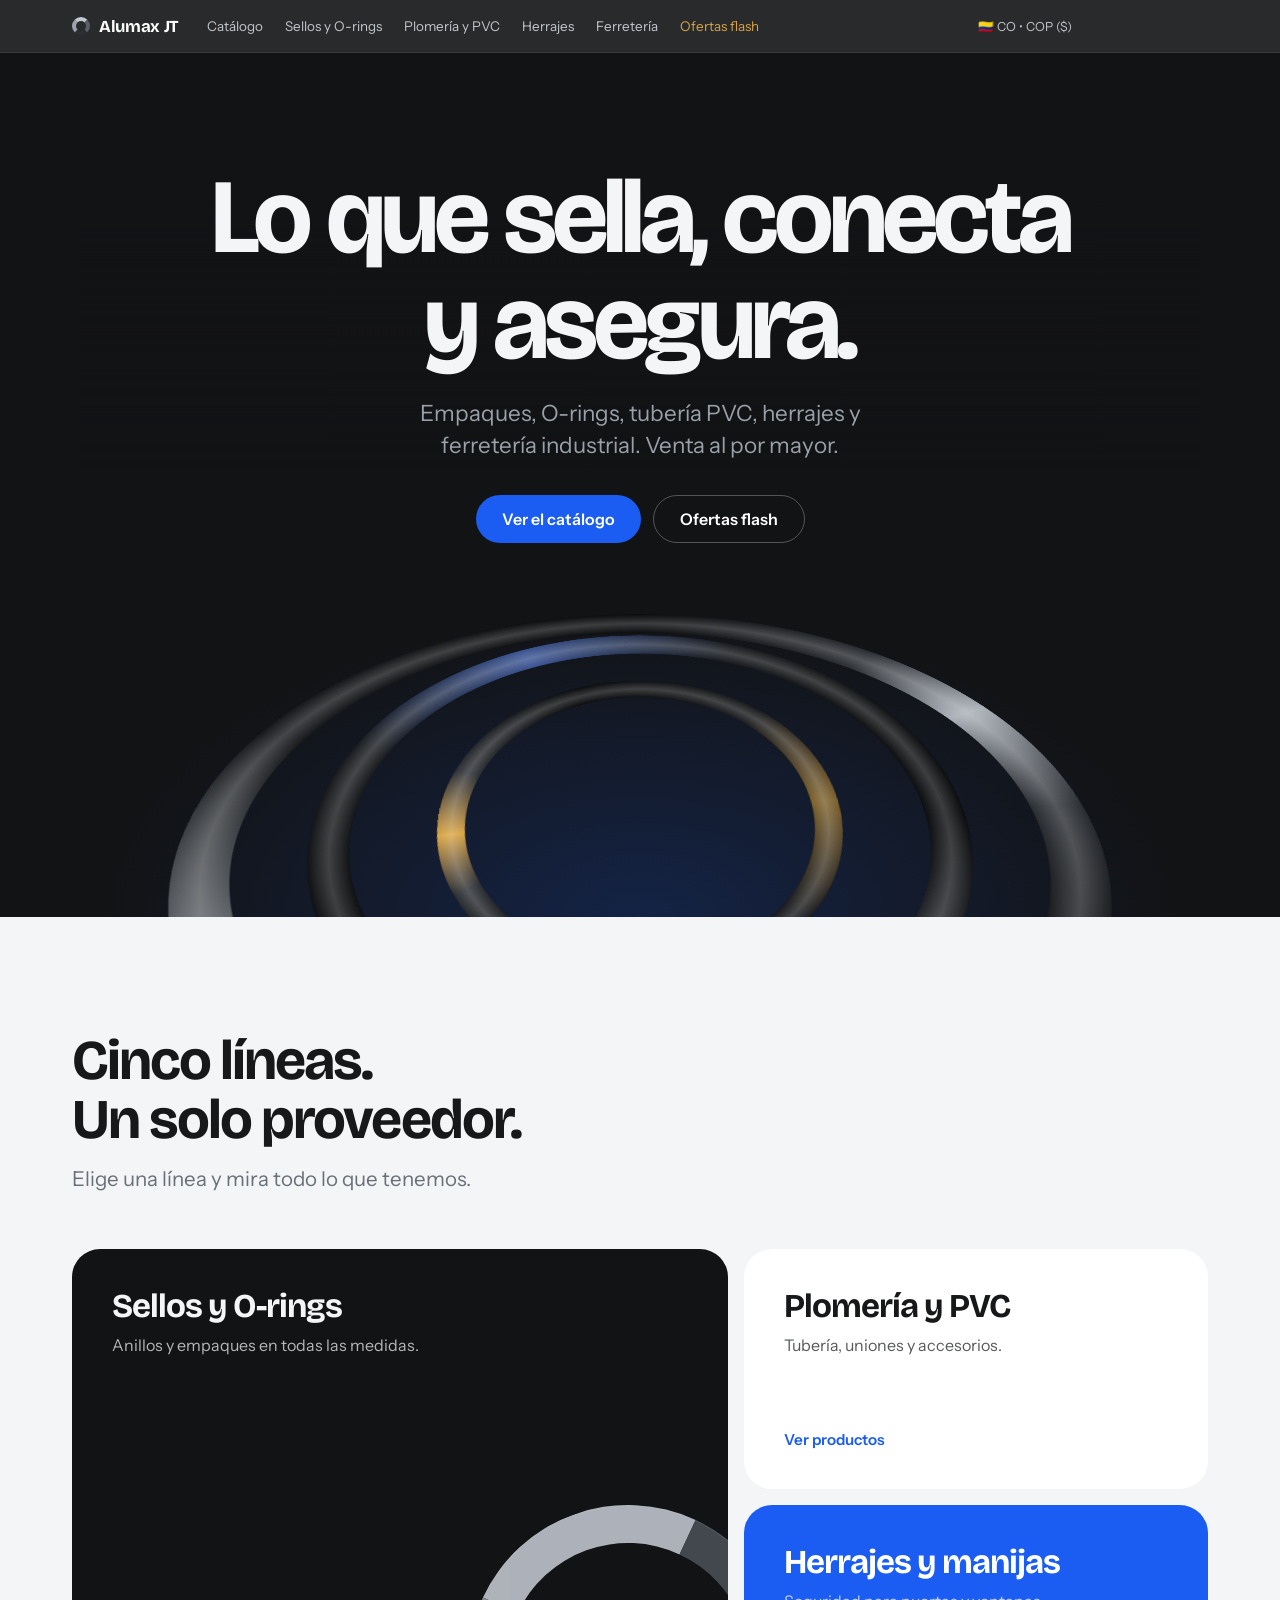
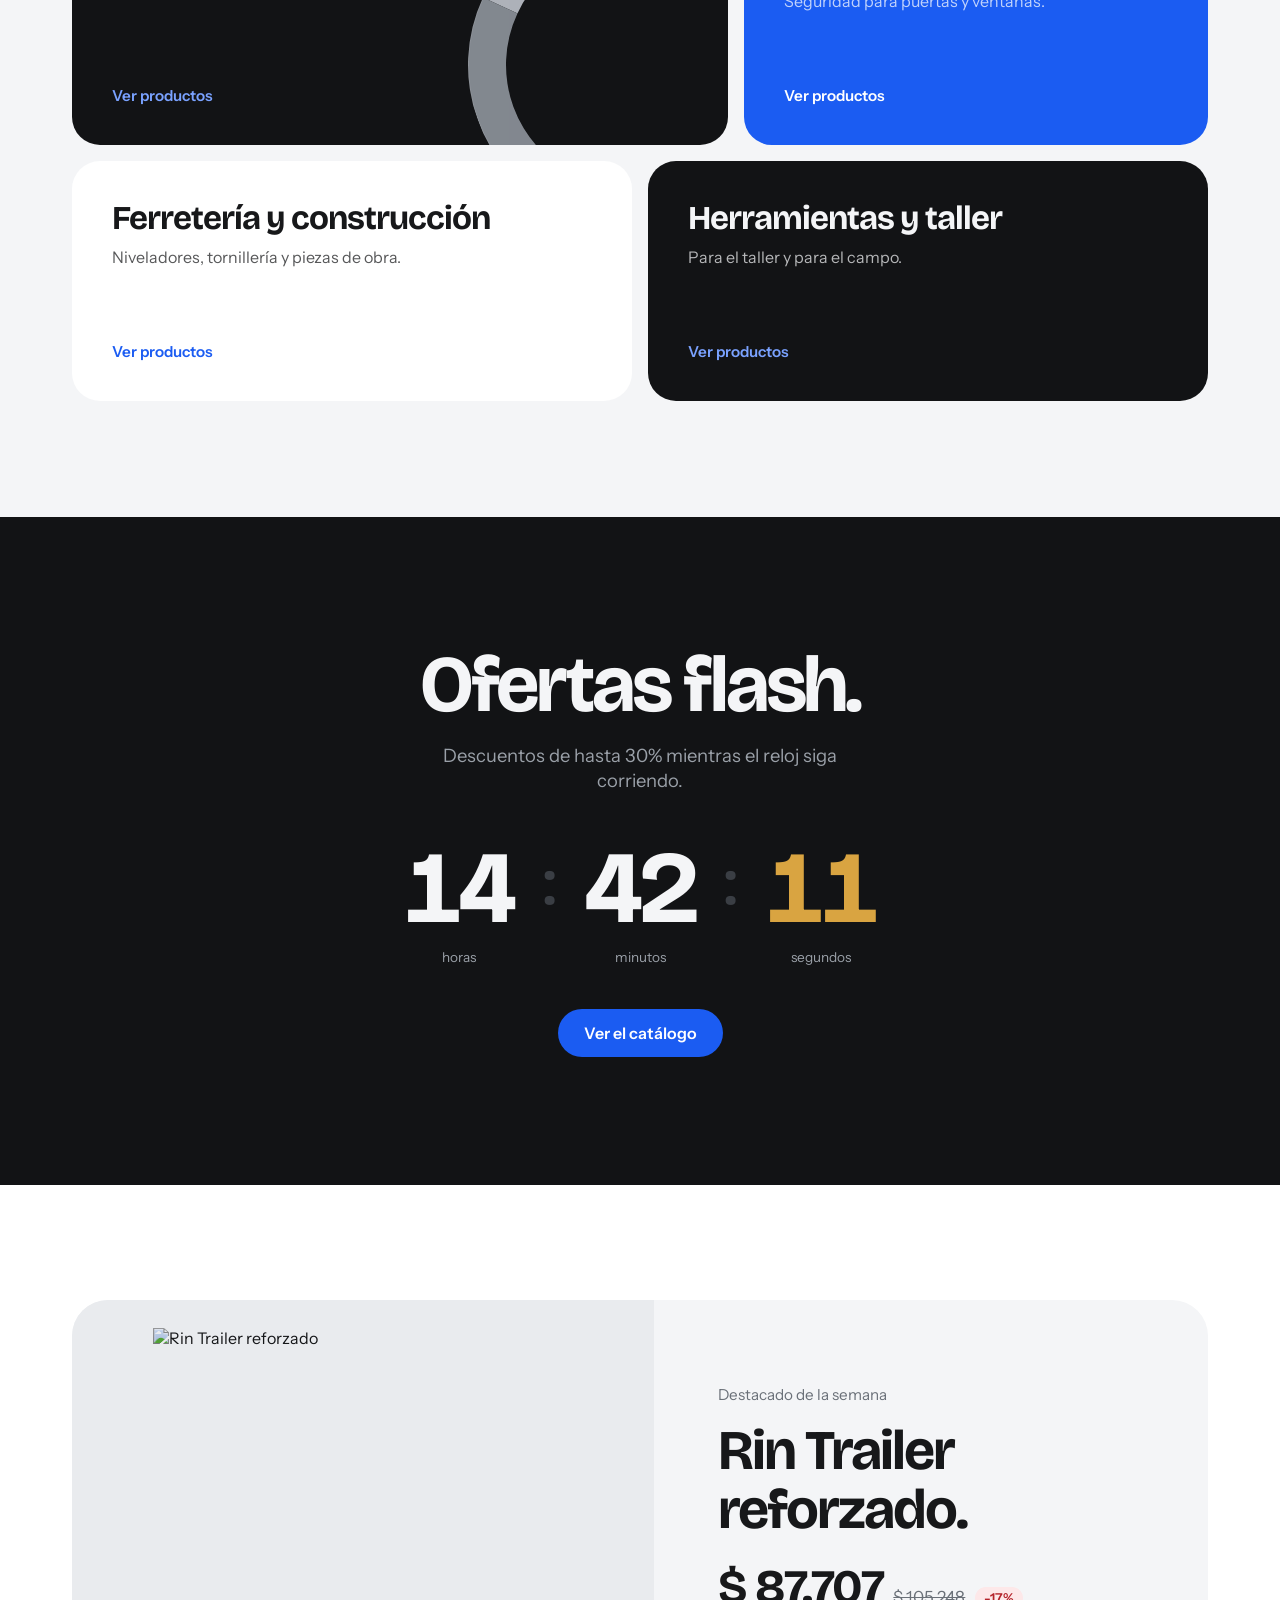
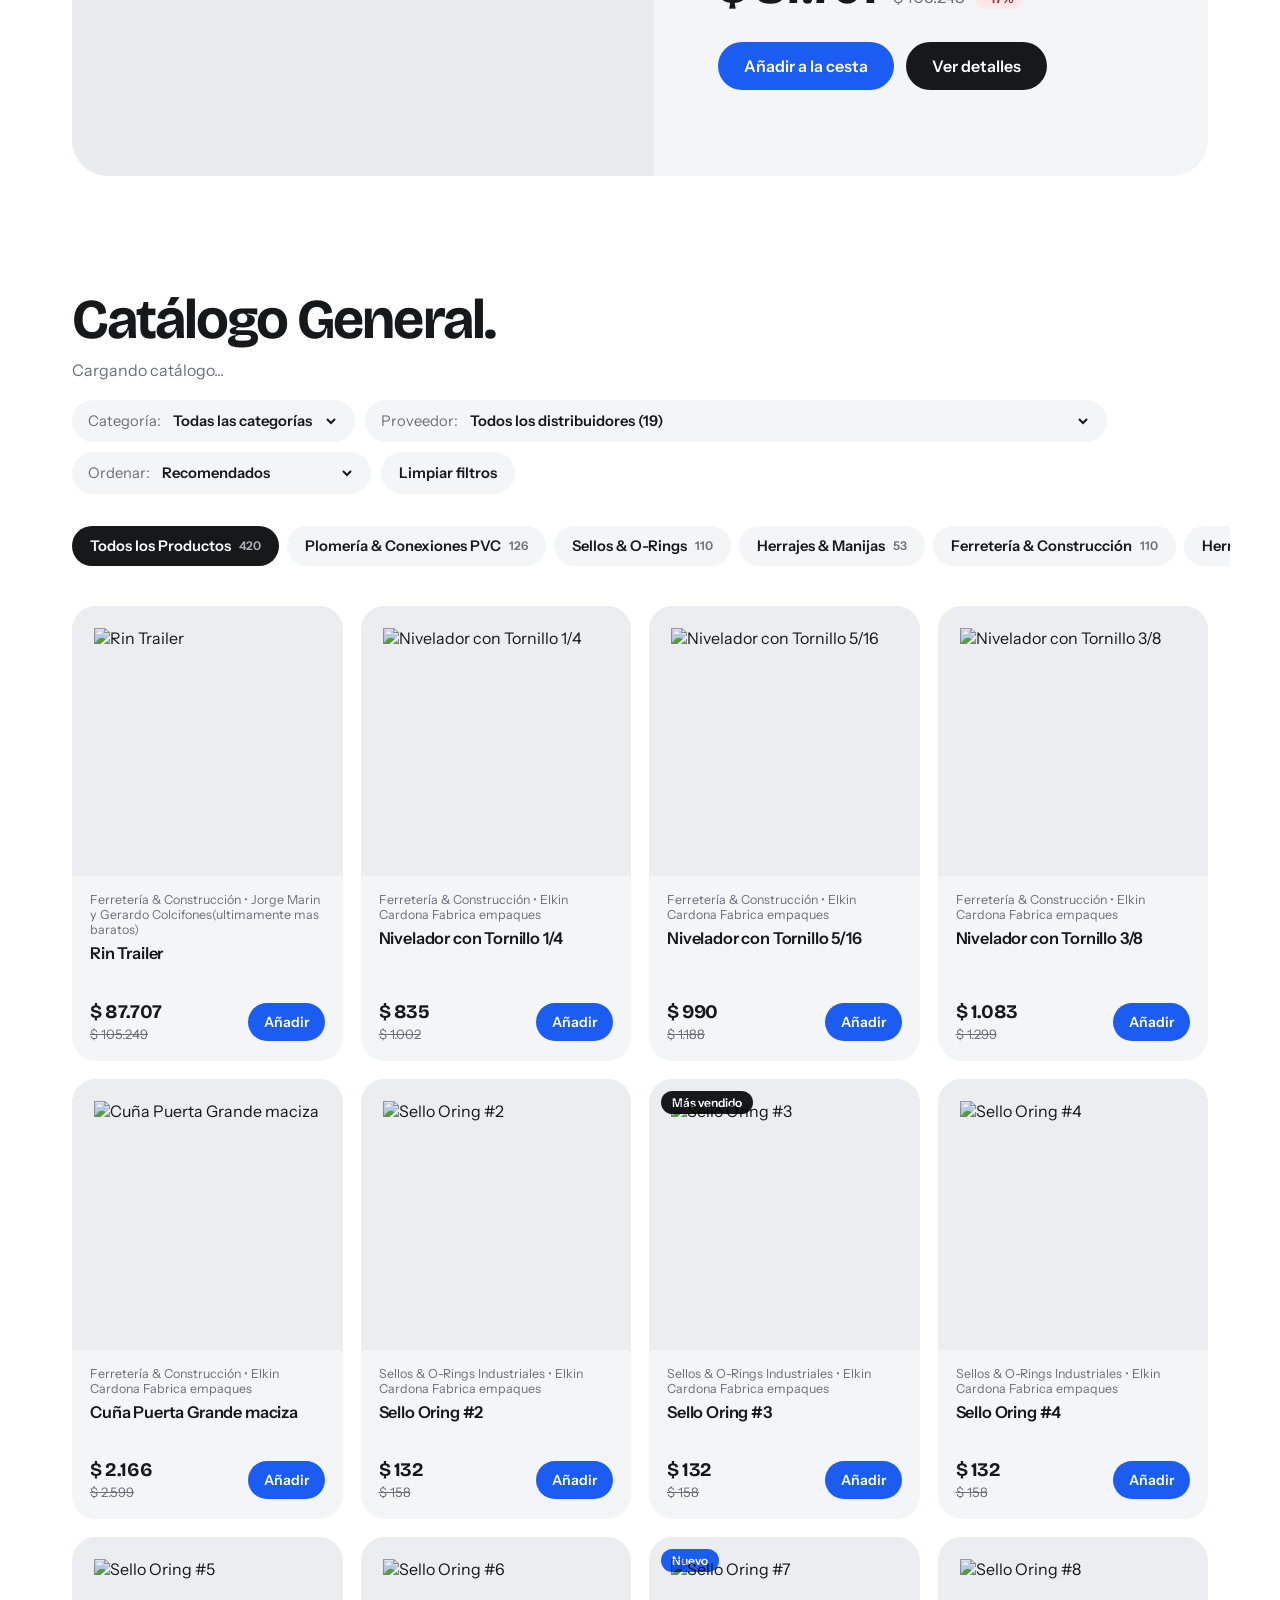
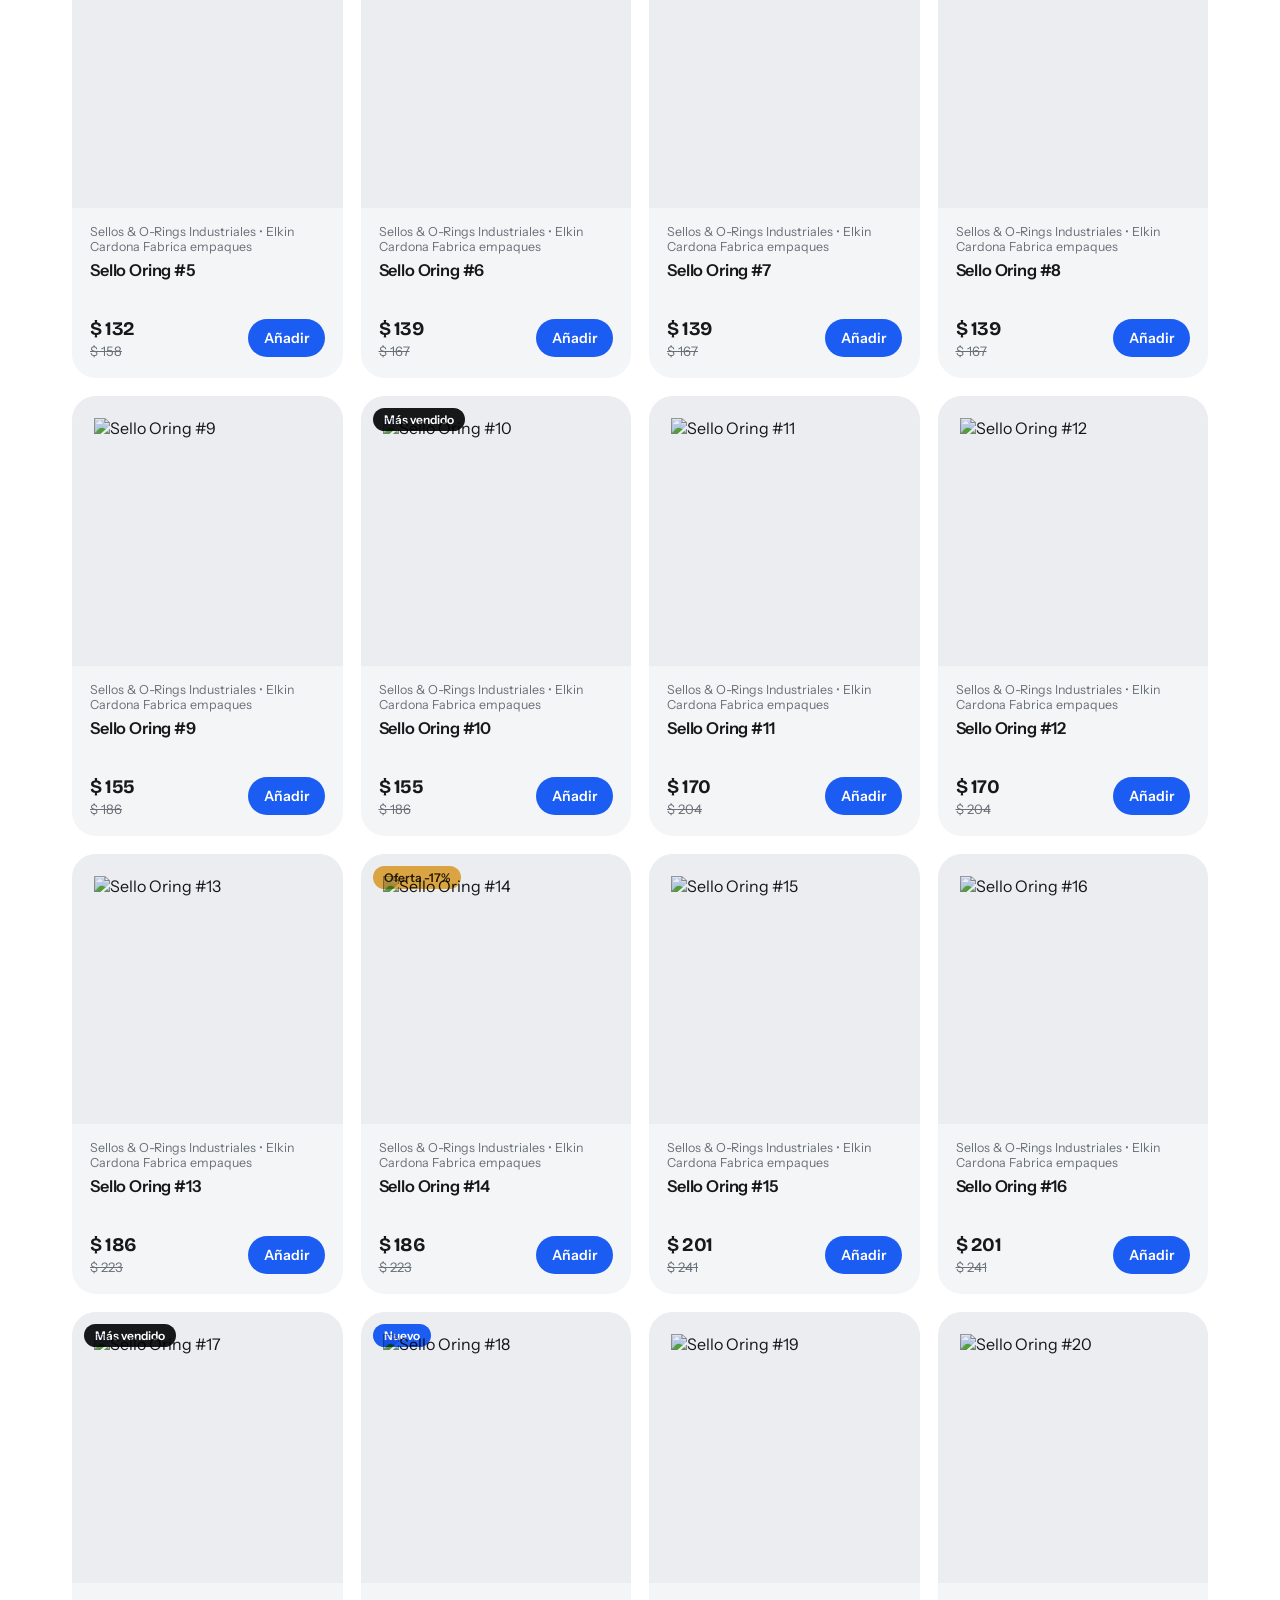
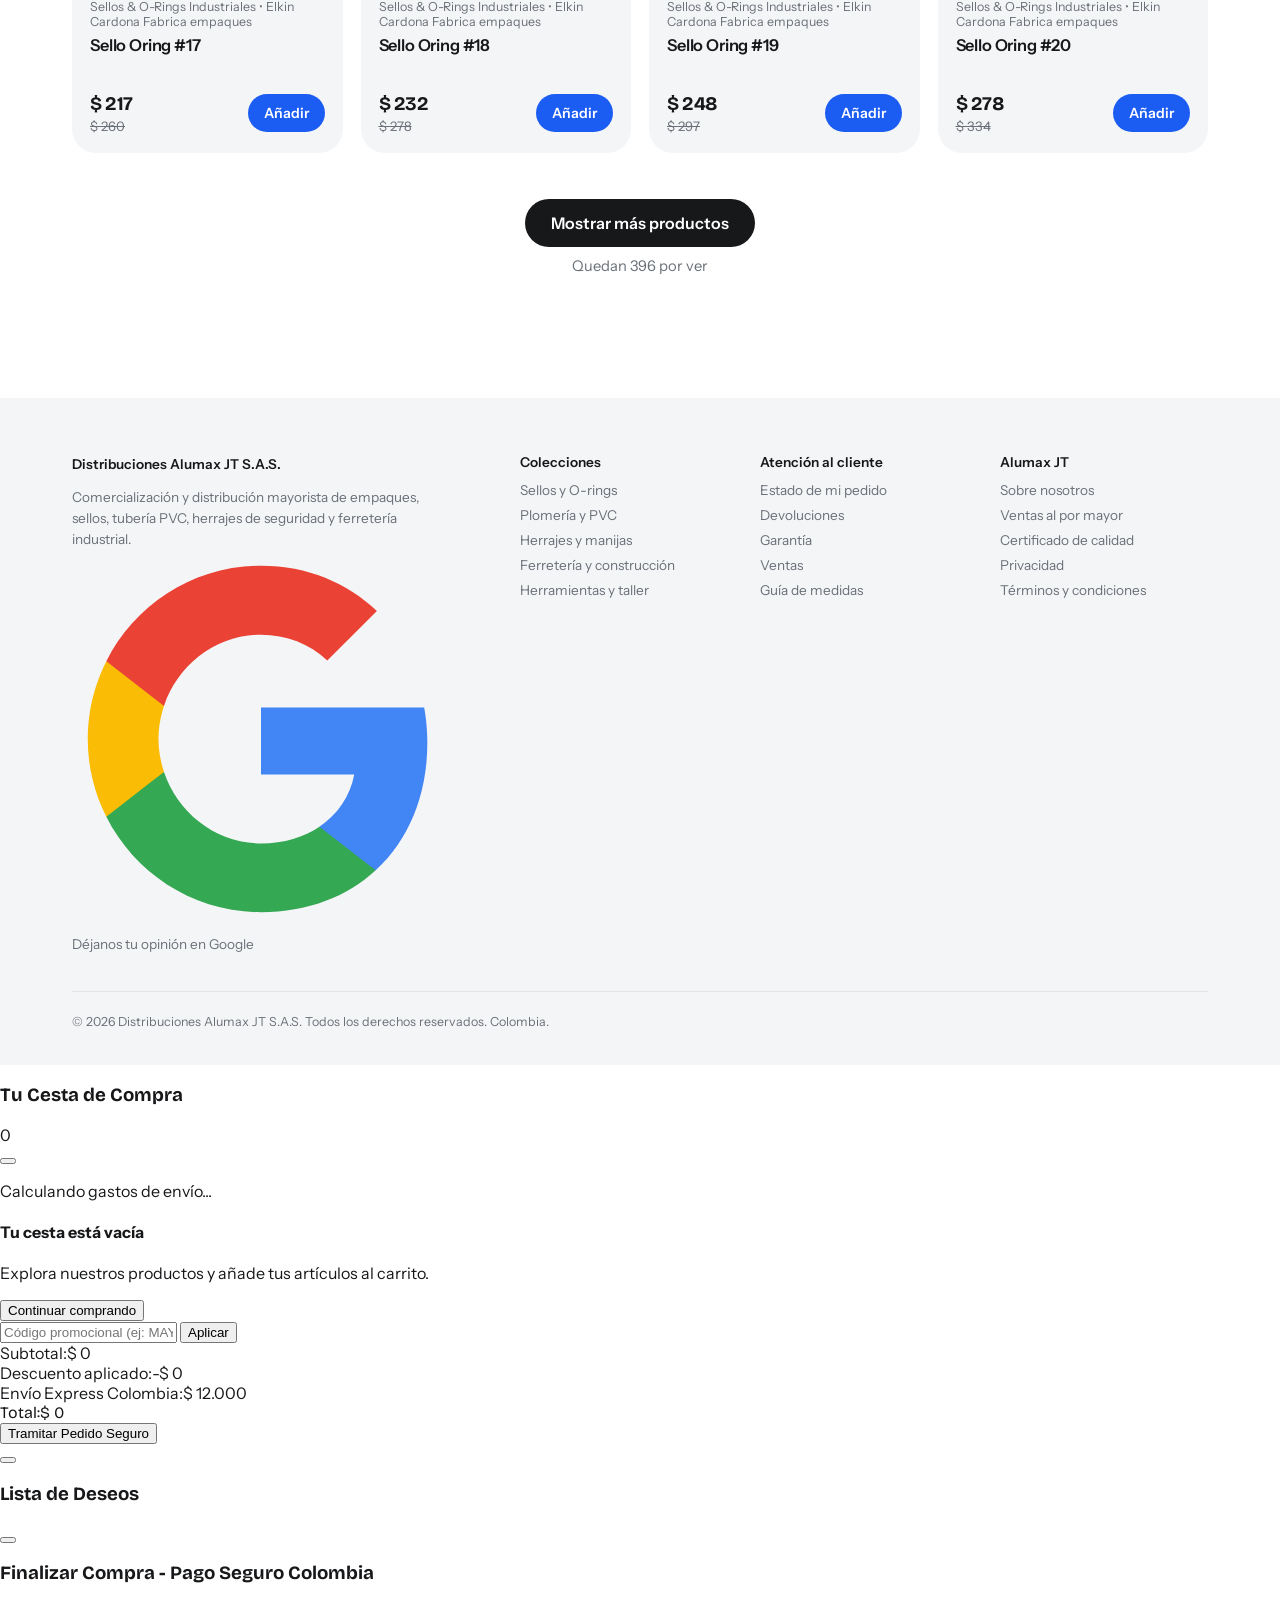
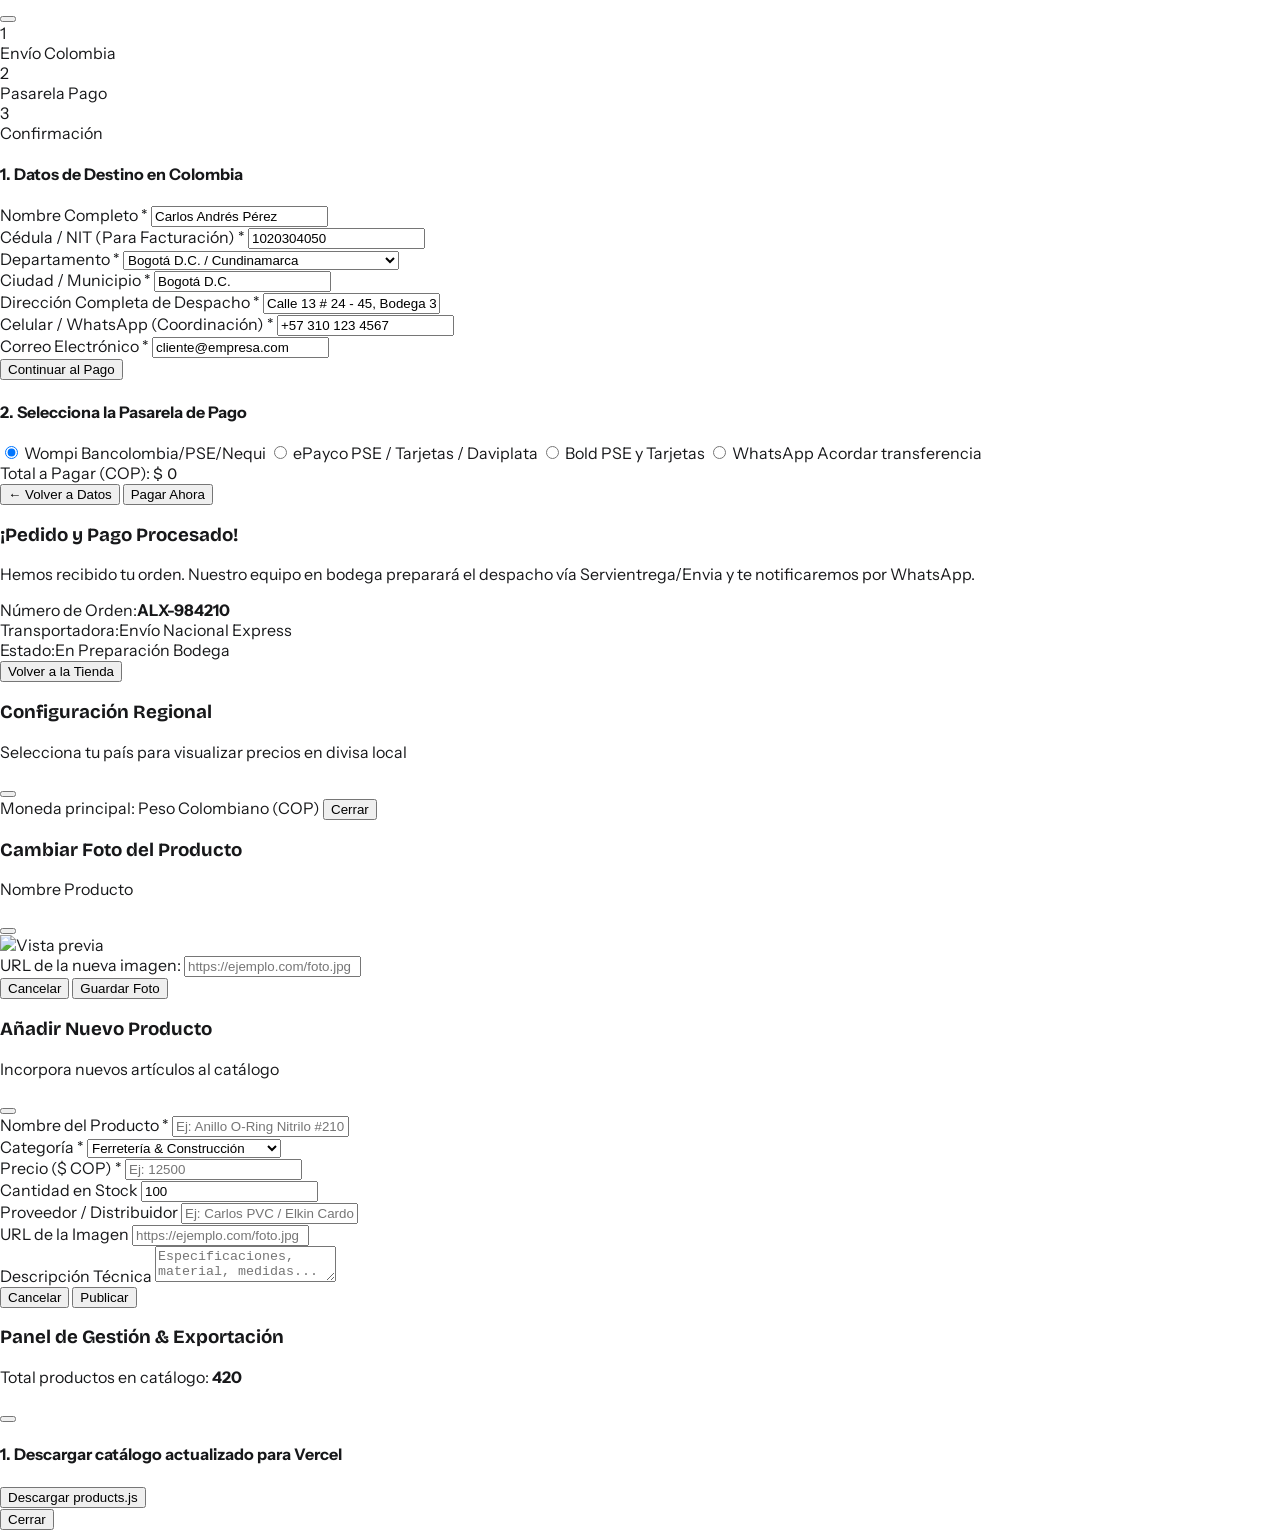
==== index.html @ 7790bc2b "Add files via upload" ====
<!DOCTYPE html>
<html lang="es" class="scroll-smooth">
<head>
  <meta charset="UTF-8" />
  <meta name="viewport" content="width=device-width, initial-scale=1.0" />
  <title>Alumax JT | Empaques, O-rings, PVC y ferretería al por mayor</title>
  <meta name="description" content="Distribuciones Alumax JT. Venta y distribución mayorista de empaques, sellos O-Rings, plomería PVC, herrajes de seguridad y ferretería industrial." />

  <!-- Google Fonts -->
  <link rel="preconnect" href="https://fonts.googleapis.com">
  <link rel="preconnect" href="https://fonts.gstatic.com" crossorigin>
  <link href="https://fonts.googleapis.com/css2?family=Bricolage+Grotesque:opsz,wght@12..96,500..800&family=Instrument+Sans:wght@400..700&display=swap" rel="stylesheet">

  <!-- Tailwind CSS -->
  <script src="https://cdn.tailwindcss.com"></script>
  <script>
    tailwind.config = {
      theme: {
        extend: {
          fontFamily: {
            sans: ['"Instrument Sans"', 'system-ui', 'sans-serif'],
            display: ['"Bricolage Grotesque"', 'sans-serif'],
          }
        }
      }
    }
  </script>

  <!-- Lucide Icons & Confetti CDN -->
  <script src="https://unpkg.com/lucide@latest"></script>
  <script src="https://cdn.jsdelivr.net/npm/canvas-confetti@1.9.3/dist/confetti.browser.min.js"></script>

  <!-- Custom Stylesheets -->
  <link rel="stylesheet" href="styles.css" />
  <link rel="stylesheet" href="apple.css" />
</head>
<body class="antialiased selection:bg-blue-600 selection:text-white">

  <div class="ax" id="top">

  <!-- Navegación -->
  <header class="ax-nav">
    <div class="ax-nav__in">
      <a href="#top" class="ax-brand" aria-label="Alumax JT, inicio">
        <span class="ax-brand__mark" aria-hidden="true"></span>Alumax JT
      </a>

      <nav class="ax-links" aria-label="Principal">
        <a href="#catalogo" onclick="app.setCategory('todas')">Catálogo</a>
        <a href="#catalogo" onclick="app.setCategory('sellos-orings')">Sellos y O-rings</a>
        <a href="#catalogo" onclick="app.setCategory('plomeria-pvc')">Plomería y PVC</a>
        <a href="#catalogo" onclick="app.setCategory('herrajes-seguridad')">Herrajes</a>
        <a href="#catalogo" onclick="app.setCategory('ferreteria-industrial')">Ferretería</a>
        <a href="#flash-deals" class="ax-links__flash">Ofertas flash</a>
      </nav>

      <div class="ax-tools">
        <!-- BUSCADOR CON VISTA PREVIA DESPLEGABLE (LIVE SEARCH) -->
        <div class="relative hidden md:block">
          <label class="ax-search">
            <i data-lucide="search"></i>
            <input id="search-input" type="text" placeholder="Buscar ref, producto..." aria-label="Buscar productos" autocomplete="off" oninput="app.handleLiveSearch(this.value)" />
          </label>
          <!-- Desplegable dinámico de búsqueda -->
          <div id="search-dropdown" class="hidden absolute top-full left-0 right-0 mt-2 bg-white rounded-2xl shadow-2xl border border-slate-200 z-50 max-h-96 overflow-y-auto p-2 text-slate-800">
            <div id="search-dropdown-results" class="space-y-1"></div>
          </div>
        </div>

        <button class="ax-icon-btn ax-mobile-trigger" aria-label="Buscar" onclick="document.getElementById('mobile-search-bar').classList.toggle('hidden')">
          <i data-lucide="search"></i>
        </button>

        <button class="ax-region" onclick="app.openRegionModal()" title="Cambiar país y moneda">
          <span class="global-region-label">🇨🇴 CO • COP ($)</span>
        </button>

        <button class="ax-icon-btn" onclick="app.openWishlistModal()" aria-label="Lista de deseos">
          <i data-lucide="heart"></i>
          <span class="wishlist-count-badge ax-badge hidden">0</span>
        </button>

        <button class="ax-icon-btn" onclick="app.openCart()" aria-label="Abrir la cesta">
          <i data-lucide="shopping-bag"></i>
          <span class="cart-count-badge ax-badge hidden">0</span>
        </button>

        <button class="ax-icon-btn" onclick="app.isAdmin() ? app.logoutAdmin() : app.loginAdmin()" aria-label="Acceso de administrador" title="Acceso de administrador">
          <i data-lucide="key-round"></i>
        </button>
      </div>
    </div>

    <!-- Buscador Móvil con Desplegable -->
    <div id="mobile-search-bar" class="ax-mobile-search hidden relative">
      <input type="text" oninput="app.handleLiveSearch(this.value, 'mobile')" placeholder="Buscar por referencia, nombre o proveedor..." aria-label="Buscar productos" />
      <div id="mobile-search-dropdown" class="hidden absolute top-full left-6 right-6 mt-1 bg-white rounded-2xl shadow-2xl border border-slate-200 z-50 max-h-80 overflow-y-auto p-2 text-slate-800">
        <div id="mobile-search-dropdown-results" class="space-y-1"></div>
      </div>
    </div>
  </header>

  <!-- Portada -->
  <section class="ax-hero">
    <div class="ax-hero__copy">
      <h1>Lo que sella, conecta y asegura.</h1>
      <p>Empaques, O-rings, tubería PVC, herrajes y ferretería industrial. Venta al por mayor.</p>
      <div class="ax-hero__cta">
        <a href="#catalogo" class="ax-btn ax-btn--blue">Ver el catálogo</a>
        <a href="#flash-deals" class="ax-btn ax-btn--ghost">Ofertas flash</a>
        <button onclick="app.openAddProductModal()" class="admin-only hidden ax-btn ax-btn--ghost">Añadir producto</button>
      </div>
    </div>
    <div class="ax-rings" aria-hidden="true">
      <div class="ax-ring"></div>
      <div class="ax-ring ax-ring--b"></div>
      <div class="ax-ring ax-ring--c"></div>
    </div>
  </section>

  <!-- Líneas de producto -->
  <section class="ax-section ax-section--alu" id="lineas">
    <div class="ax-wrap">
      <div class="ax-section__head">
        <h2 class="ax-h2">Cinco líneas.<br />Un solo proveedor.</h2>
        <p class="ax-lede">Elige una línea y mira todo lo que tenemos.</p>
      </div>
      <div class="ax-tiles">
        <a href="#catalogo" onclick="app.setCategory('sellos-orings')" class="ax-tile ax-tile--dark ax-tile--a ax-tile--big">
          <span class="ax-tile__ring" aria-hidden="true"></span>
          <div><h3>Sellos y O-rings</h3><p>Anillos y empaques en todas las medidas.</p></div>
          <span class="ax-tile__go">Ver productos</span>
        </a>
        <a href="#catalogo" onclick="app.setCategory('plomeria-pvc')" class="ax-tile ax-tile--b">
          <div><h3>Plomería y PVC</h3><p>Tubería, uniones y accesorios.</p></div>
          <span class="ax-tile__go">Ver productos</span>
        </a>
        <a href="#catalogo" onclick="app.setCategory('herrajes-seguridad')" class="ax-tile ax-tile--blue ax-tile--c">
          <div><h3>Herrajes y manijas</h3><p>Seguridad para puertas y ventanas.</p></div>
          <span class="ax-tile__go">Ver productos</span>
        </a>
        <a href="#catalogo" onclick="app.setCategory('ferreteria-industrial')" class="ax-tile ax-tile--d">
          <div><h3>Ferretería y construcción</h3><p>Niveladores, tornillería y piezas de obra.</p></div>
          <span class="ax-tile__go">Ver productos</span>
        </a>
        <a href="#catalogo" onclick="app.setCategory('herramientas-agro')" class="ax-tile ax-tile--dark ax-tile--e">
          <div><h3>Herramientas y taller</h3><p>Para el taller y para el campo.</p></div>
          <span class="ax-tile__go">Ver productos</span>
        </a>
      </div>
    </div>
  </section>

  <!-- Ofertas flash -->
  <section id="flash-deals" class="ax-flash">
    <h2>Ofertas flash.</h2>
    <p>Descuentos de hasta 30% mientras el reloj siga corriendo.</p>
    <div class="ax-clock" role="timer" aria-label="Tiempo restante de las ofertas">
      <div class="ax-clock__unit"><span id="cd-hours" class="ax-clock__num">14</span><span class="ax-clock__label">horas</span></div>
      <span class="ax-clock__sep" aria-hidden="true">:</span>
      <div class="ax-clock__unit"><span id="cd-mins" class="ax-clock__num">42</span><span class="ax-clock__label">minutos</span></div>
      <span class="ax-clock__sep" aria-hidden="true">:</span>
      <div class="ax-clock__unit"><span id="cd-secs" class="ax-clock__num">15</span><span class="ax-clock__label">segundos</span></div>
    </div>
    <div><a href="#catalogo" onclick="app.setCategory('todas')" class="ax-btn ax-btn--blue">Ver el catálogo</a></div>
  </section>

  <!-- Producto destacado -->
  <section class="ax-section" style="padding-bottom:0">
    <div class="ax-wrap">
      <div class="ax-spot">
        <div class="ax-spot__img">
          <img src="https://images.unsplash.com/photo-1558441719-8b489c63f7d1?auto=format&fit=crop&w=900&q=80" alt="Rin Trailer reforzado" />
        </div>
        <div class="ax-spot__copy">
          <small>Destacado de la semana</small>
          <h2 class="ax-h2">Rin Trailer reforzado.</h2>
          <div class="ax-price">
            <strong id="hero-product-price">$ 87.707</strong>
            <s id="hero-product-oldprice">$ 105.248</s>
            <em>-17%</em>
          </div>
          <div class="ax-spot__actions">
            <button onclick="app.quickAddToCart('art-001')" class="ax-btn ax-btn--blue">Añadir a la cesta</button>
            <button onclick="app.openQuickView('art-001')" class="ax-btn ax-btn--dark">Ver detalles</button>
          </div>
        </div>
      </div>
    </div>
  </section>

  <!-- Catálogo y Filtros Desplegables -->
  <main id="catalogo" class="ax-section">
    <div class="ax-wrap">
      <div class="ax-catalog__bar">
        <div>
          <h2 class="ax-h2">Catálogo General.</h2>
          <p id="products-count" class="ax-catalog__count">Cargando catálogo...</p>
        </div>

        <!-- LISTAS DESPLEGABLES (SELECTS) DE FILTRADO TÉCNICO -->
        <div class="ax-tools-row">
          <!-- Filtro Categorías -->
          <label class="ax-select">Categoría:
            <select id="filter-category-select" onchange="app.setCategory(this.value)">
              <option value="todas">Todas las categorías</option>
              <option value="plomeria-pvc">Plomería & PVC</option>
              <option value="sellos-orings">Sellos & O-Rings</option>
              <option value="herrajes-seguridad">Herrajes & Seguridad</option>
              <option value="ferreteria-industrial">Ferretería Industrial</option>
              <option value="herramientas-agro">Herramientas & Taller</option>
            </select>
          </label>

          <!-- Filtro Proveedores/Distribuidores -->
          <label class="ax-select">Proveedor:
            <select id="filter-provider-select" onchange="app.setProviderFilter(this.value)">
              <option value="todos">Todos los distribuidores</option>
            </select>
          </label>

          <!-- Filtro Ordenar -->
          <label class="ax-select">Ordenar:
            <select id="sort-select">
              <option value="featured">Recomendados</option>
              <option value="deals">Mayor descuento</option>
              <option value="bestseller">Más vendidos</option>
              <option value="rating">Mejor valorados</option>
              <option value="price-asc">Precio: de menor a mayor</option>
              <option value="price-desc">Precio: de mayor a menor</option>
            </select>
          </label>

          <button onclick="app.resetFilters()" class="ax-chip" title="Quitar filtros y búsqueda">Limpiar filtros</button>
          <button onclick="app.openAddProductModal()" class="admin-only hidden ax-chip">Añadir producto</button>
          <button onclick="app.openAdminModal()" class="admin-only hidden ax-chip">Gestionar catálogo</button>
        </div>
      </div>

      <div class="ax-pills"><div id="category-pills-container" style="display:flex;gap:8px"></div></div>

      <div id="products-grid" class="ax-grid"></div>
    </div>
  </main>

  <!-- Pie de Página con Botón de Reseñas en Google -->
  <footer class="ax-foot">
    <div class="ax-wrap">
      <div class="ax-foot__grid">
        <div class="ax-foot__brand">
          <h4>Distribuciones Alumax JT S.A.S.</h4>
          <p class="mb-4">Comercialización y distribución mayorista de empaques, sellos, tubería PVC, herrajes de seguridad y ferretería industrial.</p>
          
          <!-- BOTÓN DIRECTO RESEÑAS EN GOOGLE -->
          <a href="https://maps.google.com" target="_blank" rel="noopener noreferrer" class="inline-flex items-center gap-2 px-4 py-2 bg-white text-slate-800 rounded-2xl border border-slate-300 font-bold text-xs hover:bg-slate-100 transition-all shadow-sm">
            <svg class="w-4 h-4" viewBox="0 0 24 24"><path fill="#4285F4" d="M22.56 12.25c0-.78-.07-1.53-.2-2.25H12v4.26h5.92c-.26 1.37-1.04 2.53-2.21 3.31v2.77h3.57c2.08-1.92 3.28-4.74 3.28-8.09z"/><path fill="#34A853" d="M12 23c2.97 0 5.46-.98 7.28-2.66l-3.57-2.77c-.98.66-2.23 1.06-3.71 1.06-2.86 0-5.29-1.93-6.16-4.53H2.18v2.84C3.99 20.53 7.7 23 12 23z"/><path fill="#FBBC05" d="M5.84 14.09c-.22-.66-.35-1.36-.35-2.09s.13-1.43.35-2.09V7.06H2.18C1.43 8.55 1 10.22 1 12s.43 3.45 1.18 4.94l2.85-2.22.81-.63z"/><path fill="#EA4335" d="M12 5.38c1.62 0 3.06.56 4.21 1.64l3.15-3.15C17.45 2.09 14.97 1 12 1 7.7 1 3.99 3.47 2.18 7.06l3.66 2.84c.87-2.6 3.3-4.52 6.16-4.52z"/></svg>
            <span>Déjanos tu opinión en Google</span>
          </a>
        </div>

        <div>
          <h4>Colecciones</h4>
          <ul>
            <li><a href="#catalogo" onclick="app.setCategory('sellos-orings')">Sellos y O-rings</a></li>
            <li><a href="#catalogo" onclick="app.setCategory('plomeria-pvc')">Plomería y PVC</a></li>
            <li><a href="#catalogo" onclick="app.setCategory('herrajes-seguridad')">Herrajes y manijas</a></li>
            <li><a href="#catalogo" onclick="app.setCategory('ferreteria-industrial')">Ferretería y construcción</a></li>
            <li><a href="#catalogo" onclick="app.setCategory('herramientas-agro')">Herramientas y taller</a></li>
          </ul>
        </div>
        <div>
          <h4>Atención al cliente</h4>
          <ul>
            <li><a href="javascript:void(0)" onclick="app.showToast('Estado del pedido', 'Ingresa tu número de pedido en el panel de usuario.', 'info')">Estado de mi pedido</a></li>
            <li><a href="javascript:void(0)" onclick="app.showToast('Devoluciones', 'Devoluciones gratuitas durante 30 días con recogida en tu puerta.', 'info')">Devoluciones</a></li>
            <li><a href="javascript:void(0)" onclick="app.showToast('Garantía', 'Todos los productos cuentan con respaldo directo de fábrica.', 'info')">Garantía</a></li>
            <li><a href="javascript:void(0)" onclick="app.showToast('Atención y ventas', 'Escríbenos a ventas@distribucionesalumaxjt.com.', 'info')">Ventas</a></li>
            <li><a href="javascript:void(0)" onclick="app.showToast('Guía de medidas', 'Consulta las tablas de medidas y calibres de cada fabricante.', 'info')">Guía de medidas</a></li>
          </ul>
        </div>
        <div>
          <h4>Alumax JT</h4>
          <ul>
            <li><a href="#">Sobre nosotros</a></li>
            <li><a href="#">Ventas al por mayor</a></li>
            <li><a href="#">Certificado de calidad</a></li>
            <li><a href="#">Privacidad</a></li>
            <li><a href="#">Términos y condiciones</a></li>
          </ul>
        </div>
      </div>
      <p class="ax-foot__legal">© 2026 Distribuciones Alumax JT S.A.S. Todos los derechos reservados. Colombia.</p>
    </div>
  </footer>

  </div><!-- /.ax -->

  <!-- MODAL CARRITO / CESTA -->
  <div id="cart-drawer" class="fixed inset-0 z-50 hidden">
    <div id="cart-backdrop" onclick="app.closeCart()" class="fixed inset-0 bg-slate-950/60 backdrop-blur-sm opacity-0 transition-opacity duration-300"></div>
    <div class="fixed inset-y-0 right-0 max-w-full flex pl-10">
      <div id="cart-panel" class="w-screen max-w-md bg-white shadow-2xl flex flex-col translate-x-full transition-transform duration-300">
        <div class="p-6 border-b border-slate-100 flex items-center justify-between">
          <div class="flex items-center gap-2">
            <i data-lucide="shopping-bag" class="w-5 h-5 text-slate-900"></i>
            <h3 class="font-extrabold font-display text-lg text-slate-900">Tu Cesta de Compra</h3>
            <span class="cart-count-badge bg-blue-600 text-white text-xs font-bold px-2 py-0.5 rounded-full">0</span>
          </div>
          <button onclick="app.closeCart()" class="p-2 text-slate-400 hover:text-slate-800 rounded-full hover:bg-slate-100 transition-colors">
            <i data-lucide="x" class="w-5 h-5"></i>
          </button>
        </div>

        <div class="p-4 bg-slate-50 border-b border-slate-100">
          <p id="free-shipping-text" class="text-xs text-slate-700 font-medium mb-2">Calculando gastos de envío...</p>
          <div class="w-full h-2 bg-slate-200 rounded-full overflow-hidden">
            <div id="free-shipping-progress" class="h-full bg-blue-600 rounded-full transition-all duration-300" style="width: 0%;"></div>
          </div>
        </div>

        <div class="flex-1 overflow-y-auto p-6 space-y-4">
          <div id="cart-empty-state" class="py-16 text-center">
            <div class="w-16 h-16 mx-auto mb-4 bg-slate-100 text-slate-400 rounded-full flex items-center justify-center">
              <i data-lucide="shopping-cart" class="w-8 h-8"></i>
            </div>
            <h4 class="font-bold text-slate-900 text-base mb-1">Tu cesta está vacía</h4>
            <p class="text-xs text-slate-500 max-w-xs mx-auto mb-6">Explora nuestros productos y añade tus artículos al carrito.</p>
            <button onclick="app.closeCart()" class="px-6 py-2.5 bg-slate-900 text-white text-xs font-bold rounded-full hover:bg-slate-800 transition-all">Continuar comprando</button>
          </div>
          <div id="cart-items-container"></div>
        </div>

        <div id="cart-footer-controls" class="p-6 border-t border-slate-100 bg-slate-50/50 space-y-4">
          <div class="flex gap-2">
            <input id="coupon-input" type="text" placeholder="Código promocional (ej: MAYORISTA)" class="flex-1 px-4 py-2.5 text-xs bg-white border border-slate-200 rounded-xl focus:outline-none focus:ring-2 focus:ring-blue-600 uppercase font-semibold" />
            <button onclick="app.applyPromoCode()" class="px-4 py-2.5 bg-slate-900 hover:bg-slate-800 text-white text-xs font-bold rounded-xl transition-all">Aplicar</button>
          </div>
          <div class="space-y-1.5 text-xs text-slate-600">
            <div class="flex justify-between"><span>Subtotal:</span><span id="cart-subtotal" class="font-bold text-slate-900">$ 0</span></div>
            <div id="cart-discount-row" class="flex justify-between text-emerald-600 hidden font-semibold"><span>Descuento aplicado:</span><span id="cart-discount-val">-$ 0</span></div>
            <div class="flex justify-between"><span>Envío Express Colombia:</span><span id="cart-shipping" class="font-bold text-slate-900">$ 12.000</span></div>
            <div class="pt-2 border-t border-slate-200 flex justify-between text-base font-extrabold text-slate-950 font-display"><span>Total:</span><span id="cart-total">$ 0</span></div>
          </div>
          <button onclick="app.openCheckoutModal()" class="w-full py-4 bg-slate-950 hover:bg-blue-600 text-white font-bold text-sm rounded-2xl shadow-xl hover:shadow-blue-500/25 transition-all flex items-center justify-center gap-2">
            <i data-lucide="lock" class="w-4 h-4"></i>
            <span>Tramitar Pedido Seguro</span>
          </button>
        </div>
      </div>
    </div>
  </div>

  <!-- VISTA RÁPIDA / DETALLE PRODUCTO -->
  <div id="quickview-modal" class="fixed inset-0 z-50 hidden overflow-y-auto">
    <div onclick="app.closeQuickView()" class="fixed inset-0 bg-slate-950/70 backdrop-blur-md"></div>
    <div class="flex min-h-full items-center justify-center p-4 sm:p-6">
      <div class="relative w-full max-w-4xl bg-white rounded-3xl shadow-2xl border border-slate-100 p-6 sm:p-8 overflow-hidden z-10">
        <button onclick="app.closeQuickView()" class="absolute top-4 right-4 z-20 w-10 h-10 rounded-full bg-slate-100 hover:bg-slate-200 text-slate-600 flex items-center justify-center transition-colors">
          <i data-lucide="x" class="w-5 h-5"></i>
        </button>
        <div id="quickview-body"></div>
      </div>
    </div>
  </div>

  <!-- FAVORITOS / WISHLIST -->
  <div id="wishlist-modal" class="fixed inset-0 z-50 hidden overflow-y-auto">
    <div onclick="app.closeWishlistModal()" class="fixed inset-0 bg-slate-950/70 backdrop-blur-md"></div>
    <div class="flex min-h-full items-center justify-center p-4">
      <div class="relative w-full max-w-lg bg-white rounded-3xl shadow-2xl p-6 sm:p-8 z-10">
        <div class="flex items-center justify-between mb-6">
          <div class="flex items-center gap-2">
            <i data-lucide="heart" class="w-5 h-5 text-rose-500 fill-rose-500"></i>
            <h3 class="font-extrabold font-display text-lg text-slate-900">Lista de Deseos</h3>
          </div>
          <button onclick="app.closeWishlistModal()" class="text-slate-400 hover:text-slate-700"><i data-lucide="x" class="w-5 h-5"></i></button>
        </div>
        <div id="wishlist-items-container" class="space-y-3 max-h-96 overflow-y-auto pr-1"></div>
      </div>
    </div>
  </div>

  <!-- MODAL DE CHECKOUT OPTIMIZADO PARA COLOMBIA & PASARELAS -->
  <div id="checkout-modal" class="fixed inset-0 z-50 hidden overflow-y-auto">
    <div onclick="app.closeCheckoutModal()" class="fixed inset-0 bg-slate-950/70 backdrop-blur-md"></div>
    <div class="flex min-h-full items-center justify-center p-4">
      <div class="relative w-full max-w-2xl bg-white rounded-3xl shadow-2xl p-6 sm:p-8 z-10">
        
        <div class="flex items-center justify-between pb-4 border-b border-slate-100 mb-6">
          <div class="flex items-center gap-2">
            <i data-lucide="shield-check" class="w-6 h-6 text-emerald-600"></i>
            <h3 class="font-extrabold font-display text-xl text-slate-900">Finalizar Compra - Pago Seguro Colombia</h3>
          </div>
          <button onclick="app.closeCheckoutModal()" class="text-slate-400 hover:text-slate-700"><i data-lucide="x" class="w-5 h-5"></i></button>
        </div>

        <div class="flex items-center justify-between mb-8 px-4">
          <div class="flex items-center gap-2">
            <div id="step-indicator-1" class="w-8 h-8 rounded-full bg-blue-600 text-white font-bold text-xs flex items-center justify-center border-2 border-blue-600">1</div>
            <span class="text-xs font-bold text-slate-800">Envío Colombia</span>
          </div>
          <div class="flex-1 h-0.5 bg-slate-200 mx-3"></div>
          <div class="flex items-center gap-2">
            <div id="step-indicator-2" class="w-8 h-8 rounded-full bg-white text-slate-400 font-bold text-xs flex items-center justify-center border-2 border-slate-300">2</div>
            <span class="text-xs font-bold text-slate-800">Pasarela Pago</span>
          </div>
          <div class="flex-1 h-0.5 bg-slate-200 mx-3"></div>
          <div class="flex items-center gap-2">
            <div id="step-indicator-3" class="w-8 h-8 rounded-full bg-white text-slate-400 font-bold text-xs flex items-center justify-center border-2 border-slate-300">3</div>
            <span class="text-xs font-bold text-slate-800">Confirmación</span>
          </div>
        </div>

        <!-- PASO 1: DATOS DE ENVÍO COLOMBIA -->
        <div id="checkout-step-1" class="space-y-4">
          <h4 class="text-sm font-bold text-slate-900">1. Datos de Destino en Colombia</h4>
          <div class="grid grid-cols-2 gap-3">
            <div>
              <label class="text-[11px] font-bold text-slate-500 uppercase">Nombre Completo *</label>
              <input type="text" id="co-name" value="Carlos Andrés Pérez" class="w-full px-3.5 py-2.5 text-xs bg-slate-50 border border-slate-200 rounded-xl focus:outline-none focus:ring-2 focus:ring-blue-600" />
            </div>
            <div>
              <label class="text-[11px] font-bold text-slate-500 uppercase">Cédula / NIT (Para Facturación) *</label>
              <input type="text" id="co-doc" value="1020304050" class="w-full px-3.5 py-2.5 text-xs bg-slate-50 border border-slate-200 rounded-xl focus:outline-none focus:ring-2 focus:ring-blue-600" />
            </div>
          </div>

          <div class="grid grid-cols-2 gap-3">
            <div>
              <label class="text-[11px] font-bold text-slate-500 uppercase">Departamento *</label>
              <select id="co-department" class="w-full px-3.5 py-2.5 text-xs bg-slate-50 border border-slate-200 rounded-xl focus:outline-none focus:ring-2 focus:ring-blue-600 font-semibold">
                <option value="Cundinamarca">Bogotá D.C. / Cundinamarca</option>
                <option value="Antioquia">Antioquia</option>
                <option value="Valle del Cauca">Valle del Cauca</option>
                <option value="Atlántico">Atlántico</option>
                <option value="Santander">Santander</option>
                <option value="Bolívar">Bolívar</option>
                <option value="Eje Cafetero">Eje Cafetero (Caldas / Risaralda / Quindío)</option>
                <option value="Otros">Otros Departamentos</option>
              </select>
            </div>
            <div>
              <label class="text-[11px] font-bold text-slate-500 uppercase">Ciudad / Municipio *</label>
              <input type="text" id="co-city" value="Bogotá D.C." class="w-full px-3.5 py-2.5 text-xs bg-slate-50 border border-slate-200 rounded-xl focus:outline-none focus:ring-2 focus:ring-blue-600" />
            </div>
          </div>

          <div>
            <label class="text-[11px] font-bold text-slate-500 uppercase">Dirección Completa de Despacho *</label>
            <input type="text" id="co-address" value="Calle 13 # 24 - 45, Bodega 3" class="w-full px-3.5 py-2.5 text-xs bg-slate-50 border border-slate-200 rounded-xl focus:outline-none focus:ring-2 focus:ring-blue-600" />
          </div>

          <div class="grid grid-cols-2 gap-3">
            <div>
              <label class="text-[11px] font-bold text-slate-500 uppercase">Celular / WhatsApp (Coordinación) *</label>
              <input type="text" id="co-phone" value="+57 310 123 4567" class="w-full px-3.5 py-2.5 text-xs bg-slate-50 border border-slate-200 rounded-xl focus:outline-none focus:ring-2 focus:ring-blue-600" />
            </div>
            <div>
              <label class="text-[11px] font-bold text-slate-500 uppercase">Correo Electrónico *</label>
              <input type="email" id="co-email" value="cliente@empresa.com" class="w-full px-3.5 py-2.5 text-xs bg-slate-50 border border-slate-200 rounded-xl focus:outline-none focus:ring-2 focus:ring-blue-600" />
            </div>
          </div>

          <div class="pt-4 flex justify-end">
            <button onclick="app.setCheckoutStep(2)" class="px-6 py-3 bg-slate-900 hover:bg-blue-600 text-white font-bold text-xs rounded-xl shadow-md transition-all flex items-center gap-1.5">
              <span>Continuar al Pago</span>
              <i data-lucide="arrow-right" class="w-4 h-4"></i>
            </button>
          </div>
        </div>

        <!-- PASO 2: PASARELAS DE PAGO COLOMBIA -->
        <div id="checkout-step-2" class="space-y-5 hidden">
          <h4 class="text-sm font-bold text-slate-900">2. Selecciona la Pasarela de Pago</h4>

          <div class="grid grid-cols-2 sm:grid-cols-4 gap-3">
            <label class="cursor-pointer border-2 border-blue-600 rounded-2xl p-3 flex flex-col items-center justify-center text-center bg-blue-50/40">
              <input type="radio" name="payment-gateway" value="wompi" checked class="sr-only" />
              <span class="text-sm font-black text-slate-900">Wompi</span>
              <span class="text-[10px] text-slate-600">Bancolombia/PSE/Nequi</span>
            </label>

            <label class="cursor-pointer border border-slate-200 hover:border-slate-400 rounded-2xl p-3 flex flex-col items-center justify-center text-center bg-white">
              <input type="radio" name="payment-gateway" value="epayco" class="sr-only" />
              <span class="text-sm font-black text-blue-700">ePayco</span>
              <span class="text-[10px] text-slate-600">PSE / Tarjetas / Daviplata</span>
            </label>

            <label class="cursor-pointer border border-slate-200 hover:border-slate-400 rounded-2xl p-3 flex flex-col items-center justify-center text-center bg-white">
              <input type="radio" name="payment-gateway" value="bold" class="sr-only" />
              <span class="text-sm font-black text-red-600">Bold</span>
              <span class="text-[10px] text-slate-600">PSE y Tarjetas</span>
            </label>

            <label class="cursor-pointer border border-slate-200 hover:border-slate-400 rounded-2xl p-3 flex flex-col items-center justify-center text-center bg-white">
              <input type="radio" name="payment-gateway" value="whatsapp" class="sr-only" />
              <span class="text-sm font-black text-emerald-600">WhatsApp</span>
              <span class="text-[10px] text-slate-600">Acordar transferencia</span>
            </label>
          </div>

          <!-- Resumen de Pago -->
          <div class="flex items-center justify-between p-4 bg-slate-100 rounded-2xl">
            <span class="text-xs font-bold text-slate-700">Total a Pagar (COP):</span>
            <span id="checkout-summary-total" class="font-display font-black text-xl text-slate-950">$ 0</span>
          </div>

          <div class="pt-2 flex items-center justify-between">
            <button onclick="app.setCheckoutStep(1)" class="px-4 py-2.5 text-slate-600 hover:text-slate-900 text-xs font-bold">← Volver a Datos</button>
            <button id="pay-submit-btn" onclick="app.processPaymentOrder()" class="px-7 py-3.5 bg-blue-600 hover:bg-blue-500 text-white font-bold text-xs rounded-xl shadow-xl transition-all flex items-center gap-2">
              <i data-lucide="check" class="w-4 h-4"></i>
              <span>Pagar Ahora</span>
            </button>
          </div>
        </div>

        <!-- PASO 3: CONFIRMACIÓN Y RECIBO -->
        <div id="checkout-step-3" class="text-center py-6 space-y-4 hidden">
          <div class="w-20 h-20 mx-auto rounded-full bg-emerald-100 text-emerald-600 flex items-center justify-center shadow-inner">
            <i data-lucide="check-circle" class="w-10 h-10"></i>
          </div>

          <h3 class="font-display font-black text-2xl text-slate-950">¡Pedido y Pago Procesado!</h3>
          <p class="text-xs text-slate-600 max-w-md mx-auto">Hemos recibido tu orden. Nuestro equipo en bodega preparará el despacho vía Servientrega/Envia y te notificaremos por WhatsApp.</p>

          <div class="p-4 bg-slate-50 border border-slate-200 rounded-2xl max-w-sm mx-auto text-left space-y-2">
            <div class="flex justify-between text-xs"><span class="text-slate-400">Número de Orden:</span><strong id="confirmed-order-id" class="text-slate-900 font-mono">ALX-984210</strong></div>
            <div class="flex justify-between text-xs"><span class="text-slate-400">Transportadora:</span><span class="text-emerald-600 font-bold">Envío Nacional Express</span></div>
            <div class="flex justify-between text-xs"><span class="text-slate-400">Estado:</span><span class="text-blue-600 font-bold">En Preparación Bodega</span></div>
          </div>

          <div class="pt-4 flex items-center justify-center gap-3">
            <button onclick="app.closeCheckoutModal()" class="px-8 py-3 bg-slate-950 hover:bg-blue-600 text-white font-bold text-xs rounded-xl shadow-md transition-all">Volver a la Tienda</button>
          </div>
        </div>

      </div>
    </div>
  </div>

  <!-- REGION / CURRENCY MODAL -->
  <div id="region-modal" class="fixed inset-0 z-50 hidden overflow-y-auto">
    <div onclick="app.closeRegionModal()" class="fixed inset-0 bg-slate-950/70 backdrop-blur-md"></div>
    <div class="flex min-h-full items-center justify-center p-4">
      <div class="relative w-full max-w-lg bg-white rounded-3xl shadow-2xl p-6 sm:p-8 z-10">
        <div class="flex items-center justify-between pb-4 border-b border-slate-100 mb-6">
          <div class="flex items-center gap-2.5">
            <div class="w-10 h-10 rounded-2xl bg-blue-50 text-blue-600 flex items-center justify-center"><i data-lucide="globe" class="w-5 h-5"></i></div>
            <div>
              <h3 class="font-extrabold font-display text-lg text-slate-900">Configuración Regional</h3>
              <p class="text-xs text-slate-400">Selecciona tu país para visualizar precios en divisa local</p>
            </div>
          </div>
          <button onclick="app.closeRegionModal()" class="p-2 text-slate-400 hover:text-slate-700 rounded-full hover:bg-slate-100 transition-colors"><i data-lucide="x" class="w-5 h-5"></i></button>
        </div>
        <div id="region-list-container" class="grid grid-cols-1 sm:grid-cols-2 gap-2.5 max-h-80 overflow-y-auto pr-1"></div>
        <div class="mt-6 pt-4 border-t border-slate-100 flex items-center justify-between text-[11px] text-slate-400">
          <span>Moneda principal: Peso Colombiano (COP)</span>
          <button onclick="app.closeRegionModal()" class="px-5 py-2 bg-slate-900 text-white font-bold rounded-xl text-xs hover:bg-slate-800 transition-colors">Cerrar</button>
        </div>
      </div>
    </div>
  </div>

  <!-- CAMBIAR IMAGEN DE PRODUCTO -->
  <div id="change-image-modal" class="admin-only fixed inset-0 z-50 hidden overflow-y-auto">
    <div onclick="app.closeChangeImageModal()" class="fixed inset-0 bg-slate-950/70 backdrop-blur-md"></div>
    <div class="flex min-h-full items-center justify-center p-4">
      <div class="relative w-full max-w-lg bg-white rounded-3xl shadow-2xl p-6 sm:p-8 z-10">
        <div class="flex items-center justify-between pb-4 border-b border-slate-100 mb-6">
          <div class="flex items-center gap-2.5">
            <div class="w-10 h-10 rounded-2xl bg-blue-50 text-blue-600 flex items-center justify-center"><i data-lucide="image" class="w-5 h-5"></i></div>
            <div>
              <h3 class="font-extrabold font-display text-lg text-slate-900">Cambiar Foto del Producto</h3>
              <p id="change-img-prod-name" class="text-xs text-slate-500 font-bold line-clamp-1">Nombre Producto</p>
            </div>
          </div>
          <button onclick="app.closeChangeImageModal()" class="p-2 text-slate-400 hover:text-slate-700 rounded-full hover:bg-slate-100 transition-colors"><i data-lucide="x" class="w-5 h-5"></i></button>
        </div>
        <div class="mb-5 flex flex-col items-center">
          <div class="w-48 h-48 rounded-2xl bg-slate-50 border border-slate-200 p-4 flex items-center justify-center overflow-hidden mb-2">
            <img id="change-img-preview" src="" alt="Vista previa" class="w-full h-full object-contain mix-blend-multiply drop-shadow" />
          </div>
        </div>
        <div class="space-y-3 mb-6">
          <div>
            <label class="block text-xs font-bold text-slate-700 uppercase mb-1.5">URL de la nueva imagen:</label>
            <input id="change-img-url-input" type="url" placeholder="https://ejemplo.com/foto.jpg" oninput="app.previewImageChange(this.value)" class="w-full px-4 py-3 bg-slate-50 border border-slate-200 rounded-2xl text-xs focus:bg-white focus:outline-none focus:ring-2 focus:ring-blue-600" />
          </div>
        </div>
        <div class="flex items-center justify-end gap-3 pt-4 border-t border-slate-100">
          <button type="button" onclick="app.closeChangeImageModal()" class="px-5 py-2.5 text-xs font-bold text-slate-600 hover:text-slate-900">Cancelar</button>
          <button type="button" onclick="app.saveProductImage()" class="px-6 py-2.5 bg-blue-600 hover:bg-blue-500 text-white text-xs font-bold rounded-xl shadow-md transition-all flex items-center gap-1.5"><i data-lucide="check" class="w-4 h-4"></i><span>Guardar Foto</span></button>
        </div>
      </div>
    </div>
  </div>

  <!-- AÑADIR NUEVO PRODUCTO -->
  <div id="add-product-modal" class="fixed inset-0 z-50 hidden overflow-y-auto">
    <div onclick="app.closeAddProductModal()" class="fixed inset-0 bg-slate-950/70 backdrop-blur-md"></div>
    <div class="flex min-h-full items-center justify-center p-4">
      <div class="relative w-full max-w-xl bg-white rounded-3xl shadow-2xl p-6 sm:p-8 z-10">
        <div class="flex items-center justify-between pb-4 border-b border-slate-100 mb-6">
          <div class="flex items-center gap-2.5">
            <div class="w-10 h-10 rounded-2xl bg-emerald-50 text-emerald-600 flex items-center justify-center"><i data-lucide="plus-circle" class="w-5 h-5"></i></div>
            <div>
              <h3 class="font-extrabold font-display text-lg text-slate-900">Añadir Nuevo Producto</h3>
              <p class="text-xs text-slate-400">Incorpora nuevos artículos al catálogo</p>
            </div>
          </div>
          <button onclick="app.closeAddProductModal()" class="p-2 text-slate-400 hover:text-slate-700 rounded-full hover:bg-slate-100 transition-colors"><i data-lucide="x" class="w-5 h-5"></i></button>
        </div>
        <form onsubmit="app.saveNewProduct(event)" class="space-y-4">
          <div>
            <label class="block text-xs font-bold text-slate-700 uppercase mb-1">Nombre del Producto *</label>
            <input id="new-prod-name" required type="text" placeholder="Ej: Anillo O-Ring Nitrilo #210" class="w-full px-4 py-2.5 bg-slate-50 border border-slate-200 rounded-xl text-xs focus:bg-white focus:outline-none focus:ring-2 focus:ring-blue-600" />
          </div>
          <div class="grid grid-cols-2 gap-3">
            <div>
              <label class="block text-xs font-bold text-slate-700 uppercase mb-1">Categoría *</label>
              <select id="new-prod-category" class="w-full px-3.5 py-2.5 bg-slate-50 border border-slate-200 rounded-xl text-xs focus:bg-white focus:outline-none focus:ring-2 focus:ring-blue-600 font-semibold text-slate-800">
                <option value="plomeria-pvc">Plomería & Conexiones PVC</option>
                <option value="sellos-orings">Sellos & O-Rings</option>
                <option value="herrajes-seguridad">Herrajes & Manijas</option>
                <option value="ferreteria-industrial" selected>Ferretería & Construcción</option>
                <option value="herramientas-agro">Herramientas & Taller</option>
              </select>
            </div>
            <div>
              <label class="block text-xs font-bold text-slate-700 uppercase mb-1">Precio ($ COP) *</label>
              <input id="new-prod-price" required type="number" step="any" placeholder="Ej: 12500" class="w-full px-4 py-2.5 bg-slate-50 border border-slate-200 rounded-xl text-xs focus:bg-white focus:outline-none focus:ring-2 focus:ring-blue-600 font-bold" />
            </div>
          </div>
          <div class="grid grid-cols-2 gap-3">
            <div>
              <label class="block text-xs font-bold text-slate-700 uppercase mb-1">Cantidad en Stock</label>
              <input id="new-prod-stock" type="number" value="100" class="w-full px-4 py-2.5 bg-slate-50 border border-slate-200 rounded-xl text-xs focus:bg-white focus:outline-none focus:ring-2 focus:ring-blue-600" />
            </div>
            <div>
              <label class="block text-xs font-bold text-slate-700 uppercase mb-1">Proveedor / Distribuidor</label>
              <input id="new-prod-provider" type="text" placeholder="Ej: Carlos PVC / Elkin Cardona" class="w-full px-4 py-2.5 bg-slate-50 border border-slate-200 rounded-xl text-xs focus:bg-white focus:outline-none focus:ring-2 focus:ring-blue-600" />
            </div>
          </div>
          <div>
            <label class="block text-xs font-bold text-slate-700 uppercase mb-1">URL de la Imagen</label>
            <input id="new-prod-image" type="url" placeholder="https://ejemplo.com/foto.jpg" class="w-full px-4 py-2.5 bg-slate-50 border border-slate-200 rounded-xl text-xs focus:bg-white focus:outline-none focus:ring-2 focus:ring-blue-600" />
          </div>
          <div>
            <label class="block text-xs font-bold text-slate-700 uppercase mb-1">Descripción Técnica</label>
            <textarea id="new-prod-desc" rows="2" placeholder="Especificaciones, material, medidas..." class="w-full px-4 py-2.5 bg-slate-50 border border-slate-200 rounded-xl text-xs focus:bg-white focus:outline-none focus:ring-2 focus:ring-blue-600"></textarea>
          </div>
          <div class="flex items-center justify-end gap-3 pt-4 border-t border-slate-100">
            <button type="button" onclick="app.closeAddProductModal()" class="px-5 py-2.5 text-xs font-bold text-slate-600 hover:text-slate-900">Cancelar</button>
            <button type="submit" class="px-7 py-3 bg-emerald-600 hover:bg-emerald-500 text-white text-xs font-bold rounded-xl shadow-md transition-all flex items-center gap-1.5"><i data-lucide="check" class="w-4 h-4"></i><span>Publicar</span></button>
          </div>
        </form>
      </div>
    </div>
  </div>

  <!-- PANEL ADMIN Y EXPORTACIÓN -->
  <div id="admin-modal" class="admin-only fixed inset-0 z-50 hidden overflow-y-auto">
    <div onclick="app.closeAdminModal()" class="fixed inset-0 bg-slate-950/70 backdrop-blur-md"></div>
    <div class="flex min-h-full items-center justify-center p-4">
      <div class="relative w-full max-w-xl bg-white rounded-3xl shadow-2xl p-6 sm:p-8 z-10">
        <div class="flex items-center justify-between pb-4 border-b border-slate-100 mb-6">
          <div class="flex items-center gap-2.5">
            <div class="w-10 h-10 rounded-2xl bg-slate-900 text-white flex items-center justify-center"><i data-lucide="settings" class="w-5 h-5"></i></div>
            <div>
              <h3 class="font-extrabold font-display text-lg text-slate-900">Panel de Gestión & Exportación</h3>
              <p class="text-xs text-slate-400">Total productos en catálogo: <strong id="admin-total-count" class="text-slate-800">420</strong></p>
            </div>
          </div>
          <button onclick="app.closeAdminModal()" class="p-2 text-slate-400 hover:text-slate-700 rounded-full hover:bg-slate-100 transition-colors"><i data-lucide="x" class="w-5 h-5"></i></button>
        </div>
        <div class="space-y-4 mb-6">
          <div class="p-4 bg-slate-50 border border-slate-200 rounded-2xl">
            <h4 class="text-xs font-bold text-slate-800 uppercase mb-1">1. Descargar catálogo actualizado para Vercel</h4>
            <button type="button" onclick="app.exportCatalogFile()" class="mt-2 px-5 py-2.5 bg-slate-900 hover:bg-blue-600 text-white text-xs font-bold rounded-xl transition-all shadow-sm flex items-center gap-2"><i data-lucide="download" class="w-4 h-4"></i><span>Descargar products.js</span></button>
          </div>
        </div>
        <div class="pt-4 border-t border-slate-100 flex justify-end">
          <button type="button" onclick="app.closeAdminModal()" class="px-6 py-2.5 bg-slate-100 hover:bg-slate-200 text-slate-700 font-bold rounded-xl text-xs transition-colors">Cerrar</button>
        </div>
      </div>
    </div>
  </div>

  <div id="toast-container" class="fixed bottom-5 right-5 z-50 flex flex-col gap-2 pointer-events-none max-w-md"></div>

  <!-- Carga de Scripts -->
  <script src="products.js"></script>
  <script src="app.js"></script>
  <script src="supabase-sync.js"></script>
</body>
</html>
---- styles.css ----
/* AURA LUXE COMMERCE - Custom Modern Stylesheet */

@import url('https://fonts.googleapis.com/css2?family=Plus+Jakarta+Sans:wght@300;400;500;600;700;800&family=Syne:wght@700;800&display=swap');

:root {
  --font-sans: 'Plus Jakarta Sans', system-ui, -apple-system, sans-serif;
  --font-display: 'Syne', system-ui, sans-serif;
  --color-primary: #0F172A;
  --color-accent: #2563EB;
  --color-accent-hover: #1D4ED8;
  --color-gold: #F59E0B;
}

body {
  font-family: var(--font-sans);
  background-color: #FAFAFA;
  color: #0F172A;
  overflow-x: hidden;
  -webkit-font-smoothing: antialiased;
}

.font-display {
  font-family: var(--font-display);
}

/* Custom Scrollbar */
::-webkit-scrollbar {
  width: 8px;
  height: 8px;
}
::-webkit-scrollbar-track {
  background: #F1F5F9;
}
::-webkit-scrollbar-thumb {
  background: #CBD5E1;
  border-radius: 9999px;
}
::-webkit-scrollbar-thumb:hover {
  background: #94A3B8;
}

/* Glassmorphism */
.glass-nav {
  background: rgba(255, 255, 255, 0.85);
  backdrop-filter: blur(16px);
  -webkit-backdrop-filter: blur(16px);
  border-bottom: 1px solid rgba(226, 232, 240, 0.8);
}

.glass-card {
  background: rgba(255, 255, 255, 0.7);
  backdrop-filter: blur(12px);
  -webkit-backdrop-filter: blur(12px);
  border: 1px solid rgba(255, 255, 255, 0.6);
}

.glass-dark {
  background: rgba(15, 23, 42, 0.9);
  backdrop-filter: blur(20px);
  -webkit-backdrop-filter: blur(20px);
  border: 1px solid rgba(255, 255, 255, 0.1);
}

/* Animations */
@keyframes pulseSubtle {
  0%, 100% { transform: scale(1); opacity: 1; }
  50% { transform: scale(1.05); opacity: 0.9; }
}

.animate-pulse-subtle {
  animation: pulseSubtle 3s cubic-bezier(0.4, 0, 0.6, 1) infinite;
}

@keyframes floatSlow {
  0%, 100% { transform: translateY(0px); }
  50% { transform: translateY(-8px); }
}

.animate-float {
  animation: floatSlow 5s ease-in-out infinite;
}

/* Hero Gradient */
.hero-gradient {
  background: radial-gradient(circle at 80% 20%, rgba(99, 102, 241, 0.15) 0%, rgba(248, 250, 252, 0) 50%),
              radial-gradient(circle at 10% 80%, rgba(59, 130, 246, 0.12) 0%, rgba(248, 250, 252, 0) 50%);
}

.brand-gradient-text {
  background: linear-gradient(135deg, #0F172A 0%, #334155 50%, #2563EB 100%);
  -webkit-background-clip: text;
  -webkit-text-fill-color: transparent;
}

/* Badges */
.badge-flash {
  background: linear-gradient(135deg, #EF4444 0%, #DC2626 100%);
  color: white;
  box-shadow: 0 2px 10px rgba(239, 68, 68, 0.3);
}

.badge-gold {
  background: linear-gradient(135deg, #F59E0B 0%, #D97706 100%);
  color: white;
  box-shadow: 0 2px 10px rgba(245, 158, 11, 0.3);
}

.badge-new {
  background: linear-gradient(135deg, #0EA5E9 0%, #0284C7 100%);
  color: white;
  box-shadow: 0 2px 10px rgba(14, 165, 233, 0.3);
}

/* Product Card Effects */
.product-card {
  transition: all 0.4s cubic-bezier(0.16, 1, 0.3, 1);
}

.product-card:hover {
  transform: translateY(-6px);
  box-shadow: 0 20px 30px -10px rgba(15, 23, 42, 0.12), 0 10px 10px -5px rgba(15, 23, 42, 0.04);
}

.product-card .card-img {
  transition: transform 0.6s cubic-bezier(0.16, 1, 0.3, 1);
}

.product-card:hover .card-img {
  transform: scale(1.07);
}

/* Floating Action Overlay */
.product-card .quick-actions {
  opacity: 0;
  transform: translateY(10px);
  transition: all 0.3s cubic-bezier(0.16, 1, 0.3, 1);
}

.product-card:hover .quick-actions {
  opacity: 1;
  transform: translateY(0);
}

/* Drawer & Modal Transitions */
.drawer-backdrop {
  transition: opacity 0.3s ease-out;
}

.drawer-panel {
  transition: transform 0.35s cubic-bezier(0.16, 1, 0.3, 1);
}

.modal-content {
  transition: transform 0.3s cubic-bezier(0.16, 1, 0.3, 1), opacity 0.3s ease-out;
}

/* Toast Notification */
.toast-item {
  animation: slideToast 0.4s cubic-bezier(0.16, 1, 0.3, 1) forwards;
}

@keyframes slideToast {
  from {
    opacity: 0;
    transform: translateY(20px) scale(0.95);
  }
  to {
    opacity: 1;
    transform: translateY(0) scale(1);
  }
}

/* Active Category Pill */
.category-pill.active {
  background-color: #0F172A;
  color: #FFFFFF;
  border-color: #0F172A;
  box-shadow: 0 4px 14px rgba(15, 23, 42, 0.25);
}

/* Star Rating */
.star-filled {
  color: #F59E0B;
}
.star-empty {
  color: #E2E8F0;
}

/* Confetti canvas */
#confetti-canvas {
  position: fixed;
  inset: 0;
  pointer-events: none;
  z-index: 99999;
}
---- apple.css ----
/* Alumax JT — capa visual "keynote". Se carga después de styles.css. */

:root {
  --font-sans: 'Instrument Sans', system-ui, -apple-system, sans-serif;
  --font-display: 'Bricolage Grotesque', system-ui, sans-serif;

  --ax-graphite: #121315;
  --ax-graphite-2: #1b1d20;
  --ax-graphite-line: #2a2d31;
  --ax-alu: #f4f5f7;
  --ax-paper: #ffffff;
  --ax-ink: #17181a;
  --ax-mute: #6a7078;
  --ax-mute-dark: #9aa0a8;
  --ax-line: #e2e4e8;
  --ax-cobalt: #1b5cf2;
  --ax-cobalt-hover: #1449c4;
  --ax-brass: #d9a441;
  --ax-radius: 28px;
  --ax-max: 1180px;
}

html { scroll-padding-top: 64px; }
body { margin: 0; }
body { background: var(--ax-paper); color: var(--ax-ink); }

/* base mínima (con :where para no pisar los estilos de componentes) */
:where(.ax) *, :where(.ax) *::before, :where(.ax) *::after { box-sizing: border-box; }
:where(.ax) :is(h1, h2, h3, h4, p, ul) { margin: 0; padding: 0; }
:where(.ax) ul { list-style: none; }
:where(.ax) a { color: inherit; text-decoration: none; }
:where(.ax) button { font: inherit; color: inherit; background: none; border: 0; cursor: pointer; padding: 0; }
:where(.ax) img { display: block; max-width: 100%; }
.ax :focus-visible { outline: 2px solid var(--ax-cobalt); outline-offset: 3px; border-radius: 8px; }
.ax .hidden { display: none !important; }

.ax-wrap { width: 100%; max-width: var(--ax-max); margin: 0 auto; padding: 0 22px; }
.ax-h2 {
  font-family: var(--font-display); font-weight: 700; letter-spacing: -0.035em;
  font-size: clamp(2rem, 4.6vw, 3.5rem); line-height: 1.05;
}
.ax-lede { font-size: clamp(1.05rem, 1.6vw, 1.3rem); line-height: 1.45; color: var(--ax-mute); max-width: 36ch; }

/* ---------- botones ---------- */
.ax-btn {
  display: inline-flex; align-items: center; justify-content: center; gap: 8px;
  min-height: 48px; padding: 0 26px; border-radius: 999px;
  font-weight: 600; font-size: 1rem; transition: background .2s, transform .15s;
}
.ax-btn:active { transform: scale(.97); }
.ax-btn--blue { background: var(--ax-cobalt); color: #fff; }
.ax-btn--blue:hover { background: var(--ax-cobalt-hover); }
.ax-btn--ghost { color: #fff; border: 1px solid rgba(255,255,255,.28); }
.ax-btn--ghost:hover { background: rgba(255,255,255,.08); }
.ax-btn--small { min-height: 38px; padding: 0 18px; font-size: .9rem; }

/* ---------- navegación ---------- */
.ax-nav {
  position: sticky; top: 0; z-index: 40;
  background: rgba(18,19,21,.9); backdrop-filter: saturate(180%) blur(20px); -webkit-backdrop-filter: saturate(180%) blur(20px);
  border-bottom: 1px solid rgba(255,255,255,.08); color: #e9eaec;
}
.ax-nav__in { max-width: var(--ax-max); margin: 0 auto; padding: 0 22px; height: 52px; display: flex; align-items: center; gap: 28px; }
.ax-brand { display: flex; align-items: center; gap: 9px; font-family: var(--font-display); font-weight: 700; font-size: 1.05rem; letter-spacing: -0.02em; color: #fff; white-space: nowrap; }
.ax-brand__mark { width: 18px; height: 18px; border-radius: 50%; border: 4px solid; border-color: #c4c9d0 #5b6068 #2b2e33 #9ea4ac; }
.ax-links { display: none; align-items: center; gap: 22px; font-size: .84rem; }
.ax-links a { color: #c3c7cd; transition: color .2s; white-space: nowrap; }
.ax-links a:hover { color: #fff; }
.ax-links .ax-links__flash { color: var(--ax-brass); }
.ax-tools { margin-left: auto; display: flex; align-items: center; gap: 6px; }
.ax-search { position: relative; display: none; }
.ax-search input {
  width: 170px; height: 32px; padding: 0 12px 0 32px; border-radius: 999px; border: 1px solid transparent;
  background: rgba(255,255,255,.1); color: #fff; font: inherit; font-size: .84rem; transition: width .25s, background .2s;
}
.ax-search input::placeholder { color: #9aa0a8; }
.ax-search input:focus { width: 260px; background: rgba(255,255,255,.16); outline: none; border-color: rgba(255,255,255,.3); }
.ax-search svg, .ax-search i { position: absolute; left: 10px; top: 50%; transform: translateY(-50%); width: 15px; height: 15px; color: #9aa0a8; pointer-events: none; }
.ax-icon-btn { position: relative; width: 36px; height: 36px; border-radius: 50%; display: inline-flex; align-items: center; justify-content: center; color: #d9dce0; transition: background .2s; }
.ax-icon-btn:hover { background: rgba(255,255,255,.1); color: #fff; }
.ax-icon-btn svg { width: 18px; height: 18px; }
.ax-region { white-space: nowrap; font-size: .78rem; color: #c3c7cd; padding: 0 10px; height: 32px; border-radius: 999px; display: none; align-items: center; }
.ax-region:hover { background: rgba(255,255,255,.1); color: #fff; }
.ax-badge {
  position: absolute; top: 1px; right: 0; min-width: 16px; height: 16px; padding: 0 4px; border-radius: 99px;
  background: var(--ax-cobalt); color: #fff; font-size: .66rem; font-weight: 700; display: flex; align-items: center; justify-content: center;
}
.ax-mobile-search { padding: 0 22px 12px; max-width: var(--ax-max); margin: 0 auto; }
.ax-mobile-search input { width: 100%; height: 40px; padding: 0 16px; border-radius: 999px; border: 0; background: rgba(255,255,255,.12); color: #fff; font: inherit; }
@media (min-width: 900px) { .ax-links { display: flex; } .ax-search { display: block; } .ax-region { display: inline-flex; } .ax-mobile-trigger { display: none; } }

/* ---------- portada ---------- */
.ax-hero {
  position: relative; overflow: hidden; background: var(--ax-graphite); color: #f4f5f7;
  min-height: min(96svh, 900px); display: flex; flex-direction: column; align-items: center; text-align: center;
  padding: clamp(56px, 9vw, 112px) 22px 0;
  background-image: radial-gradient(60% 50% at 50% 100%, rgba(27,92,242,.22), transparent 70%);
}
.ax-hero h1 {
  font-family: var(--font-display); font-weight: 700; letter-spacing: -0.045em; line-height: 1;
  font-size: clamp(2.8rem, 8.4vw, 6.6rem); max-width: 14ch;
}
.ax-hero p { margin-top: 22px; color: var(--ax-mute-dark); font-size: clamp(1.05rem, 1.8vw, 1.4rem); line-height: 1.4; max-width: 34ch; }
.ax-hero__cta { margin-top: 34px; display: flex; flex-wrap: wrap; gap: 12px; justify-content: center; position: relative; z-index: 2; }
.ax-hero__copy { position: relative; z-index: 2; display: flex; flex-direction: column; align-items: center; }

.ax-rings { position: absolute; left: 50%; bottom: 0; width: min(130vw, 1120px); aspect-ratio: 1.55; transform: translateX(-50%); perspective: 1300px; pointer-events: none; opacity: 0; animation: ax-rise 1.4s .15s cubic-bezier(.16,1,.3,1) forwards; }
.ax-rings::after { content: ""; position: absolute; inset: 0; background: linear-gradient(to bottom, var(--ax-graphite) 0%, transparent 38%); }
.ax-ring {
  --t: 54px; --d: 80%; --tilt: 66deg; --sp: 26s; --lite: #aab0b8; --from: 0deg;
  position: absolute; left: 50%; top: 86%; width: var(--d); aspect-ratio: 1; border-radius: 50%;
  transform: translate(-50%, -50%) rotateX(var(--tilt)) rotateZ(0deg);
  background:
    radial-gradient(circle closest-side, transparent calc(100% - var(--t)), rgba(255,255,255,.20) calc(100% - var(--t) * .5), transparent 100%),
    conic-gradient(from var(--from), #0b0c0e 0deg, #2a2d32 40deg, var(--lite) 62deg, #2a2d32 88deg, #0b0c0e 140deg, #191b1e 200deg, color-mix(in srgb, var(--lite) 55%, #0b0c0e) 244deg, #17191c 290deg, #0b0c0e 360deg);
  -webkit-mask: radial-gradient(circle closest-side, transparent calc(100% - var(--t)), #000 calc(100% - var(--t) + 1px));
          mask: radial-gradient(circle closest-side, transparent calc(100% - var(--t)), #000 calc(100% - var(--t) + 1px));
  animation: ax-spin var(--sp) linear infinite;
}
.ax-ring--b { --d: 58%; --t: 40px; --tilt: 60deg; --sp: 34s; --lite: #5f8dff; --from: 90deg; animation-direction: reverse; }
.ax-ring--c { --d: 36%; --t: 28px; --tilt: 54deg; --sp: 22s; --lite: var(--ax-brass); --from: 200deg; }
@keyframes ax-spin { to { transform: translate(-50%, -50%) rotateX(var(--tilt)) rotateZ(360deg); } }
@keyframes ax-rise { from { opacity: 0; transform: translateX(-50%) translateY(60px) scale(.94); } to { opacity: 1; transform: translateX(-50%) translateY(0) scale(1); } }
@media (max-width: 700px) { .ax-hero { min-height: 640px; } .ax-ring { --t: 30px; } .ax-ring--b { --t: 22px; } .ax-ring--c { --t: 16px; } .ax-rings { width: 220vw; } }

/* ---------- secciones ---------- */
.ax-section { padding: clamp(64px, 9vw, 120px) 0; }
.ax-section--alu { background: var(--ax-alu); }
.ax-section__head { margin-bottom: clamp(32px, 5vw, 56px); display: flex; flex-direction: column; gap: 14px; }

/* líneas de producto */
.ax-tiles { display: grid; gap: 16px; grid-template-columns: 1fr; }
.ax-tile {
  position: relative; overflow: hidden; border-radius: var(--ax-radius); padding: clamp(26px, 3.4vw, 40px);
  min-height: 230px; display: flex; flex-direction: column; justify-content: space-between; gap: 28px;
  background: var(--ax-paper); color: var(--ax-ink); transition: transform .35s cubic-bezier(.16,1,.3,1);
}
.ax-tile:hover { transform: scale(1.012); }
.ax-tile h3 { font-family: var(--font-display); font-weight: 700; letter-spacing: -0.03em; font-size: clamp(1.6rem, 2.6vw, 2.3rem); line-height: 1.05; }
.ax-tile p { margin-top: 10px; font-size: 1rem; line-height: 1.4; max-width: 28ch; opacity: .72; }
.ax-tile__go { font-weight: 600; font-size: .95rem; color: var(--ax-cobalt); }
.ax-tile--dark { background: var(--ax-graphite); color: #f4f5f7; }
.ax-tile--dark .ax-tile__go { color: #7aa2ff; }
.ax-tile--blue { background: var(--ax-cobalt); color: #fff; }
.ax-tile--blue .ax-tile__go { color: #fff; }
.ax-tile--big { min-height: 330px; }
.ax-tile__ring {
  position: absolute; right: -60px; bottom: -80px; width: 320px; aspect-ratio: 1; border-radius: 50%;
  border: 38px solid; border-color: #bfc4cb #4a4e55 #1c1e21 #8f959d; opacity: .9; transform: rotate(-20deg);
}
.ax-tile__ring::after { content: ""; position: absolute; inset: -38px; border-radius: 50%; border: 1px solid rgba(255,255,255,.1); }
@media (min-width: 860px) {
  .ax-tiles { grid-template-columns: repeat(12, 1fr); grid-auto-rows: minmax(240px, auto); }
  .ax-tile--a { grid-column: 1 / 8; grid-row: 1 / 3; }
  .ax-tile--b { grid-column: 8 / 13; }
  .ax-tile--c { grid-column: 8 / 13; }
  .ax-tile--d { grid-column: 1 / 7; }
  .ax-tile--e { grid-column: 7 / 13; }
}

/* ofertas flash */
.ax-flash { background: var(--ax-graphite); color: #f4f5f7; text-align: center; padding: clamp(72px, 10vw, 128px) 22px; position: relative; overflow: hidden; }
.ax-flash::before { content: ""; position: absolute; inset: auto 0 -40% 0; height: 80%; background: radial-gradient(50% 60% at 50% 100%, rgba(217,164,65,.22), transparent 70%); }
.ax-flash > * { position: relative; }
.ax-flash h2 { font-family: var(--font-display); font-weight: 700; letter-spacing: -0.04em; font-size: clamp(2.4rem, 6.4vw, 5rem); line-height: 1; }
.ax-flash p { margin: 18px auto 0; color: var(--ax-mute-dark); font-size: 1.15rem; max-width: 34ch; line-height: 1.4; }
.ax-clock { margin-top: 44px; display: inline-flex; align-items: flex-start; gap: clamp(10px, 2.4vw, 26px); }
.ax-clock__unit { display: flex; flex-direction: column; align-items: center; gap: 8px; min-width: clamp(64px, 14vw, 116px); }
.ax-clock__num { font-family: var(--font-display); font-weight: 700; font-size: clamp(3rem, 10vw, 6.4rem); line-height: 1; letter-spacing: -0.04em; font-variant-numeric: tabular-nums; }
.ax-clock__unit:last-child .ax-clock__num { color: var(--ax-brass); }
.ax-clock__label { font-size: .85rem; color: var(--ax-mute-dark); }
.ax-clock__sep { font-family: var(--font-display); font-size: clamp(2.4rem, 8vw, 5rem); line-height: 1; color: #3a3e44; padding-top: 4px; }
.ax-flash .ax-btn { margin-top: 44px; }

/* destacado */
.ax-spot { display: grid; gap: 0; border-radius: 36px; background: var(--ax-alu); overflow: hidden; }
.ax-spot__img { background: #e9ebee; display: flex; align-items: center; justify-content: center; padding: 28px; min-height: 320px; }
.ax-spot__img img { width: 100%; max-width: 420px; aspect-ratio: 1; object-fit: contain; mix-blend-mode: multiply; transition: transform .8s cubic-bezier(.16,1,.3,1); }
.ax-spot:hover .ax-spot__img img { transform: scale(1.05) rotate(-3deg); }
.ax-spot__copy { padding: clamp(30px, 5vw, 64px); display: flex; flex-direction: column; justify-content: center; gap: 18px; }
.ax-spot__copy small { color: var(--ax-mute); font-size: .95rem; }
.ax-price { display: flex; align-items: baseline; flex-wrap: wrap; gap: 10px; }
.ax-price strong { font-family: var(--font-display); font-weight: 700; font-size: clamp(2rem, 4vw, 3rem); letter-spacing: -0.03em; }
.ax-price s { color: var(--ax-mute); font-size: 1.05rem; }
.ax-price em { font-style: normal; font-weight: 600; font-size: .85rem; color: #b4232a; background: #fde8e9; padding: 3px 9px; border-radius: 99px; }
.ax-spot__actions { display: flex; flex-wrap: wrap; gap: 12px; margin-top: 8px; }
.ax-btn--dark { background: var(--ax-ink); color: #fff; }
.ax-btn--dark:hover { background: #000; }
@media (min-width: 860px) { .ax-spot { grid-template-columns: 1.05fr 1fr; } .ax-spot__img { min-height: 460px; } }

/* catálogo */
.ax-catalog__bar { display: flex; flex-wrap: wrap; align-items: flex-end; justify-content: space-between; gap: 20px; margin-bottom: 28px; }
.ax-catalog__count { color: var(--ax-mute); margin-top: 10px; font-size: 1rem; }
.ax-tools-row { display: flex; flex-wrap: wrap; align-items: center; gap: 10px; }
.ax-select { display: inline-flex; align-items: center; gap: 8px; height: 42px; padding: 0 16px; border-radius: 999px; background: var(--ax-alu); font-size: .92rem; color: var(--ax-mute); }
.ax-select select { background: transparent; border: 0; font: inherit; font-weight: 600; color: var(--ax-ink); cursor: pointer; }
.ax-select select:focus-visible { outline: 2px solid var(--ax-cobalt); border-radius: 6px; }
.ax-chip { height: 42px; padding: 0 18px; border-radius: 999px; background: var(--ax-alu); font-size: .92rem; font-weight: 600; color: var(--ax-ink); transition: background .2s; display: inline-flex; align-items: center; gap: 6px; }
.ax-chip:hover { background: #e7e9ed; }
.ax-pills { display: flex; gap: 8px; overflow-x: auto; padding: 4px 22px 14px; margin: 0 -22px 26px; scrollbar-width: none; }
.ax-pills::-webkit-scrollbar { display: none; }
.category-pill {
  display: inline-flex; align-items: center; gap: 8px; height: 40px; padding: 0 18px; border-radius: 999px; white-space: nowrap;
  background: var(--ax-alu); color: var(--ax-ink); font-size: .92rem; font-weight: 600; transition: background .2s, color .2s; border: 0;
}
.category-pill:hover { background: #e7e9ed; }
.category-pill .pill-count { font-size: .75rem; font-weight: 600; color: var(--ax-mute); }
.category-pill.active, .category-pill.active:hover { background: var(--ax-ink); color: #fff; box-shadow: none; }
.category-pill.active .pill-count { color: #aeb3ba; }

.ax-grid { display: grid; gap: 14px; grid-template-columns: repeat(2, 1fr); }
@media (min-width: 820px) { .ax-grid { grid-template-columns: repeat(3, 1fr); gap: 18px; } }
@media (min-width: 1100px) { .ax-grid { grid-template-columns: repeat(4, 1fr); } }

.product-card { background: var(--ax-alu); border: 0; border-radius: 24px; display: flex; flex-direction: column; overflow: hidden; transition: transform .35s cubic-bezier(.16,1,.3,1), box-shadow .35s; }
.product-card:hover { transform: translateY(-4px); box-shadow: 0 18px 40px -18px rgba(18,19,21,.28); }
.pc-media { position: relative; aspect-ratio: 1; display: flex; align-items: center; justify-content: center; padding: 22px; cursor: pointer; background: #ebedf0; }
.pc-media img { width: 100%; height: 100%; object-fit: contain; mix-blend-mode: multiply; transition: transform .6s cubic-bezier(.16,1,.3,1); }
.product-card:hover .pc-media img { transform: scale(1.06); }
.pc-tag { position: absolute; top: 12px; left: 12px; padding: 4px 11px; border-radius: 99px; font-size: .75rem; font-weight: 600; background: var(--ax-ink); color: #fff; }
.pc-tag--flash { background: var(--ax-brass); color: #231a05; }
.pc-tag--new { background: var(--ax-cobalt); }
.pc-fav { position: absolute; top: 8px; right: 8px; width: 36px; height: 36px; border-radius: 50%; display: flex; align-items: center; justify-content: center; color: var(--ax-mute); transition: background .2s, color .2s; }
.pc-fav:hover { background: rgba(255,255,255,.8); color: #d93042; }
.pc-fav svg { width: 18px; height: 18px; }
.pc-photo { position: absolute; bottom: 8px; right: 8px; width: 36px; height: 36px; border-radius: 50%; background: #fff; display: flex; align-items: center; justify-content: center; color: var(--ax-cobalt); }
.pc-photo svg { width: 16px; height: 16px; }
.pc-body { padding: 16px 18px 18px; display: flex; flex-direction: column; gap: 6px; flex: 1; }
.pc-cat { font-size: .78rem; color: var(--ax-mute); }
.pc-name { font-weight: 600; font-size: 1.02rem; line-height: 1.25; letter-spacing: -0.01em; cursor: pointer; display: -webkit-box; -webkit-line-clamp: 2; -webkit-box-orient: vertical; overflow: hidden; min-height: 2.5em; }
.pc-name:hover { color: var(--ax-cobalt); }
.pc-foot { margin-top: auto; padding-top: 10px; display: flex; align-items: center; justify-content: space-between; gap: 10px; }
.pc-price strong { display: block; font-family: var(--font-display); font-weight: 700; font-size: 1.2rem; letter-spacing: -0.02em; }
.pc-price s { font-size: .82rem; color: var(--ax-mute); }
.pc-add { height: 38px; padding: 0 16px; border-radius: 999px; background: var(--ax-cobalt); color: #fff; font-size: .88rem; font-weight: 600; transition: background .2s, transform .15s; white-space: nowrap; }
.pc-add:hover { background: var(--ax-cobalt-hover); }
.pc-add:active { transform: scale(.95); }

/* pie */
.ax-foot { background: var(--ax-alu); color: var(--ax-mute); font-size: .85rem; padding: 56px 0 36px; }
.ax-foot__grid { display: grid; gap: 32px; grid-template-columns: repeat(2, 1fr); padding-bottom: 36px; border-bottom: 1px solid var(--ax-line); }
.ax-foot__brand { grid-column: 1 / -1; max-width: 42ch; line-height: 1.55; }
.ax-foot h4 { color: var(--ax-ink); font-weight: 600; font-size: .85rem; margin-bottom: 12px; }
.ax-foot li { margin-bottom: 9px; }
.ax-foot a:hover { color: var(--ax-ink); text-decoration: underline; }
.ax-foot__legal { padding-top: 22px; font-size: .78rem; }
@media (min-width: 860px) { .ax-foot__grid { grid-template-columns: 2fr 1fr 1fr 1fr; } .ax-foot__brand { grid-column: auto; } }

/* armonía con los paneles existentes (carrito, ficha, pago) */
.badge-flash { background: var(--ax-brass); color: #231a05; box-shadow: none; }
.badge-gold { background: var(--ax-brass); color: #231a05; box-shadow: none; }
.badge-new { background: var(--ax-cobalt); box-shadow: none; }
#cart-panel, #quickview-body { font-family: var(--font-sans); }

@media (prefers-reduced-motion: reduce) {
  .ax-ring { animation: none; }
  .ax-rings { animation: none; opacity: 1; }
  .ax-tile, .product-card, .product-card .pc-media img, .ax-spot__img img { transition: none; }
}

.ax-more { grid-column: 1 / -1; display: flex; flex-direction: column; align-items: center; gap: 10px; padding: 28px 0 8px; color: var(--ax-mute); font-size: .92rem; }

@media (max-width: 560px) {
  .pc-foot { flex-direction: column; align-items: stretch; gap: 10px; }
  .pc-add { width: 100%; }
  .pc-body { padding: 14px 14px 14px; }
}
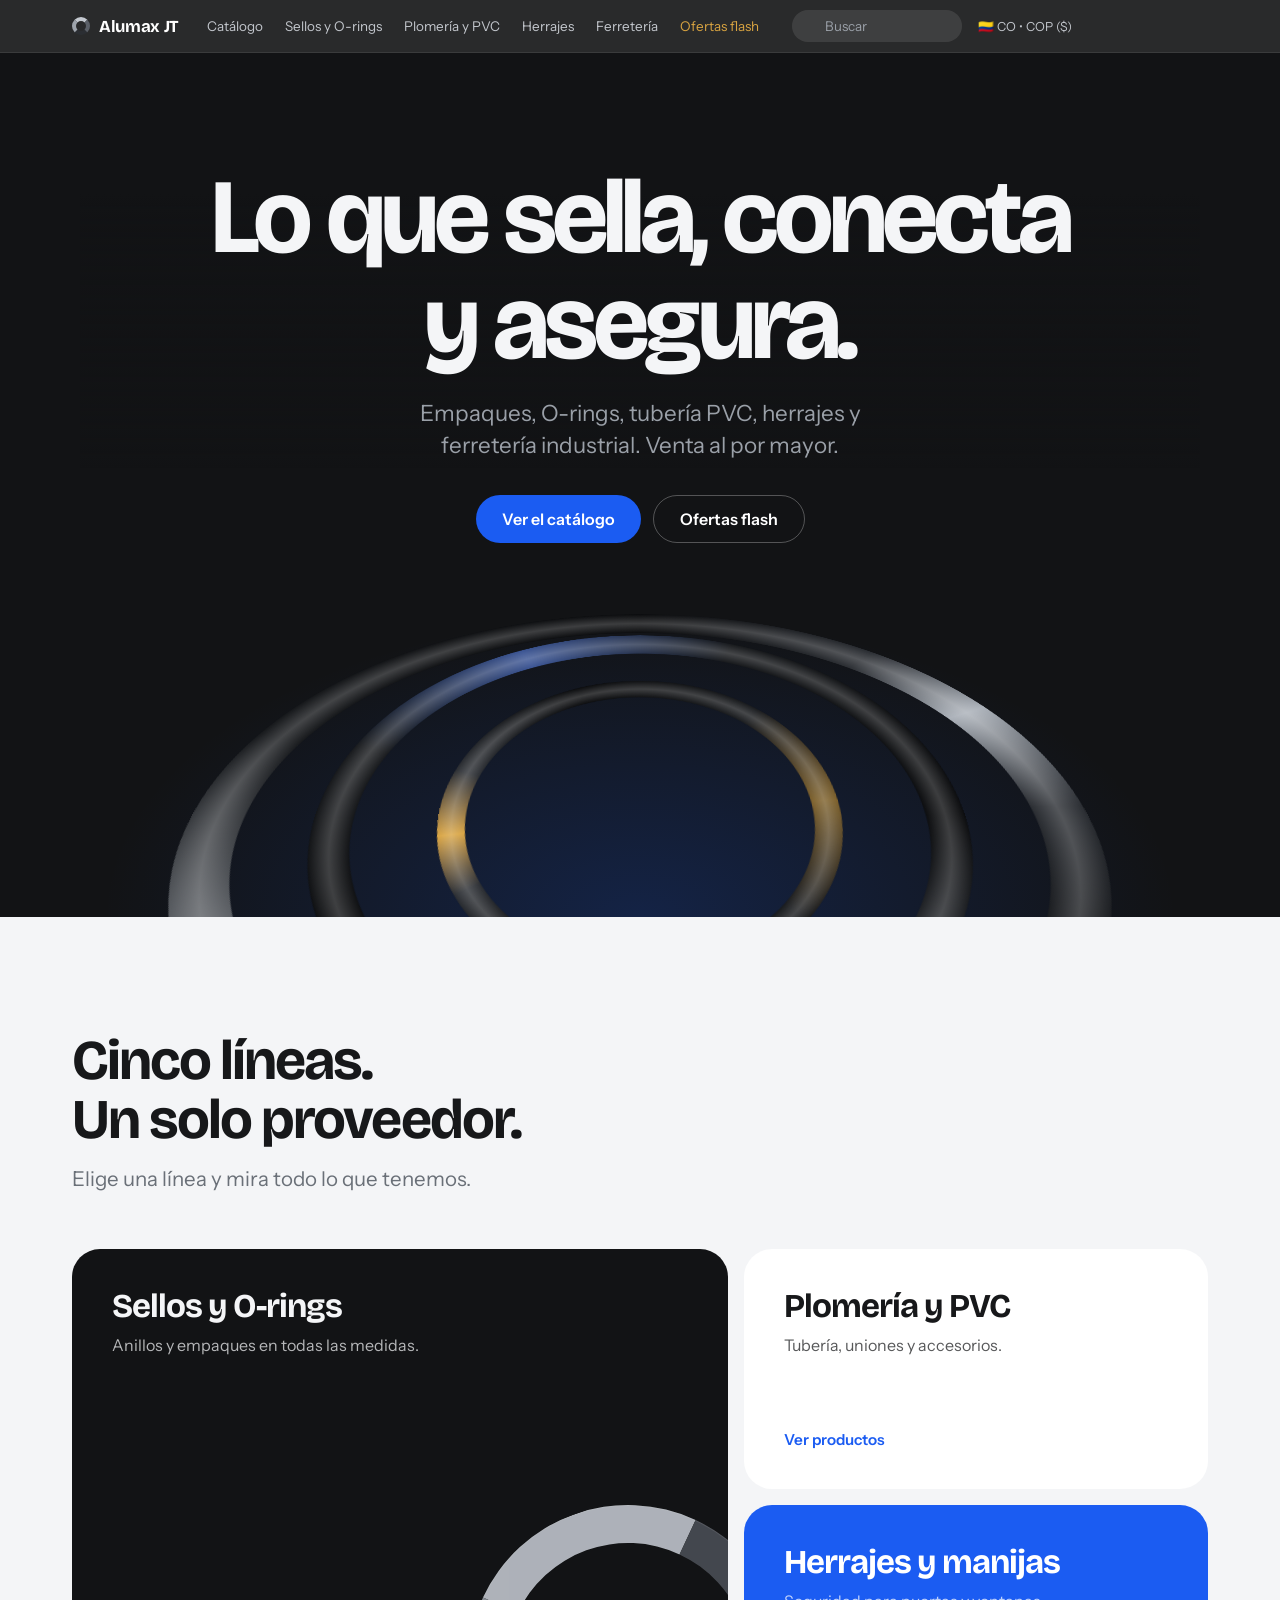
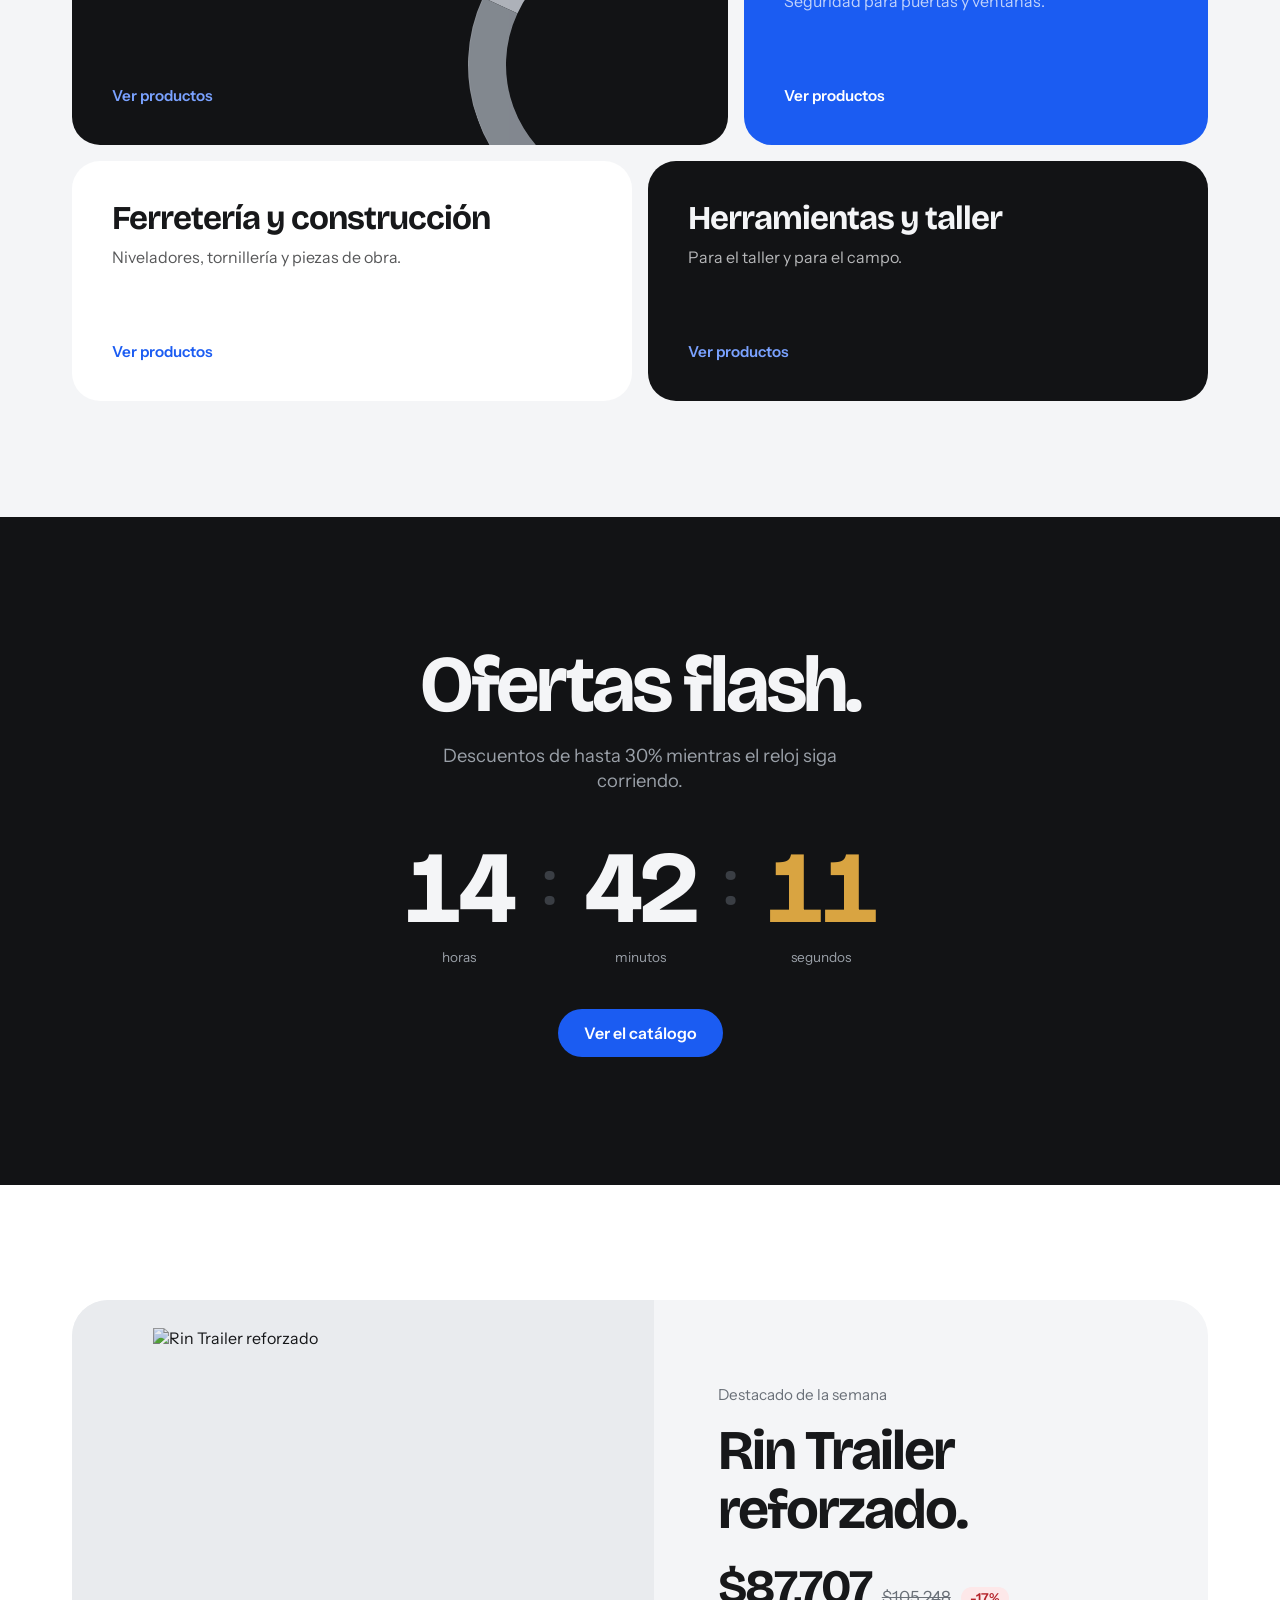
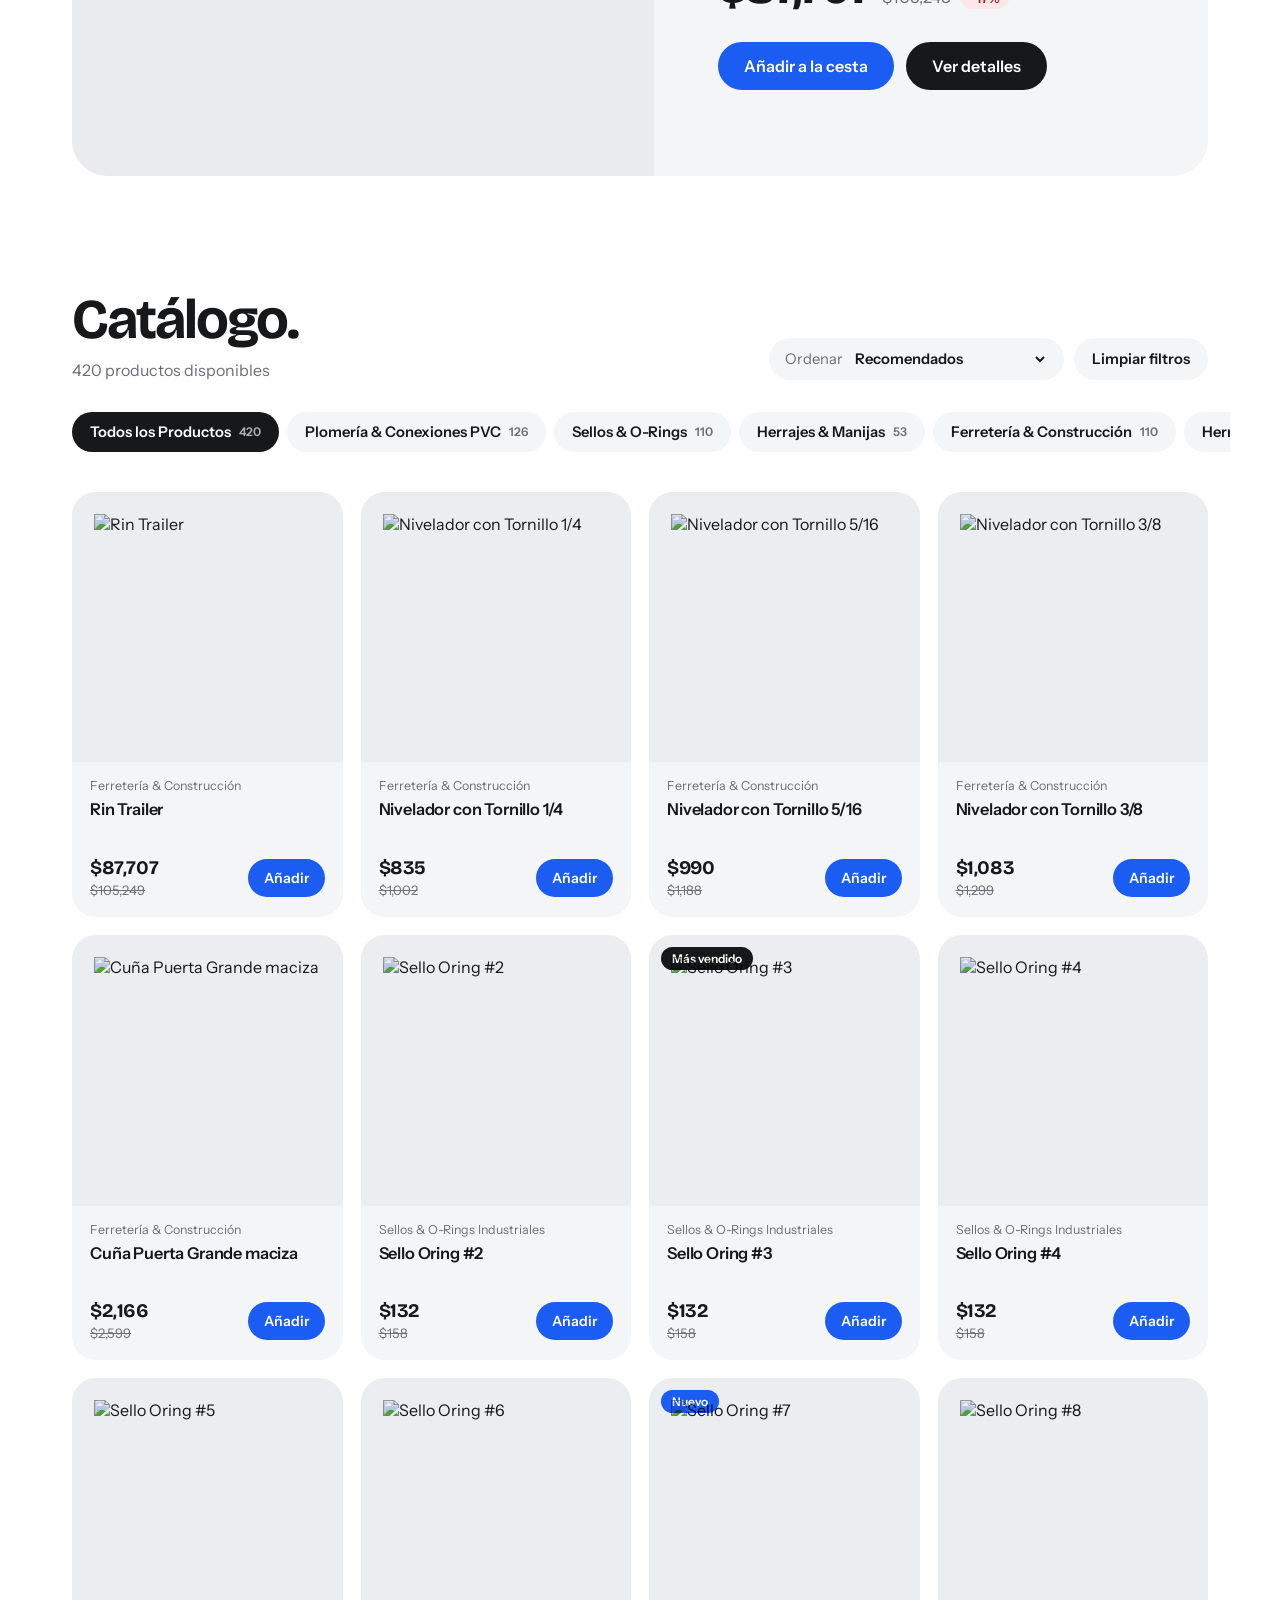
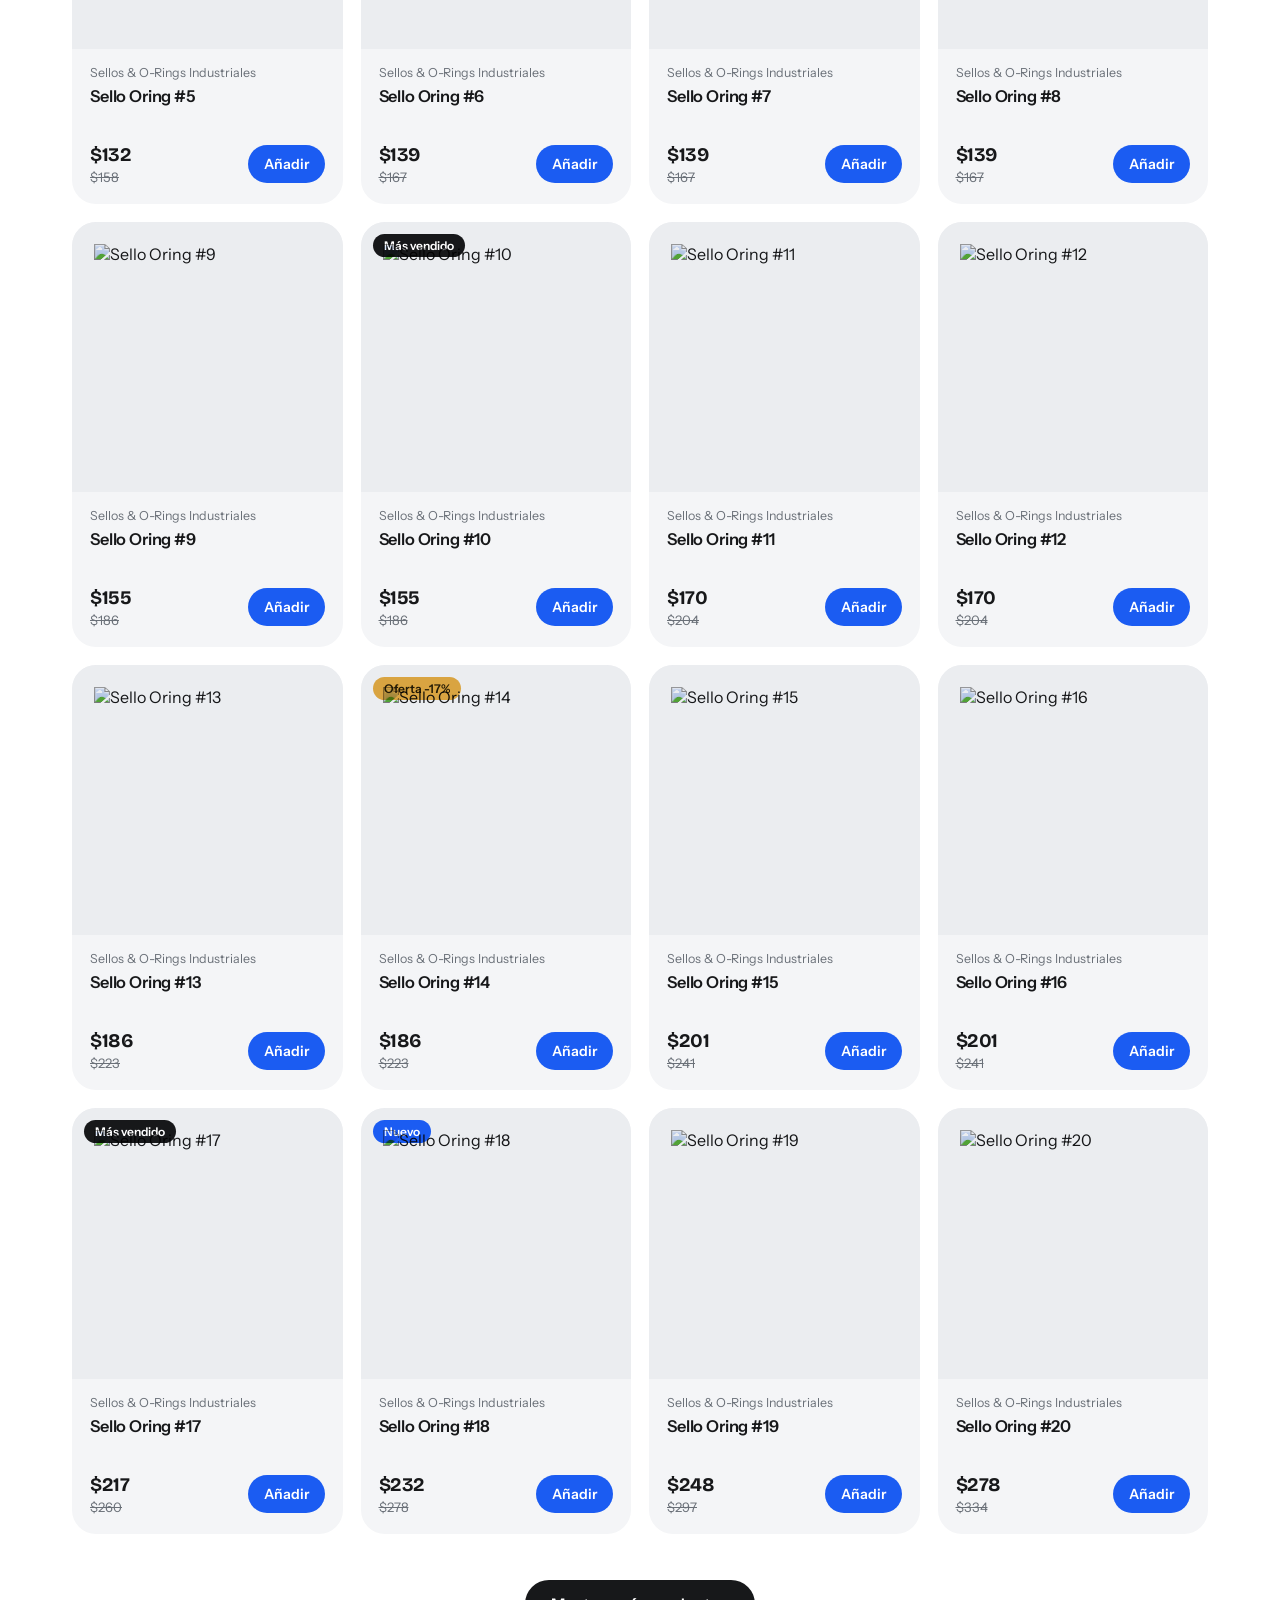
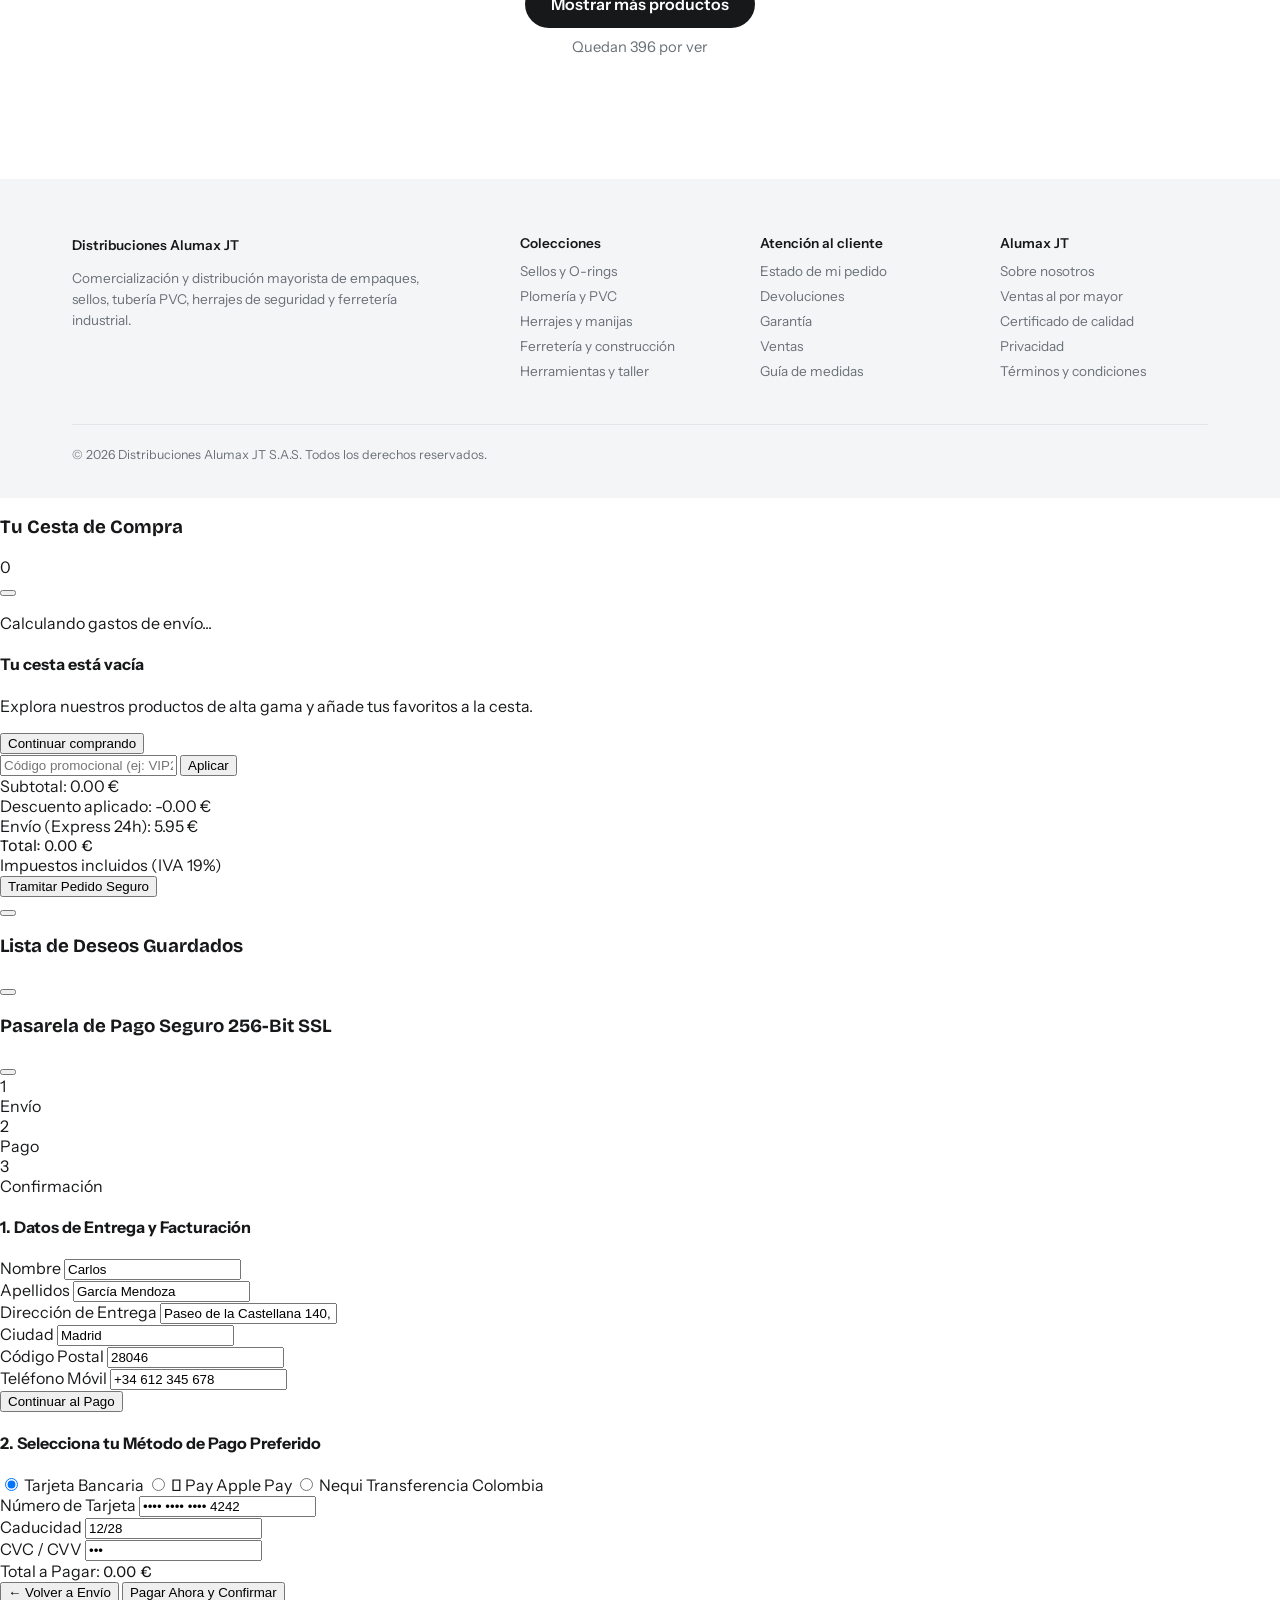
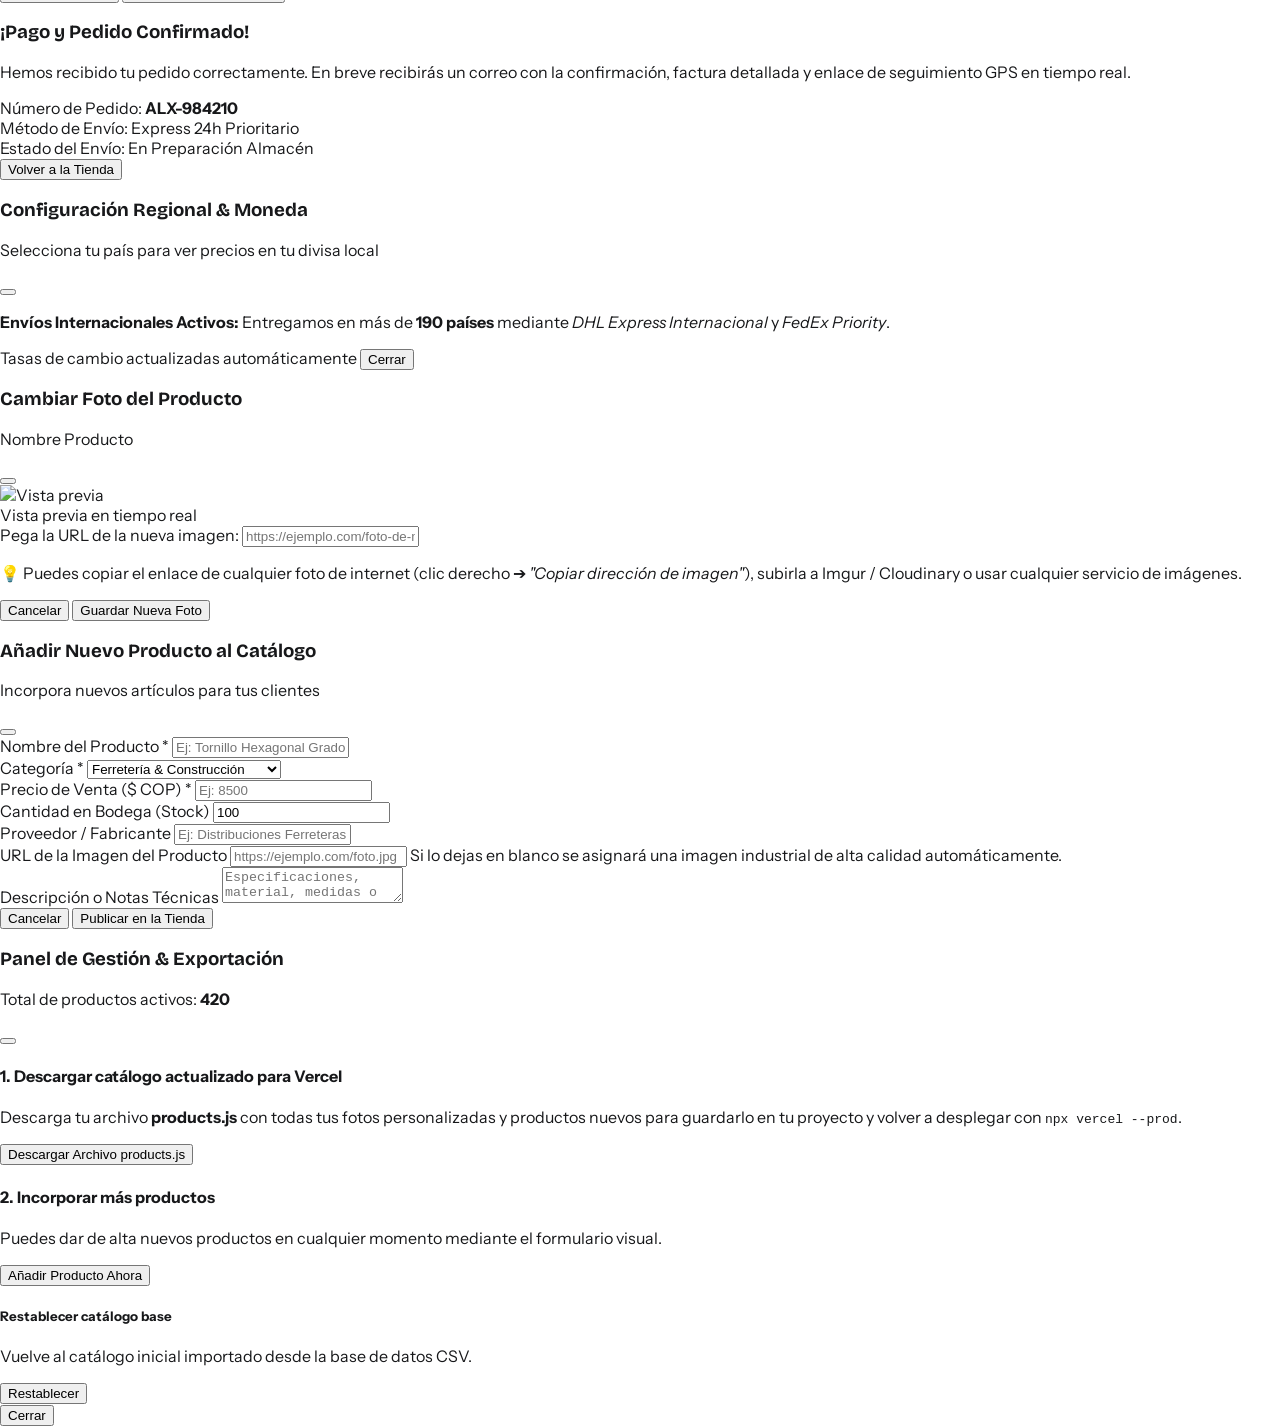
==== commit 78353ee3: "Add files via upload" ====
--- a/index.html
+++ b/index.html
@@ -6,7 +6,7 @@
   <title>Alumax JT | Empaques, O-rings, PVC y ferretería al por mayor</title>
   <meta name="description" content="Distribuciones Alumax JT. Venta y distribución mayorista de empaques, sellos O-Rings, plomería PVC, herrajes de seguridad y ferretería industrial." />
 
-  <!-- Google Fonts -->
+  <!-- Google Fonts: Plus Jakarta Sans & Syne -->
   <link rel="preconnect" href="https://fonts.googleapis.com">
   <link rel="preconnect" href="https://fonts.gstatic.com" crossorigin>
   <link href="https://fonts.googleapis.com/css2?family=Bricolage+Grotesque:opsz,wght@12..96,500..800&family=Instrument+Sans:wght@400..700&display=swap" rel="stylesheet">
@@ -20,17 +20,28 @@
           fontFamily: {
             sans: ['"Instrument Sans"', 'system-ui', 'sans-serif'],
             display: ['"Bricolage Grotesque"', 'sans-serif'],
+          },
+          colors: {
+            brand: {
+              50: '#F0F7FF',
+              100: '#E0EFFF',
+              500: '#2563EB',
+              600: '#1D4ED8',
+              900: '#0F172A',
+            }
           }
         }
       }
     }
   </script>
 
-  <!-- Lucide Icons & Confetti CDN -->
+  <!-- Lucide Icons CDN -->
   <script src="https://unpkg.com/lucide@latest"></script>
+
+  <!-- Canvas Confetti CDN -->
   <script src="https://cdn.jsdelivr.net/npm/canvas-confetti@1.9.3/dist/confetti.browser.min.js"></script>
 
-  <!-- Custom Stylesheets -->
+  <!-- Custom Stylesheet -->
   <link rel="stylesheet" href="styles.css" />
   <link rel="stylesheet" href="apple.css" />
 </head>
@@ -55,19 +66,13 @@
       </nav>
 
       <div class="ax-tools">
-        <!-- BUSCADOR CON VISTA PREVIA DESPLEGABLE (LIVE SEARCH) -->
-        <div class="relative hidden md:block">
-          <label class="ax-search">
-            <i data-lucide="search"></i>
-            <input id="search-input" type="text" placeholder="Buscar ref, producto..." aria-label="Buscar productos" autocomplete="off" oninput="app.handleLiveSearch(this.value)" />
-          </label>
-          <!-- Desplegable dinámico de búsqueda -->
-          <div id="search-dropdown" class="hidden absolute top-full left-0 right-0 mt-2 bg-white rounded-2xl shadow-2xl border border-slate-200 z-50 max-h-96 overflow-y-auto p-2 text-slate-800">
-            <div id="search-dropdown-results" class="space-y-1"></div>
-          </div>
-        </div>
-
-        <button class="ax-icon-btn ax-mobile-trigger" aria-label="Buscar" onclick="document.getElementById('mobile-search-bar').classList.toggle('hidden')">
+        <label class="ax-search">
+          <i data-lucide="search"></i>
+          <input id="search-input" type="text" placeholder="Buscar" aria-label="Buscar productos" autocomplete="off" />
+        </label>
+
+        <button class="ax-icon-btn ax-mobile-trigger" aria-label="Buscar"
+          onclick="document.getElementById('mobile-search-bar').classList.toggle('hidden')">
           <i data-lucide="search"></i>
         </button>
 
@@ -85,18 +90,14 @@
           <span class="cart-count-badge ax-badge hidden">0</span>
         </button>
 
-        <button class="ax-icon-btn" onclick="app.isAdmin() ? app.logoutAdmin() : app.loginAdmin()" aria-label="Acceso de administrador" title="Acceso de administrador">
+        <button class="ax-icon-btn" onclick="app.isAdmin() ? app.logoutAdmin() : app.loginAdmin()"
+          aria-label="Acceso de administrador" title="Acceso de administrador">
           <i data-lucide="key-round"></i>
         </button>
       </div>
     </div>
-
-    <!-- Buscador Móvil con Desplegable -->
-    <div id="mobile-search-bar" class="ax-mobile-search hidden relative">
-      <input type="text" oninput="app.handleLiveSearch(this.value, 'mobile')" placeholder="Buscar por referencia, nombre o proveedor..." aria-label="Buscar productos" />
-      <div id="mobile-search-dropdown" class="hidden absolute top-full left-6 right-6 mt-1 bg-white rounded-2xl shadow-2xl border border-slate-200 z-50 max-h-80 overflow-y-auto p-2 text-slate-800">
-        <div id="mobile-search-dropdown-results" class="space-y-1"></div>
-      </div>
+    <div id="mobile-search-bar" class="ax-mobile-search hidden">
+      <input type="text" oninput="app.setSearch(this.value)" placeholder="Buscar productos" aria-label="Buscar productos" />
     </div>
   </header>
 
@@ -189,38 +190,16 @@
     </div>
   </section>
 
-  <!-- Catálogo y Filtros Desplegables -->
+  <!-- Catálogo -->
   <main id="catalogo" class="ax-section">
     <div class="ax-wrap">
       <div class="ax-catalog__bar">
         <div>
-          <h2 class="ax-h2">Catálogo General.</h2>
+          <h2 class="ax-h2">Catálogo.</h2>
           <p id="products-count" class="ax-catalog__count">Cargando catálogo...</p>
         </div>
-
-        <!-- LISTAS DESPLEGABLES (SELECTS) DE FILTRADO TÉCNICO -->
         <div class="ax-tools-row">
-          <!-- Filtro Categorías -->
-          <label class="ax-select">Categoría:
-            <select id="filter-category-select" onchange="app.setCategory(this.value)">
-              <option value="todas">Todas las categorías</option>
-              <option value="plomeria-pvc">Plomería & PVC</option>
-              <option value="sellos-orings">Sellos & O-Rings</option>
-              <option value="herrajes-seguridad">Herrajes & Seguridad</option>
-              <option value="ferreteria-industrial">Ferretería Industrial</option>
-              <option value="herramientas-agro">Herramientas & Taller</option>
-            </select>
-          </label>
-
-          <!-- Filtro Proveedores/Distribuidores -->
-          <label class="ax-select">Proveedor:
-            <select id="filter-provider-select" onchange="app.setProviderFilter(this.value)">
-              <option value="todos">Todos los distribuidores</option>
-            </select>
-          </label>
-
-          <!-- Filtro Ordenar -->
-          <label class="ax-select">Ordenar:
+          <label class="ax-select">Ordenar
             <select id="sort-select">
               <option value="featured">Recomendados</option>
               <option value="deals">Mayor descuento</option>
@@ -230,7 +209,6 @@
               <option value="price-desc">Precio: de mayor a menor</option>
             </select>
           </label>
-
           <button onclick="app.resetFilters()" class="ax-chip" title="Quitar filtros y búsqueda">Limpiar filtros</button>
           <button onclick="app.openAddProductModal()" class="admin-only hidden ax-chip">Añadir producto</button>
           <button onclick="app.openAdminModal()" class="admin-only hidden ax-chip">Gestionar catálogo</button>
@@ -243,21 +221,14 @@
     </div>
   </main>
 
-  <!-- Pie de Página con Botón de Reseñas en Google -->
+  <!-- Pie -->
   <footer class="ax-foot">
     <div class="ax-wrap">
       <div class="ax-foot__grid">
         <div class="ax-foot__brand">
-          <h4>Distribuciones Alumax JT S.A.S.</h4>
-          <p class="mb-4">Comercialización y distribución mayorista de empaques, sellos, tubería PVC, herrajes de seguridad y ferretería industrial.</p>
-          
-          <!-- BOTÓN DIRECTO RESEÑAS EN GOOGLE -->
-          <a href="https://maps.google.com" target="_blank" rel="noopener noreferrer" class="inline-flex items-center gap-2 px-4 py-2 bg-white text-slate-800 rounded-2xl border border-slate-300 font-bold text-xs hover:bg-slate-100 transition-all shadow-sm">
-            <svg class="w-4 h-4" viewBox="0 0 24 24"><path fill="#4285F4" d="M22.56 12.25c0-.78-.07-1.53-.2-2.25H12v4.26h5.92c-.26 1.37-1.04 2.53-2.21 3.31v2.77h3.57c2.08-1.92 3.28-4.74 3.28-8.09z"/><path fill="#34A853" d="M12 23c2.97 0 5.46-.98 7.28-2.66l-3.57-2.77c-.98.66-2.23 1.06-3.71 1.06-2.86 0-5.29-1.93-6.16-4.53H2.18v2.84C3.99 20.53 7.7 23 12 23z"/><path fill="#FBBC05" d="M5.84 14.09c-.22-.66-.35-1.36-.35-2.09s.13-1.43.35-2.09V7.06H2.18C1.43 8.55 1 10.22 1 12s.43 3.45 1.18 4.94l2.85-2.22.81-.63z"/><path fill="#EA4335" d="M12 5.38c1.62 0 3.06.56 4.21 1.64l3.15-3.15C17.45 2.09 14.97 1 12 1 7.7 1 3.99 3.47 2.18 7.06l3.66 2.84c.87-2.6 3.3-4.52 6.16-4.52z"/></svg>
-            <span>Déjanos tu opinión en Google</span>
-          </a>
-        </div>
-
+          <h4>Distribuciones Alumax JT</h4>
+          Comercialización y distribución mayorista de empaques, sellos, tubería PVC, herrajes de seguridad y ferretería industrial.
+        </div>
         <div>
           <h4>Colecciones</h4>
           <ul>
@@ -289,120 +260,185 @@
           </ul>
         </div>
       </div>
-      <p class="ax-foot__legal">© 2026 Distribuciones Alumax JT S.A.S. Todos los derechos reservados. Colombia.</p>
+      <p class="ax-foot__legal">© 2026 Distribuciones Alumax JT S.A.S. Todos los derechos reservados.</p>
     </div>
   </footer>
 
   </div><!-- /.ax -->
 
-  <!-- MODAL CARRITO / CESTA -->
+  <!-- ================= MODALS & SLIDE-OVERS ================= -->
+
+  <!-- SLIDE-OVER CART DRAWER -->
   <div id="cart-drawer" class="fixed inset-0 z-50 hidden">
+    <!-- Backdrop -->
     <div id="cart-backdrop" onclick="app.closeCart()" class="fixed inset-0 bg-slate-950/60 backdrop-blur-sm opacity-0 transition-opacity duration-300"></div>
+
     <div class="fixed inset-y-0 right-0 max-w-full flex pl-10">
       <div id="cart-panel" class="w-screen max-w-md bg-white shadow-2xl flex flex-col translate-x-full transition-transform duration-300">
+        
+        <!-- Cart Header -->
         <div class="p-6 border-b border-slate-100 flex items-center justify-between">
           <div class="flex items-center gap-2">
             <i data-lucide="shopping-bag" class="w-5 h-5 text-slate-900"></i>
             <h3 class="font-extrabold font-display text-lg text-slate-900">Tu Cesta de Compra</h3>
             <span class="cart-count-badge bg-blue-600 text-white text-xs font-bold px-2 py-0.5 rounded-full">0</span>
           </div>
+
           <button onclick="app.closeCart()" class="p-2 text-slate-400 hover:text-slate-800 rounded-full hover:bg-slate-100 transition-colors">
             <i data-lucide="x" class="w-5 h-5"></i>
           </button>
         </div>
 
+        <!-- Free shipping meter -->
         <div class="p-4 bg-slate-50 border-b border-slate-100">
-          <p id="free-shipping-text" class="text-xs text-slate-700 font-medium mb-2">Calculando gastos de envío...</p>
+          <p id="free-shipping-text" class="text-xs text-slate-700 font-medium mb-2">
+            Calculando gastos de envío...
+          </p>
           <div class="w-full h-2 bg-slate-200 rounded-full overflow-hidden">
             <div id="free-shipping-progress" class="h-full bg-blue-600 rounded-full transition-all duration-300" style="width: 0%;"></div>
           </div>
         </div>
 
+        <!-- Cart Items List -->
         <div class="flex-1 overflow-y-auto p-6 space-y-4">
+          <!-- Empty State -->
           <div id="cart-empty-state" class="py-16 text-center">
             <div class="w-16 h-16 mx-auto mb-4 bg-slate-100 text-slate-400 rounded-full flex items-center justify-center">
               <i data-lucide="shopping-cart" class="w-8 h-8"></i>
             </div>
             <h4 class="font-bold text-slate-900 text-base mb-1">Tu cesta está vacía</h4>
-            <p class="text-xs text-slate-500 max-w-xs mx-auto mb-6">Explora nuestros productos y añade tus artículos al carrito.</p>
-            <button onclick="app.closeCart()" class="px-6 py-2.5 bg-slate-900 text-white text-xs font-bold rounded-full hover:bg-slate-800 transition-all">Continuar comprando</button>
-          </div>
+            <p class="text-xs text-slate-500 max-w-xs mx-auto mb-6">Explora nuestros productos de alta gama y añade tus favoritos a la cesta.</p>
+            <button onclick="app.closeCart()" class="px-6 py-2.5 bg-slate-900 text-white text-xs font-bold rounded-full hover:bg-slate-800 transition-all">
+              Continuar comprando
+            </button>
+          </div>
+
+          <!-- Items container -->
           <div id="cart-items-container"></div>
         </div>
 
+        <!-- Cart Footer Controls -->
         <div id="cart-footer-controls" class="p-6 border-t border-slate-100 bg-slate-50/50 space-y-4">
+          <!-- Promo Code input -->
           <div class="flex gap-2">
-            <input id="coupon-input" type="text" placeholder="Código promocional (ej: MAYORISTA)" class="flex-1 px-4 py-2.5 text-xs bg-white border border-slate-200 rounded-xl focus:outline-none focus:ring-2 focus:ring-blue-600 uppercase font-semibold" />
-            <button onclick="app.applyPromoCode()" class="px-4 py-2.5 bg-slate-900 hover:bg-slate-800 text-white text-xs font-bold rounded-xl transition-all">Aplicar</button>
-          </div>
+            <input 
+              id="coupon-input"
+              type="text" 
+              placeholder="Código promocional (ej: VIP20)" 
+              class="flex-1 px-4 py-2.5 text-xs bg-white border border-slate-200 rounded-xl focus:outline-none focus:ring-2 focus:ring-blue-600 uppercase font-semibold"
+            />
+            <button 
+              onclick="app.applyPromoCode()"
+              class="px-4 py-2.5 bg-slate-900 hover:bg-slate-800 text-white text-xs font-bold rounded-xl transition-all"
+            >
+              Aplicar
+            </button>
+          </div>
+
+          <!-- Breakdown -->
           <div class="space-y-1.5 text-xs text-slate-600">
-            <div class="flex justify-between"><span>Subtotal:</span><span id="cart-subtotal" class="font-bold text-slate-900">$ 0</span></div>
-            <div id="cart-discount-row" class="flex justify-between text-emerald-600 hidden font-semibold"><span>Descuento aplicado:</span><span id="cart-discount-val">-$ 0</span></div>
-            <div class="flex justify-between"><span>Envío Express Colombia:</span><span id="cart-shipping" class="font-bold text-slate-900">$ 12.000</span></div>
-            <div class="pt-2 border-t border-slate-200 flex justify-between text-base font-extrabold text-slate-950 font-display"><span>Total:</span><span id="cart-total">$ 0</span></div>
-          </div>
-          <button onclick="app.openCheckoutModal()" class="w-full py-4 bg-slate-950 hover:bg-blue-600 text-white font-bold text-sm rounded-2xl shadow-xl hover:shadow-blue-500/25 transition-all flex items-center justify-center gap-2">
+            <div class="flex justify-between">
+              <span>Subtotal:</span>
+              <span id="cart-subtotal" class="font-bold text-slate-900">0.00 €</span>
+            </div>
+            <div id="cart-discount-row" class="flex justify-between text-emerald-600 hidden font-semibold">
+              <span>Descuento aplicado:</span>
+              <span id="cart-discount-val">-0.00 €</span>
+            </div>
+            <div class="flex justify-between">
+              <span>Envío (Express 24h):</span>
+              <span id="cart-shipping" class="font-bold text-slate-900">5.95 €</span>
+            </div>
+            <div class="pt-2 border-t border-slate-200 flex justify-between text-base font-extrabold text-slate-950 font-display">
+              <span>Total:</span>
+              <span id="cart-total">0.00 €</span>
+            </div>
+            <span class="text-[10px] text-slate-400 block text-right">Impuestos incluidos (IVA 19%)</span>
+          </div>
+
+          <!-- Checkout CTA -->
+          <button 
+            onclick="app.openCheckoutModal()"
+            class="w-full py-4 bg-slate-950 hover:bg-blue-600 text-white font-bold text-sm rounded-2xl shadow-xl hover:shadow-blue-500/25 transition-all flex items-center justify-center gap-2"
+          >
             <i data-lucide="lock" class="w-4 h-4"></i>
             <span>Tramitar Pedido Seguro</span>
           </button>
         </div>
+
       </div>
     </div>
   </div>
 
-  <!-- VISTA RÁPIDA / DETALLE PRODUCTO -->
+  <!-- QUICK VIEW DETAIL MODAL -->
   <div id="quickview-modal" class="fixed inset-0 z-50 hidden overflow-y-auto">
     <div onclick="app.closeQuickView()" class="fixed inset-0 bg-slate-950/70 backdrop-blur-md"></div>
     <div class="flex min-h-full items-center justify-center p-4 sm:p-6">
       <div class="relative w-full max-w-4xl bg-white rounded-3xl shadow-2xl border border-slate-100 p-6 sm:p-8 overflow-hidden z-10">
-        <button onclick="app.closeQuickView()" class="absolute top-4 right-4 z-20 w-10 h-10 rounded-full bg-slate-100 hover:bg-slate-200 text-slate-600 flex items-center justify-center transition-colors">
+        
+        <button 
+          onclick="app.closeQuickView()"
+          class="absolute top-4 right-4 z-20 w-10 h-10 rounded-full bg-slate-100 hover:bg-slate-200 text-slate-600 flex items-center justify-center transition-colors"
+        >
           <i data-lucide="x" class="w-5 h-5"></i>
         </button>
+
+        <!-- Dynamic Body -->
         <div id="quickview-body"></div>
       </div>
     </div>
   </div>
 
-  <!-- FAVORITOS / WISHLIST -->
+  <!-- WISHLIST MODAL -->
   <div id="wishlist-modal" class="fixed inset-0 z-50 hidden overflow-y-auto">
     <div onclick="app.closeWishlistModal()" class="fixed inset-0 bg-slate-950/70 backdrop-blur-md"></div>
     <div class="flex min-h-full items-center justify-center p-4">
       <div class="relative w-full max-w-lg bg-white rounded-3xl shadow-2xl p-6 sm:p-8 z-10">
+        
         <div class="flex items-center justify-between mb-6">
           <div class="flex items-center gap-2">
             <i data-lucide="heart" class="w-5 h-5 text-rose-500 fill-rose-500"></i>
-            <h3 class="font-extrabold font-display text-lg text-slate-900">Lista de Deseos</h3>
-          </div>
-          <button onclick="app.closeWishlistModal()" class="text-slate-400 hover:text-slate-700"><i data-lucide="x" class="w-5 h-5"></i></button>
-        </div>
-        <div id="wishlist-items-container" class="space-y-3 max-h-96 overflow-y-auto pr-1"></div>
+            <h3 class="font-extrabold font-display text-lg text-slate-900">Lista de Deseos Guardados</h3>
+          </div>
+          <button onclick="app.closeWishlistModal()" class="text-slate-400 hover:text-slate-700">
+            <i data-lucide="x" class="w-5 h-5"></i>
+          </button>
+        </div>
+
+        <div id="wishlist-items-container" class="space-y-3 max-h-96 overflow-y-auto pr-1">
+          <!-- Rendered dynamically -->
+        </div>
       </div>
     </div>
   </div>
 
-  <!-- MODAL DE CHECKOUT OPTIMIZADO PARA COLOMBIA & PASARELAS -->
+  <!-- CHECKOUT MODAL (Complete Checkout Simulation) -->
   <div id="checkout-modal" class="fixed inset-0 z-50 hidden overflow-y-auto">
     <div onclick="app.closeCheckoutModal()" class="fixed inset-0 bg-slate-950/70 backdrop-blur-md"></div>
     <div class="flex min-h-full items-center justify-center p-4">
       <div class="relative w-full max-w-2xl bg-white rounded-3xl shadow-2xl p-6 sm:p-8 z-10">
         
+        <!-- Header -->
         <div class="flex items-center justify-between pb-4 border-b border-slate-100 mb-6">
           <div class="flex items-center gap-2">
             <i data-lucide="shield-check" class="w-6 h-6 text-emerald-600"></i>
-            <h3 class="font-extrabold font-display text-xl text-slate-900">Finalizar Compra - Pago Seguro Colombia</h3>
-          </div>
-          <button onclick="app.closeCheckoutModal()" class="text-slate-400 hover:text-slate-700"><i data-lucide="x" class="w-5 h-5"></i></button>
-        </div>
-
+            <h3 class="font-extrabold font-display text-xl text-slate-900">Pasarela de Pago Seguro 256-Bit SSL</h3>
+          </div>
+          <button onclick="app.closeCheckoutModal()" class="text-slate-400 hover:text-slate-700">
+            <i data-lucide="x" class="w-5 h-5"></i>
+          </button>
+        </div>
+
+        <!-- Step Indicators -->
         <div class="flex items-center justify-between mb-8 px-4">
           <div class="flex items-center gap-2">
             <div id="step-indicator-1" class="w-8 h-8 rounded-full bg-blue-600 text-white font-bold text-xs flex items-center justify-center border-2 border-blue-600">1</div>
-            <span class="text-xs font-bold text-slate-800">Envío Colombia</span>
+            <span class="text-xs font-bold text-slate-800">Envío</span>
           </div>
           <div class="flex-1 h-0.5 bg-slate-200 mx-3"></div>
           <div class="flex items-center gap-2">
             <div id="step-indicator-2" class="w-8 h-8 rounded-full bg-white text-slate-400 font-bold text-xs flex items-center justify-center border-2 border-slate-300">2</div>
-            <span class="text-xs font-bold text-slate-800">Pasarela Pago</span>
+            <span class="text-xs font-bold text-slate-800">Pago</span>
           </div>
           <div class="flex-1 h-0.5 bg-slate-200 mx-3"></div>
           <div class="flex items-center gap-2">
@@ -411,126 +447,149 @@
           </div>
         </div>
 
-        <!-- PASO 1: DATOS DE ENVÍO COLOMBIA -->
+        <!-- STEP 1: Shipping Details -->
         <div id="checkout-step-1" class="space-y-4">
-          <h4 class="text-sm font-bold text-slate-900">1. Datos de Destino en Colombia</h4>
+          <h4 class="text-sm font-bold text-slate-900">1. Datos de Entrega y Facturación</h4>
           <div class="grid grid-cols-2 gap-3">
             <div>
-              <label class="text-[11px] font-bold text-slate-500 uppercase">Nombre Completo *</label>
-              <input type="text" id="co-name" value="Carlos Andrés Pérez" class="w-full px-3.5 py-2.5 text-xs bg-slate-50 border border-slate-200 rounded-xl focus:outline-none focus:ring-2 focus:ring-blue-600" />
-            </div>
-            <div>
-              <label class="text-[11px] font-bold text-slate-500 uppercase">Cédula / NIT (Para Facturación) *</label>
-              <input type="text" id="co-doc" value="1020304050" class="w-full px-3.5 py-2.5 text-xs bg-slate-50 border border-slate-200 rounded-xl focus:outline-none focus:ring-2 focus:ring-blue-600" />
-            </div>
-          </div>
-
-          <div class="grid grid-cols-2 gap-3">
-            <div>
-              <label class="text-[11px] font-bold text-slate-500 uppercase">Departamento *</label>
-              <select id="co-department" class="w-full px-3.5 py-2.5 text-xs bg-slate-50 border border-slate-200 rounded-xl focus:outline-none focus:ring-2 focus:ring-blue-600 font-semibold">
-                <option value="Cundinamarca">Bogotá D.C. / Cundinamarca</option>
-                <option value="Antioquia">Antioquia</option>
-                <option value="Valle del Cauca">Valle del Cauca</option>
-                <option value="Atlántico">Atlántico</option>
-                <option value="Santander">Santander</option>
-                <option value="Bolívar">Bolívar</option>
-                <option value="Eje Cafetero">Eje Cafetero (Caldas / Risaralda / Quindío)</option>
-                <option value="Otros">Otros Departamentos</option>
-              </select>
-            </div>
-            <div>
-              <label class="text-[11px] font-bold text-slate-500 uppercase">Ciudad / Municipio *</label>
-              <input type="text" id="co-city" value="Bogotá D.C." class="w-full px-3.5 py-2.5 text-xs bg-slate-50 border border-slate-200 rounded-xl focus:outline-none focus:ring-2 focus:ring-blue-600" />
-            </div>
-          </div>
-
+              <label class="text-[11px] font-bold text-slate-500 uppercase">Nombre</label>
+              <input type="text" value="Carlos" class="w-full px-3.5 py-2.5 text-xs bg-slate-50 border border-slate-200 rounded-xl focus:outline-none focus:ring-2 focus:ring-blue-600" />
+            </div>
+            <div>
+              <label class="text-[11px] font-bold text-slate-500 uppercase">Apellidos</label>
+              <input type="text" value="García Mendoza" class="w-full px-3.5 py-2.5 text-xs bg-slate-50 border border-slate-200 rounded-xl focus:outline-none focus:ring-2 focus:ring-blue-600" />
+            </div>
+          </div>
           <div>
-            <label class="text-[11px] font-bold text-slate-500 uppercase">Dirección Completa de Despacho *</label>
-            <input type="text" id="co-address" value="Calle 13 # 24 - 45, Bodega 3" class="w-full px-3.5 py-2.5 text-xs bg-slate-50 border border-slate-200 rounded-xl focus:outline-none focus:ring-2 focus:ring-blue-600" />
-          </div>
-
-          <div class="grid grid-cols-2 gap-3">
-            <div>
-              <label class="text-[11px] font-bold text-slate-500 uppercase">Celular / WhatsApp (Coordinación) *</label>
-              <input type="text" id="co-phone" value="+57 310 123 4567" class="w-full px-3.5 py-2.5 text-xs bg-slate-50 border border-slate-200 rounded-xl focus:outline-none focus:ring-2 focus:ring-blue-600" />
-            </div>
-            <div>
-              <label class="text-[11px] font-bold text-slate-500 uppercase">Correo Electrónico *</label>
-              <input type="email" id="co-email" value="cliente@empresa.com" class="w-full px-3.5 py-2.5 text-xs bg-slate-50 border border-slate-200 rounded-xl focus:outline-none focus:ring-2 focus:ring-blue-600" />
+            <label class="text-[11px] font-bold text-slate-500 uppercase">Dirección de Entrega</label>
+            <input type="text" value="Paseo de la Castellana 140, 4º B" class="w-full px-3.5 py-2.5 text-xs bg-slate-50 border border-slate-200 rounded-xl focus:outline-none focus:ring-2 focus:ring-blue-600" />
+          </div>
+          <div class="grid grid-cols-3 gap-3">
+            <div>
+              <label class="text-[11px] font-bold text-slate-500 uppercase">Ciudad</label>
+              <input type="text" value="Madrid" class="w-full px-3.5 py-2.5 text-xs bg-slate-50 border border-slate-200 rounded-xl focus:outline-none focus:ring-2 focus:ring-blue-600" />
+            </div>
+            <div>
+              <label class="text-[11px] font-bold text-slate-500 uppercase">Código Postal</label>
+              <input type="text" value="28046" class="w-full px-3.5 py-2.5 text-xs bg-slate-50 border border-slate-200 rounded-xl focus:outline-none focus:ring-2 focus:ring-blue-600" />
+            </div>
+            <div>
+              <label class="text-[11px] font-bold text-slate-500 uppercase">Teléfono Móvil</label>
+              <input type="text" value="+34 612 345 678" class="w-full px-3.5 py-2.5 text-xs bg-slate-50 border border-slate-200 rounded-xl focus:outline-none focus:ring-2 focus:ring-blue-600" />
             </div>
           </div>
 
           <div class="pt-4 flex justify-end">
-            <button onclick="app.setCheckoutStep(2)" class="px-6 py-3 bg-slate-900 hover:bg-blue-600 text-white font-bold text-xs rounded-xl shadow-md transition-all flex items-center gap-1.5">
+            <button 
+              onclick="app.setCheckoutStep(2)"
+              class="px-6 py-3 bg-slate-900 hover:bg-blue-600 text-white font-bold text-xs rounded-xl shadow-md transition-all flex items-center gap-1.5"
+            >
               <span>Continuar al Pago</span>
               <i data-lucide="arrow-right" class="w-4 h-4"></i>
             </button>
           </div>
         </div>
 
-        <!-- PASO 2: PASARELAS DE PAGO COLOMBIA -->
+        <!-- STEP 2: Payment Method -->
         <div id="checkout-step-2" class="space-y-5 hidden">
-          <h4 class="text-sm font-bold text-slate-900">2. Selecciona la Pasarela de Pago</h4>
-
-          <div class="grid grid-cols-2 sm:grid-cols-4 gap-3">
+          <h4 class="text-sm font-bold text-slate-900">2. Selecciona tu Método de Pago Preferido</h4>
+
+          <div class="grid grid-cols-3 gap-3">
             <label class="cursor-pointer border-2 border-blue-600 rounded-2xl p-3 flex flex-col items-center justify-center text-center bg-blue-50/40">
-              <input type="radio" name="payment-gateway" value="wompi" checked class="sr-only" />
-              <span class="text-sm font-black text-slate-900">Wompi</span>
-              <span class="text-[10px] text-slate-600">Bancolombia/PSE/Nequi</span>
+              <input type="radio" name="payment-method" checked class="sr-only" />
+              <i data-lucide="credit-card" class="w-5 h-5 text-blue-600 mb-1"></i>
+              <span class="text-xs font-bold text-slate-900">Tarjeta Bancaria</span>
             </label>
 
             <label class="cursor-pointer border border-slate-200 hover:border-slate-400 rounded-2xl p-3 flex flex-col items-center justify-center text-center bg-white">
-              <input type="radio" name="payment-gateway" value="epayco" class="sr-only" />
-              <span class="text-sm font-black text-blue-700">ePayco</span>
-              <span class="text-[10px] text-slate-600">PSE / Tarjetas / Daviplata</span>
+              <input type="radio" name="payment-method" class="sr-only" />
+              <span class="text-base font-black text-slate-900 mb-0.5"> Pay</span>
+              <span class="text-xs font-medium text-slate-600">Apple Pay</span>
             </label>
 
             <label class="cursor-pointer border border-slate-200 hover:border-slate-400 rounded-2xl p-3 flex flex-col items-center justify-center text-center bg-white">
-              <input type="radio" name="payment-gateway" value="bold" class="sr-only" />
-              <span class="text-sm font-black text-red-600">Bold</span>
-              <span class="text-[10px] text-slate-600">PSE y Tarjetas</span>
+              <input type="radio" name="payment-method" class="sr-only" />
+              <span class="text-sm font-black text-pink-700 mb-0.5">Nequi</span>
+              <span class="text-xs font-medium text-slate-600">Transferencia Colombia</span>
             </label>
-
-            <label class="cursor-pointer border border-slate-200 hover:border-slate-400 rounded-2xl p-3 flex flex-col items-center justify-center text-center bg-white">
-              <input type="radio" name="payment-gateway" value="whatsapp" class="sr-only" />
-              <span class="text-sm font-black text-emerald-600">WhatsApp</span>
-              <span class="text-[10px] text-slate-600">Acordar transferencia</span>
-            </label>
-          </div>
-
-          <!-- Resumen de Pago -->
+          </div>
+
+          <!-- Card Form -->
+          <div class="p-4 bg-slate-50 border border-slate-200 rounded-2xl space-y-3">
+            <div>
+              <label class="text-[11px] font-bold text-slate-500 uppercase">Número de Tarjeta</label>
+              <input type="text" value="•••• •••• •••• 4242" class="w-full px-3.5 py-2.5 text-xs bg-white border border-slate-200 rounded-xl focus:outline-none" />
+            </div>
+            <div class="grid grid-cols-2 gap-3">
+              <div>
+                <label class="text-[11px] font-bold text-slate-500 uppercase">Caducidad</label>
+                <input type="text" value="12/28" class="w-full px-3.5 py-2.5 text-xs bg-white border border-slate-200 rounded-xl focus:outline-none" />
+              </div>
+              <div>
+                <label class="text-[11px] font-bold text-slate-500 uppercase">CVC / CVV</label>
+                <input type="password" value="888" class="w-full px-3.5 py-2.5 text-xs bg-white border border-slate-200 rounded-xl focus:outline-none" />
+              </div>
+            </div>
+          </div>
+
+          <!-- Order Summary Line -->
           <div class="flex items-center justify-between p-4 bg-slate-100 rounded-2xl">
-            <span class="text-xs font-bold text-slate-700">Total a Pagar (COP):</span>
-            <span id="checkout-summary-total" class="font-display font-black text-xl text-slate-950">$ 0</span>
+            <span class="text-xs font-bold text-slate-700">Total a Pagar:</span>
+            <span id="checkout-summary-total" class="font-display font-black text-xl text-slate-950">0.00 €</span>
           </div>
 
           <div class="pt-2 flex items-center justify-between">
-            <button onclick="app.setCheckoutStep(1)" class="px-4 py-2.5 text-slate-600 hover:text-slate-900 text-xs font-bold">← Volver a Datos</button>
-            <button id="pay-submit-btn" onclick="app.processPaymentOrder()" class="px-7 py-3.5 bg-blue-600 hover:bg-blue-500 text-white font-bold text-xs rounded-xl shadow-xl transition-all flex items-center gap-2">
+            <button 
+              onclick="app.setCheckoutStep(1)"
+              class="px-4 py-2.5 text-slate-600 hover:text-slate-900 text-xs font-bold"
+            >
+              ← Volver a Envío
+            </button>
+
+            <button 
+              id="pay-submit-btn"
+              onclick="app.processPaymentOrder()"
+              class="px-7 py-3.5 bg-blue-600 hover:bg-blue-500 text-white font-bold text-xs rounded-xl shadow-xl transition-all flex items-center gap-2"
+            >
               <i data-lucide="check" class="w-4 h-4"></i>
-              <span>Pagar Ahora</span>
-            </button>
-          </div>
-        </div>
-
-        <!-- PASO 3: CONFIRMACIÓN Y RECIBO -->
+              <span>Pagar Ahora y Confirmar</span>
+            </button>
+          </div>
+        </div>
+
+        <!-- STEP 3: Order Confirmation & Receipt -->
         <div id="checkout-step-3" class="text-center py-6 space-y-4 hidden">
           <div class="w-20 h-20 mx-auto rounded-full bg-emerald-100 text-emerald-600 flex items-center justify-center shadow-inner">
             <i data-lucide="check-circle" class="w-10 h-10"></i>
           </div>
 
-          <h3 class="font-display font-black text-2xl text-slate-950">¡Pedido y Pago Procesado!</h3>
-          <p class="text-xs text-slate-600 max-w-md mx-auto">Hemos recibido tu orden. Nuestro equipo en bodega preparará el despacho vía Servientrega/Envia y te notificaremos por WhatsApp.</p>
+          <h3 class="font-display font-black text-2xl text-slate-950">¡Pago y Pedido Confirmado!</h3>
+          <p class="text-xs text-slate-600 max-w-md mx-auto">
+            Hemos recibido tu pedido correctamente. En breve recibirás un correo con la confirmación, factura detallada y enlace de seguimiento GPS en tiempo real.
+          </p>
 
           <div class="p-4 bg-slate-50 border border-slate-200 rounded-2xl max-w-sm mx-auto text-left space-y-2">
-            <div class="flex justify-between text-xs"><span class="text-slate-400">Número de Orden:</span><strong id="confirmed-order-id" class="text-slate-900 font-mono">ALX-984210</strong></div>
-            <div class="flex justify-between text-xs"><span class="text-slate-400">Transportadora:</span><span class="text-emerald-600 font-bold">Envío Nacional Express</span></div>
-            <div class="flex justify-between text-xs"><span class="text-slate-400">Estado:</span><span class="text-blue-600 font-bold">En Preparación Bodega</span></div>
+            <div class="flex justify-between text-xs">
+              <span class="text-slate-400">Número de Pedido:</span>
+              <strong id="confirmed-order-id" class="text-slate-900 font-mono">ALX-984210</strong>
+            </div>
+            <div class="flex justify-between text-xs">
+              <span class="text-slate-400">Método de Envío:</span>
+              <span class="text-emerald-600 font-bold">Express 24h Prioritario</span>
+            </div>
+            <div class="flex justify-between text-xs">
+              <span class="text-slate-400">Estado del Envío:</span>
+              <span class="text-blue-600 font-bold">En Preparación Almacén</span>
+            </div>
           </div>
 
           <div class="pt-4 flex items-center justify-center gap-3">
-            <button onclick="app.closeCheckoutModal()" class="px-8 py-3 bg-slate-950 hover:bg-blue-600 text-white font-bold text-xs rounded-xl shadow-md transition-all">Volver a la Tienda</button>
+            <button 
+              onclick="app.closeCheckoutModal()"
+              class="px-8 py-3 bg-slate-950 hover:bg-blue-600 text-white font-bold text-xs rounded-xl shadow-md transition-all"
+            >
+              Volver a la Tienda
+            </button>
           </div>
         </div>
 
@@ -538,84 +597,146 @@
     </div>
   </div>
 
-  <!-- REGION / CURRENCY MODAL -->
+  <!-- GLOBAL REGION & CURRENCY SELECTOR MODAL (Amazon / Nike World Delivery) -->
   <div id="region-modal" class="fixed inset-0 z-50 hidden overflow-y-auto">
     <div onclick="app.closeRegionModal()" class="fixed inset-0 bg-slate-950/70 backdrop-blur-md"></div>
     <div class="flex min-h-full items-center justify-center p-4">
       <div class="relative w-full max-w-lg bg-white rounded-3xl shadow-2xl p-6 sm:p-8 z-10">
+        
         <div class="flex items-center justify-between pb-4 border-b border-slate-100 mb-6">
           <div class="flex items-center gap-2.5">
-            <div class="w-10 h-10 rounded-2xl bg-blue-50 text-blue-600 flex items-center justify-center"><i data-lucide="globe" class="w-5 h-5"></i></div>
-            <div>
-              <h3 class="font-extrabold font-display text-lg text-slate-900">Configuración Regional</h3>
-              <p class="text-xs text-slate-400">Selecciona tu país para visualizar precios en divisa local</p>
-            </div>
-          </div>
-          <button onclick="app.closeRegionModal()" class="p-2 text-slate-400 hover:text-slate-700 rounded-full hover:bg-slate-100 transition-colors"><i data-lucide="x" class="w-5 h-5"></i></button>
-        </div>
-        <div id="region-list-container" class="grid grid-cols-1 sm:grid-cols-2 gap-2.5 max-h-80 overflow-y-auto pr-1"></div>
+            <div class="w-10 h-10 rounded-2xl bg-blue-50 text-blue-600 flex items-center justify-center">
+              <i data-lucide="globe" class="w-5 h-5"></i>
+            </div>
+            <div>
+              <h3 class="font-extrabold font-display text-lg text-slate-900">Configuración Regional & Moneda</h3>
+              <p class="text-xs text-slate-400">Selecciona tu país para ver precios en tu divisa local</p>
+            </div>
+          </div>
+          <button onclick="app.closeRegionModal()" class="p-2 text-slate-400 hover:text-slate-700 rounded-full hover:bg-slate-100 transition-colors">
+            <i data-lucide="x" class="w-5 h-5"></i>
+          </button>
+        </div>
+
+        <!-- Global Delivery Highlight -->
+        <div class="mb-5 p-3.5 bg-slate-50 border border-slate-150 rounded-2xl flex items-center gap-3">
+          <i data-lucide="plane-takeoff" class="w-5 h-5 text-blue-600 shrink-0"></i>
+          <p class="text-xs text-slate-600 leading-snug">
+            <strong>Envíos Internacionales Activos:</strong> Entregamos en más de <strong>190 países</strong> mediante <em>DHL Express Internacional</em> y <em>FedEx Priority</em>.
+          </p>
+        </div>
+
+        <!-- Country / Currency List Grid -->
+        <div id="region-list-container" class="grid grid-cols-1 sm:grid-cols-2 gap-2.5 max-h-80 overflow-y-auto pr-1">
+          <!-- Rendered dynamically -->
+        </div>
+
         <div class="mt-6 pt-4 border-t border-slate-100 flex items-center justify-between text-[11px] text-slate-400">
-          <span>Moneda principal: Peso Colombiano (COP)</span>
-          <button onclick="app.closeRegionModal()" class="px-5 py-2 bg-slate-900 text-white font-bold rounded-xl text-xs hover:bg-slate-800 transition-colors">Cerrar</button>
-        </div>
+          <span>Tasas de cambio actualizadas automáticamente</span>
+          <button onclick="app.closeRegionModal()" class="px-5 py-2 bg-slate-900 text-white font-bold rounded-xl text-xs hover:bg-slate-800 transition-colors">
+            Cerrar
+          </button>
+        </div>
+
       </div>
     </div>
   </div>
 
-  <!-- CAMBIAR IMAGEN DE PRODUCTO -->
+  <!-- CHANGE PRODUCT IMAGE MODAL -->
   <div id="change-image-modal" class="admin-only fixed inset-0 z-50 hidden overflow-y-auto">
     <div onclick="app.closeChangeImageModal()" class="fixed inset-0 bg-slate-950/70 backdrop-blur-md"></div>
     <div class="flex min-h-full items-center justify-center p-4">
       <div class="relative w-full max-w-lg bg-white rounded-3xl shadow-2xl p-6 sm:p-8 z-10">
+        
         <div class="flex items-center justify-between pb-4 border-b border-slate-100 mb-6">
           <div class="flex items-center gap-2.5">
-            <div class="w-10 h-10 rounded-2xl bg-blue-50 text-blue-600 flex items-center justify-center"><i data-lucide="image" class="w-5 h-5"></i></div>
+            <div class="w-10 h-10 rounded-2xl bg-blue-50 text-blue-600 flex items-center justify-center">
+              <i data-lucide="image" class="w-5 h-5"></i>
+            </div>
             <div>
               <h3 class="font-extrabold font-display text-lg text-slate-900">Cambiar Foto del Producto</h3>
               <p id="change-img-prod-name" class="text-xs text-slate-500 font-bold line-clamp-1">Nombre Producto</p>
             </div>
           </div>
-          <button onclick="app.closeChangeImageModal()" class="p-2 text-slate-400 hover:text-slate-700 rounded-full hover:bg-slate-100 transition-colors"><i data-lucide="x" class="w-5 h-5"></i></button>
-        </div>
+          <button onclick="app.closeChangeImageModal()" class="p-2 text-slate-400 hover:text-slate-700 rounded-full hover:bg-slate-100 transition-colors">
+            <i data-lucide="x" class="w-5 h-5"></i>
+          </button>
+        </div>
+
+        <!-- Preview -->
         <div class="mb-5 flex flex-col items-center">
           <div class="w-48 h-48 rounded-2xl bg-slate-50 border border-slate-200 p-4 flex items-center justify-center overflow-hidden mb-2">
             <img id="change-img-preview" src="" alt="Vista previa" class="w-full h-full object-contain mix-blend-multiply drop-shadow" />
           </div>
-        </div>
+          <span class="text-[11px] text-slate-400">Vista previa en tiempo real</span>
+        </div>
+
+        <!-- URL Input -->
         <div class="space-y-3 mb-6">
           <div>
-            <label class="block text-xs font-bold text-slate-700 uppercase mb-1.5">URL de la nueva imagen:</label>
-            <input id="change-img-url-input" type="url" placeholder="https://ejemplo.com/foto.jpg" oninput="app.previewImageChange(this.value)" class="w-full px-4 py-3 bg-slate-50 border border-slate-200 rounded-2xl text-xs focus:bg-white focus:outline-none focus:ring-2 focus:ring-blue-600" />
-          </div>
-        </div>
+            <label class="block text-xs font-bold text-slate-700 uppercase mb-1.5">Pega la URL de la nueva imagen:</label>
+            <input 
+              id="change-img-url-input"
+              type="url" 
+              placeholder="https://ejemplo.com/foto-de-mi-producto.jpg"
+              oninput="app.previewImageChange(this.value)"
+              class="w-full px-4 py-3 bg-slate-50 border border-slate-200 rounded-2xl text-xs focus:bg-white focus:outline-none focus:ring-2 focus:ring-blue-600"
+            />
+          </div>
+          <p class="text-[11px] text-slate-400 leading-relaxed">
+            💡 Puedes copiar el enlace de cualquier foto de internet (clic derecho ➔ <em>"Copiar dirección de imagen"</em>), subirla a Imgur / Cloudinary o usar cualquier servicio de imágenes.
+          </p>
+        </div>
+
         <div class="flex items-center justify-end gap-3 pt-4 border-t border-slate-100">
-          <button type="button" onclick="app.closeChangeImageModal()" class="px-5 py-2.5 text-xs font-bold text-slate-600 hover:text-slate-900">Cancelar</button>
-          <button type="button" onclick="app.saveProductImage()" class="px-6 py-2.5 bg-blue-600 hover:bg-blue-500 text-white text-xs font-bold rounded-xl shadow-md transition-all flex items-center gap-1.5"><i data-lucide="check" class="w-4 h-4"></i><span>Guardar Foto</span></button>
-        </div>
+          <button 
+            type="button"
+            onclick="app.closeChangeImageModal()" 
+            class="px-5 py-2.5 text-xs font-bold text-slate-600 hover:text-slate-900"
+          >
+            Cancelar
+          </button>
+          <button 
+            type="button"
+            onclick="app.saveProductImage()" 
+            class="px-6 py-2.5 bg-blue-600 hover:bg-blue-500 text-white text-xs font-bold rounded-xl shadow-md transition-all flex items-center gap-1.5"
+          >
+            <i data-lucide="check" class="w-4 h-4"></i>
+            <span>Guardar Nueva Foto</span>
+          </button>
+        </div>
+
       </div>
     </div>
   </div>
 
-  <!-- AÑADIR NUEVO PRODUCTO -->
+  <!-- ADD NEW PRODUCT MODAL -->
   <div id="add-product-modal" class="fixed inset-0 z-50 hidden overflow-y-auto">
     <div onclick="app.closeAddProductModal()" class="fixed inset-0 bg-slate-950/70 backdrop-blur-md"></div>
     <div class="flex min-h-full items-center justify-center p-4">
       <div class="relative w-full max-w-xl bg-white rounded-3xl shadow-2xl p-6 sm:p-8 z-10">
+        
         <div class="flex items-center justify-between pb-4 border-b border-slate-100 mb-6">
           <div class="flex items-center gap-2.5">
-            <div class="w-10 h-10 rounded-2xl bg-emerald-50 text-emerald-600 flex items-center justify-center"><i data-lucide="plus-circle" class="w-5 h-5"></i></div>
-            <div>
-              <h3 class="font-extrabold font-display text-lg text-slate-900">Añadir Nuevo Producto</h3>
-              <p class="text-xs text-slate-400">Incorpora nuevos artículos al catálogo</p>
-            </div>
-          </div>
-          <button onclick="app.closeAddProductModal()" class="p-2 text-slate-400 hover:text-slate-700 rounded-full hover:bg-slate-100 transition-colors"><i data-lucide="x" class="w-5 h-5"></i></button>
-        </div>
+            <div class="w-10 h-10 rounded-2xl bg-emerald-50 text-emerald-600 flex items-center justify-center">
+              <i data-lucide="plus-circle" class="w-5 h-5"></i>
+            </div>
+            <div>
+              <h3 class="font-extrabold font-display text-lg text-slate-900">Añadir Nuevo Producto al Catálogo</h3>
+              <p class="text-xs text-slate-400">Incorpora nuevos artículos para tus clientes</p>
+            </div>
+          </div>
+          <button onclick="app.closeAddProductModal()" class="p-2 text-slate-400 hover:text-slate-700 rounded-full hover:bg-slate-100 transition-colors">
+            <i data-lucide="x" class="w-5 h-5"></i>
+          </button>
+        </div>
+
         <form onsubmit="app.saveNewProduct(event)" class="space-y-4">
           <div>
             <label class="block text-xs font-bold text-slate-700 uppercase mb-1">Nombre del Producto *</label>
-            <input id="new-prod-name" required type="text" placeholder="Ej: Anillo O-Ring Nitrilo #210" class="w-full px-4 py-2.5 bg-slate-50 border border-slate-200 rounded-xl text-xs focus:bg-white focus:outline-none focus:ring-2 focus:ring-blue-600" />
-          </div>
+            <input id="new-prod-name" required type="text" placeholder="Ej: Tornillo Hexagonal Grado 8 1/2 x 2" class="w-full px-4 py-2.5 bg-slate-50 border border-slate-200 rounded-xl text-xs focus:bg-white focus:outline-none focus:ring-2 focus:ring-blue-600" />
+          </div>
+
           <div class="grid grid-cols-2 gap-3">
             <div>
               <label class="block text-xs font-bold text-slate-700 uppercase mb-1">Categoría *</label>
@@ -628,68 +749,129 @@
               </select>
             </div>
             <div>
-              <label class="block text-xs font-bold text-slate-700 uppercase mb-1">Precio ($ COP) *</label>
-              <input id="new-prod-price" required type="number" step="any" placeholder="Ej: 12500" class="w-full px-4 py-2.5 bg-slate-50 border border-slate-200 rounded-xl text-xs focus:bg-white focus:outline-none focus:ring-2 focus:ring-blue-600 font-bold" />
-            </div>
-          </div>
+              <label class="block text-xs font-bold text-slate-700 uppercase mb-1">Precio de Venta ($ COP) *</label>
+              <input id="new-prod-price" required type="number" step="any" placeholder="Ej: 8500" class="w-full px-4 py-2.5 bg-slate-50 border border-slate-200 rounded-xl text-xs focus:bg-white focus:outline-none focus:ring-2 focus:ring-blue-600 font-bold" />
+            </div>
+          </div>
+
           <div class="grid grid-cols-2 gap-3">
             <div>
-              <label class="block text-xs font-bold text-slate-700 uppercase mb-1">Cantidad en Stock</label>
+              <label class="block text-xs font-bold text-slate-700 uppercase mb-1">Cantidad en Bodega (Stock)</label>
               <input id="new-prod-stock" type="number" value="100" class="w-full px-4 py-2.5 bg-slate-50 border border-slate-200 rounded-xl text-xs focus:bg-white focus:outline-none focus:ring-2 focus:ring-blue-600" />
             </div>
             <div>
-              <label class="block text-xs font-bold text-slate-700 uppercase mb-1">Proveedor / Distribuidor</label>
-              <input id="new-prod-provider" type="text" placeholder="Ej: Carlos PVC / Elkin Cardona" class="w-full px-4 py-2.5 bg-slate-50 border border-slate-200 rounded-xl text-xs focus:bg-white focus:outline-none focus:ring-2 focus:ring-blue-600" />
-            </div>
-          </div>
+              <label class="block text-xs font-bold text-slate-700 uppercase mb-1">Proveedor / Fabricante</label>
+              <input id="new-prod-provider" type="text" placeholder="Ej: Distribuciones Ferreteras" class="w-full px-4 py-2.5 bg-slate-50 border border-slate-200 rounded-xl text-xs focus:bg-white focus:outline-none focus:ring-2 focus:ring-blue-600" />
+            </div>
+          </div>
+
           <div>
-            <label class="block text-xs font-bold text-slate-700 uppercase mb-1">URL de la Imagen</label>
+            <label class="block text-xs font-bold text-slate-700 uppercase mb-1">URL de la Imagen del Producto</label>
             <input id="new-prod-image" type="url" placeholder="https://ejemplo.com/foto.jpg" class="w-full px-4 py-2.5 bg-slate-50 border border-slate-200 rounded-xl text-xs focus:bg-white focus:outline-none focus:ring-2 focus:ring-blue-600" />
-          </div>
+            <span class="text-[10px] text-slate-400 mt-0.5 block">Si lo dejas en blanco se asignará una imagen industrial de alta calidad automáticamente.</span>
+          </div>
+
           <div>
-            <label class="block text-xs font-bold text-slate-700 uppercase mb-1">Descripción Técnica</label>
-            <textarea id="new-prod-desc" rows="2" placeholder="Especificaciones, material, medidas..." class="w-full px-4 py-2.5 bg-slate-50 border border-slate-200 rounded-xl text-xs focus:bg-white focus:outline-none focus:ring-2 focus:ring-blue-600"></textarea>
-          </div>
+            <label class="block text-xs font-bold text-slate-700 uppercase mb-1">Descripción o Notas Técnicas</label>
+            <textarea id="new-prod-desc" rows="2" placeholder="Especificaciones, material, medidas o detalles del producto..." class="w-full px-4 py-2.5 bg-slate-50 border border-slate-200 rounded-xl text-xs focus:bg-white focus:outline-none focus:ring-2 focus:ring-blue-600"></textarea>
+          </div>
+
           <div class="flex items-center justify-end gap-3 pt-4 border-t border-slate-100">
-            <button type="button" onclick="app.closeAddProductModal()" class="px-5 py-2.5 text-xs font-bold text-slate-600 hover:text-slate-900">Cancelar</button>
-            <button type="submit" class="px-7 py-3 bg-emerald-600 hover:bg-emerald-500 text-white text-xs font-bold rounded-xl shadow-md transition-all flex items-center gap-1.5"><i data-lucide="check" class="w-4 h-4"></i><span>Publicar</span></button>
+            <button type="button" onclick="app.closeAddProductModal()" class="px-5 py-2.5 text-xs font-bold text-slate-600 hover:text-slate-900">
+              Cancelar
+            </button>
+            <button type="submit" class="px-7 py-3 bg-emerald-600 hover:bg-emerald-500 text-white text-xs font-bold rounded-xl shadow-md transition-all flex items-center gap-1.5">
+              <i data-lucide="check" class="w-4 h-4"></i>
+              <span>Publicar en la Tienda</span>
+            </button>
           </div>
         </form>
+
       </div>
     </div>
   </div>
 
-  <!-- PANEL ADMIN Y EXPORTACIÓN -->
+  <!-- ADMIN & EXPORT CATALOG MODAL -->
   <div id="admin-modal" class="admin-only fixed inset-0 z-50 hidden overflow-y-auto">
     <div onclick="app.closeAdminModal()" class="fixed inset-0 bg-slate-950/70 backdrop-blur-md"></div>
     <div class="flex min-h-full items-center justify-center p-4">
       <div class="relative w-full max-w-xl bg-white rounded-3xl shadow-2xl p-6 sm:p-8 z-10">
+        
         <div class="flex items-center justify-between pb-4 border-b border-slate-100 mb-6">
           <div class="flex items-center gap-2.5">
-            <div class="w-10 h-10 rounded-2xl bg-slate-900 text-white flex items-center justify-center"><i data-lucide="settings" class="w-5 h-5"></i></div>
+            <div class="w-10 h-10 rounded-2xl bg-slate-900 text-white flex items-center justify-center">
+              <i data-lucide="settings" class="w-5 h-5"></i>
+            </div>
             <div>
               <h3 class="font-extrabold font-display text-lg text-slate-900">Panel de Gestión & Exportación</h3>
-              <p class="text-xs text-slate-400">Total productos en catálogo: <strong id="admin-total-count" class="text-slate-800">420</strong></p>
-            </div>
-          </div>
-          <button onclick="app.closeAdminModal()" class="p-2 text-slate-400 hover:text-slate-700 rounded-full hover:bg-slate-100 transition-colors"><i data-lucide="x" class="w-5 h-5"></i></button>
-        </div>
+              <p class="text-xs text-slate-400">Total de productos activos: <strong id="admin-total-count" class="text-slate-800">420</strong></p>
+            </div>
+          </div>
+          <button onclick="app.closeAdminModal()" class="p-2 text-slate-400 hover:text-slate-700 rounded-full hover:bg-slate-100 transition-colors">
+            <i data-lucide="x" class="w-5 h-5"></i>
+          </button>
+        </div>
+
         <div class="space-y-4 mb-6">
           <div class="p-4 bg-slate-50 border border-slate-200 rounded-2xl">
             <h4 class="text-xs font-bold text-slate-800 uppercase mb-1">1. Descargar catálogo actualizado para Vercel</h4>
-            <button type="button" onclick="app.exportCatalogFile()" class="mt-2 px-5 py-2.5 bg-slate-900 hover:bg-blue-600 text-white text-xs font-bold rounded-xl transition-all shadow-sm flex items-center gap-2"><i data-lucide="download" class="w-4 h-4"></i><span>Descargar products.js</span></button>
-          </div>
-        </div>
+            <p class="text-xs text-slate-500 leading-relaxed mb-3">
+              Descarga tu archivo <strong>products.js</strong> con todas tus fotos personalizadas y productos nuevos para guardarlo en tu proyecto y volver a desplegar con <code>npx vercel --prod</code>.
+            </p>
+            <button 
+              type="button"
+              onclick="app.exportCatalogFile()" 
+              class="px-5 py-2.5 bg-slate-900 hover:bg-blue-600 text-white text-xs font-bold rounded-xl transition-all shadow-sm flex items-center gap-2"
+            >
+              <i data-lucide="download" class="w-4 h-4"></i>
+              <span>Descargar Archivo products.js</span>
+            </button>
+          </div>
+
+          <div class="p-4 bg-slate-50 border border-slate-200 rounded-2xl">
+            <h4 class="text-xs font-bold text-slate-800 uppercase mb-1">2. Incorporar más productos</h4>
+            <p class="text-xs text-slate-500 leading-relaxed mb-3">
+              Puedes dar de alta nuevos productos en cualquier momento mediante el formulario visual.
+            </p>
+            <button 
+              type="button"
+              onclick="app.closeAdminModal(); app.openAddProductModal();" 
+              class="px-5 py-2.5 bg-blue-600 hover:bg-blue-500 text-white text-xs font-bold rounded-xl transition-all shadow-sm flex items-center gap-2"
+            >
+              <i data-lucide="plus-circle" class="w-4 h-4"></i>
+              <span>Añadir Producto Ahora</span>
+            </button>
+          </div>
+
+          <div class="p-4 bg-rose-50/50 border border-rose-100 rounded-2xl flex items-center justify-between">
+            <div>
+              <h5 class="text-xs font-bold text-rose-700">Restablecer catálogo base</h5>
+              <p class="text-[11px] text-slate-400">Vuelve al catálogo inicial importado desde la base de datos CSV.</p>
+            </div>
+            <button 
+              type="button"
+              onclick="app.resetToDefaultCatalog()" 
+              class="px-3.5 py-2 bg-white text-rose-600 border border-rose-200 hover:bg-rose-600 hover:text-white text-xs font-bold rounded-xl transition-all"
+            >
+              Restablecer
+            </button>
+          </div>
+        </div>
+
         <div class="pt-4 border-t border-slate-100 flex justify-end">
-          <button type="button" onclick="app.closeAdminModal()" class="px-6 py-2.5 bg-slate-100 hover:bg-slate-200 text-slate-700 font-bold rounded-xl text-xs transition-colors">Cerrar</button>
-        </div>
+          <button type="button" onclick="app.closeAdminModal()" class="px-6 py-2.5 bg-slate-100 hover:bg-slate-200 text-slate-700 font-bold rounded-xl text-xs transition-colors">
+            Cerrar
+          </button>
+        </div>
+
       </div>
     </div>
   </div>
 
+  <!-- TOAST NOTIFICATIONS CONTAINER -->
   <div id="toast-container" class="fixed bottom-5 right-5 z-50 flex flex-col gap-2 pointer-events-none max-w-md"></div>
 
-  <!-- Carga de Scripts -->
+  <!-- Application Logic Scripts -->
   <script src="products.js"></script>
   <script src="app.js"></script>
   <script src="supabase-sync.js"></script>
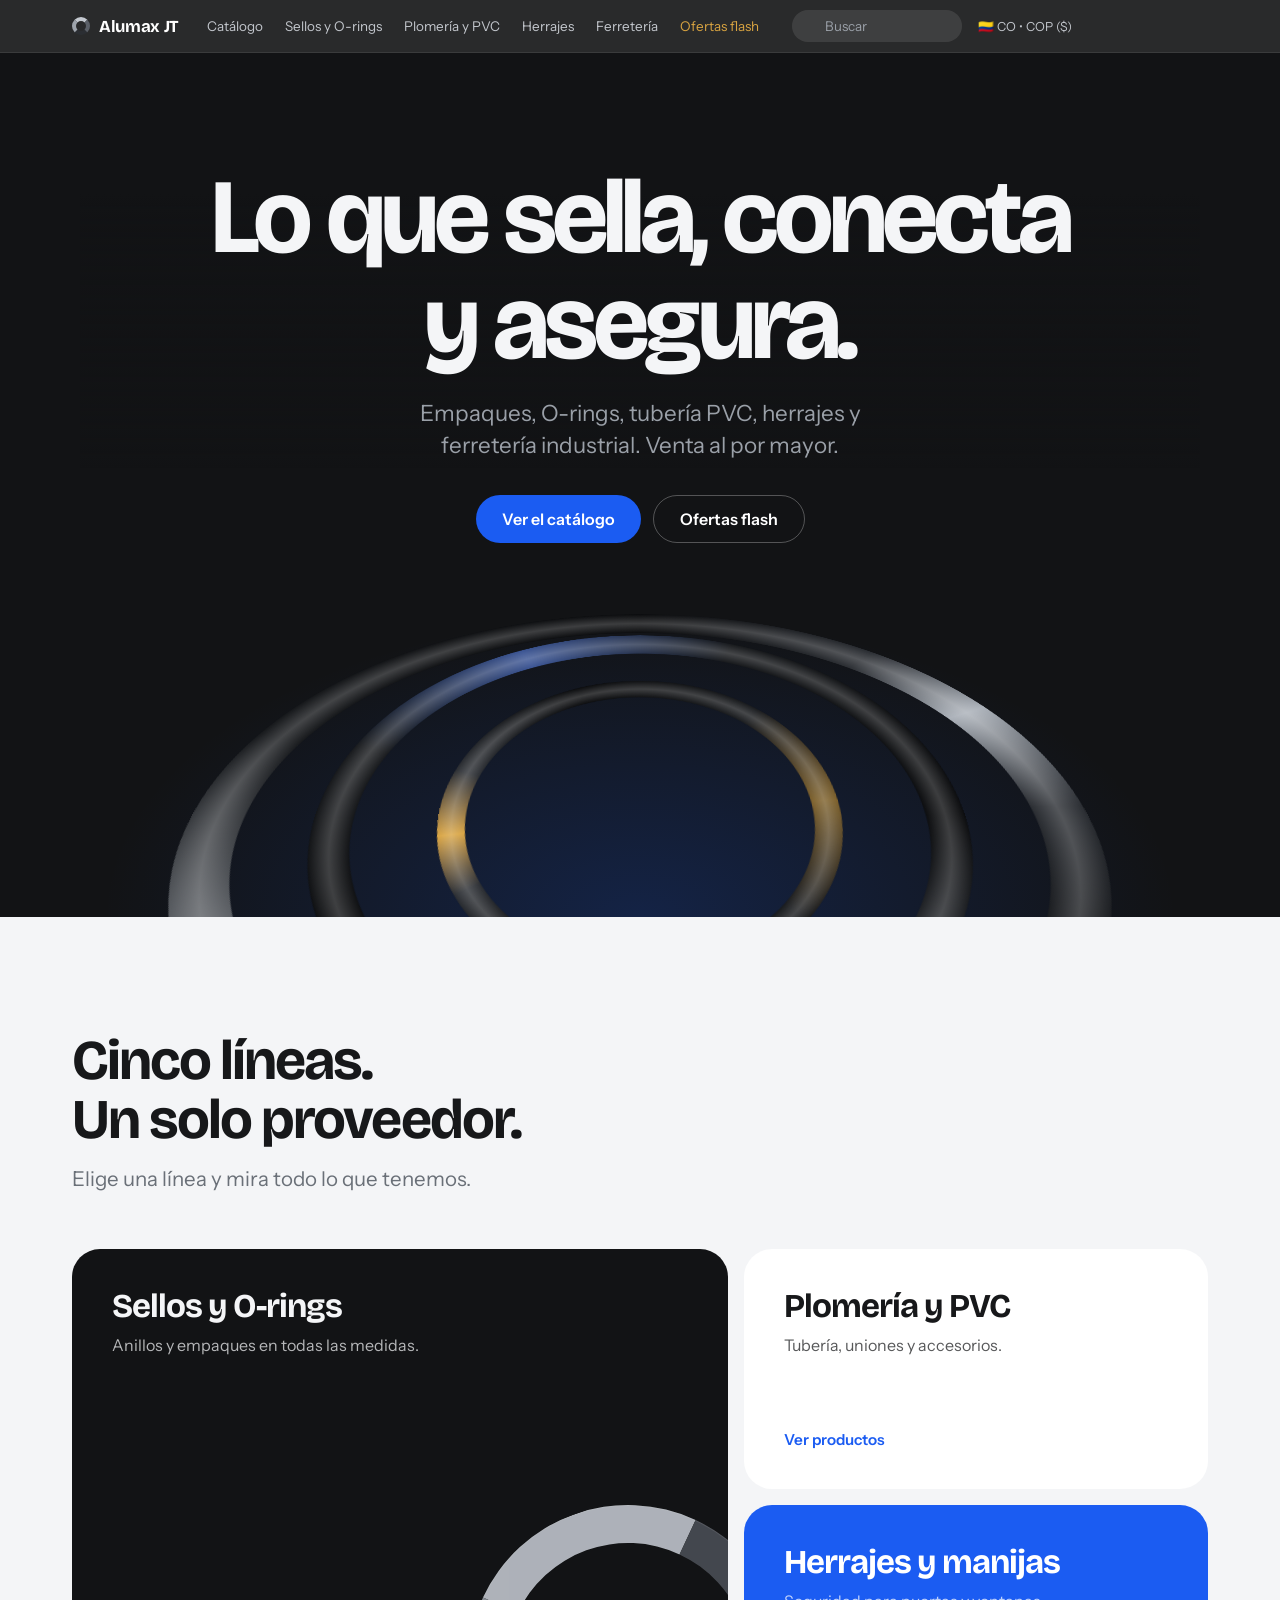
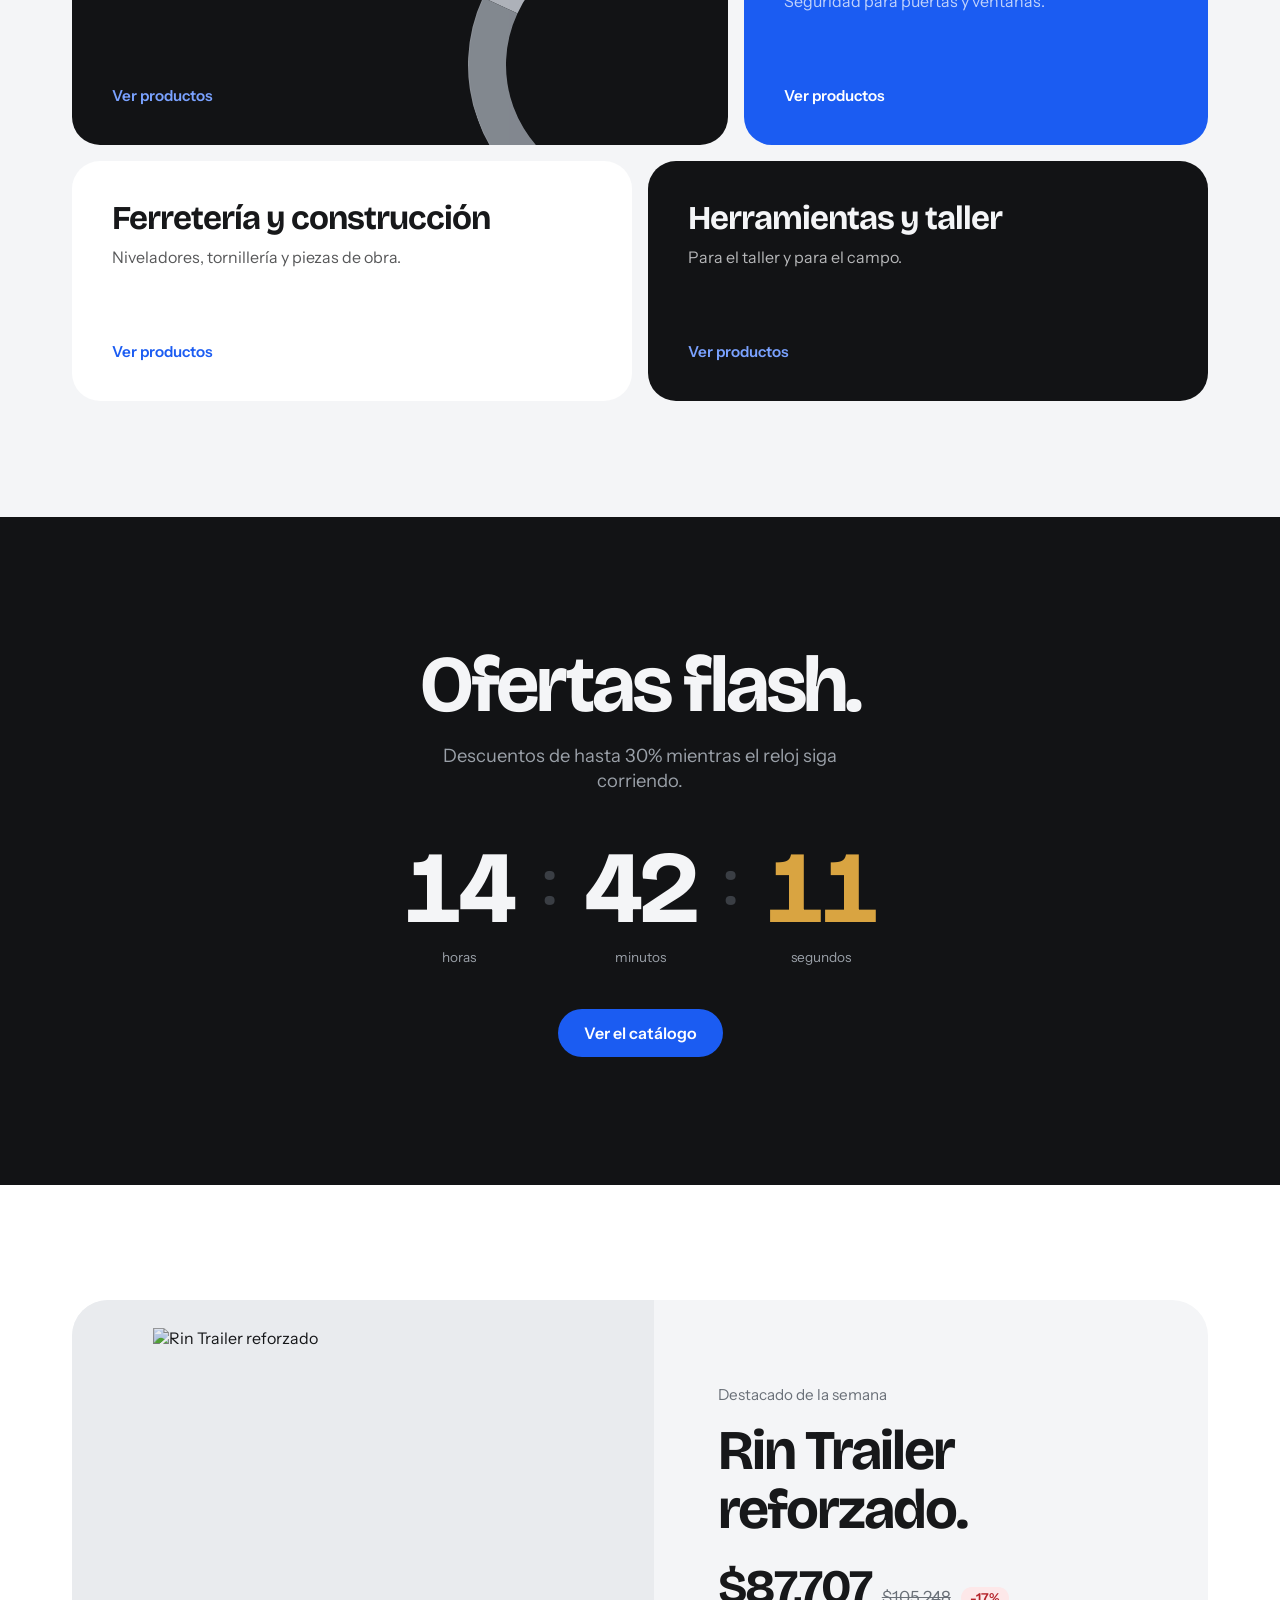
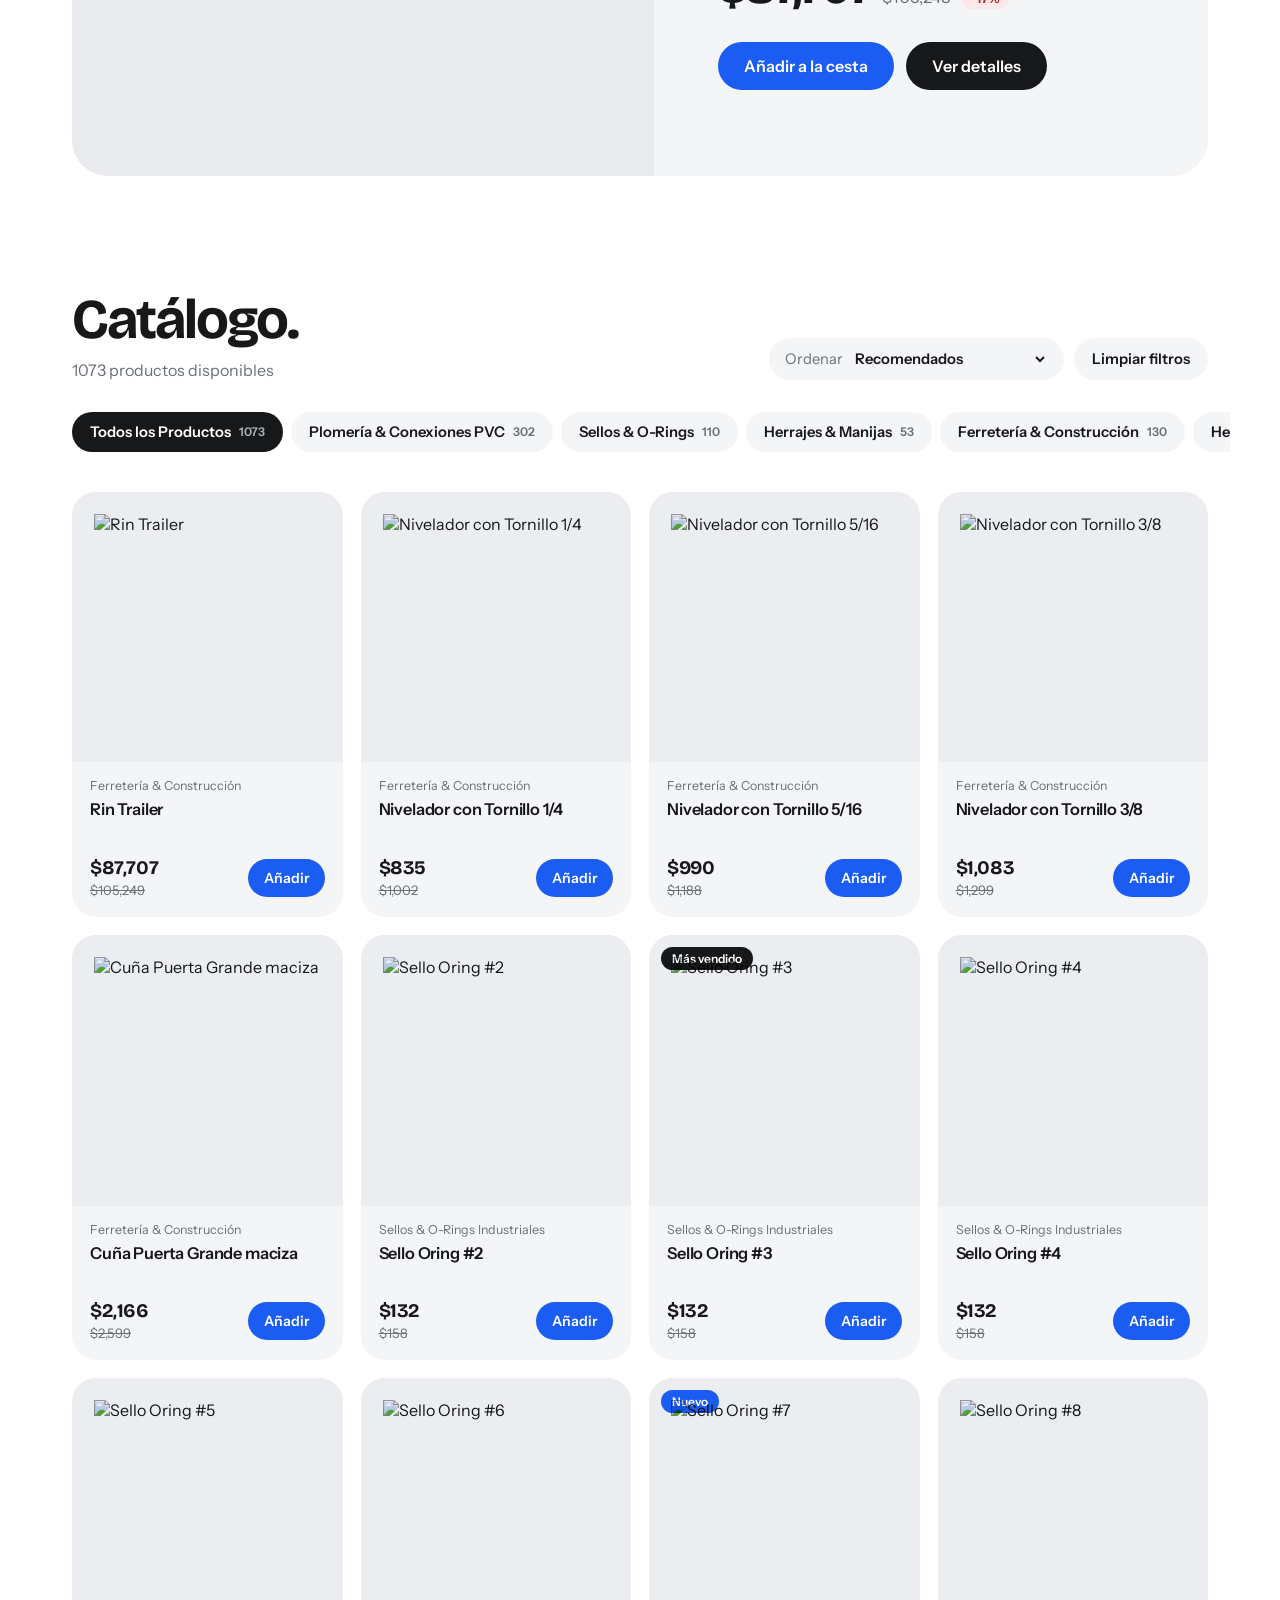
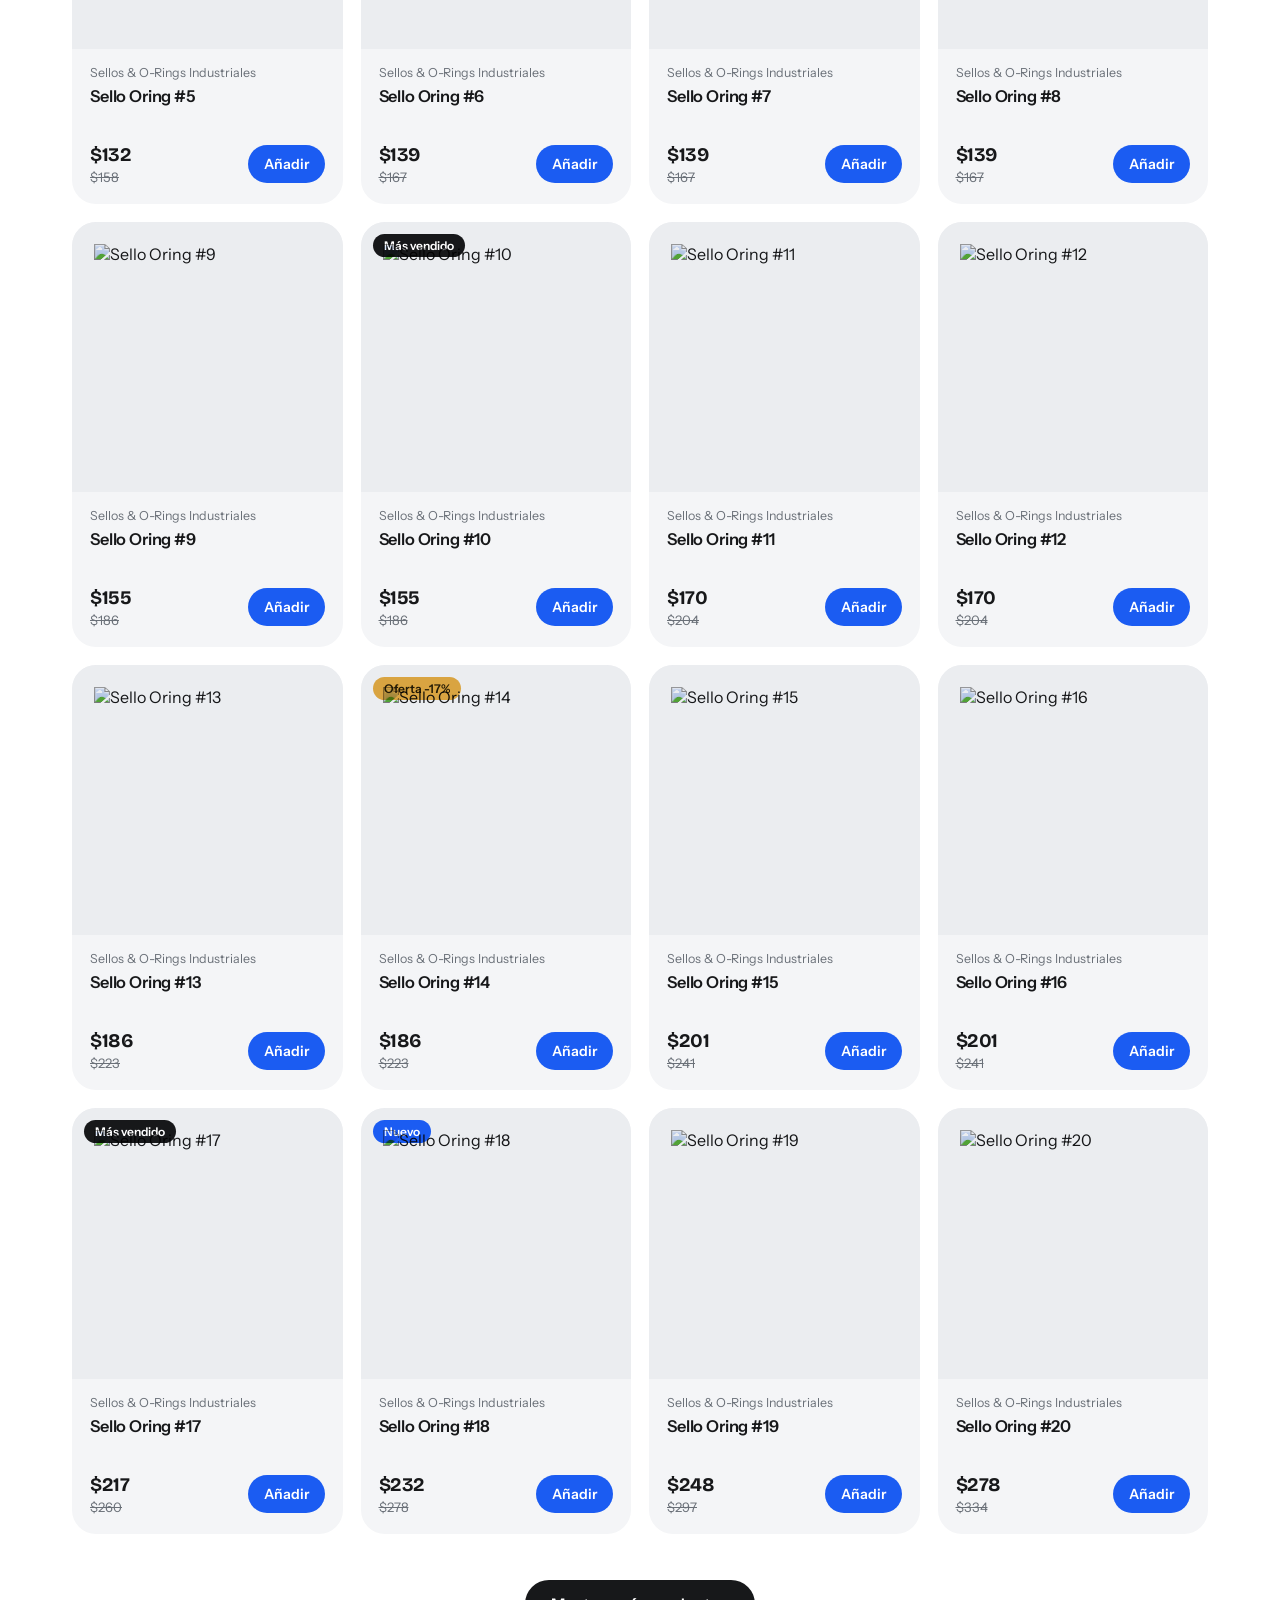
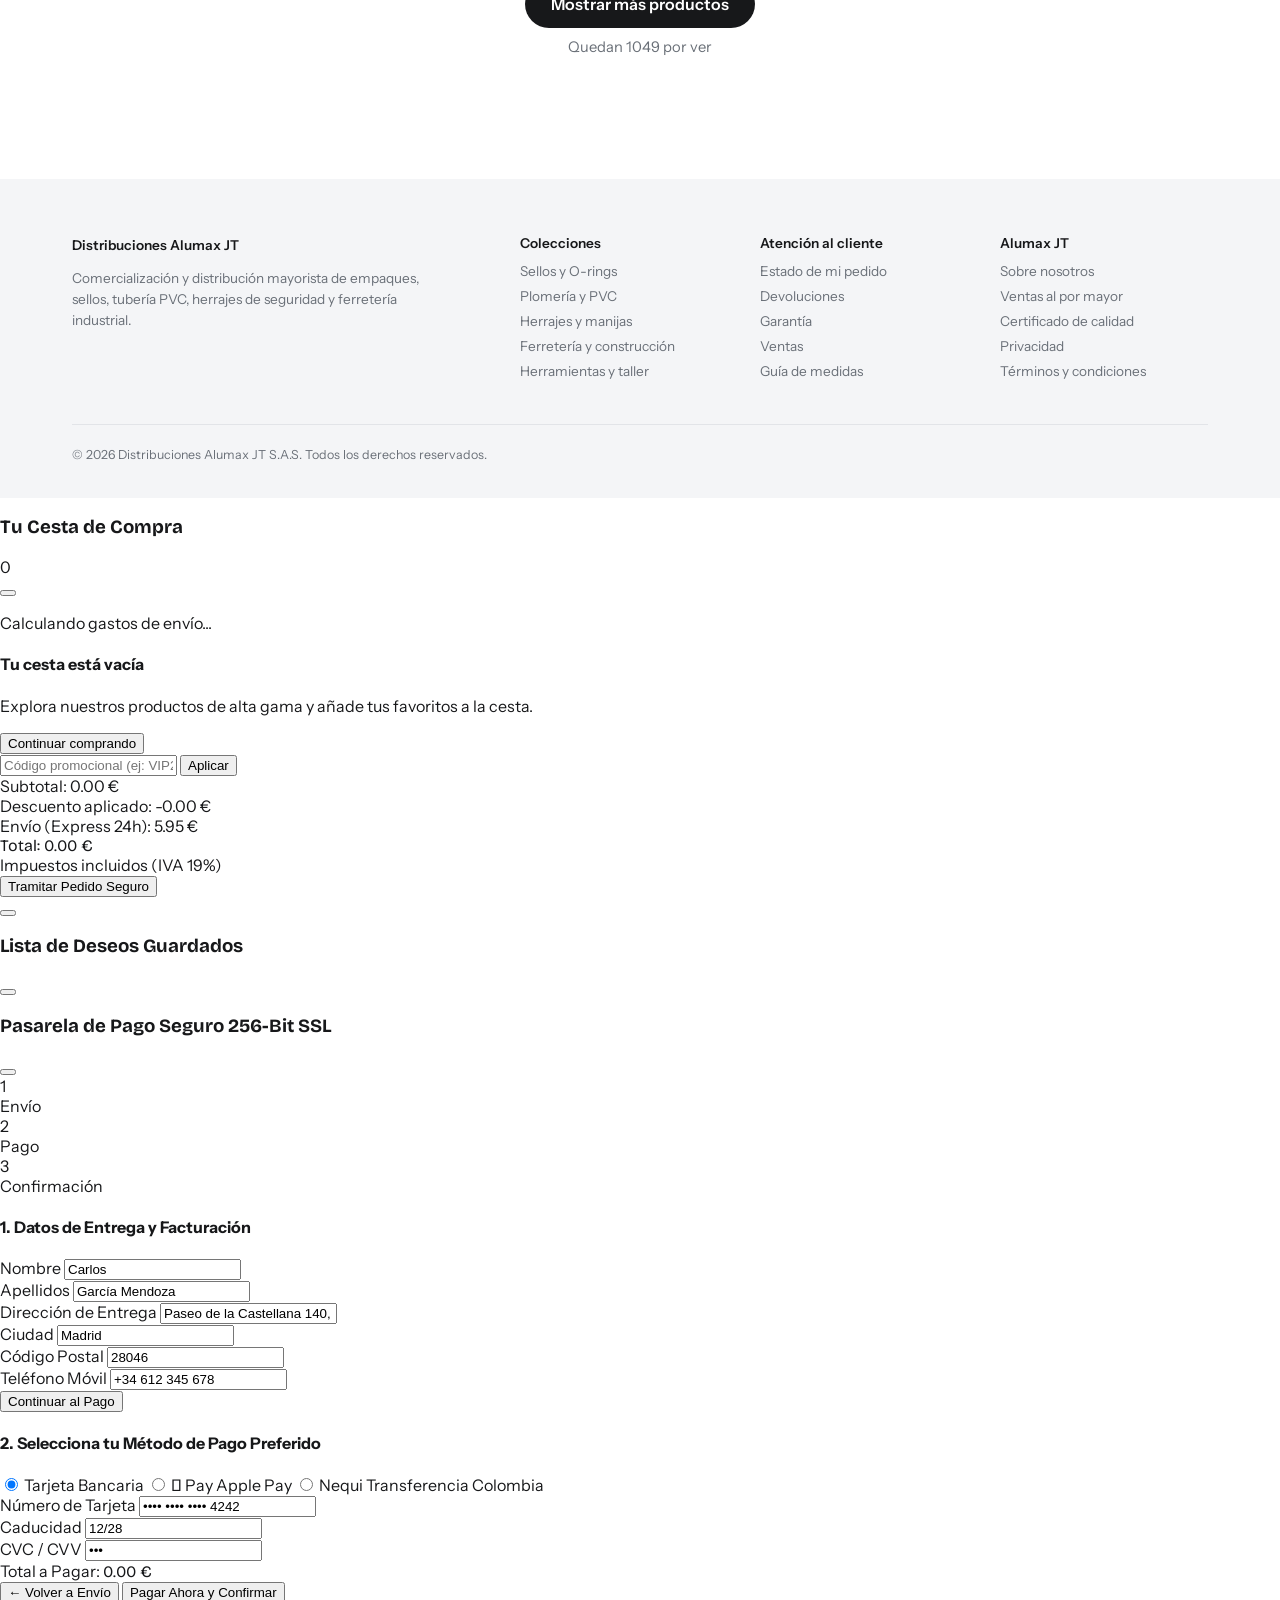
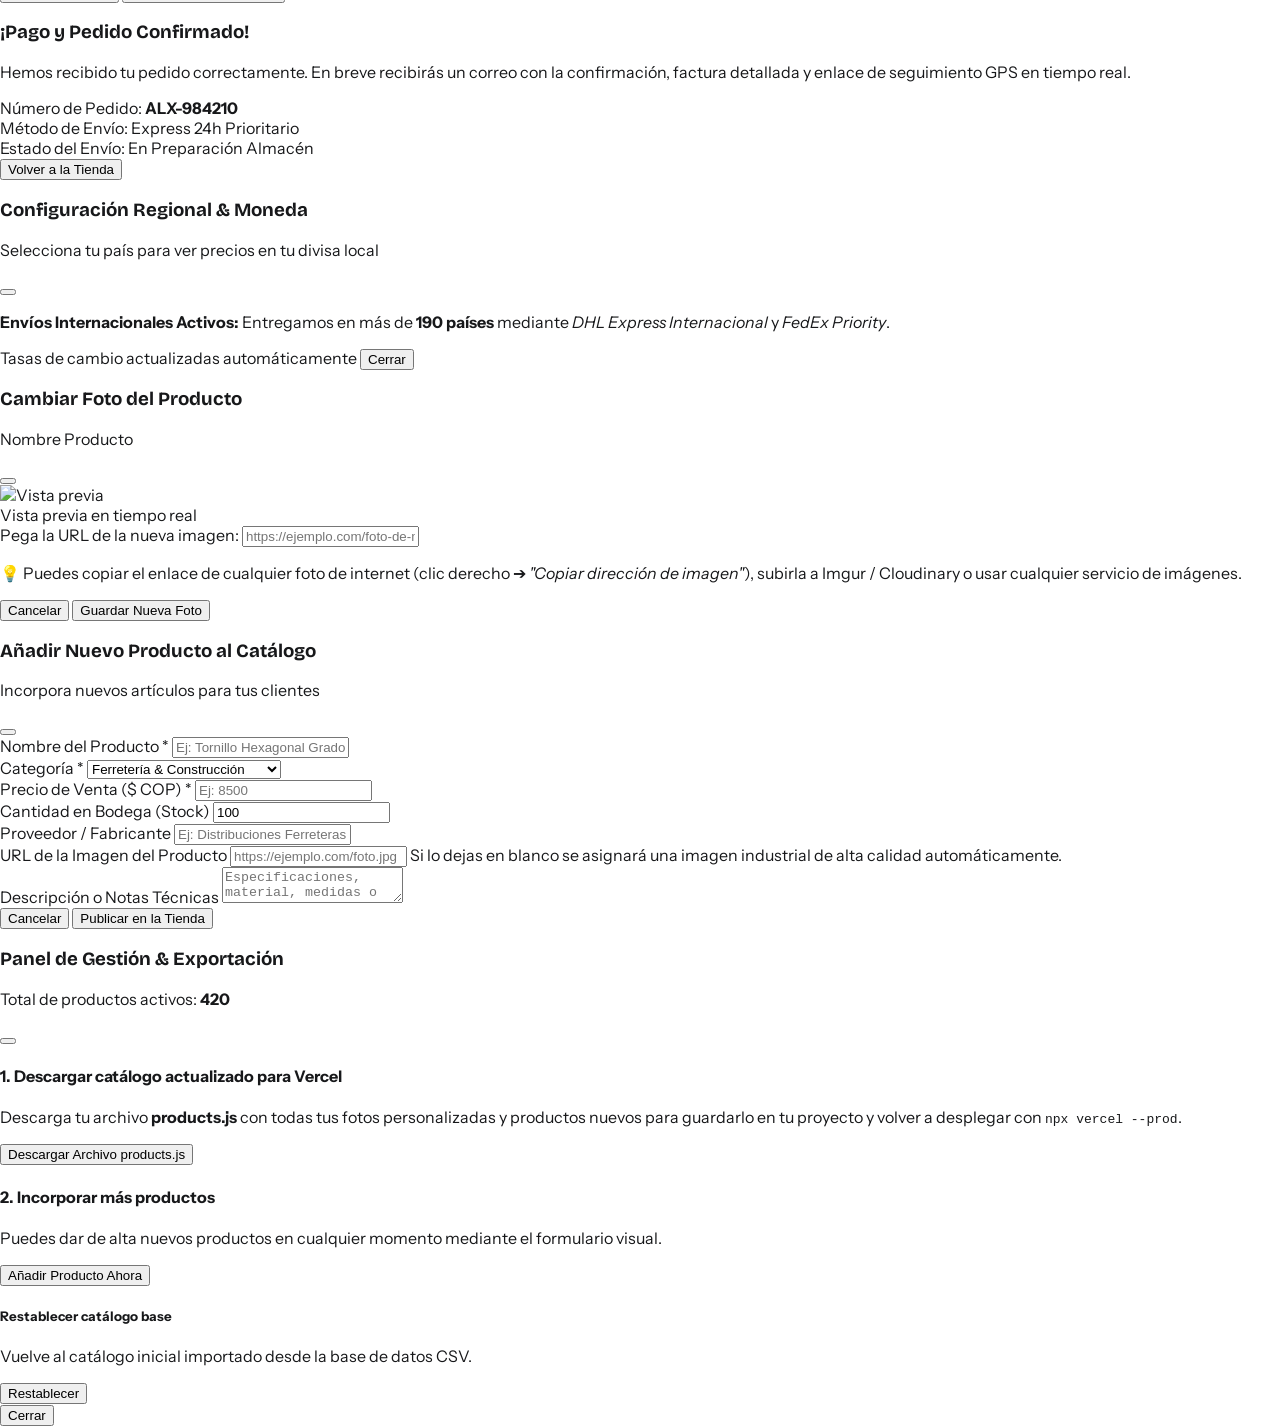
==== commit 327b38d3: "Add files via upload" ====
--- a/index.html
+++ b/index.html
@@ -746,6 +746,12 @@
                 <option value="herrajes-seguridad">Herrajes & Manijas</option>
                 <option value="ferreteria-industrial" selected>Ferretería & Construcción</option>
                 <option value="herramientas-agro">Herramientas & Taller</option>
+                <option value="riego-agro">Riego & Acoples Agrícolas</option>
+                <option value="sanitario-drenaje">Sanitario & Desagües</option>
+                <option value="tornilleria">Tornillería & Fijación</option>
+                <option value="electrico-conduit">Eléctrico & Conduit</option>
+                <option value="griferia-banio">Grifería & Baño</option>
+                <option value="cortinas-perfiles">Cortinas, Aluminio & Perfiles</option>
               </select>
             </div>
             <div>
@@ -873,6 +879,7 @@
 
   <!-- Application Logic Scripts -->
   <script src="products.js"></script>
+  <script src="productos-extra.js"></script>
   <script src="app.js"></script>
   <script src="supabase-sync.js"></script>
 </body>
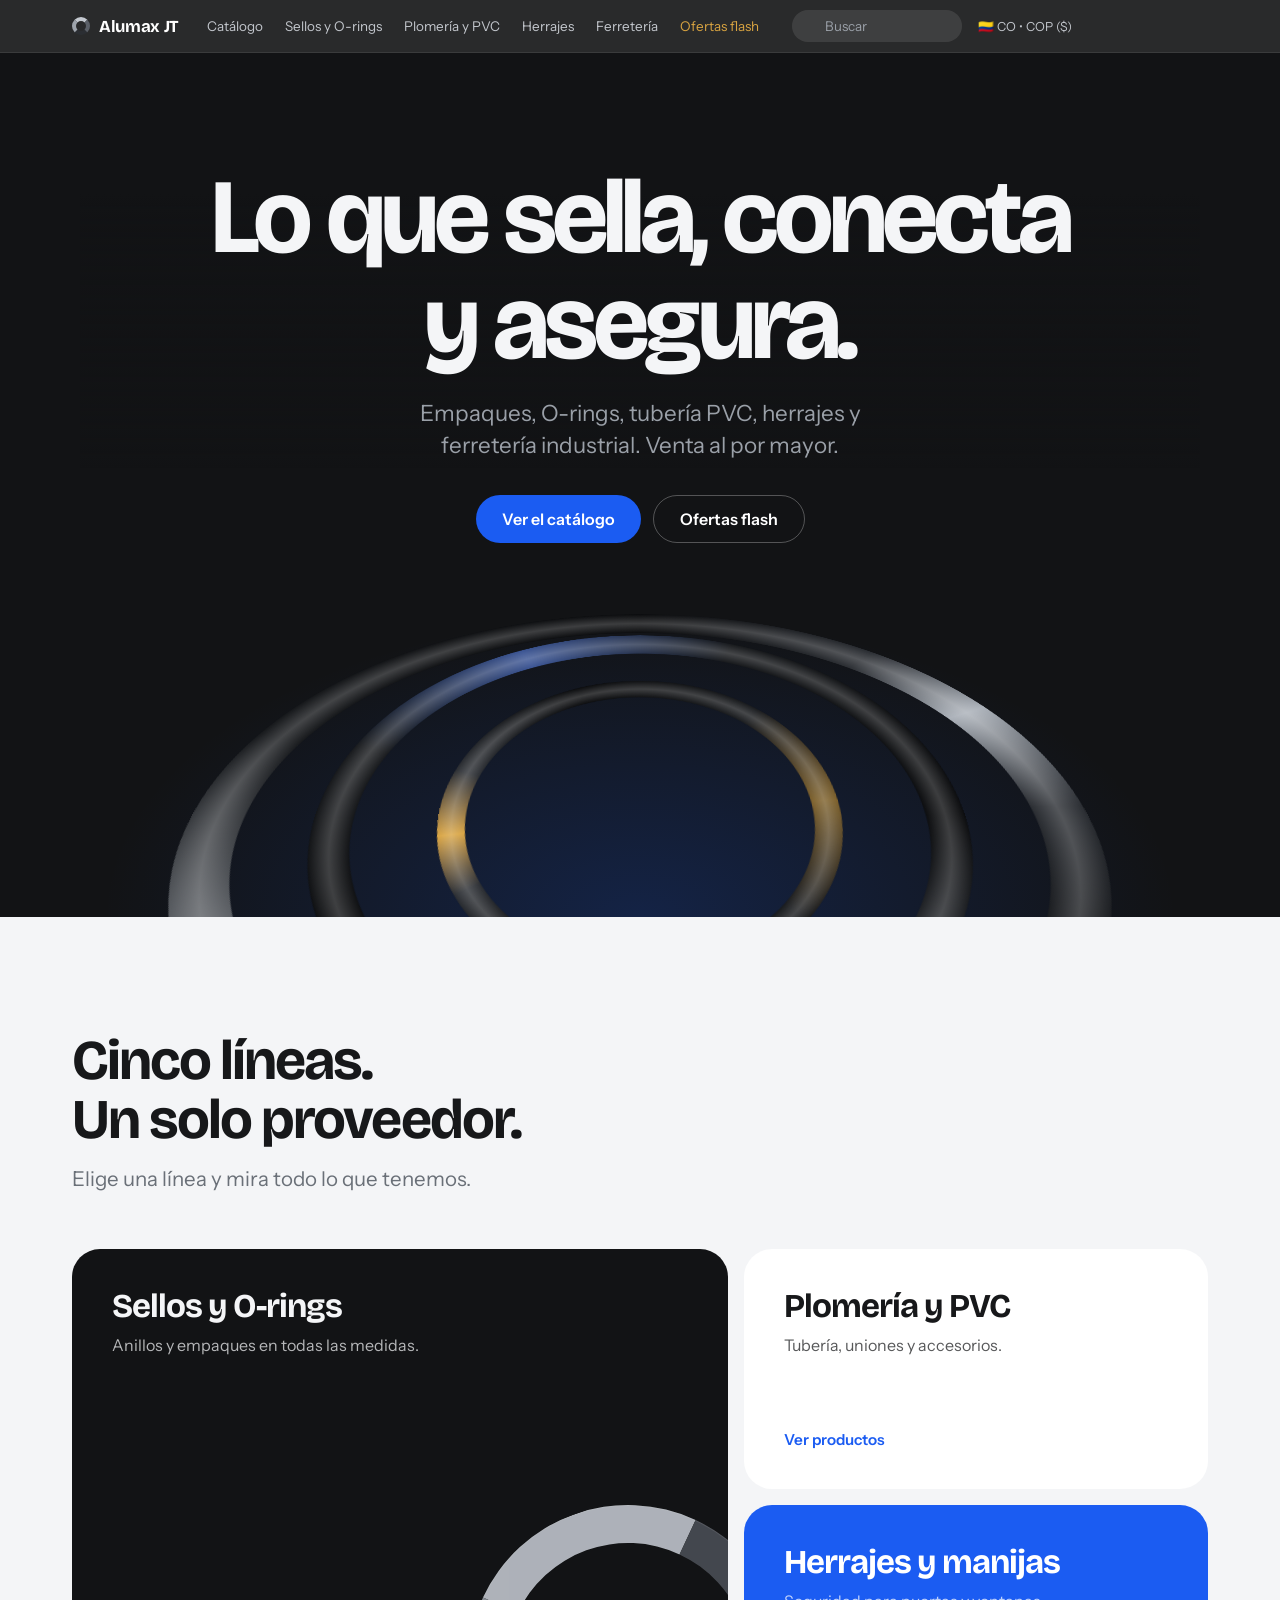
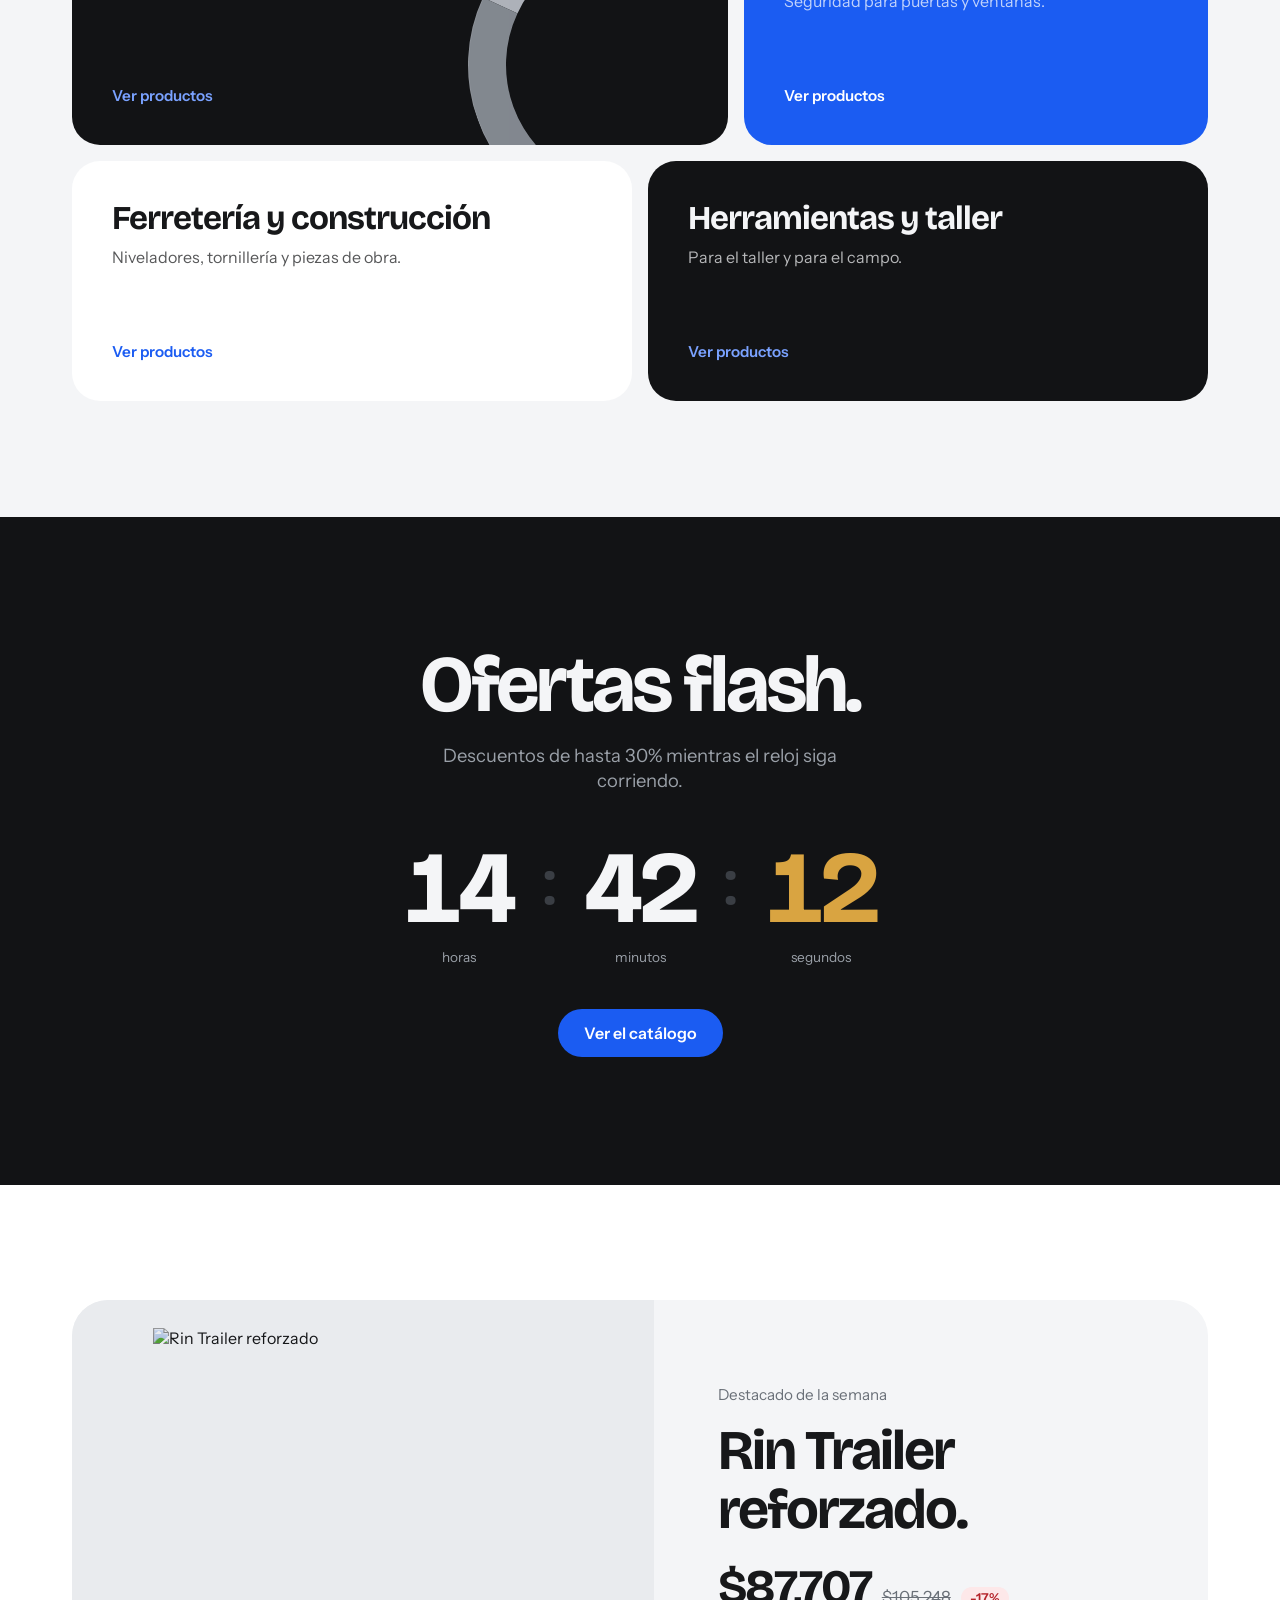
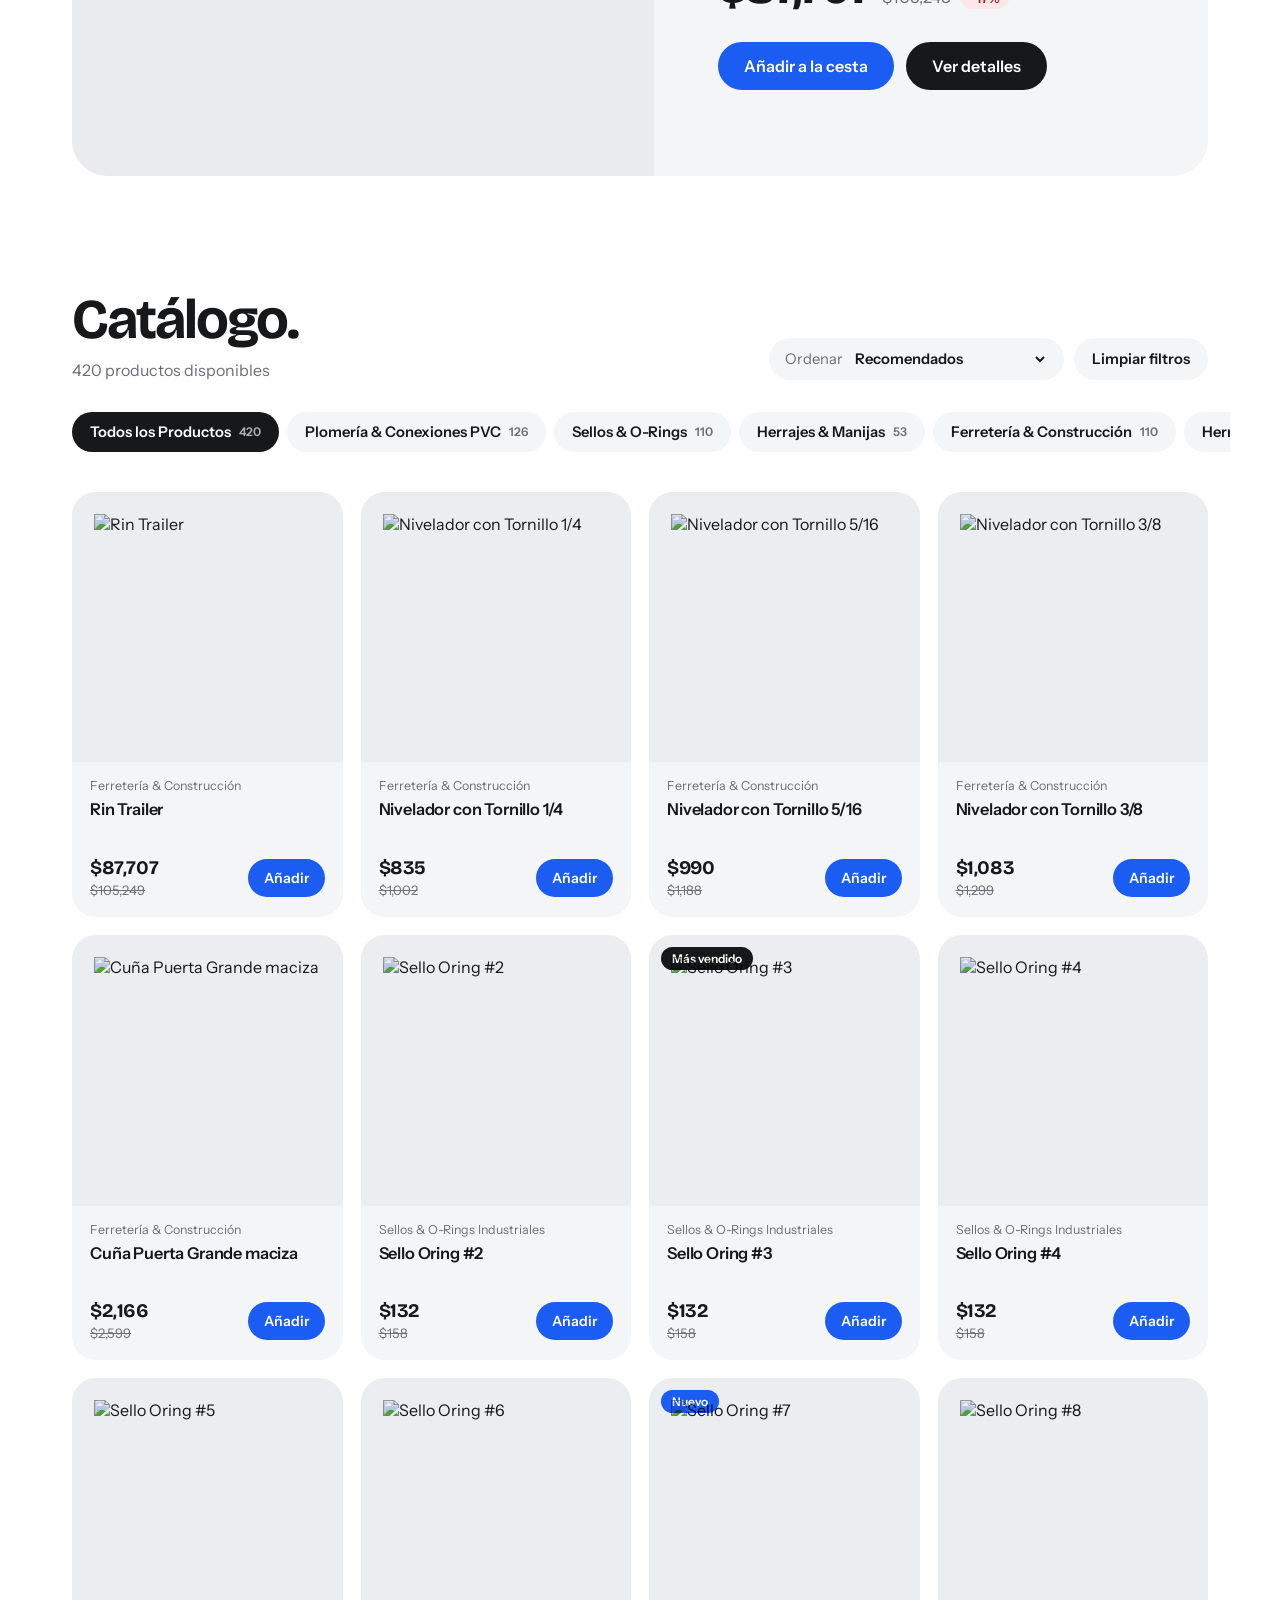
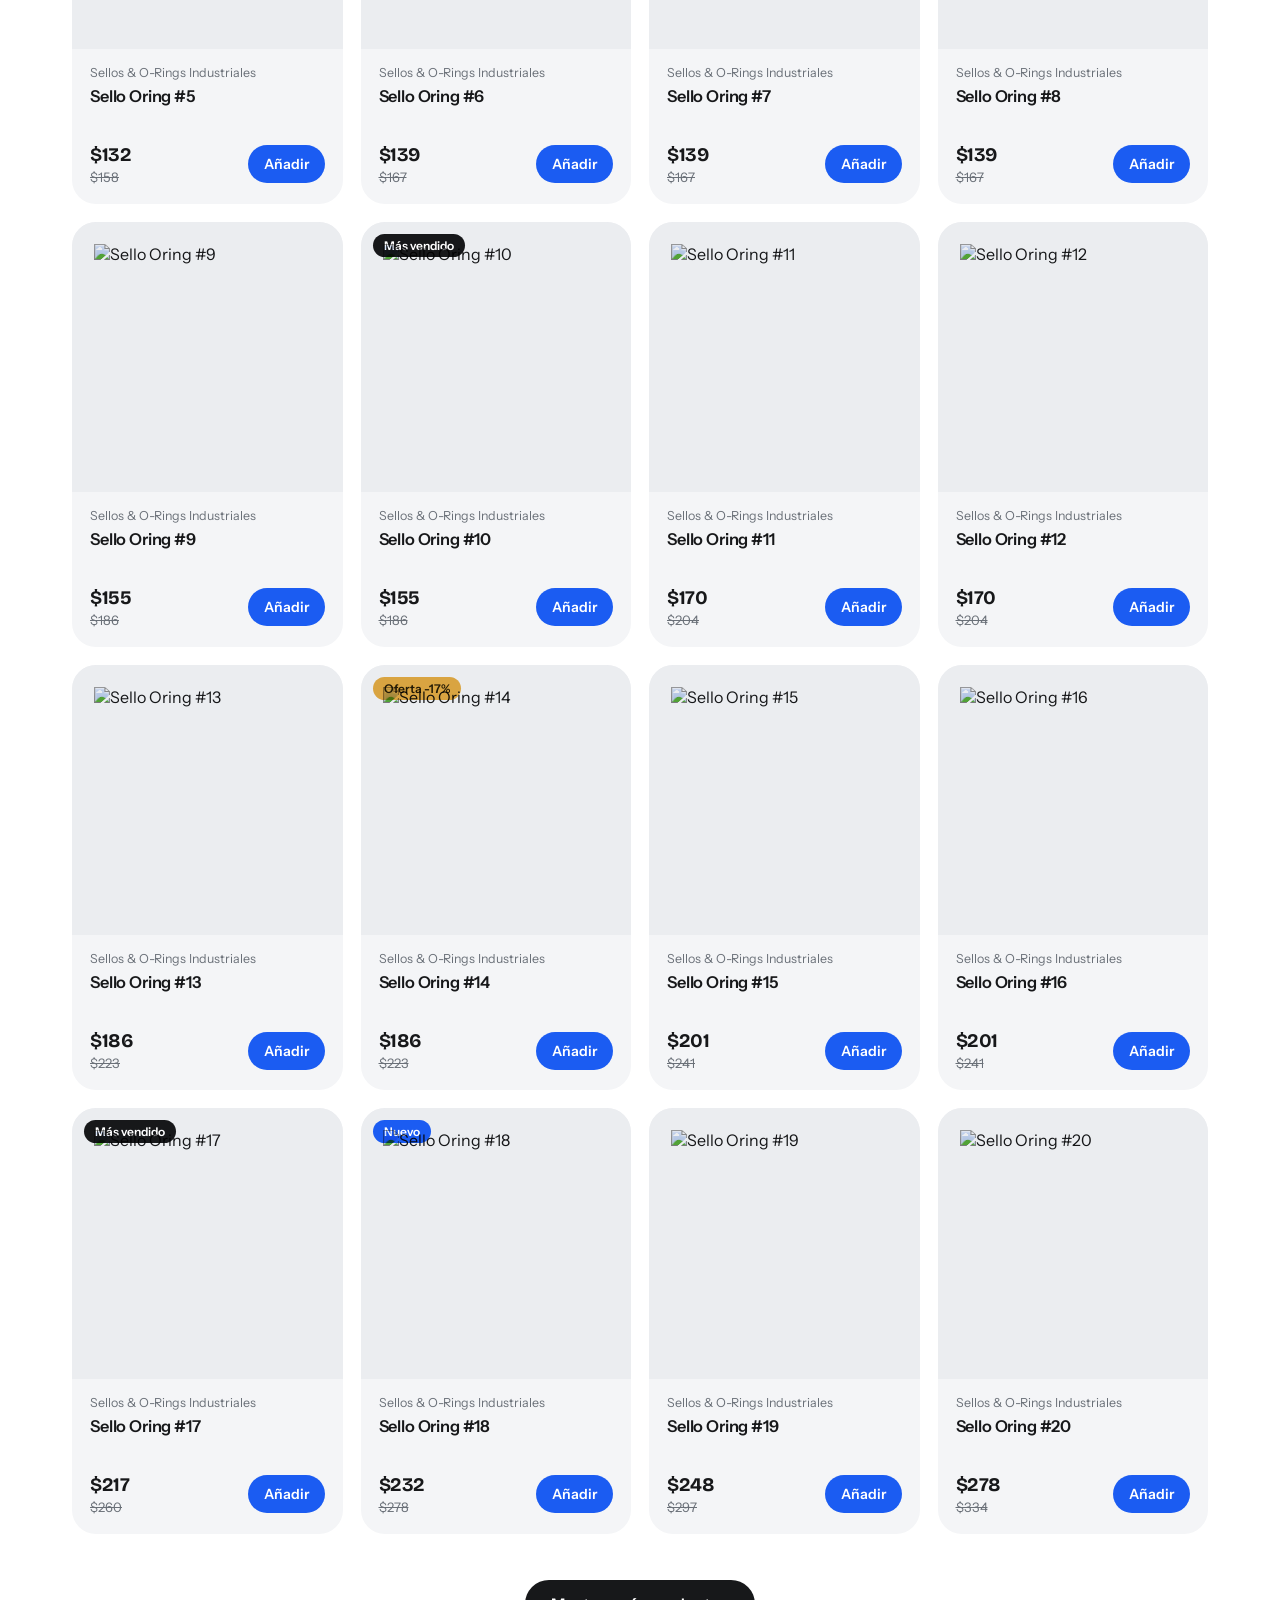
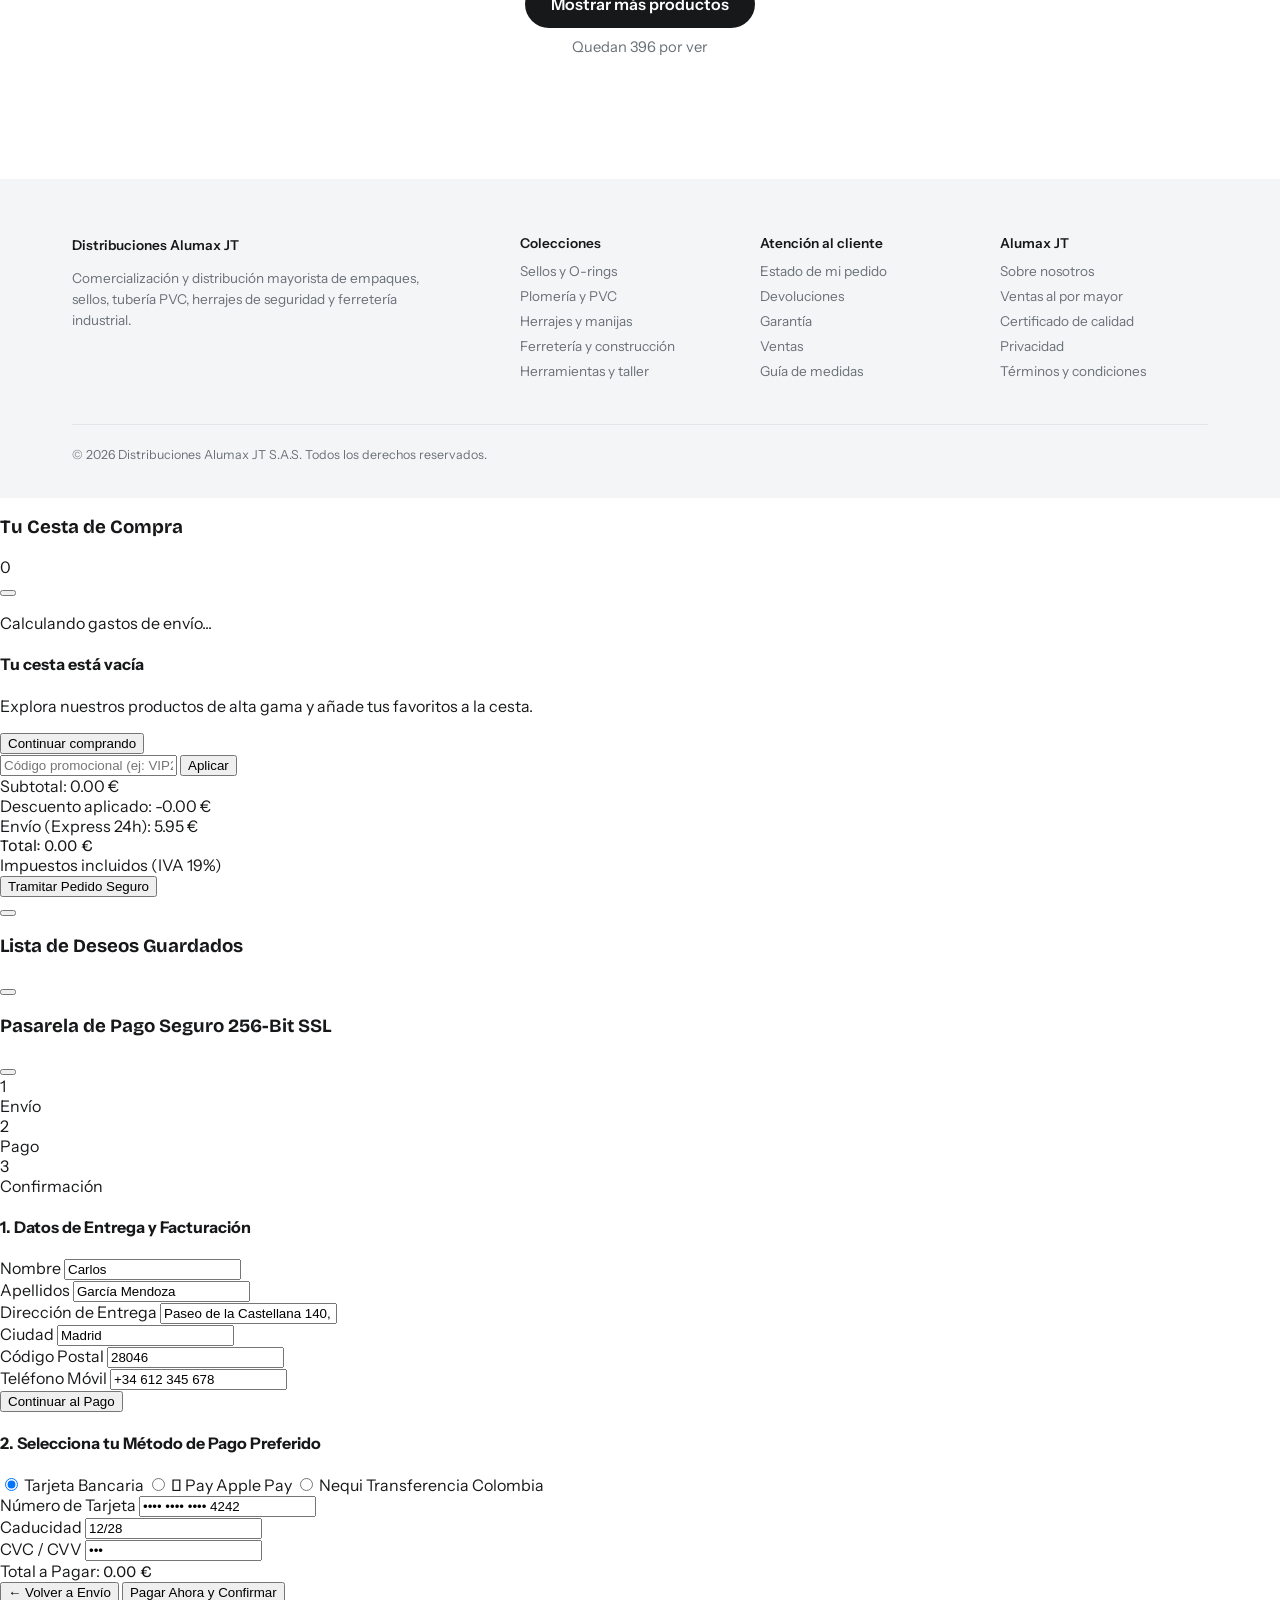
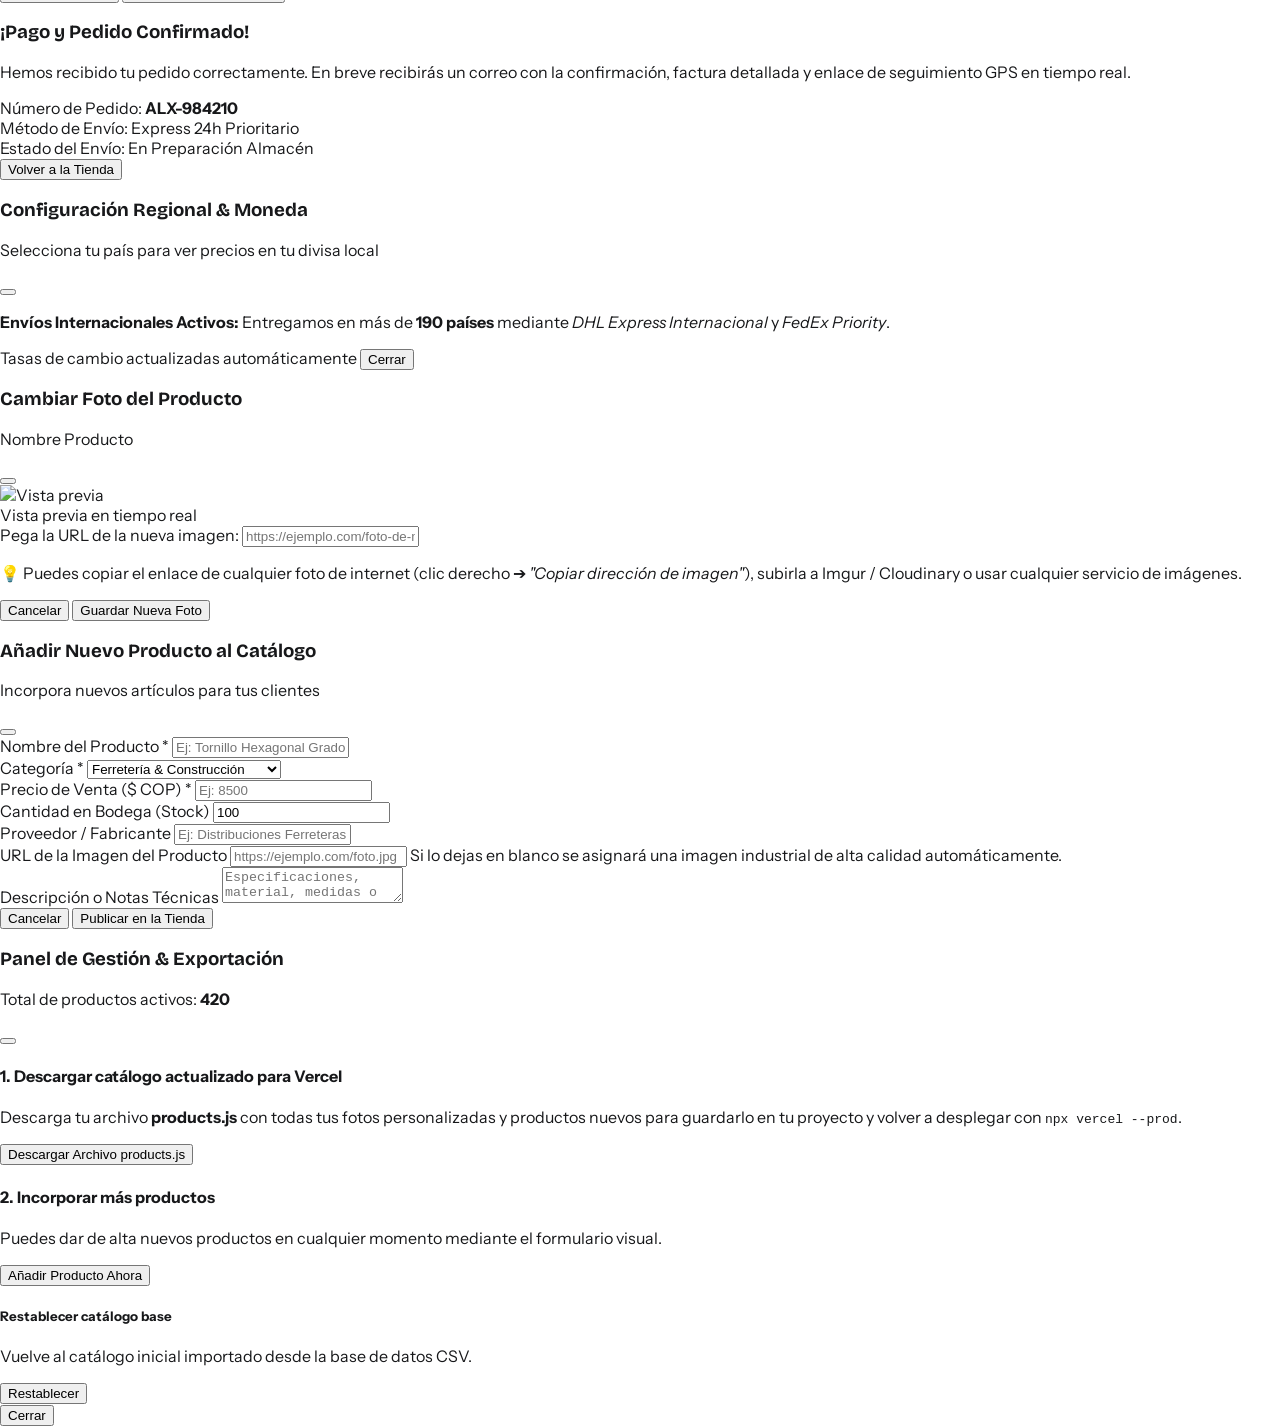
==== commit 8c6cced5: "Add files via upload" ====
--- a/index.html
+++ b/index.html
@@ -256,7 +256,7 @@
             <li><a href="#">Ventas al por mayor</a></li>
             <li><a href="#">Certificado de calidad</a></li>
             <li><a href="#">Privacidad</a></li>
-            <li><a href="#">Términos y condiciones</a></li>
+            <li><a href="/terminos.html">Términos y condiciones</a></li>
           </ul>
         </div>
       </div>
@@ -746,12 +746,6 @@
                 <option value="herrajes-seguridad">Herrajes & Manijas</option>
                 <option value="ferreteria-industrial" selected>Ferretería & Construcción</option>
                 <option value="herramientas-agro">Herramientas & Taller</option>
-                <option value="riego-agro">Riego & Acoples Agrícolas</option>
-                <option value="sanitario-drenaje">Sanitario & Desagües</option>
-                <option value="tornilleria">Tornillería & Fijación</option>
-                <option value="electrico-conduit">Eléctrico & Conduit</option>
-                <option value="griferia-banio">Grifería & Baño</option>
-                <option value="cortinas-perfiles">Cortinas, Aluminio & Perfiles</option>
               </select>
             </div>
             <div>
@@ -879,7 +873,6 @@
 
   <!-- Application Logic Scripts -->
   <script src="products.js"></script>
-  <script src="productos-extra.js"></script>
   <script src="app.js"></script>
   <script src="supabase-sync.js"></script>
 </body>
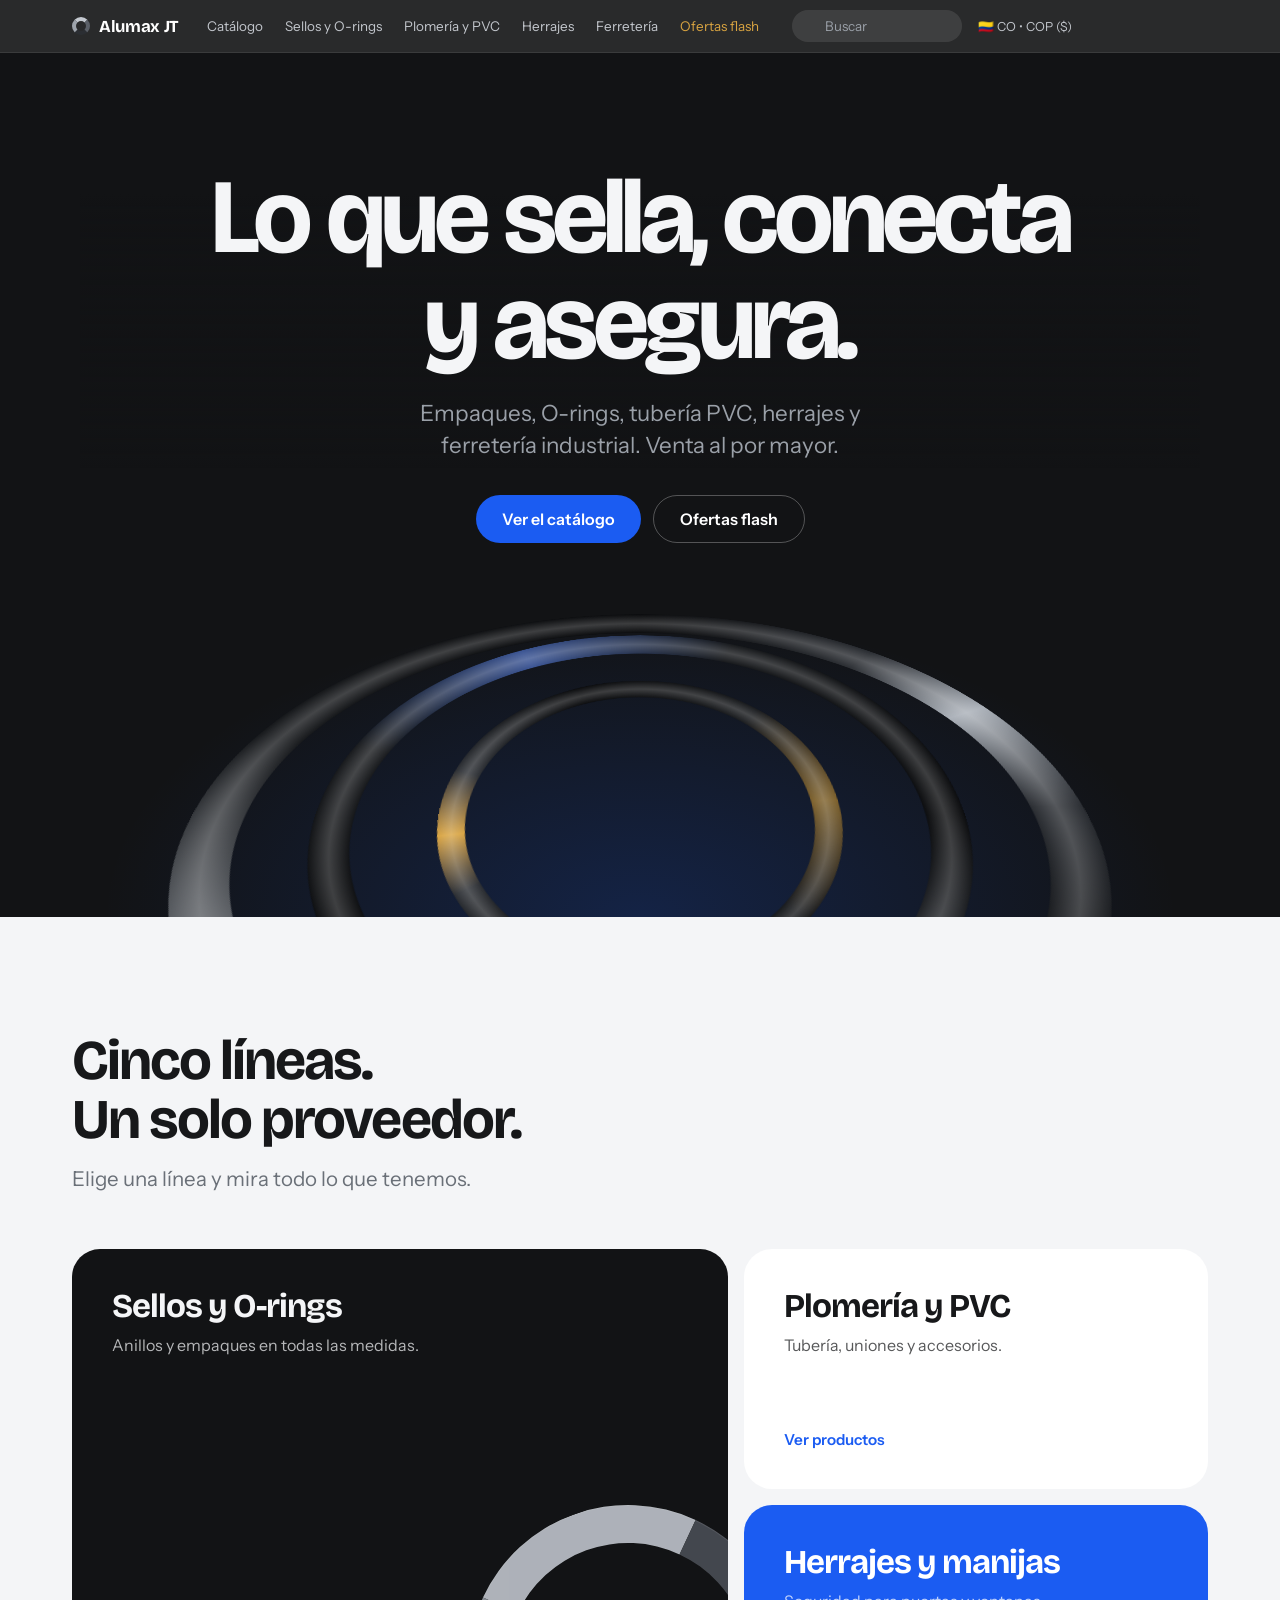
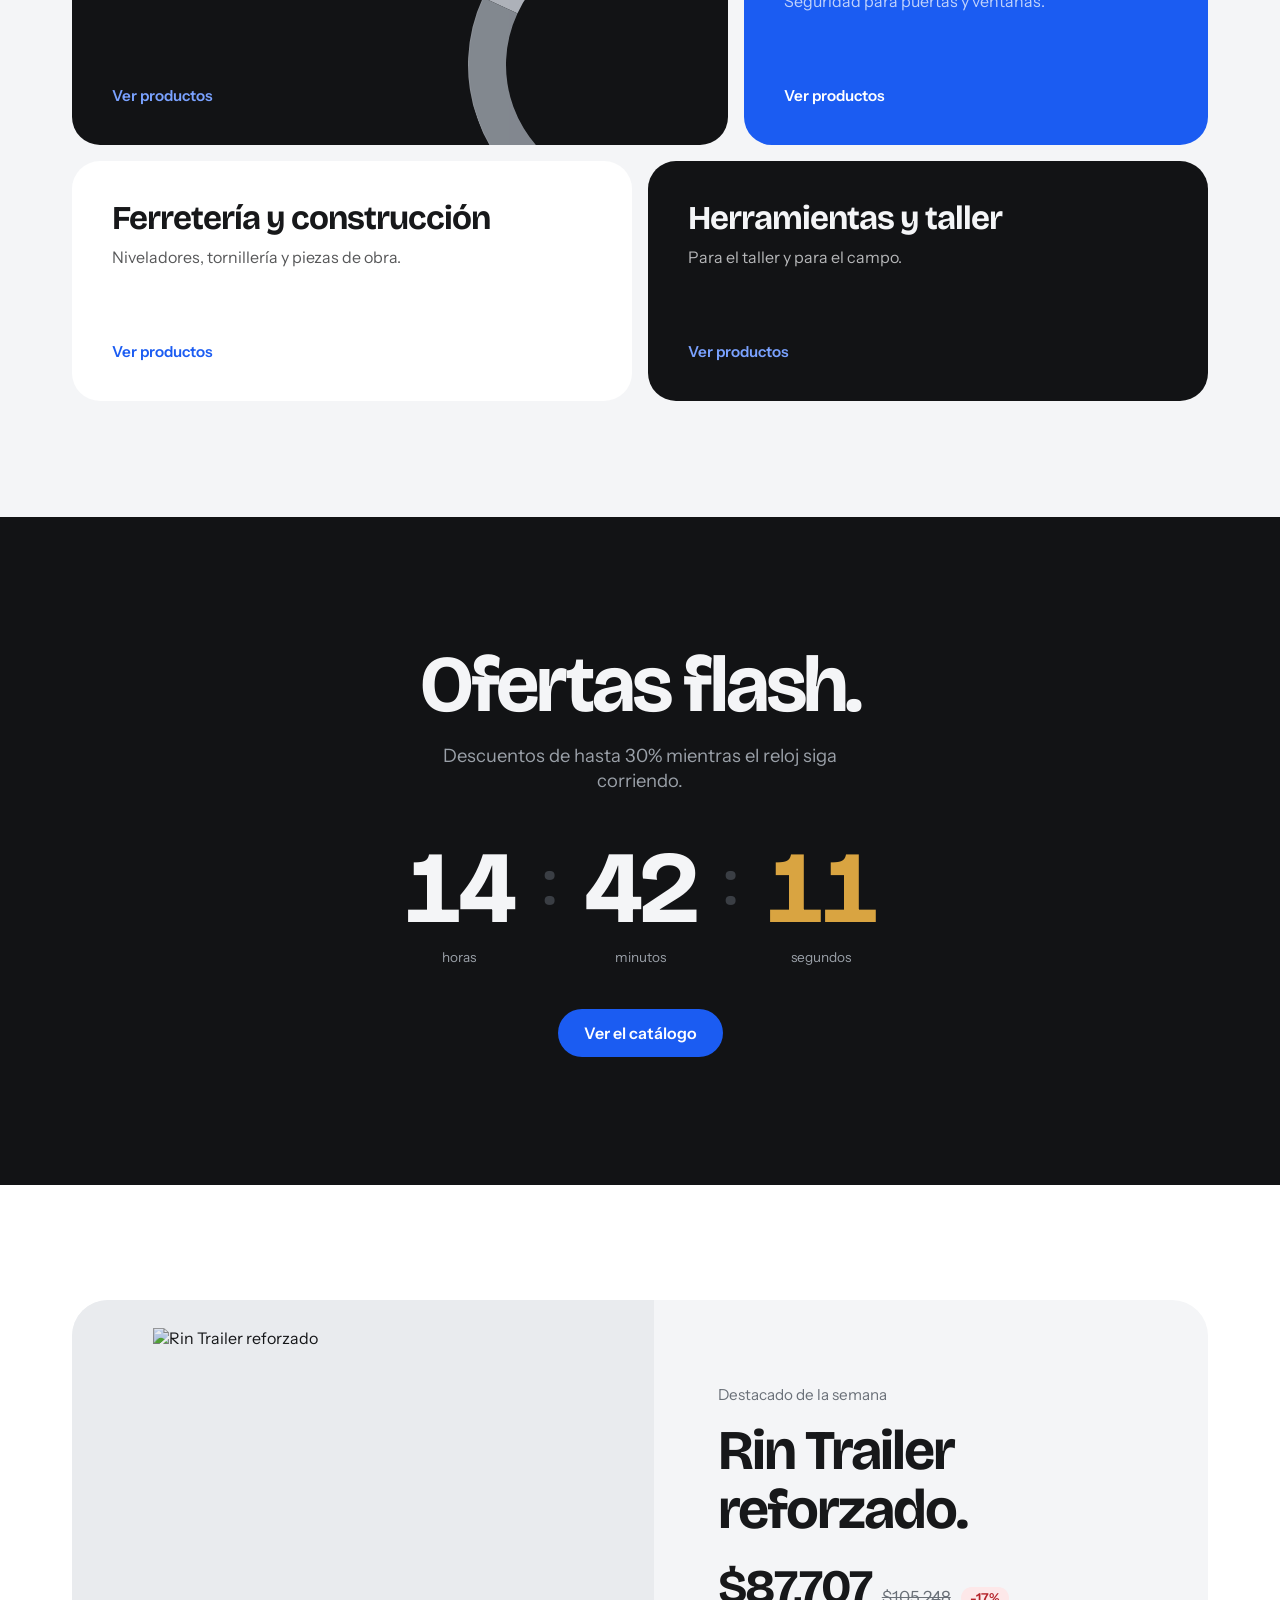
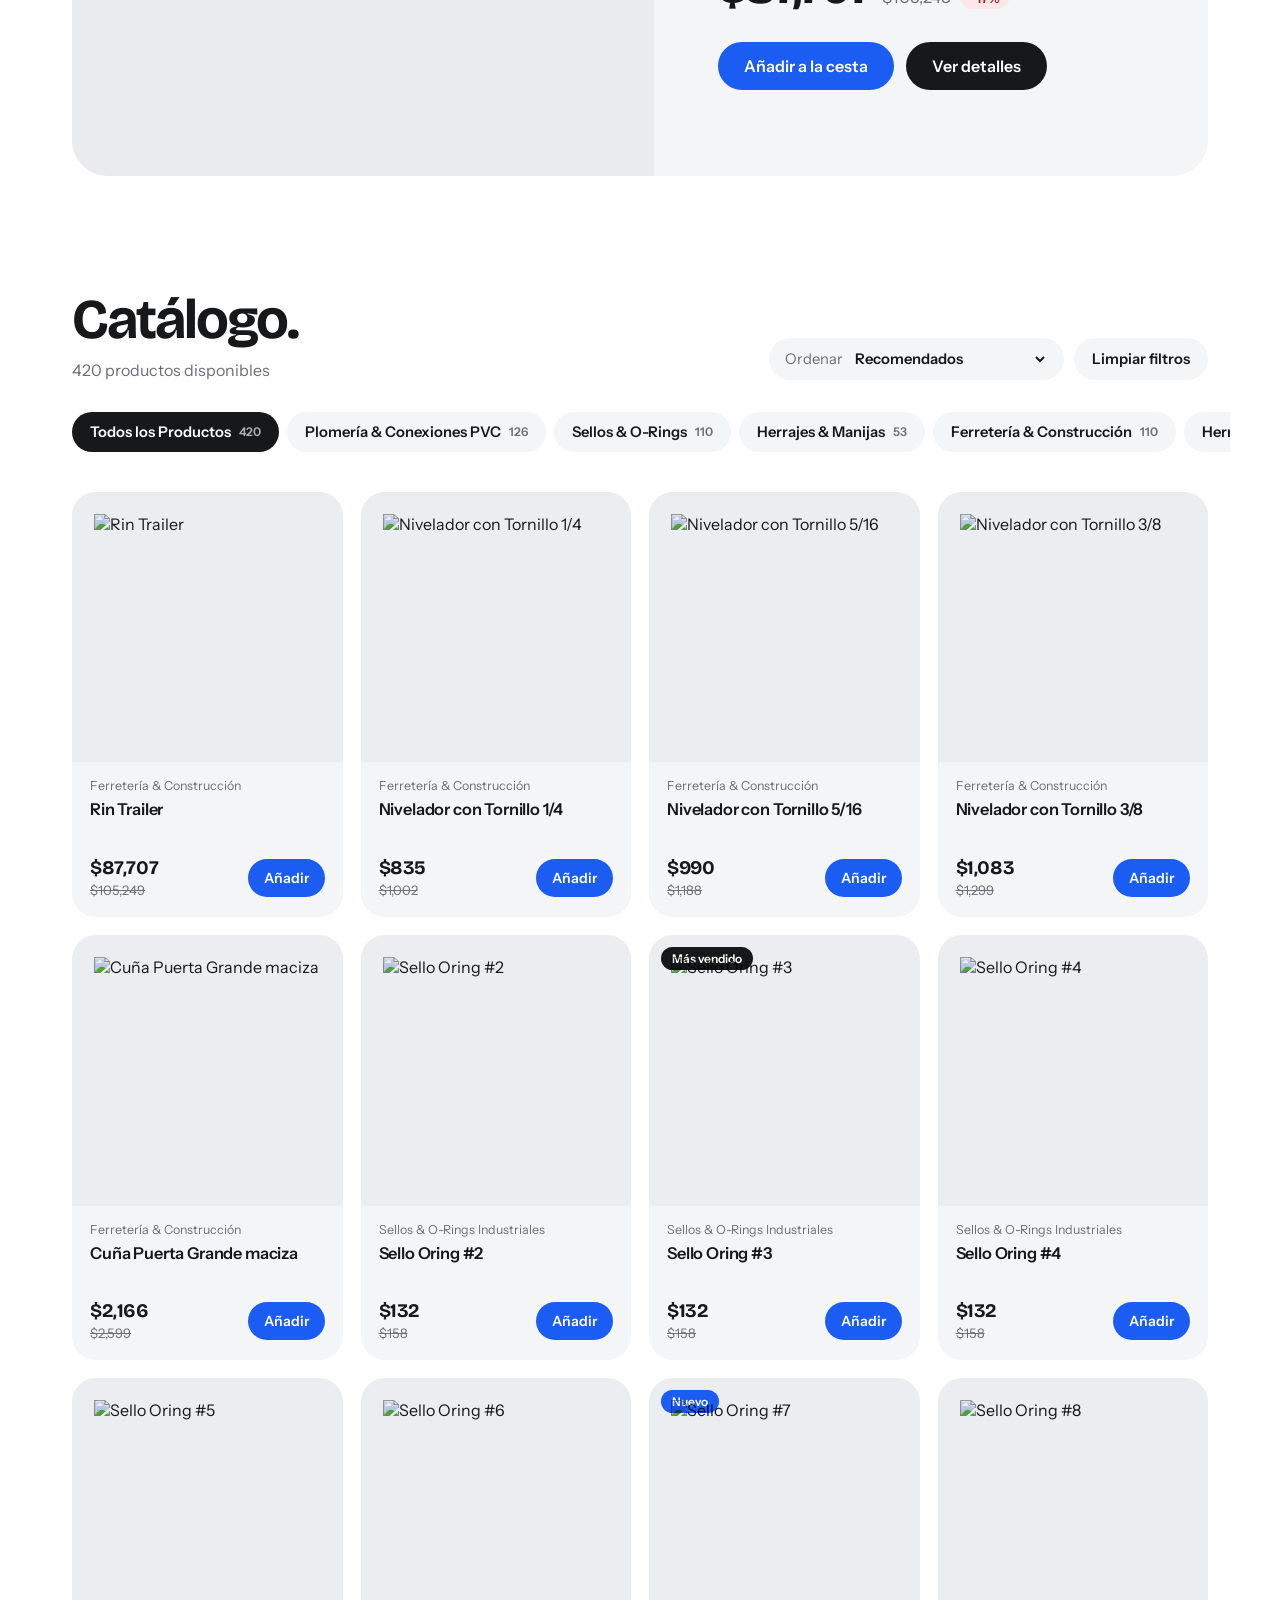
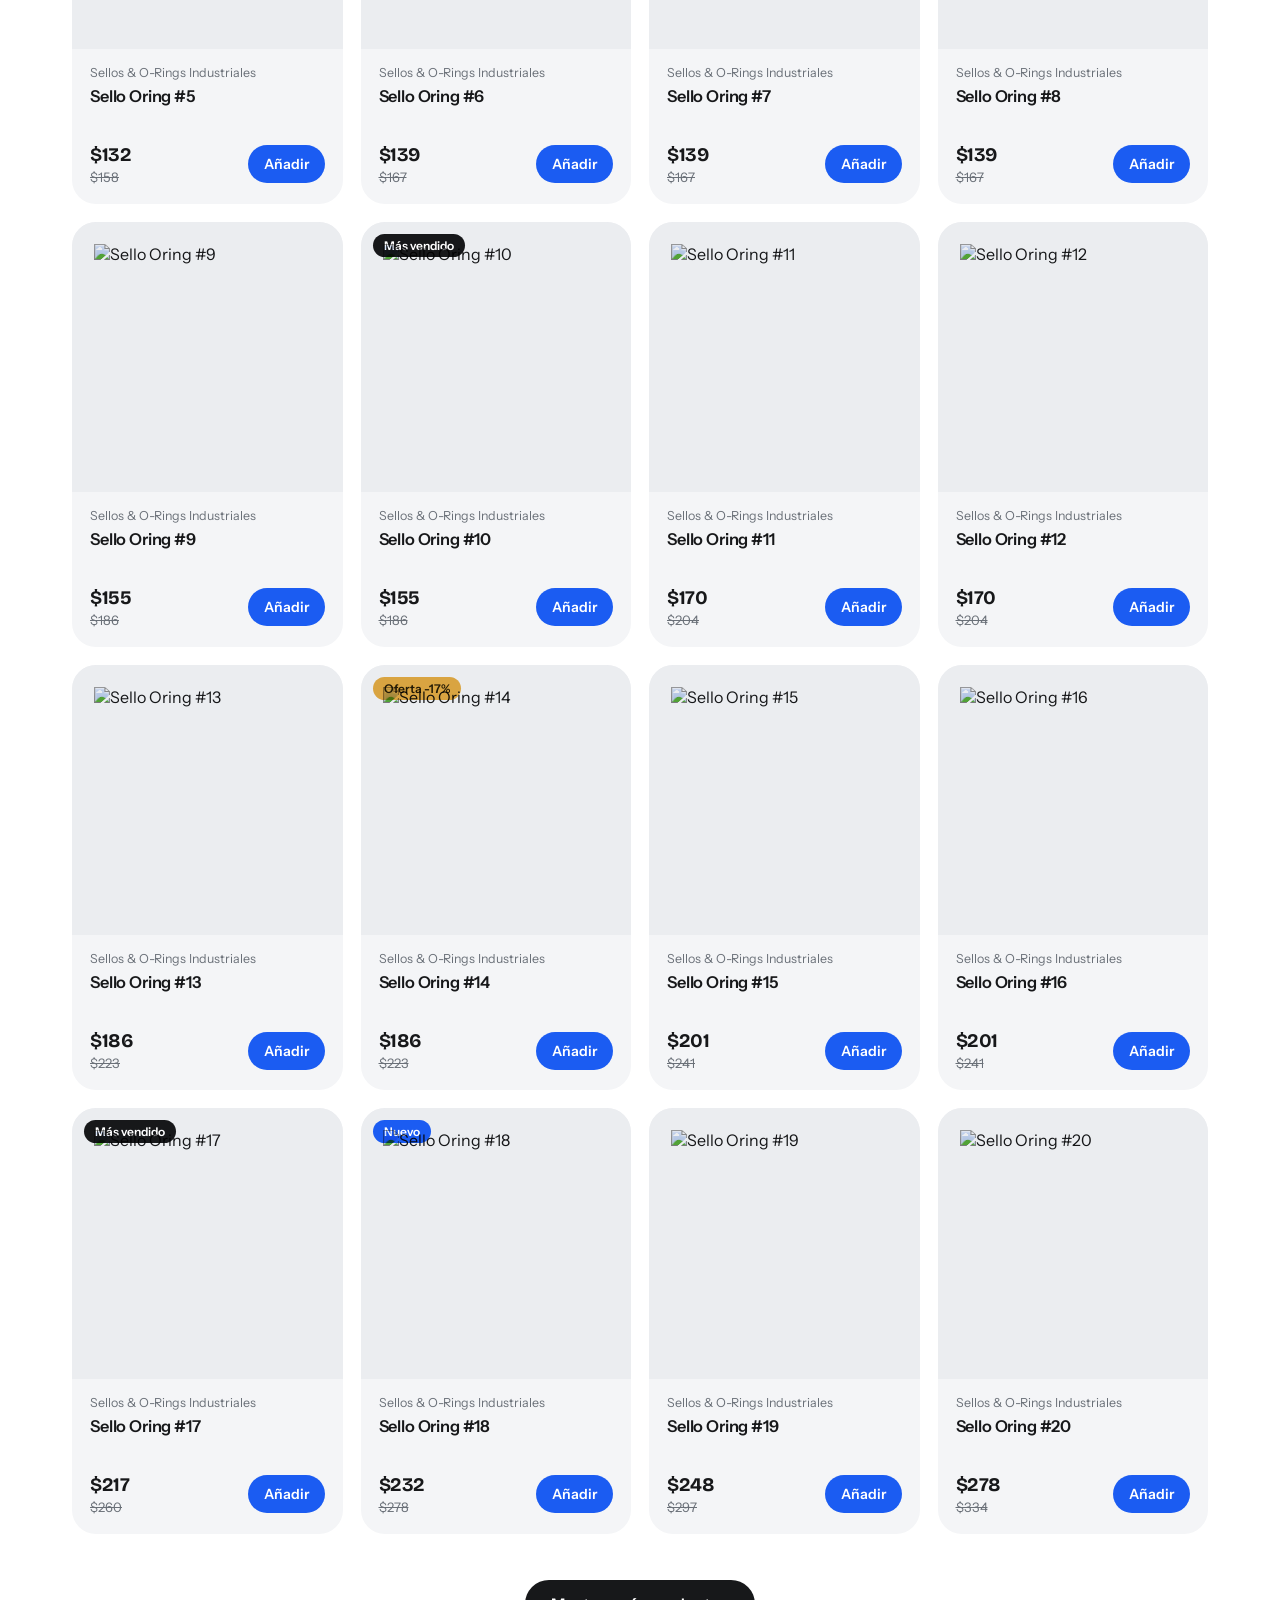
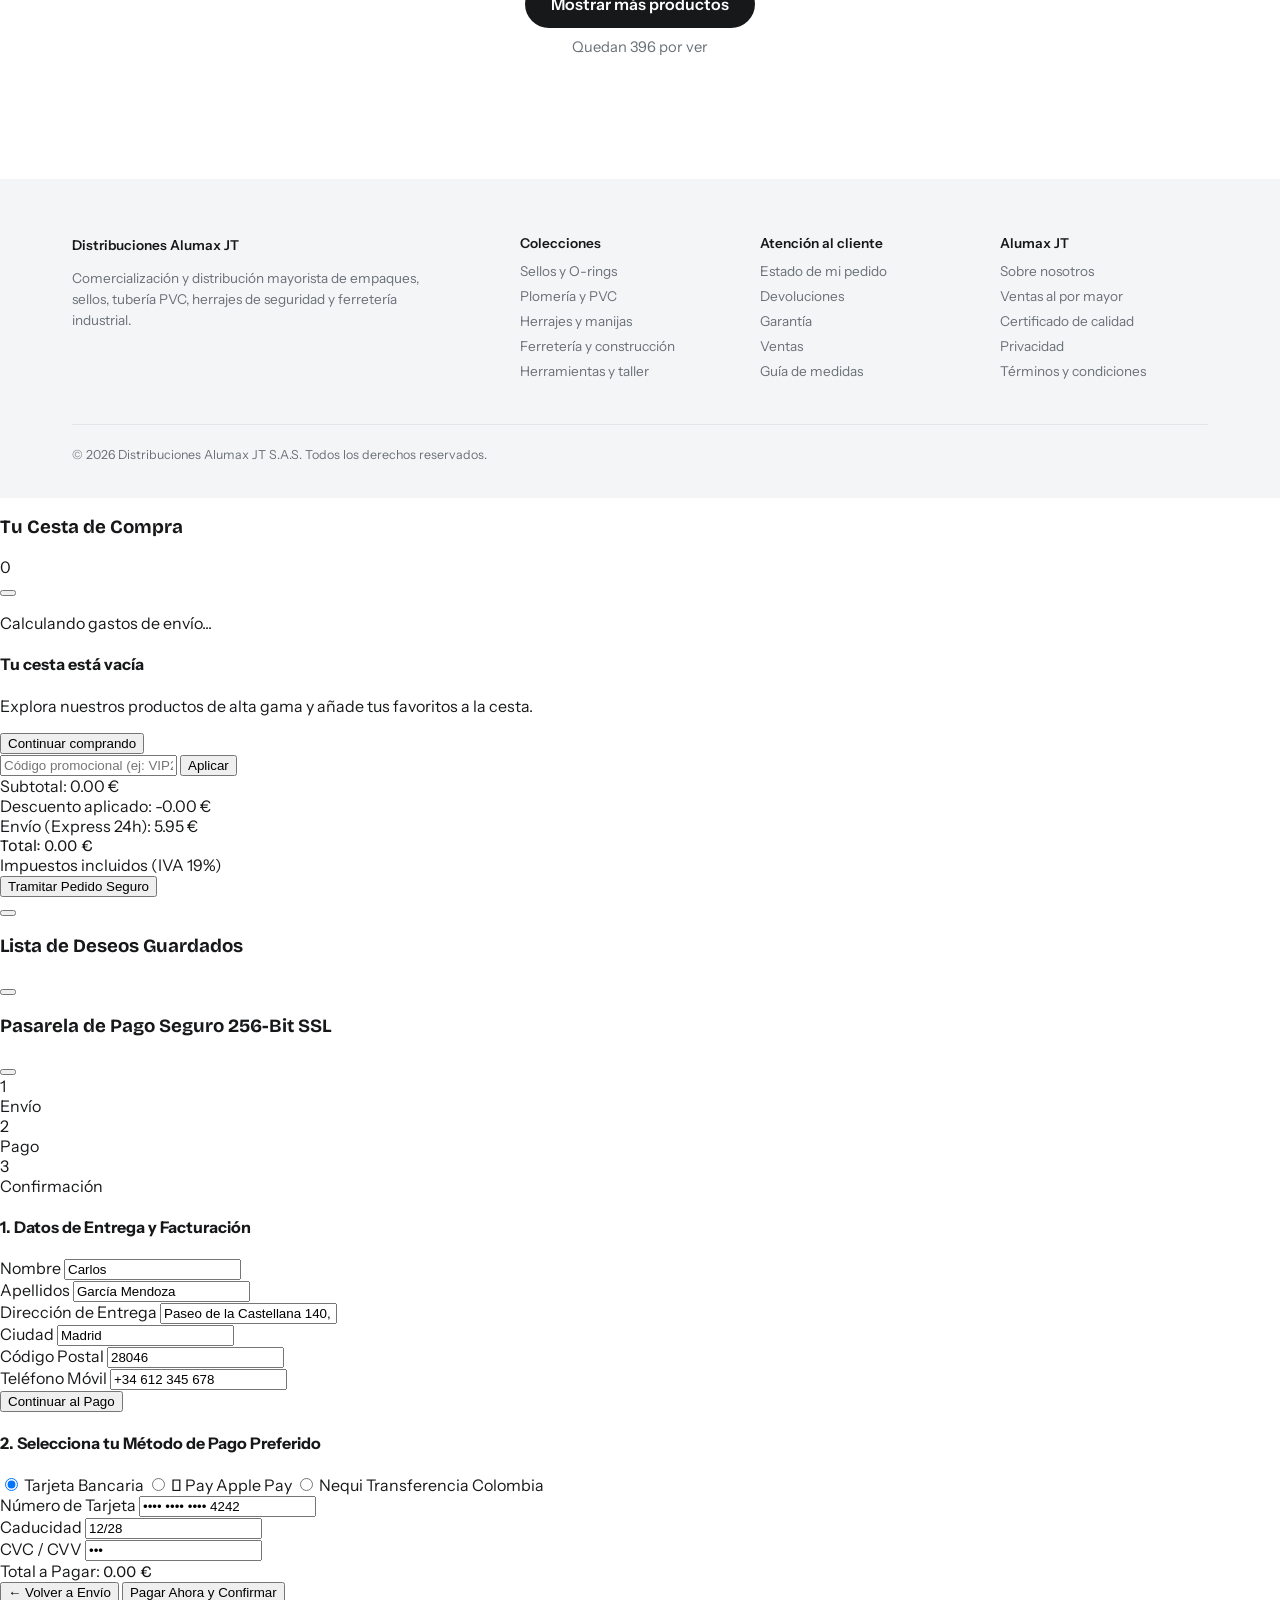
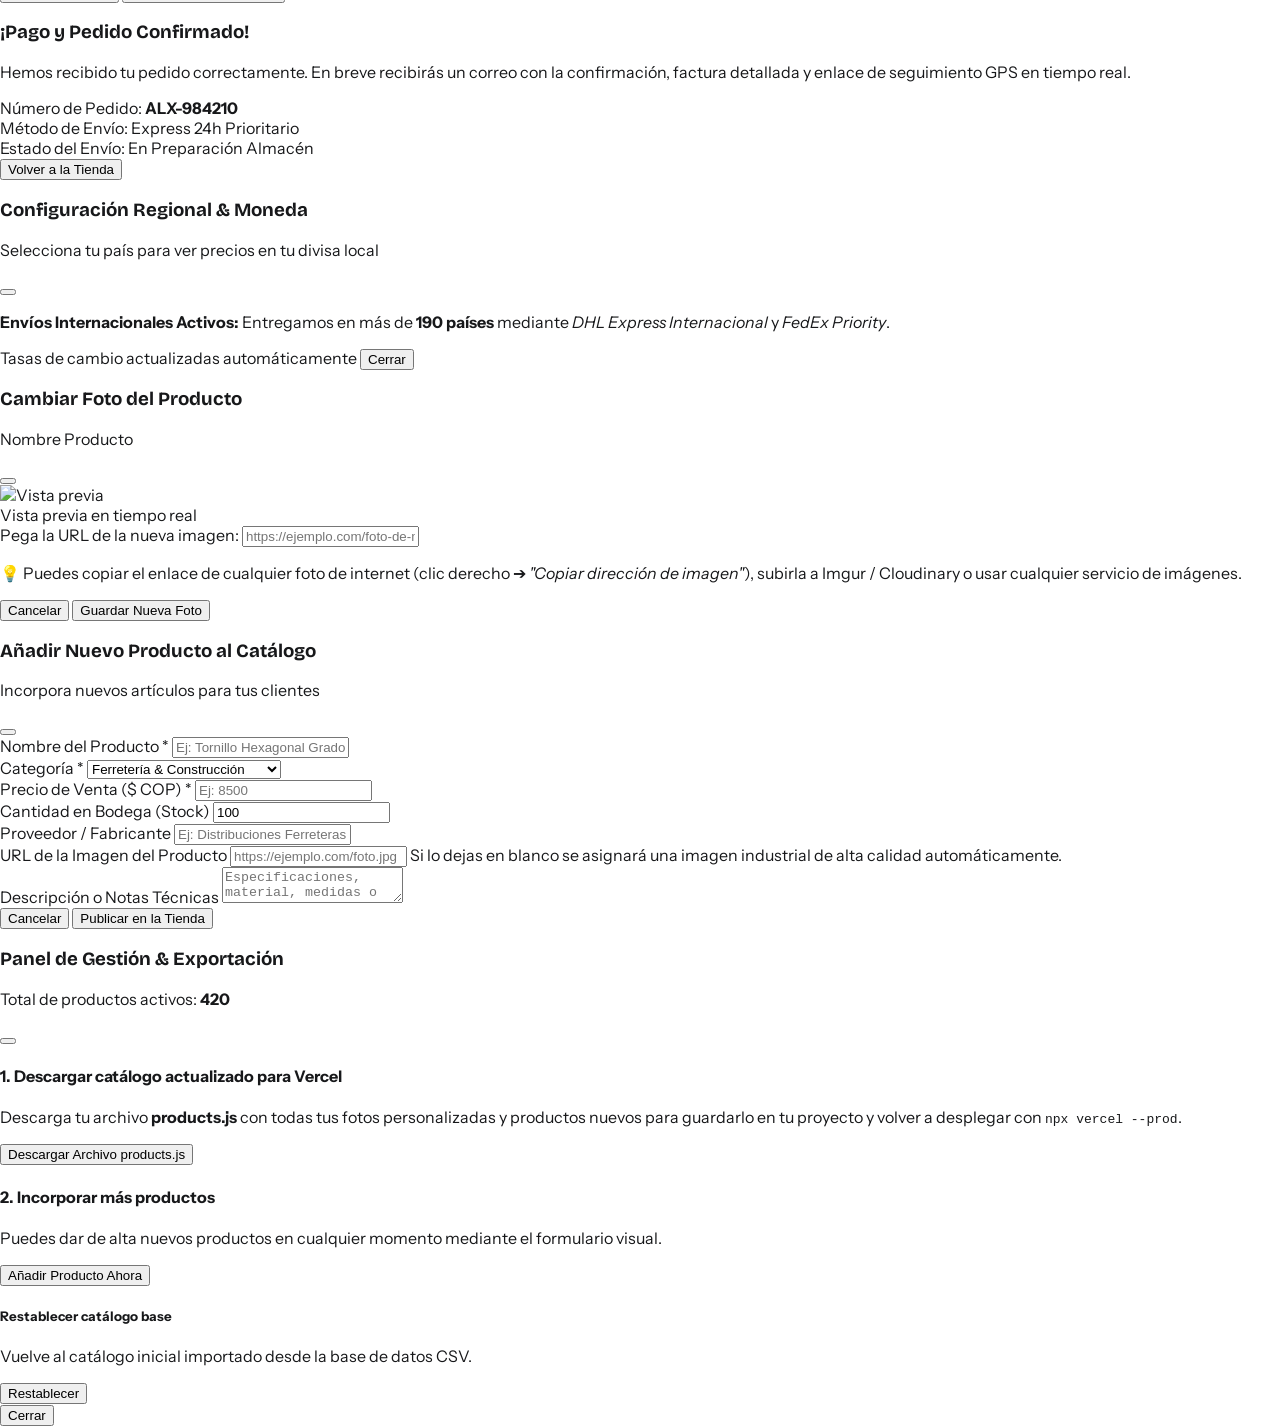
==== commit 6f1c94bd: "Add files via upload" ====
--- a/index.html
+++ b/index.html
@@ -255,7 +255,7 @@
             <li><a href="#">Sobre nosotros</a></li>
             <li><a href="#">Ventas al por mayor</a></li>
             <li><a href="#">Certificado de calidad</a></li>
-            <li><a href="#">Privacidad</a></li>
+            <li><a href="/privacidad.html">Privacidad</a></li>
             <li><a href="/terminos.html">Términos y condiciones</a></li>
           </ul>
         </div>
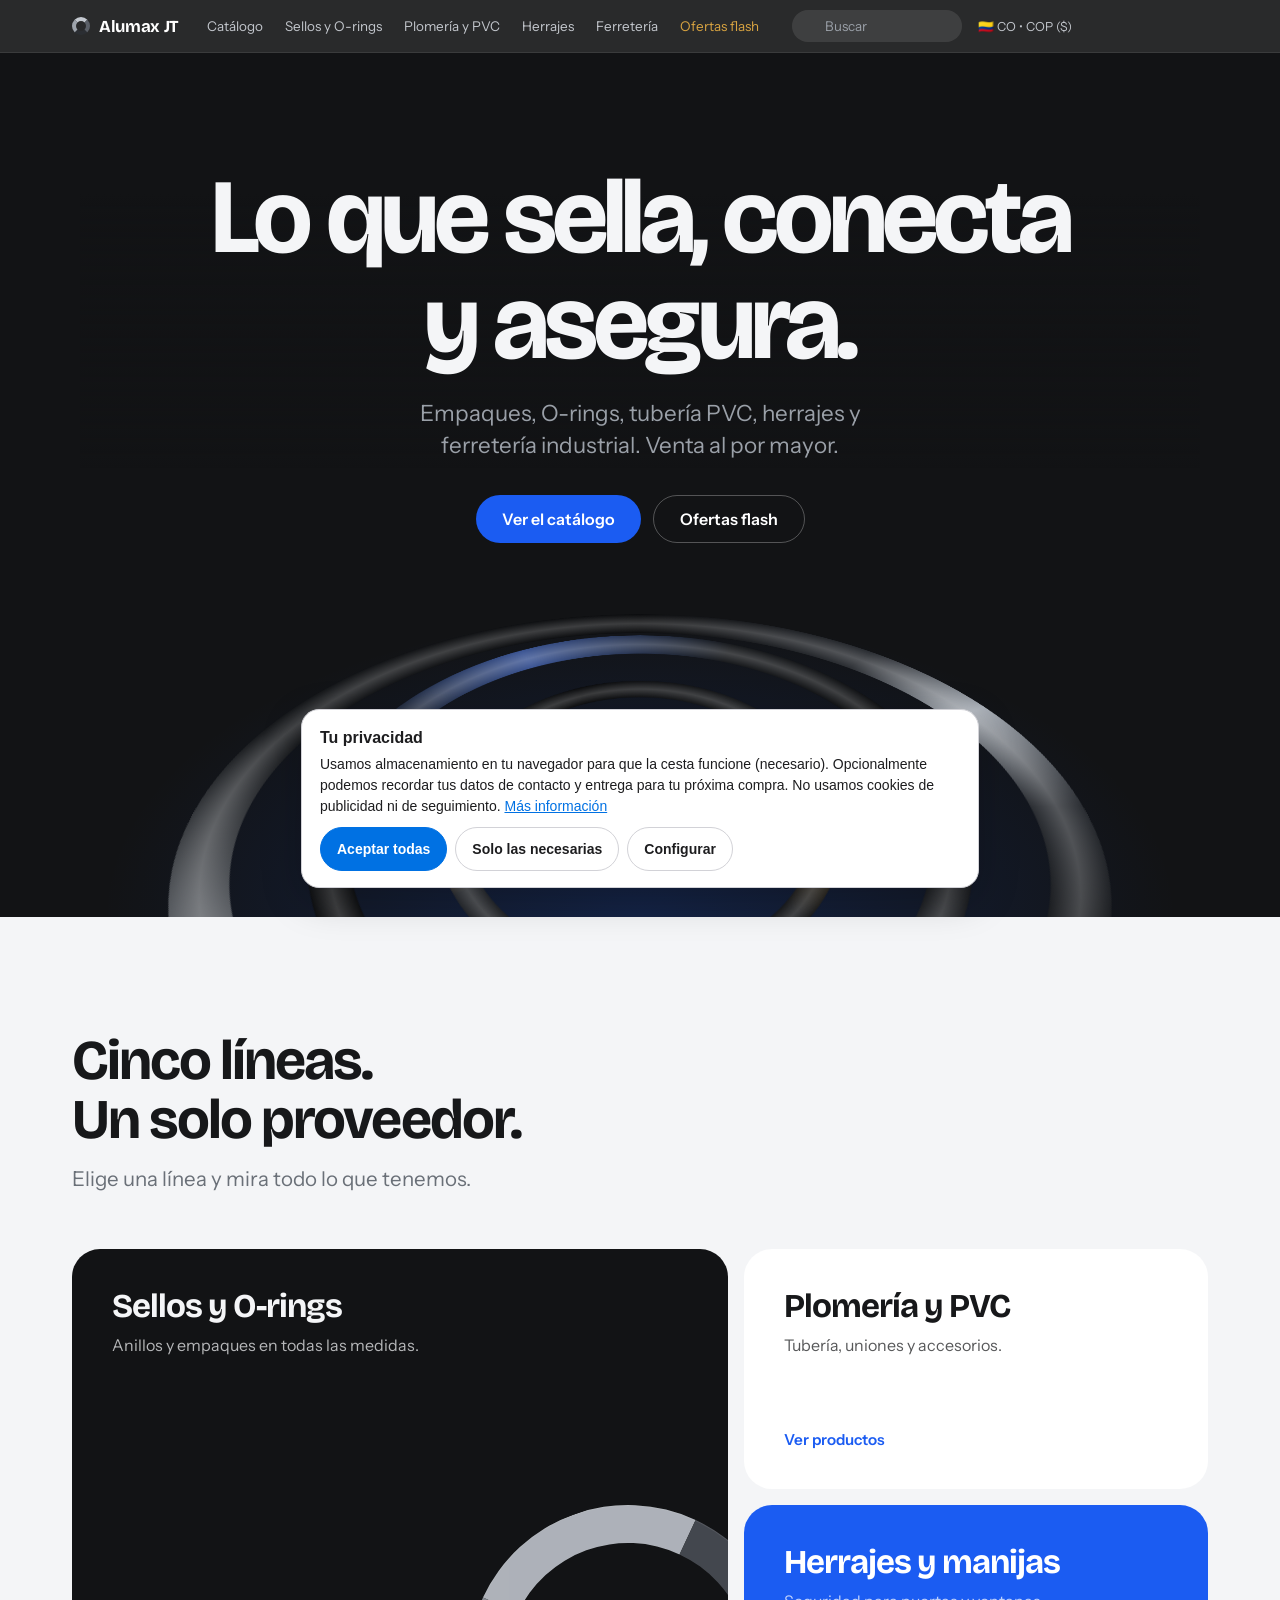
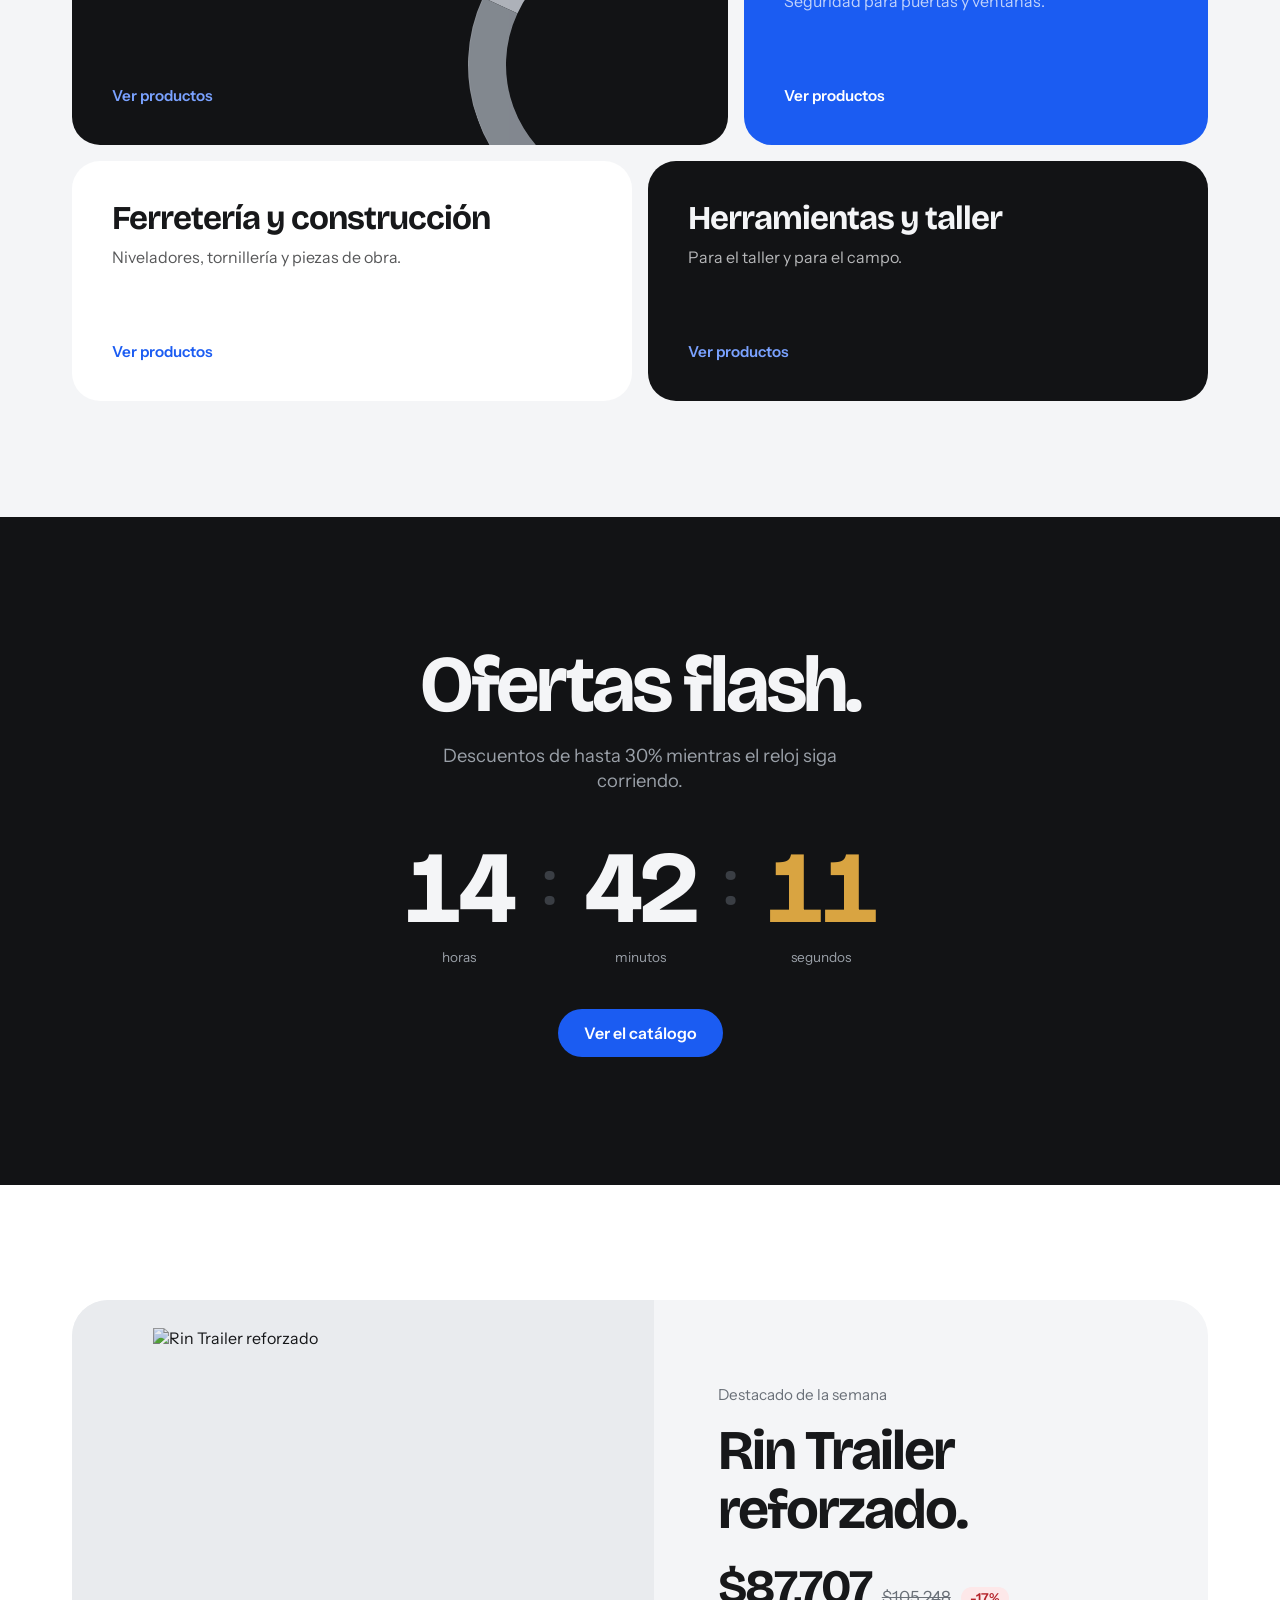
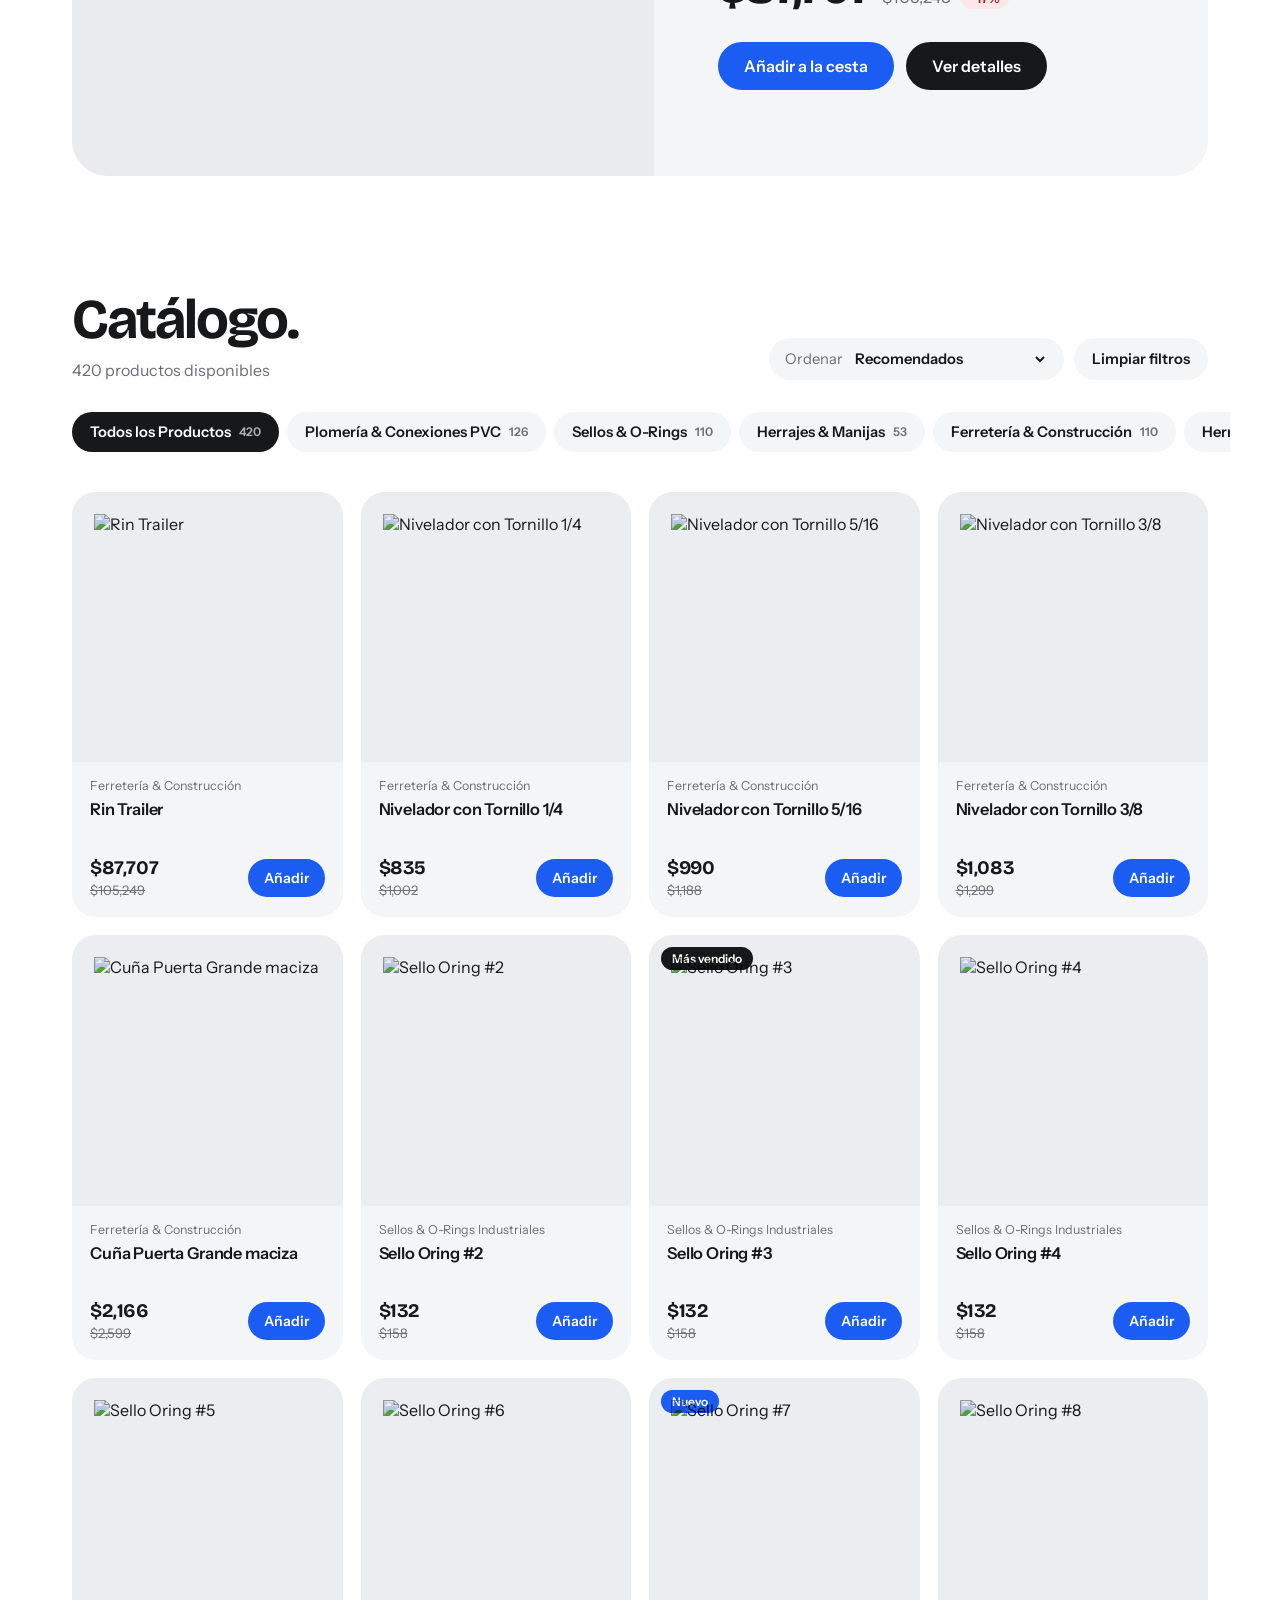
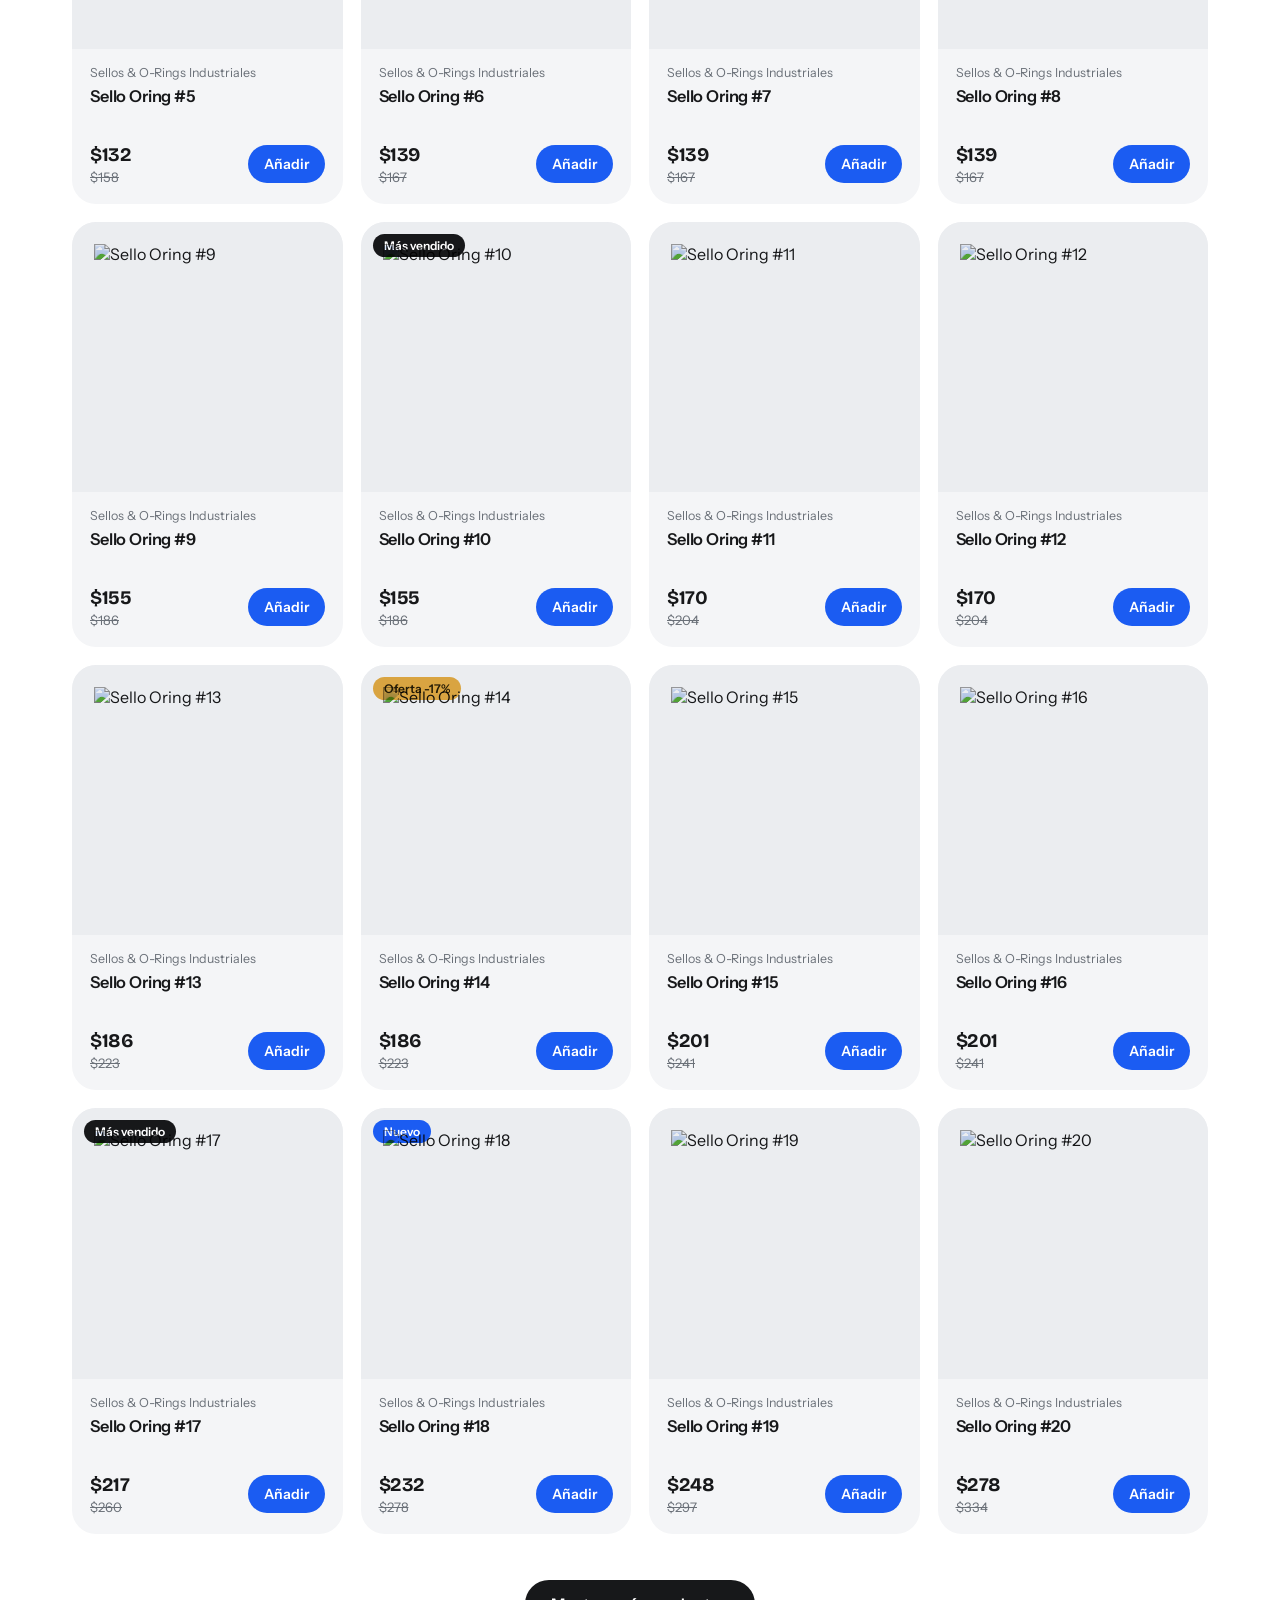
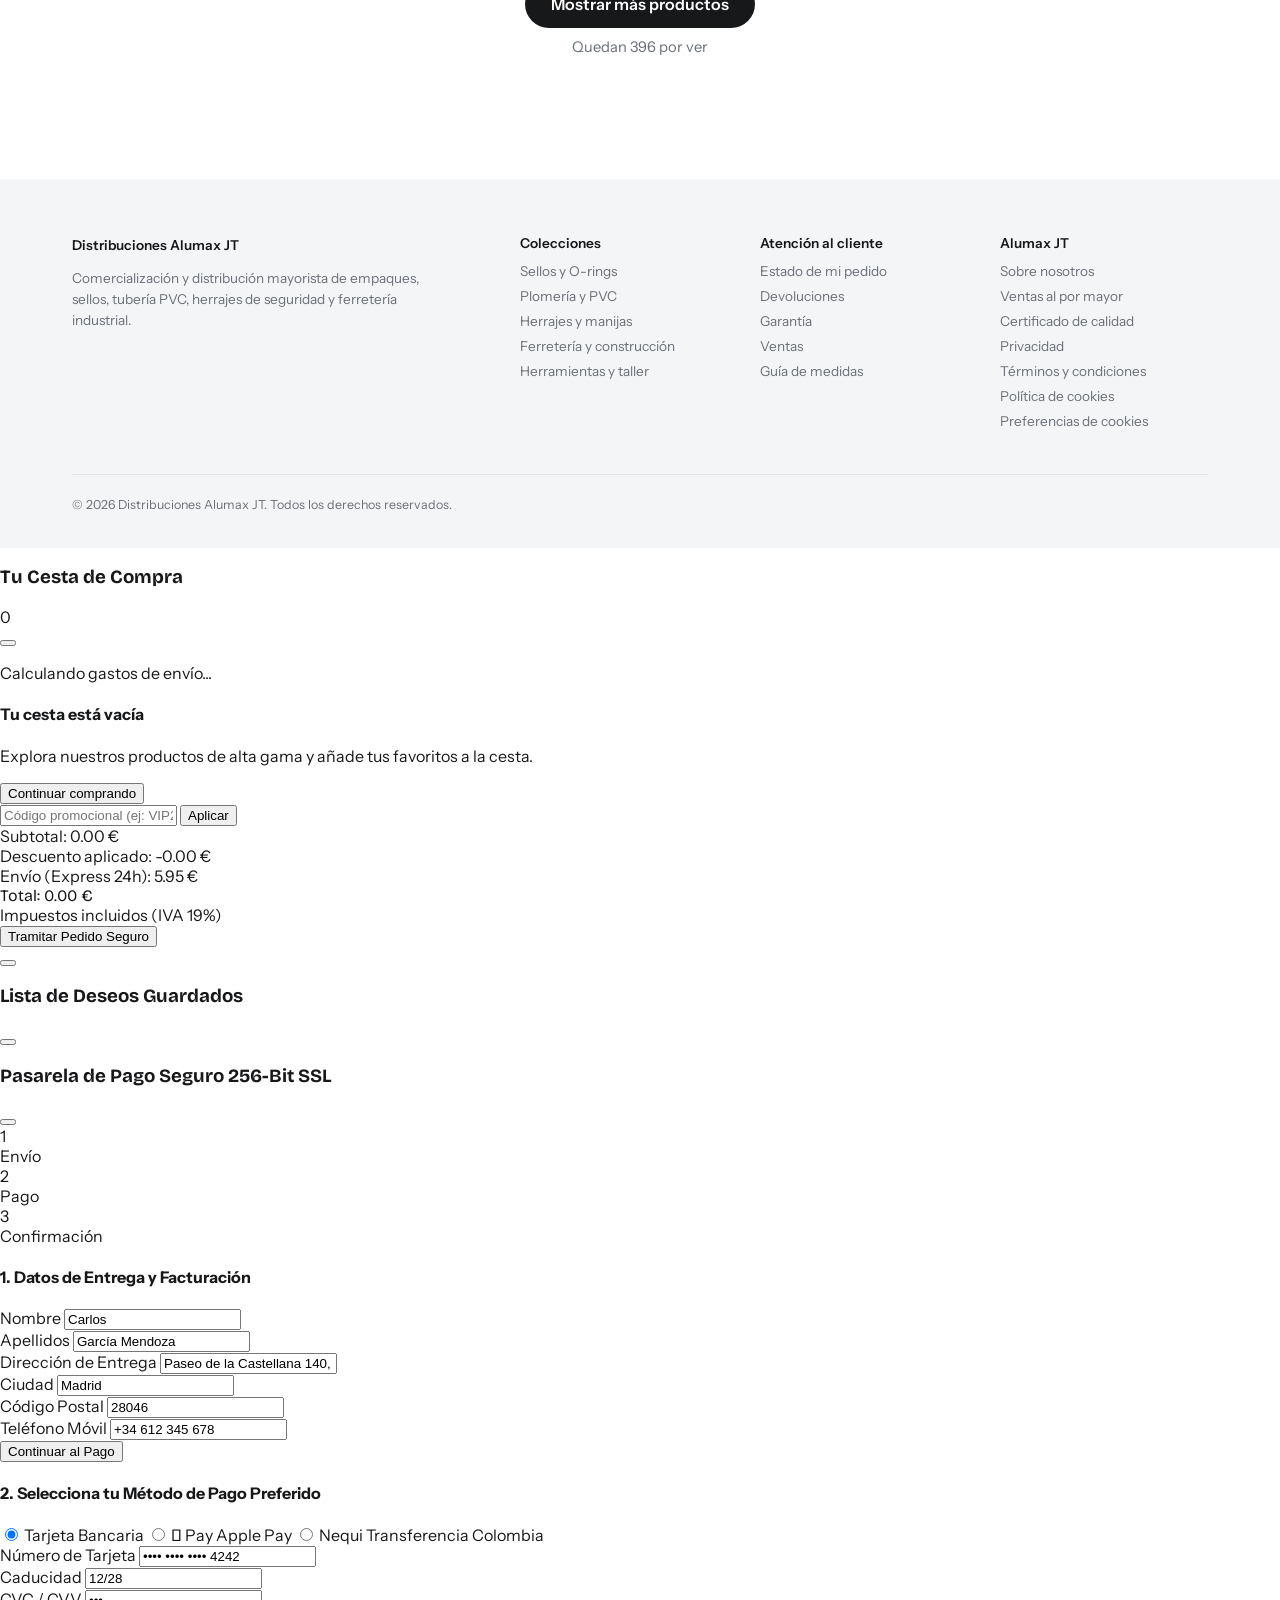
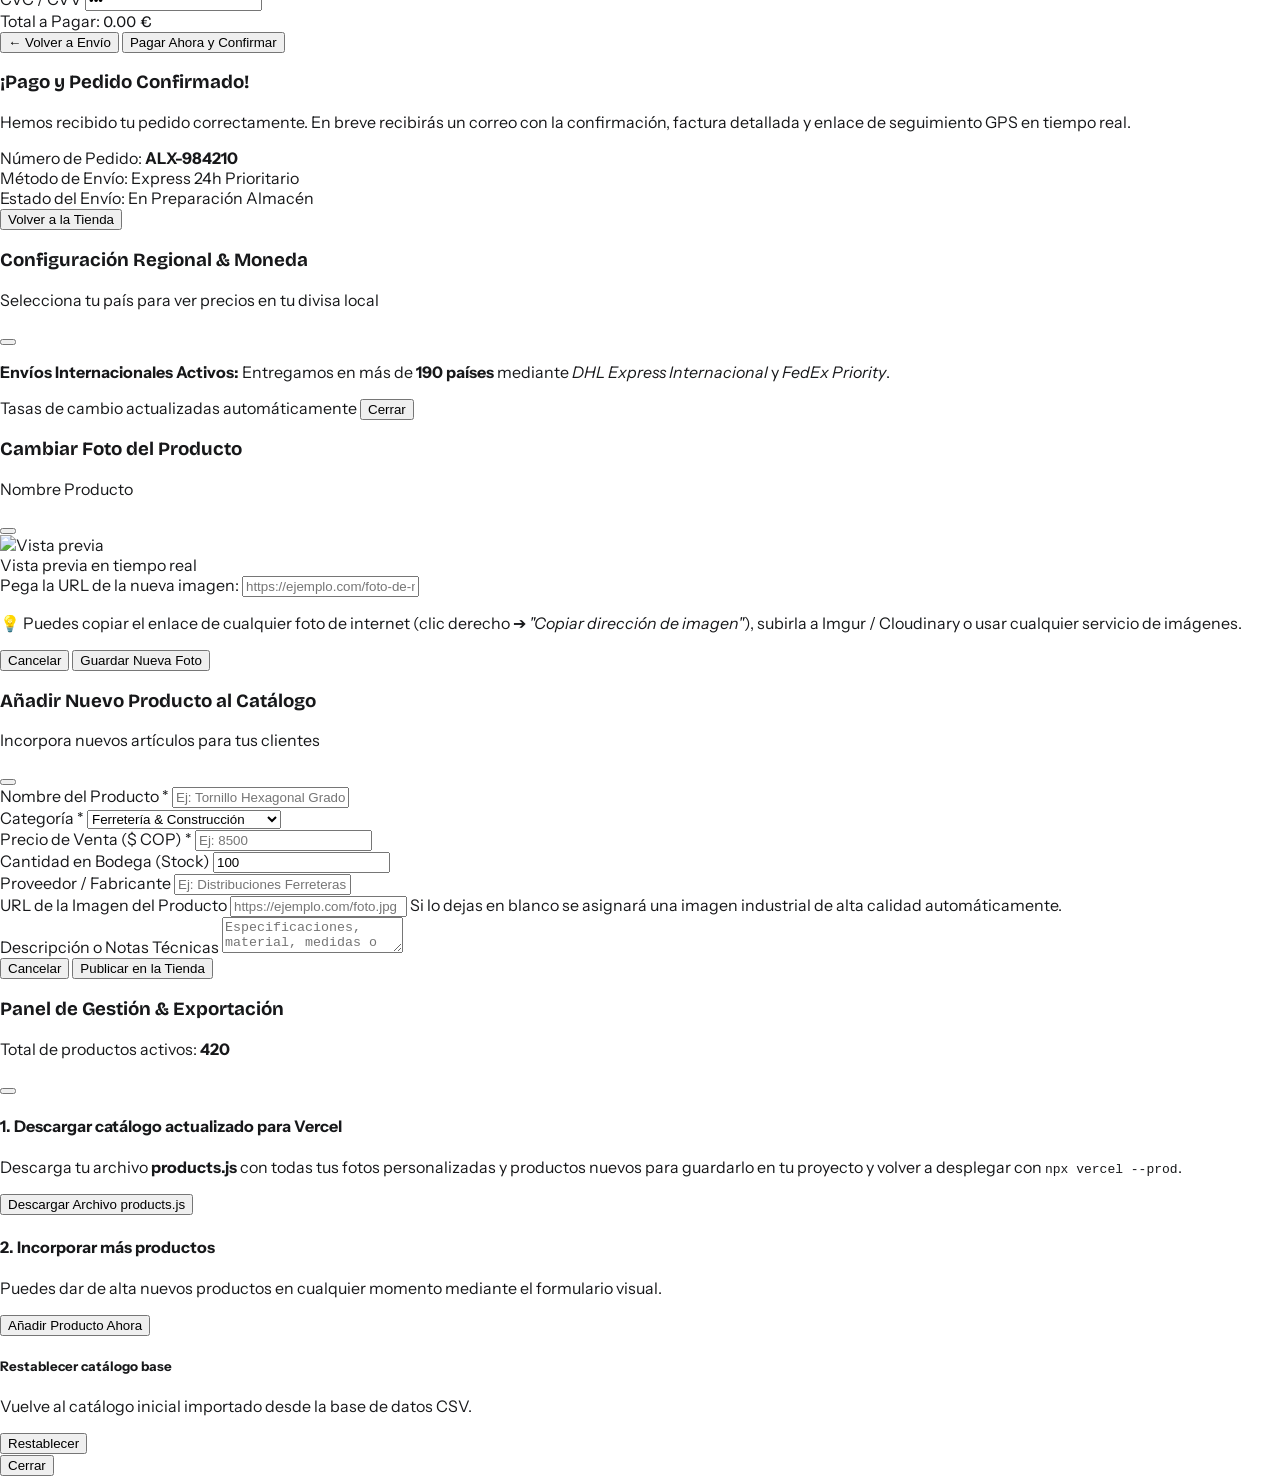
==== commit d737b5ca: "Add files via upload" ====
--- a/index.html
+++ b/index.html
@@ -44,6 +44,7 @@
   <!-- Custom Stylesheet -->
   <link rel="stylesheet" href="styles.css" />
   <link rel="stylesheet" href="apple.css" />
+  <link rel="stylesheet" href="legal.css">
 </head>
 <body class="antialiased selection:bg-blue-600 selection:text-white">
 
@@ -257,6 +258,8 @@
             <li><a href="#">Certificado de calidad</a></li>
             <li><a href="/privacidad.html">Privacidad</a></li>
             <li><a href="/terminos.html">Términos y condiciones</a></li>
+            <li><a href="/cookies.html">Política de cookies</a></li>
+            <li><a href="#" data-lg-cookies>Preferencias de cookies</a></li>
           </ul>
         </div>
       </div>
@@ -875,5 +878,7 @@
   <script src="products.js"></script>
   <script src="app.js"></script>
   <script src="supabase-sync.js"></script>
+  <script src="legal-config.js"></script>
+  <script src="legal.js"></script>
 </body>
 </html>
--- a/legal.css
+++ b/legal.css
@@ -0,0 +1,39 @@
+/* Páginas legales, banner de cookies y casillas de aceptación */
+.lg-body{margin:0;background:#f5f5f7;color:#1d1d1f;font:16px/1.65 -apple-system,BlinkMacSystemFont,"Segoe UI",Roboto,Helvetica,Arial,sans-serif}
+.lg-top{background:#fff;border-bottom:1px solid #e5e5ea;position:sticky;top:0;z-index:5}
+.lg-top div{max-width:860px;margin:0 auto;padding:14px 20px;display:flex;gap:14px;align-items:center;justify-content:space-between;flex-wrap:wrap}
+.lg-top a{color:#0071e3;text-decoration:none;font-weight:600}
+.lg-wrap{max-width:860px;margin:0 auto;padding:28px 20px 72px}
+.lg-card{background:#fff;border-radius:18px;padding:28px 28px 8px;box-shadow:0 1px 3px rgba(0,0,0,.06)}
+.lg-card h1{font-size:30px;line-height:1.15;margin:0 0 6px}
+.lg-card h2{font-size:20px;margin:30px 0 8px}
+.lg-card h3{font-size:16px;margin:18px 0 4px}
+.lg-meta{color:#6e6e73;font-size:14px;margin:0 0 16px}
+.lg-card ul,.lg-card ol{padding-left:22px}.lg-card li{margin:4px 0}
+.lg-card table{width:100%;border-collapse:collapse;font-size:14px;margin:12px 0 18px}
+.lg-card th,.lg-card td{border:1px solid #e5e5ea;padding:8px 10px;text-align:left;vertical-align:top}.lg-card th{background:#f5f5f7}
+.lg-box{background:#eef6ff;border:1px solid #cfe3ff;border-radius:12px;padding:12px 16px;margin:16px 0;font-size:15px}
+.lg-warn{background:#fff7e6;border-color:#ffe0a3}
+.lg-todo{background:#fee2e2;color:#991b1b;border-radius:4px;padding:0 4px;font-weight:600}
+.lg-nav{display:flex;gap:8px;flex-wrap:wrap;margin:18px 0 0}.lg-nav a{background:#fff;border:1px solid #d2d2d7;border-radius:999px;padding:6px 14px;color:#1d1d1f;text-decoration:none;font-size:14px}
+.lg-nav a[aria-current]{background:#1d1d1f;color:#fff;border-color:#1d1d1f}
+/* Banner de cookies */
+#lg-ck{position:fixed;left:12px;right:12px;bottom:12px;z-index:2147483000;max-width:640px;margin:0 auto;background:#fff;border:1px solid #d2d2d7;border-radius:18px;box-shadow:0 12px 40px rgba(0,0,0,.22);padding:16px 18px;font:14px/1.5 -apple-system,BlinkMacSystemFont,"Segoe UI",Roboto,Arial,sans-serif;color:#1d1d1f}
+#lg-ck h4{margin:0 0 4px;font-size:16px}#lg-ck p{margin:0 0 10px}#lg-ck a{color:#0071e3}
+#lg-ck .lg-row{display:flex;gap:8px;flex-wrap:wrap}
+#lg-ck button{font:inherit;font-weight:600;border-radius:999px;padding:10px 16px;border:1px solid #d2d2d7;background:#fff;color:#1d1d1f;cursor:pointer;min-height:44px}
+#lg-ck button.pri{background:#0071e3;border-color:#0071e3;color:#fff}
+#lg-ck button:focus-visible{outline:3px solid #0071e3;outline-offset:2px}
+#lg-ck .lg-opts{margin:6px 0 12px;display:grid;gap:8px}
+#lg-ck label{display:flex;gap:10px;align-items:flex-start;font-size:14px}
+#lg-ck input[type=checkbox]{width:20px;height:20px;margin-top:2px;flex:none}
+#lg-ck small{color:#6e6e73;display:block}
+/* Casillas de aceptación en formularios */
+.lg-consent{display:grid;gap:10px;margin:6px 0 4px}
+.lg-consent label{display:flex;gap:10px;align-items:flex-start;font-size:14px;line-height:1.45;cursor:pointer}
+.lg-consent input{width:22px;height:22px;margin-top:1px;flex:none}
+.lg-consent a{color:#0071e3;text-decoration:underline}
+.lg-consent .lg-bad{color:#b3261e;font-size:13px;margin:2px 0 0 32px}
+.lg-consent .lg-row.bad label{color:#b3261e}
+.lg-consent small{color:#6e6e73;font-size:12.5px}
+#lg-ck .lg-opts[hidden]{display:none}
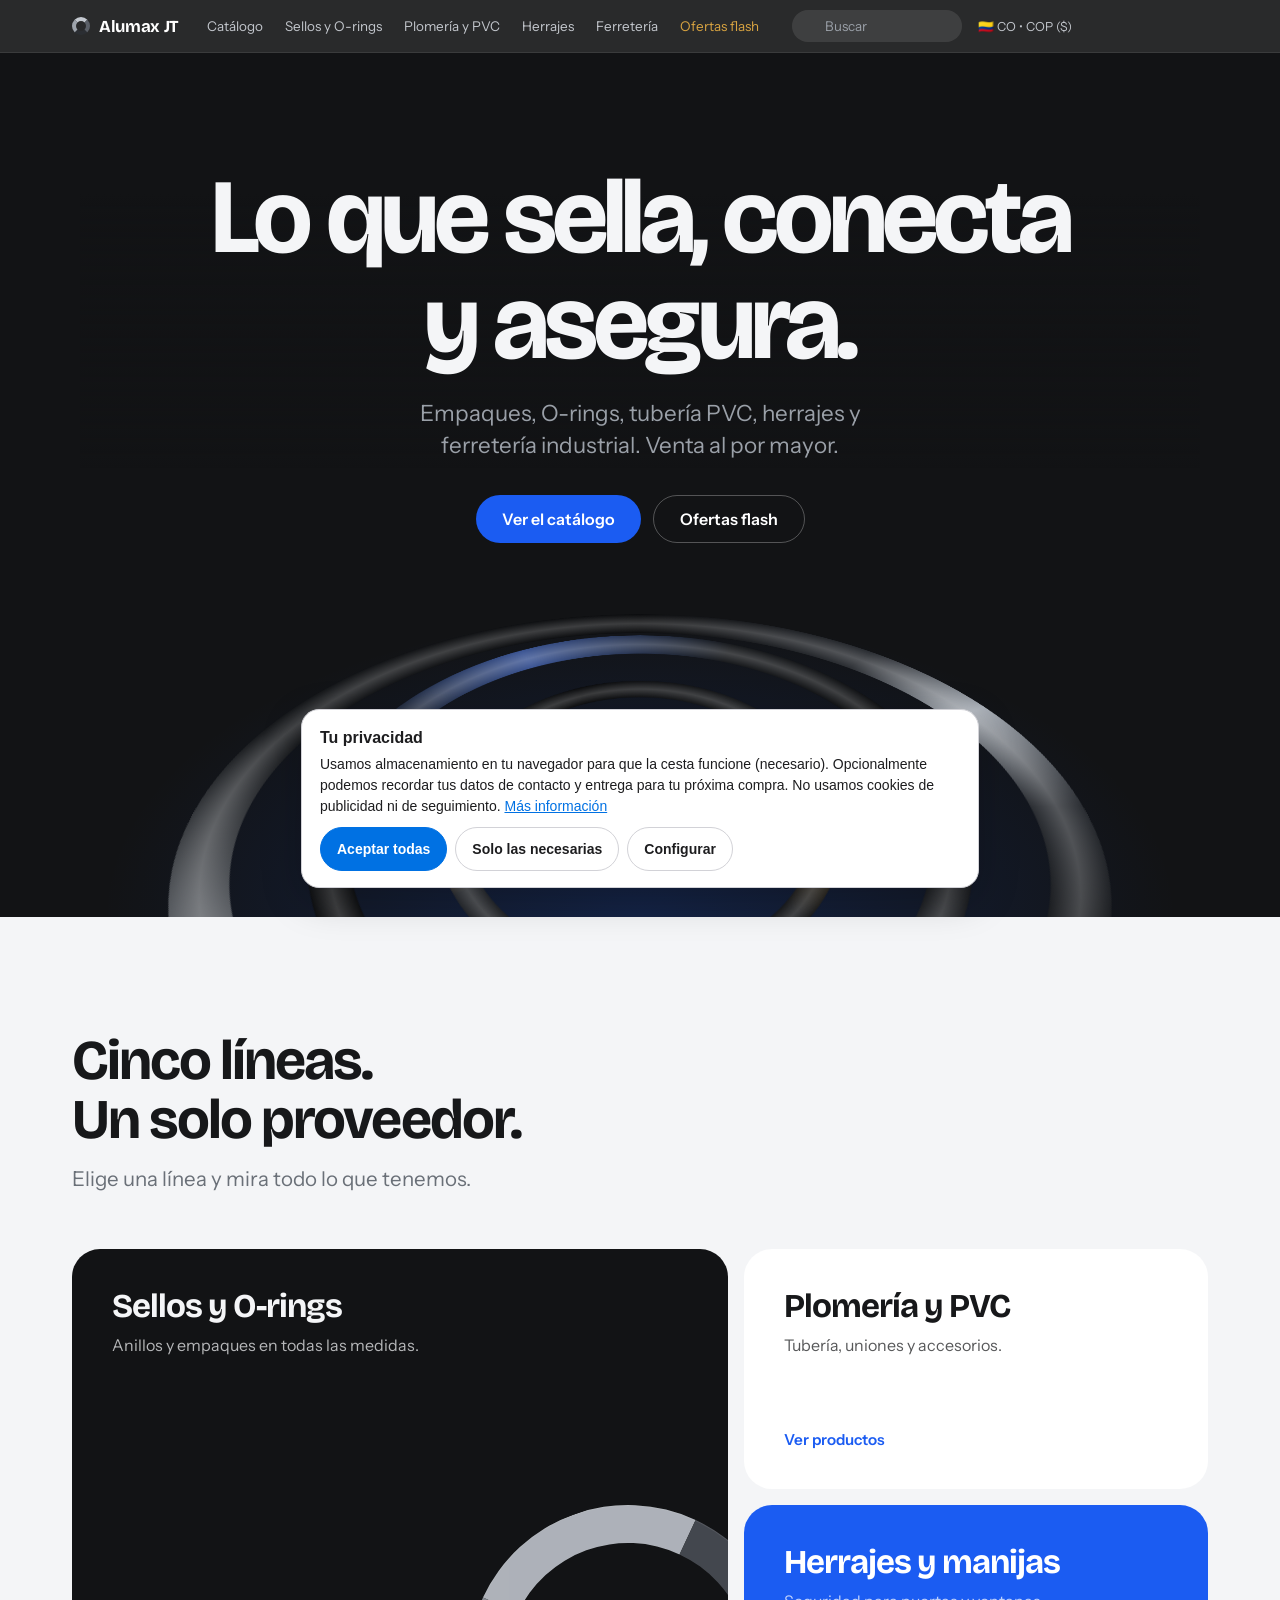
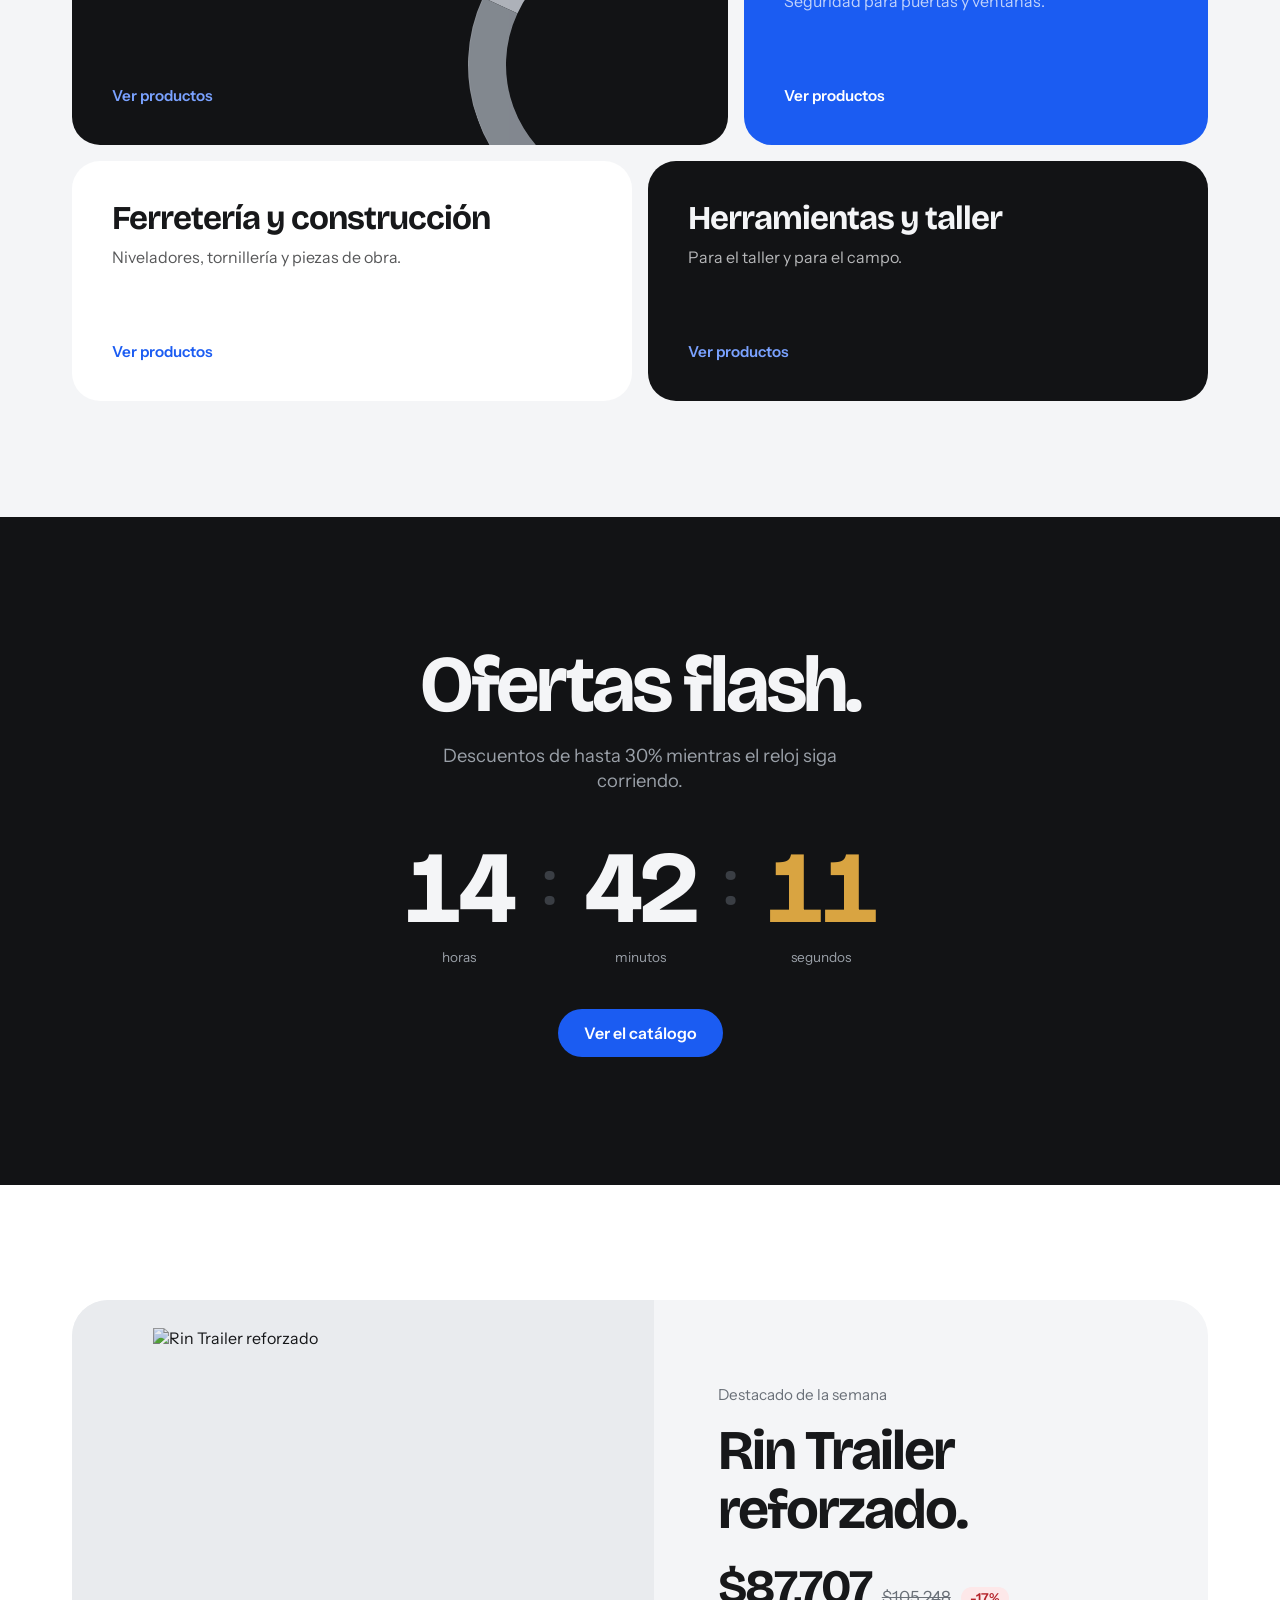
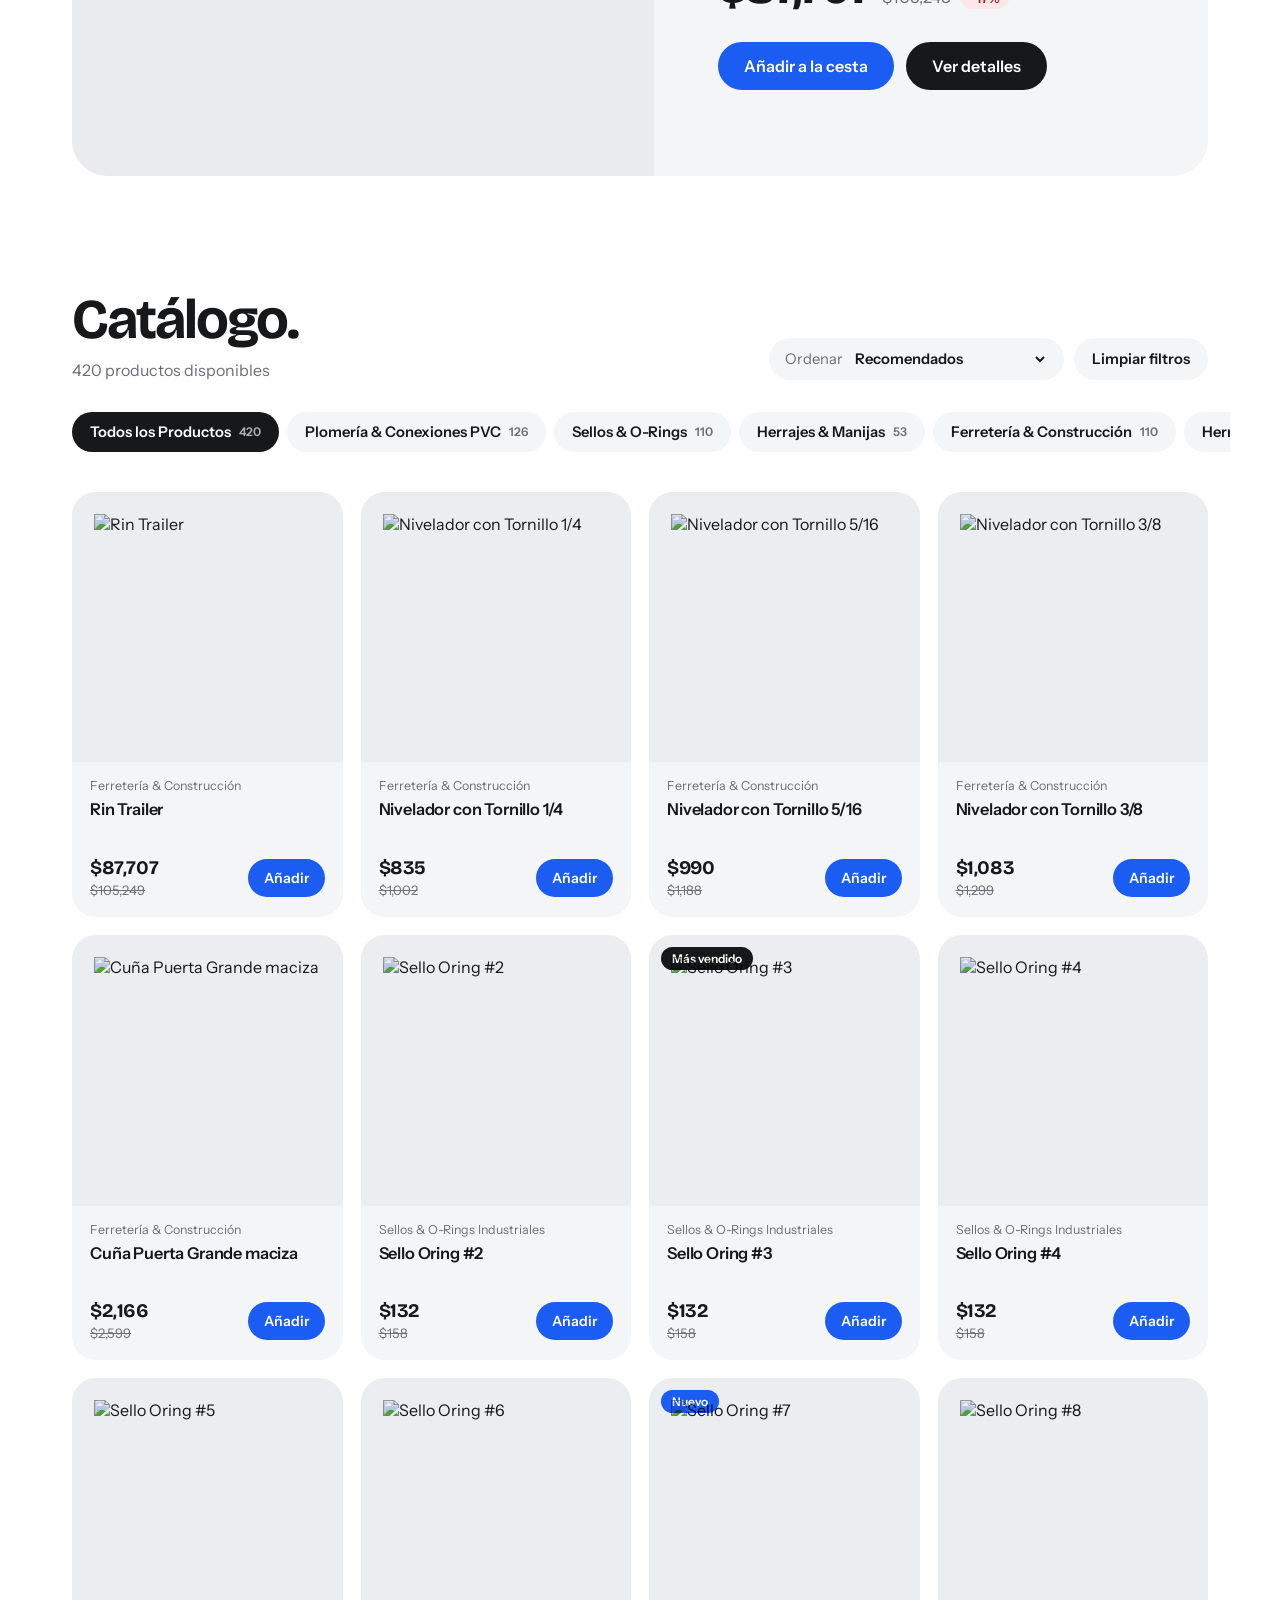
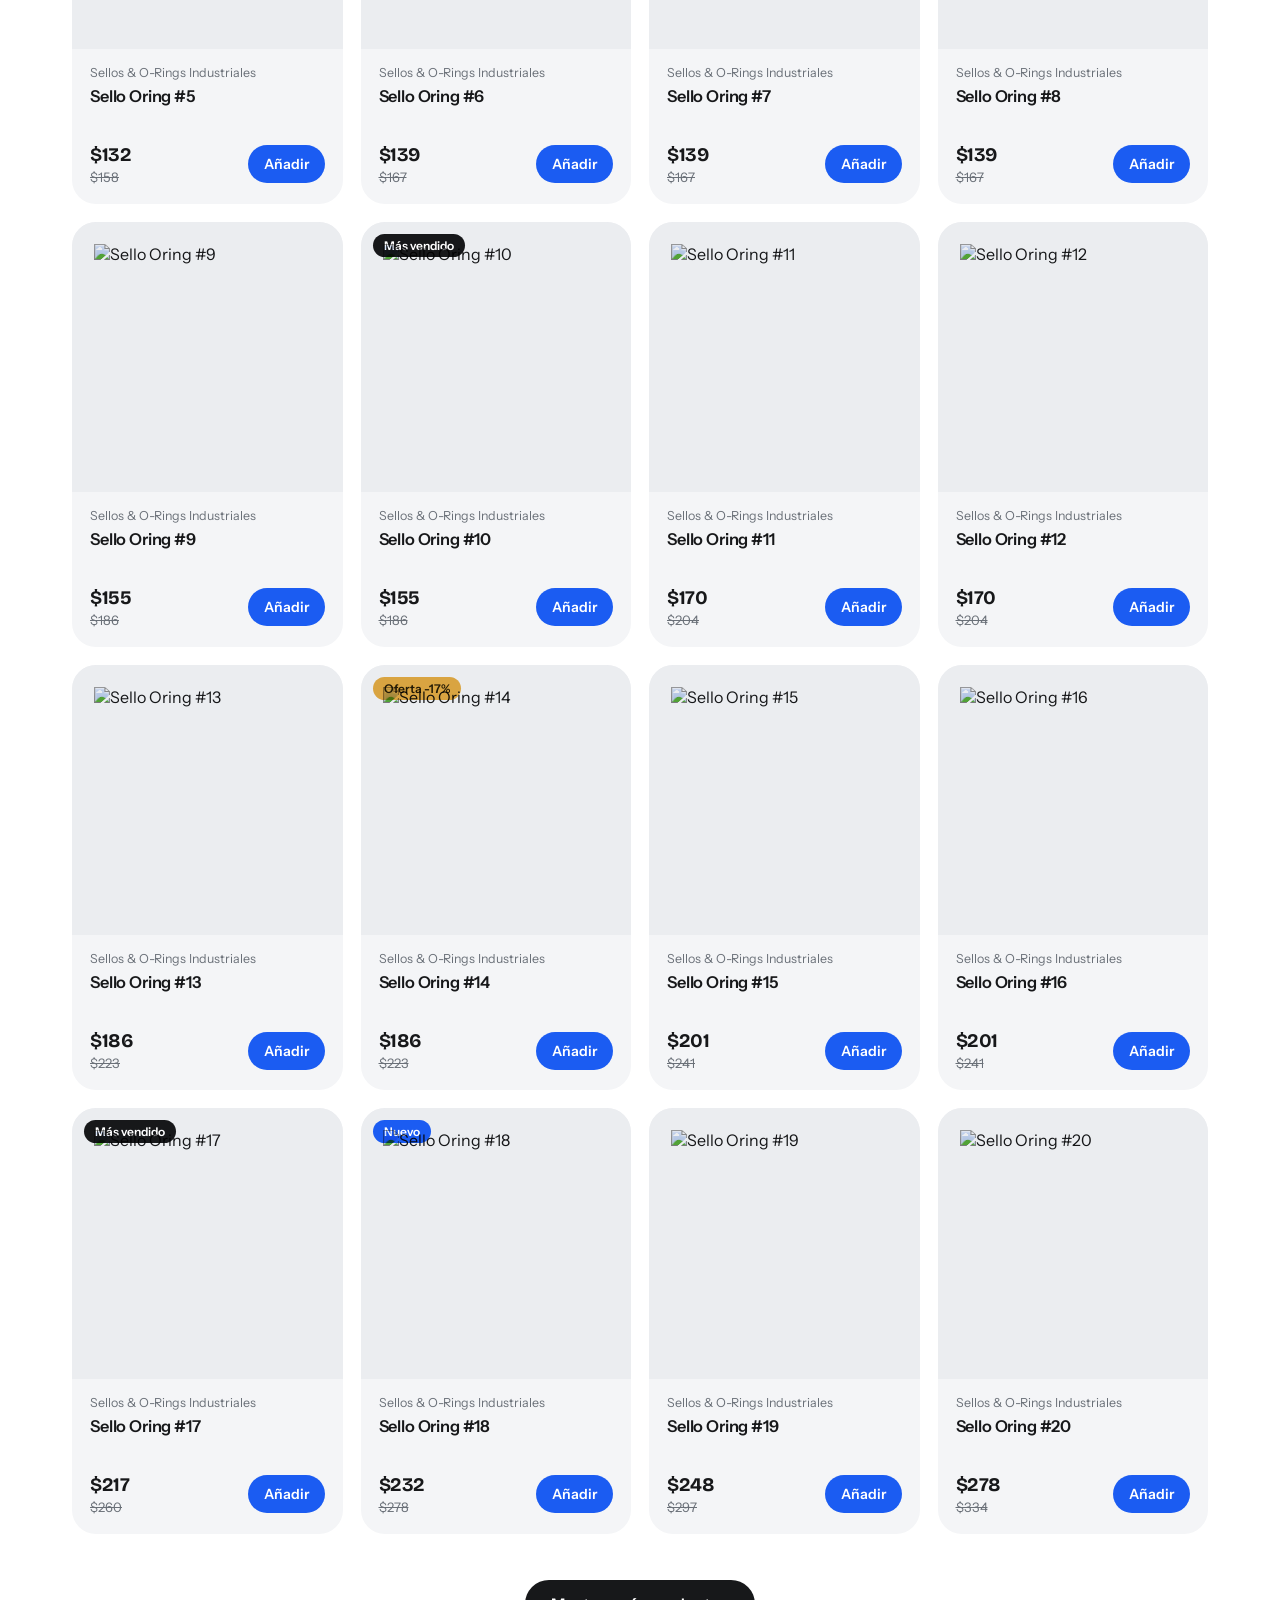
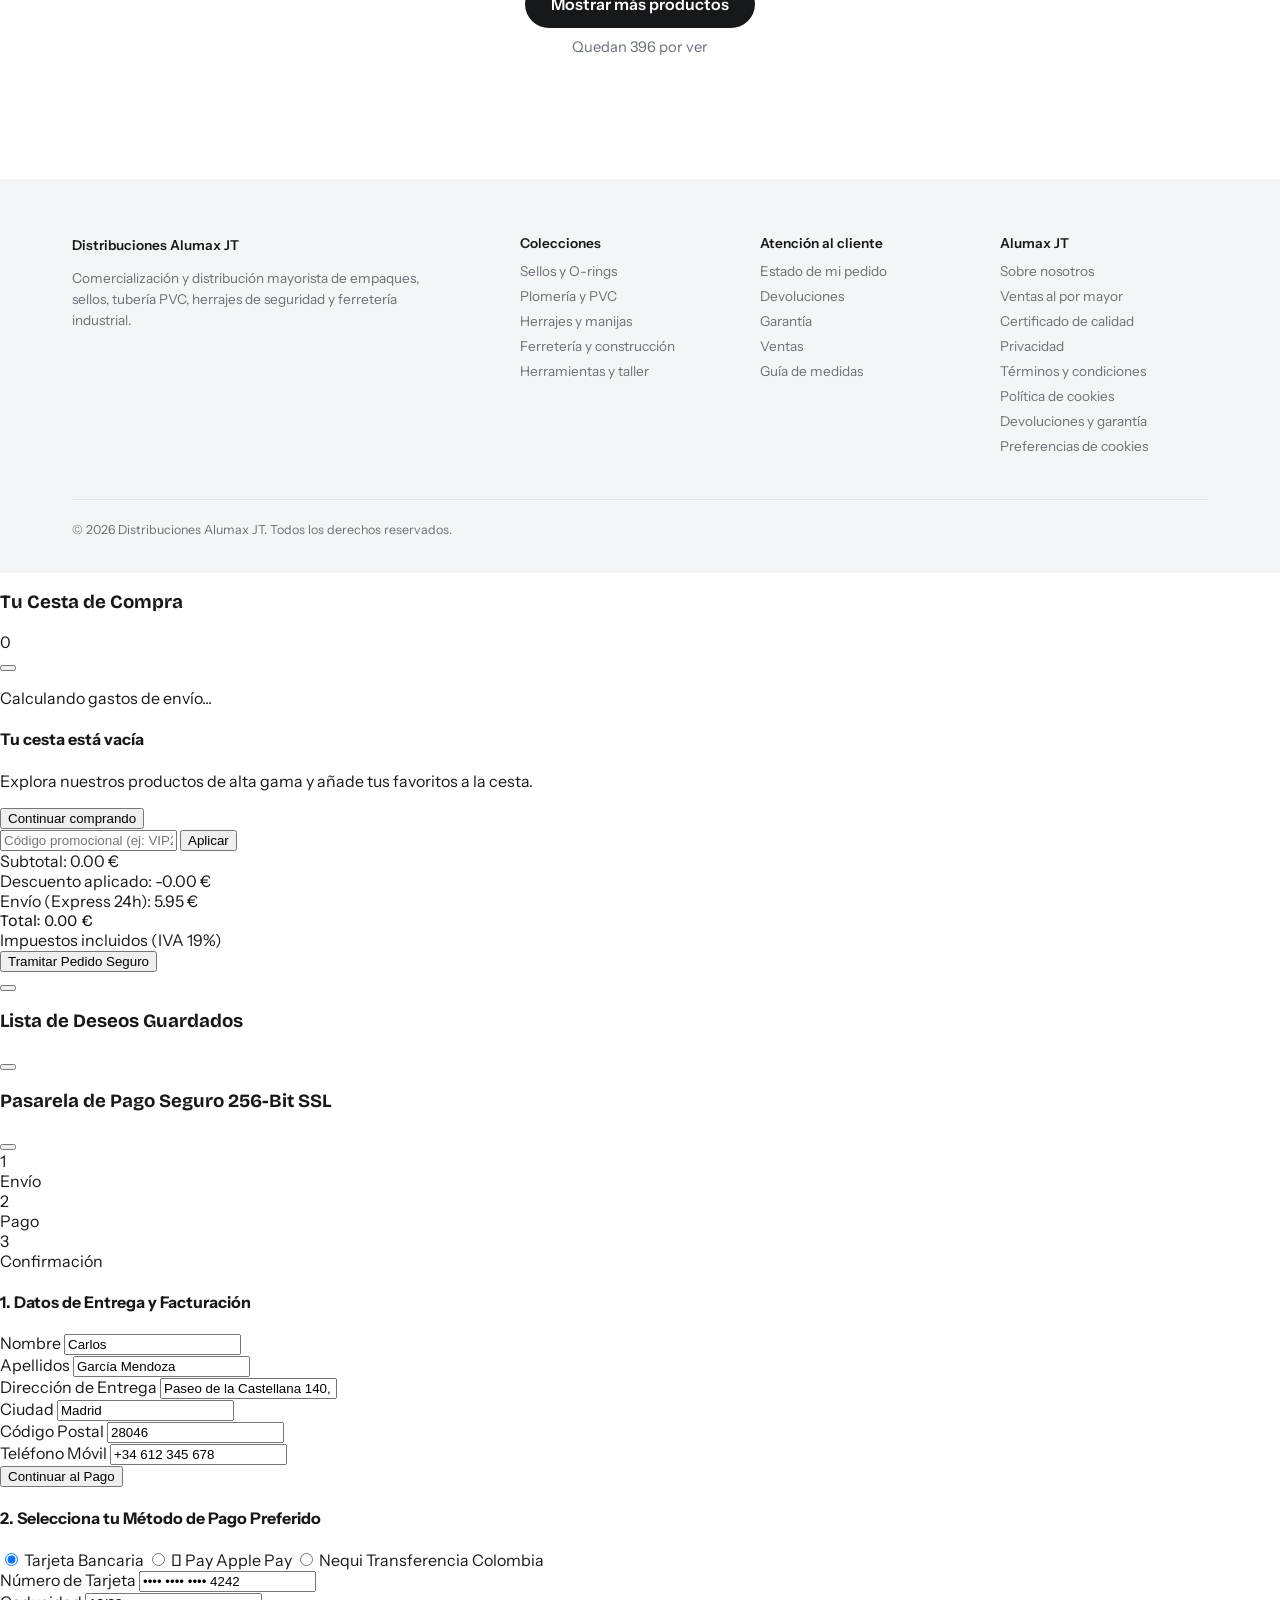
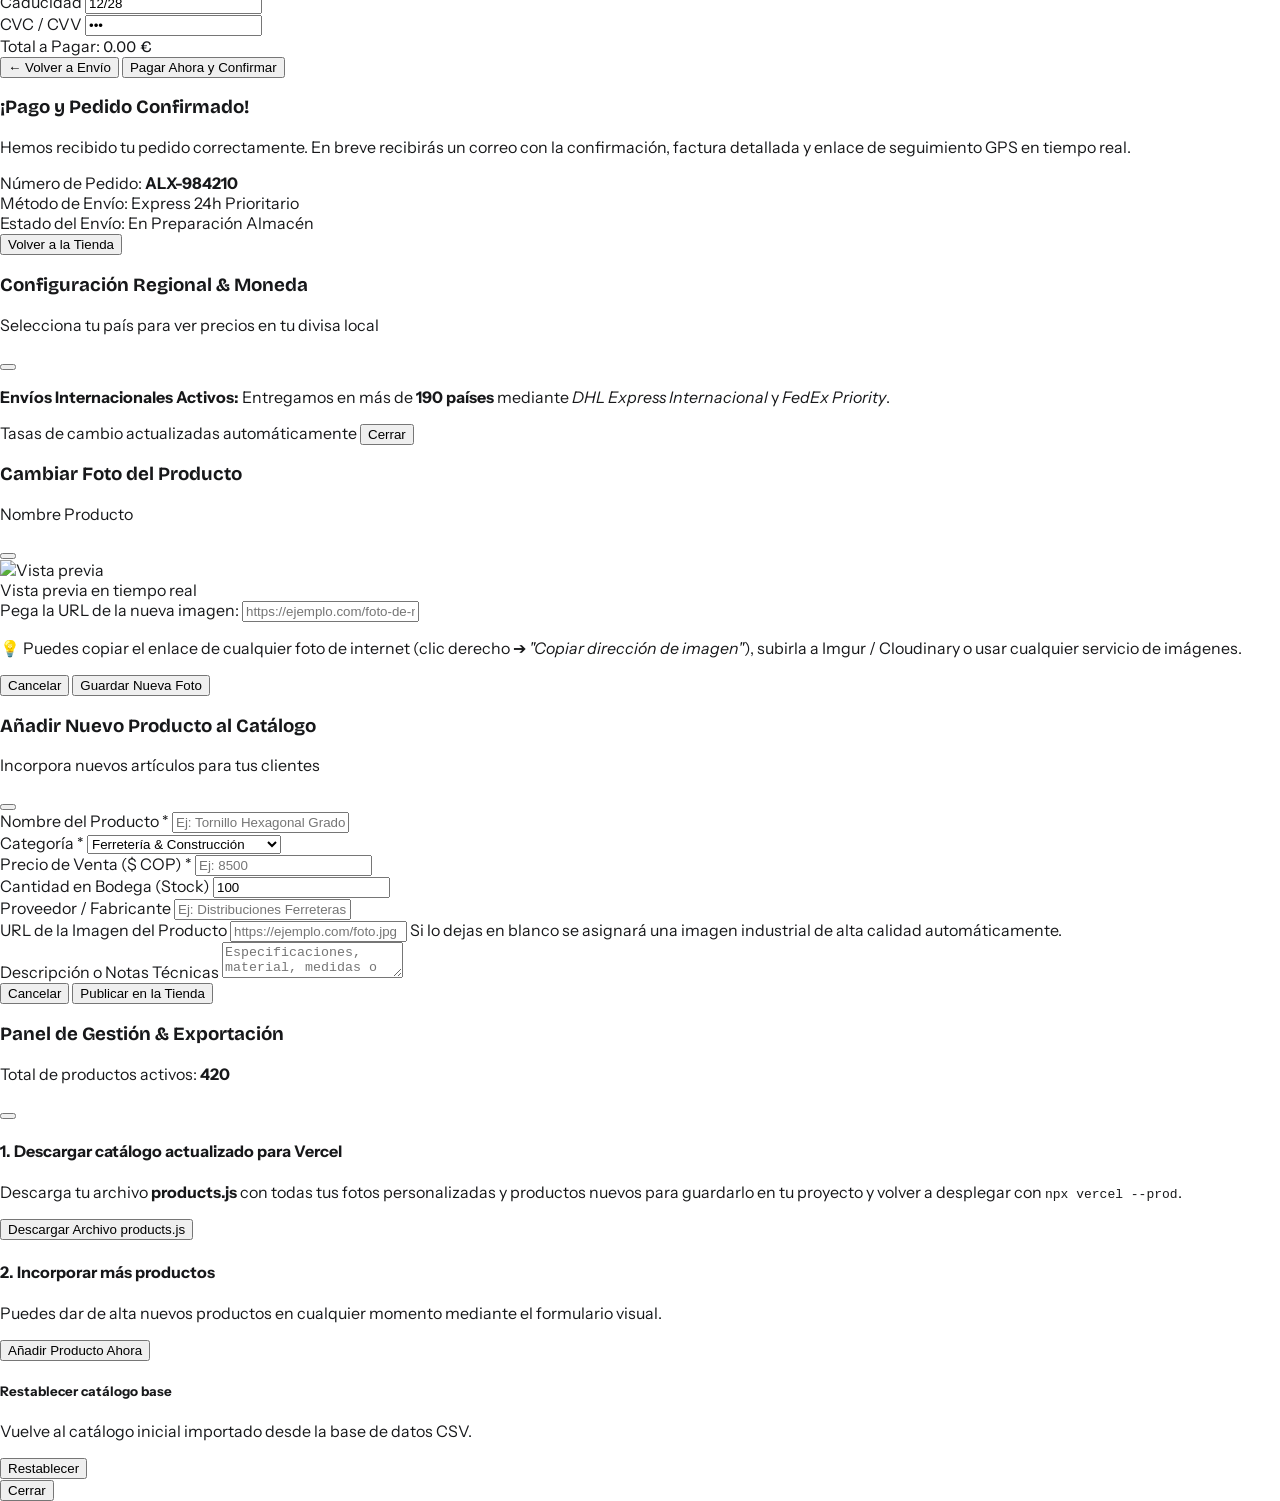
==== commit 8a8d5fd8: "Add files via upload" ====
--- a/index.html
+++ b/index.html
@@ -259,6 +259,7 @@
             <li><a href="/privacidad.html">Privacidad</a></li>
             <li><a href="/terminos.html">Términos y condiciones</a></li>
             <li><a href="/cookies.html">Política de cookies</a></li>
+            <li><a href="/reembolso.html">Devoluciones y garantía</a></li>
             <li><a href="#" data-lg-cookies>Preferencias de cookies</a></li>
           </ul>
         </div>
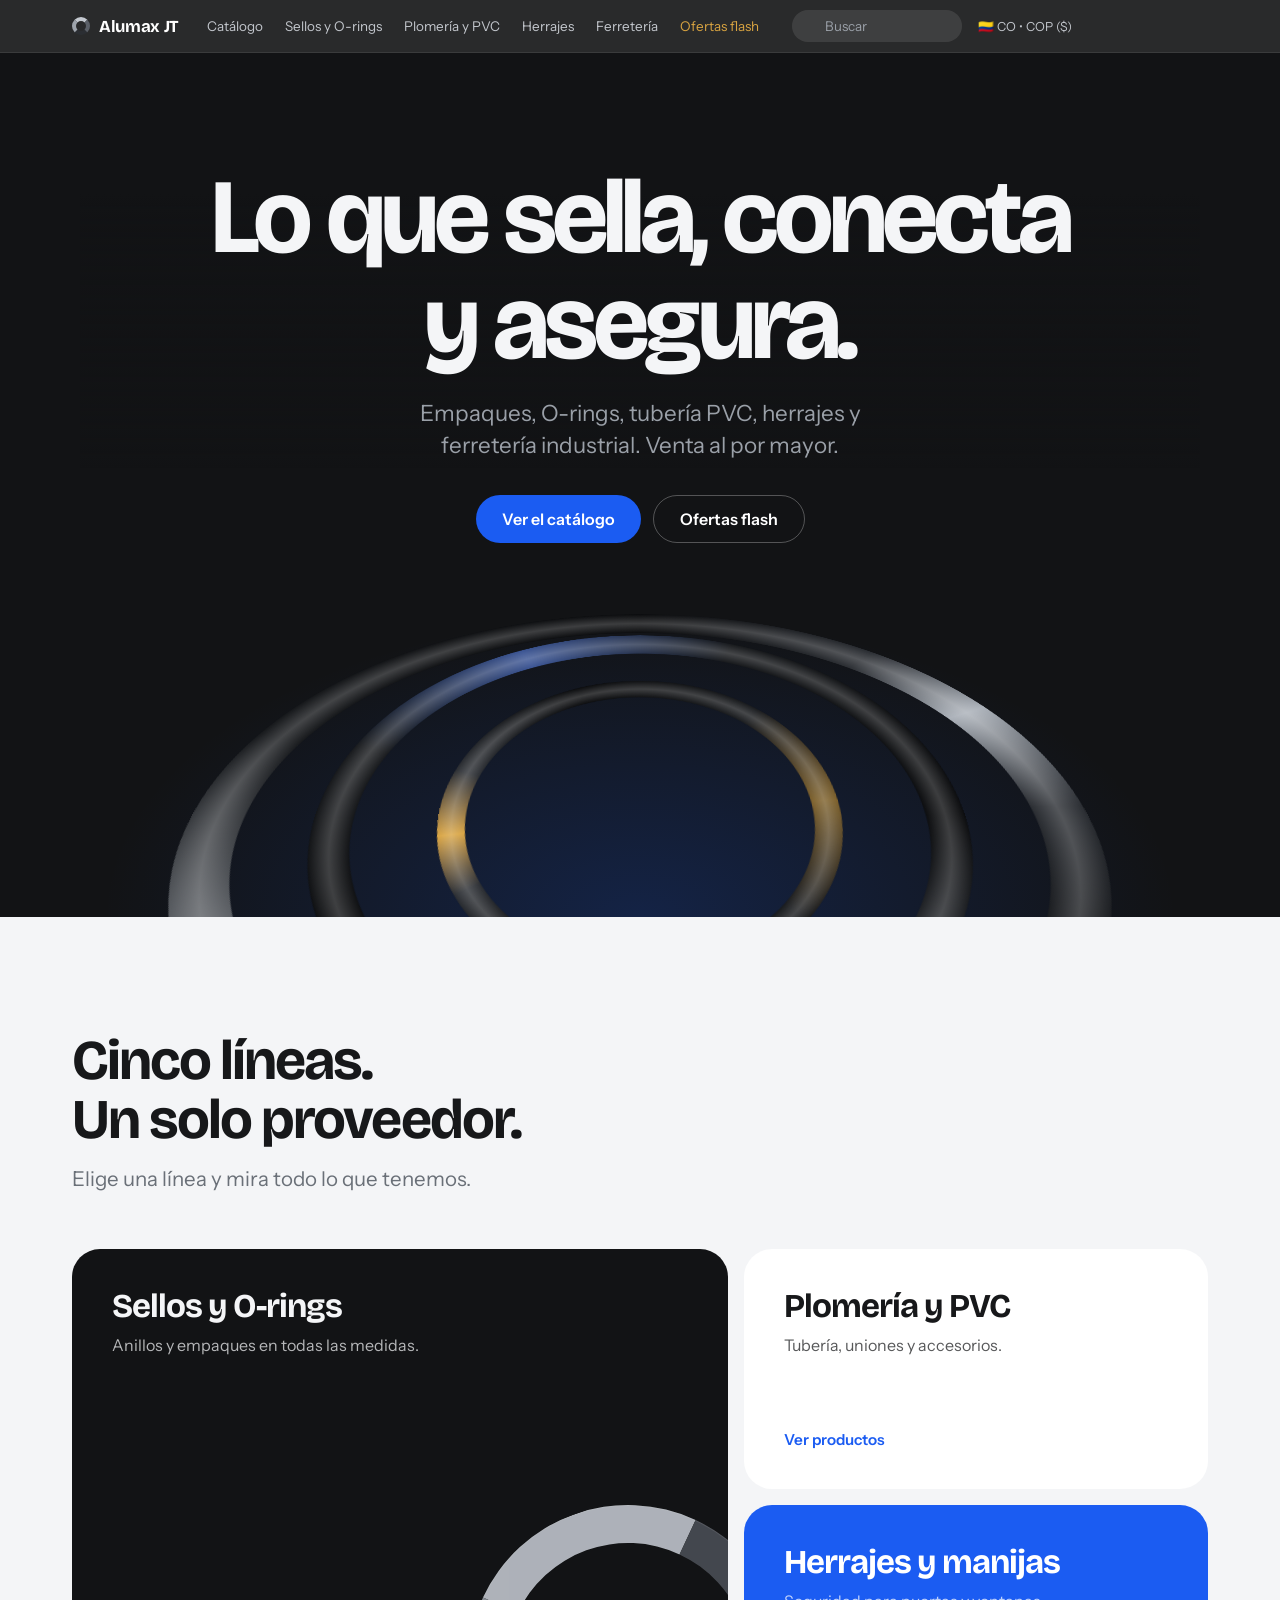
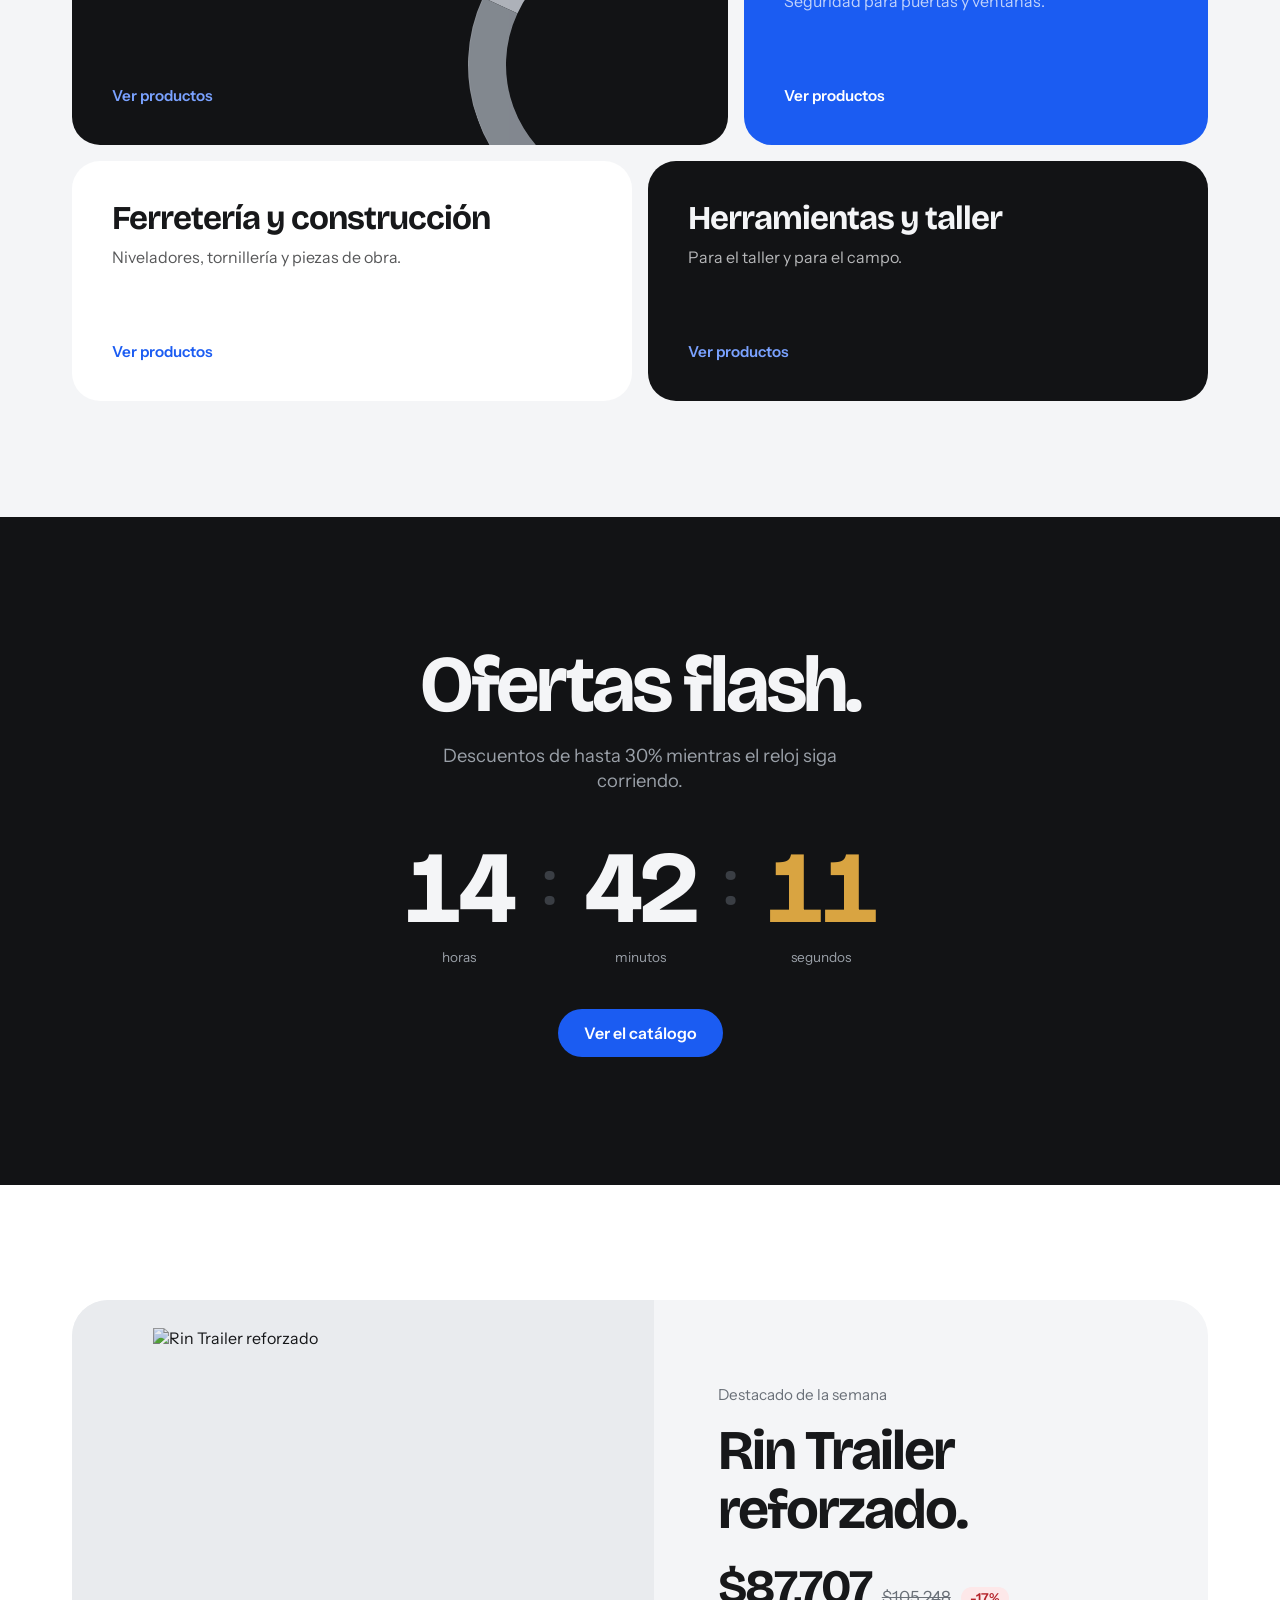
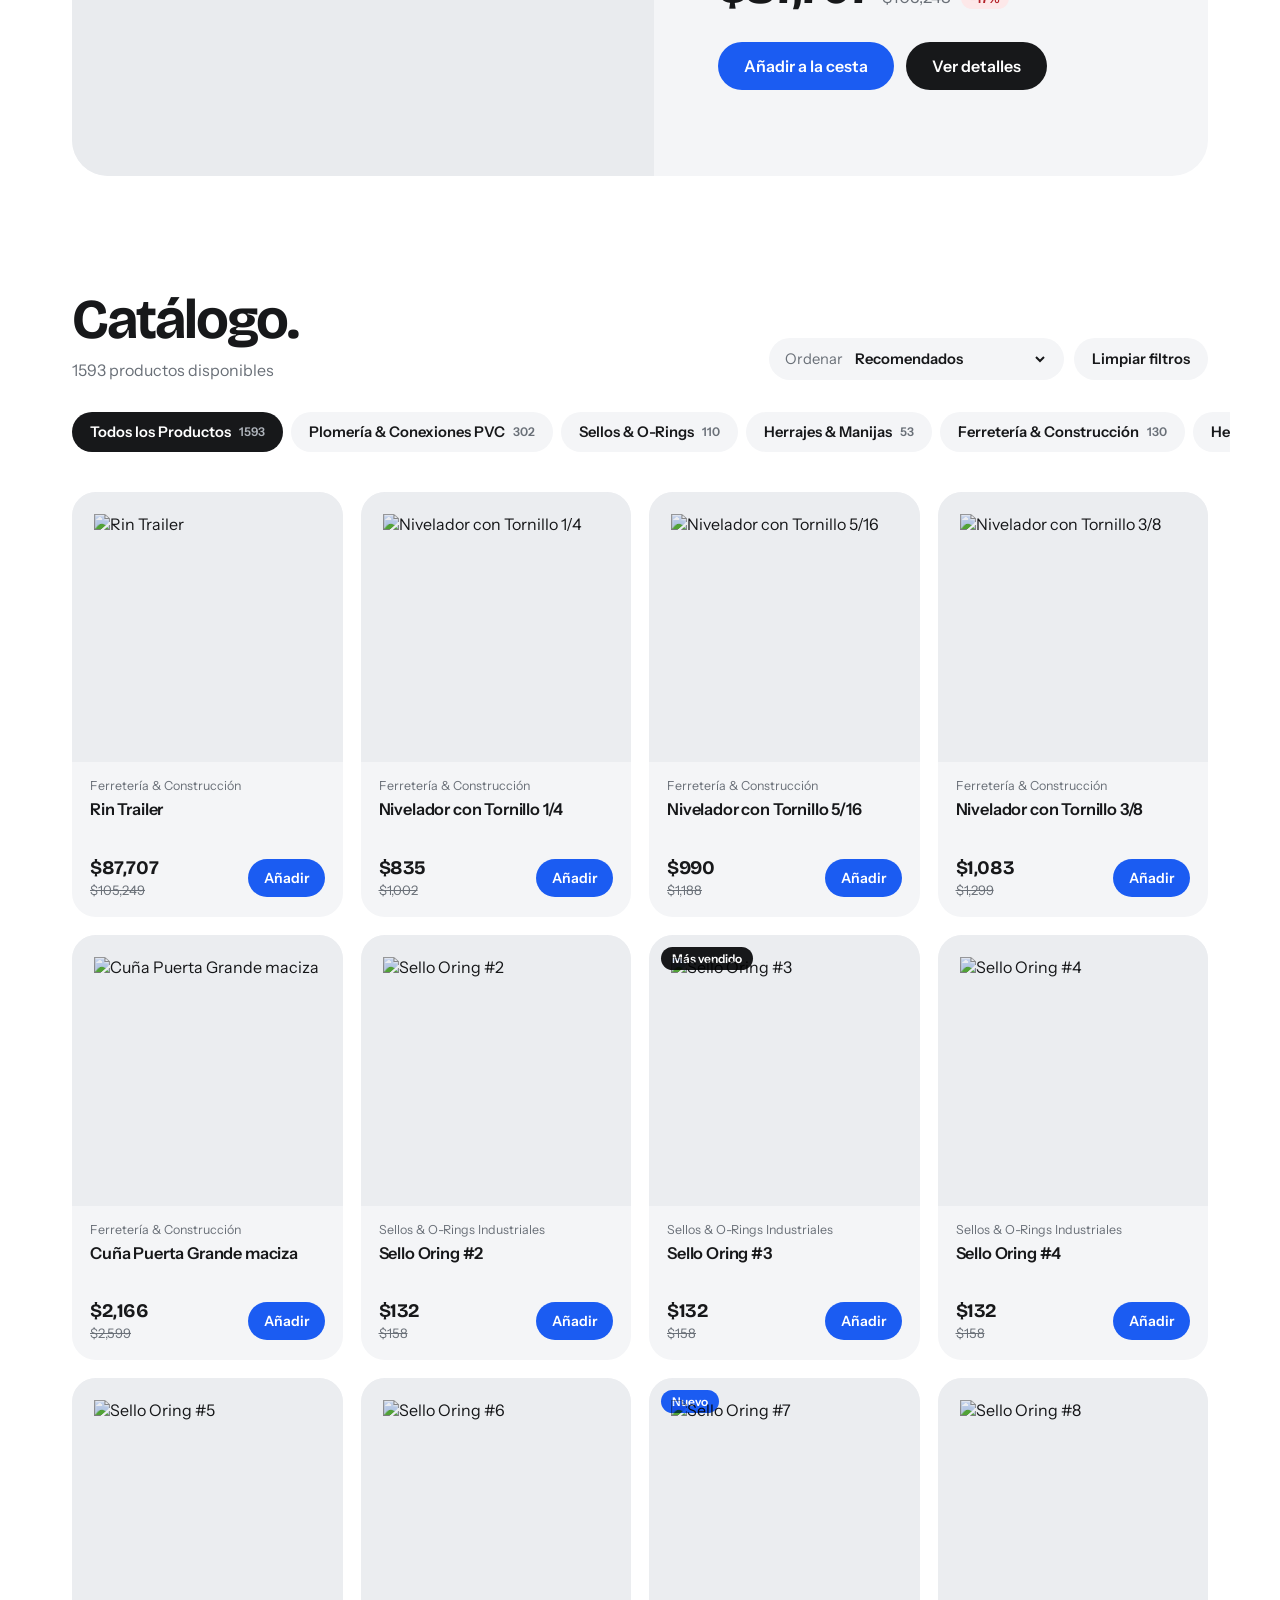
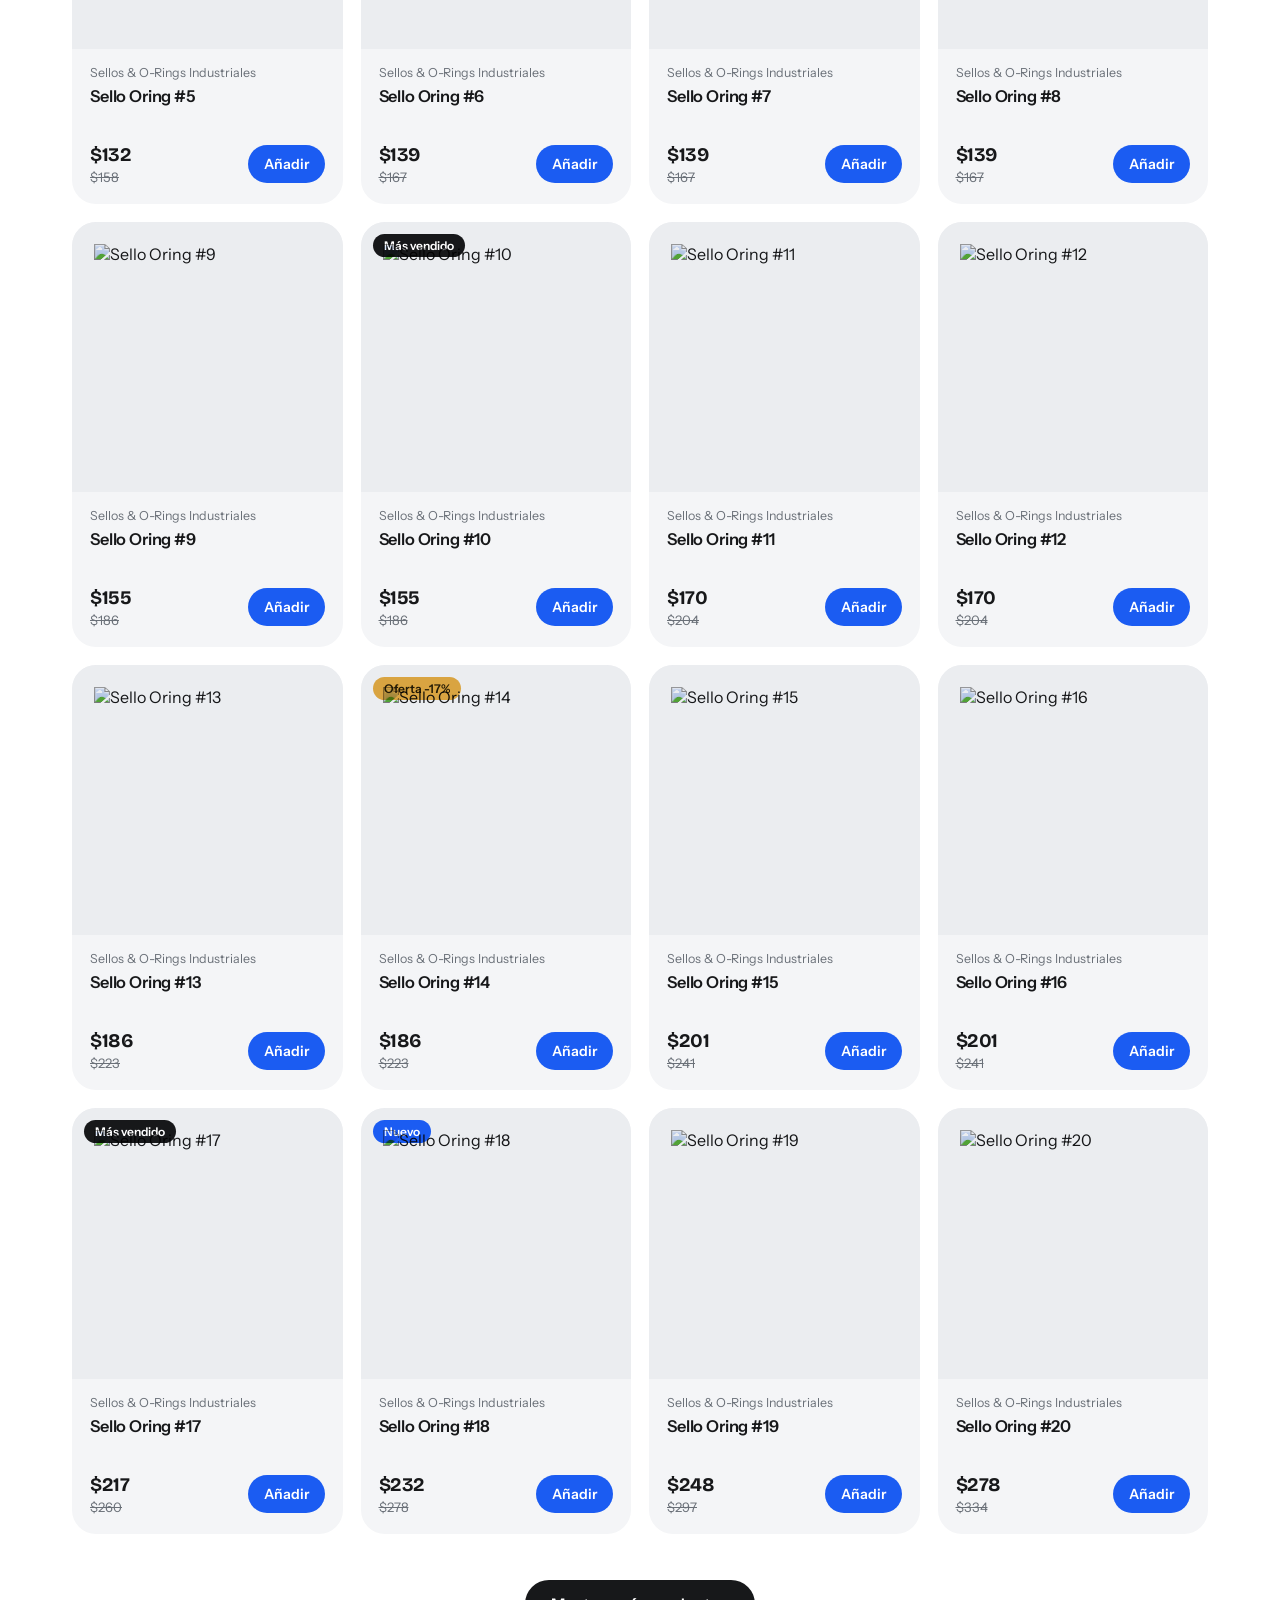
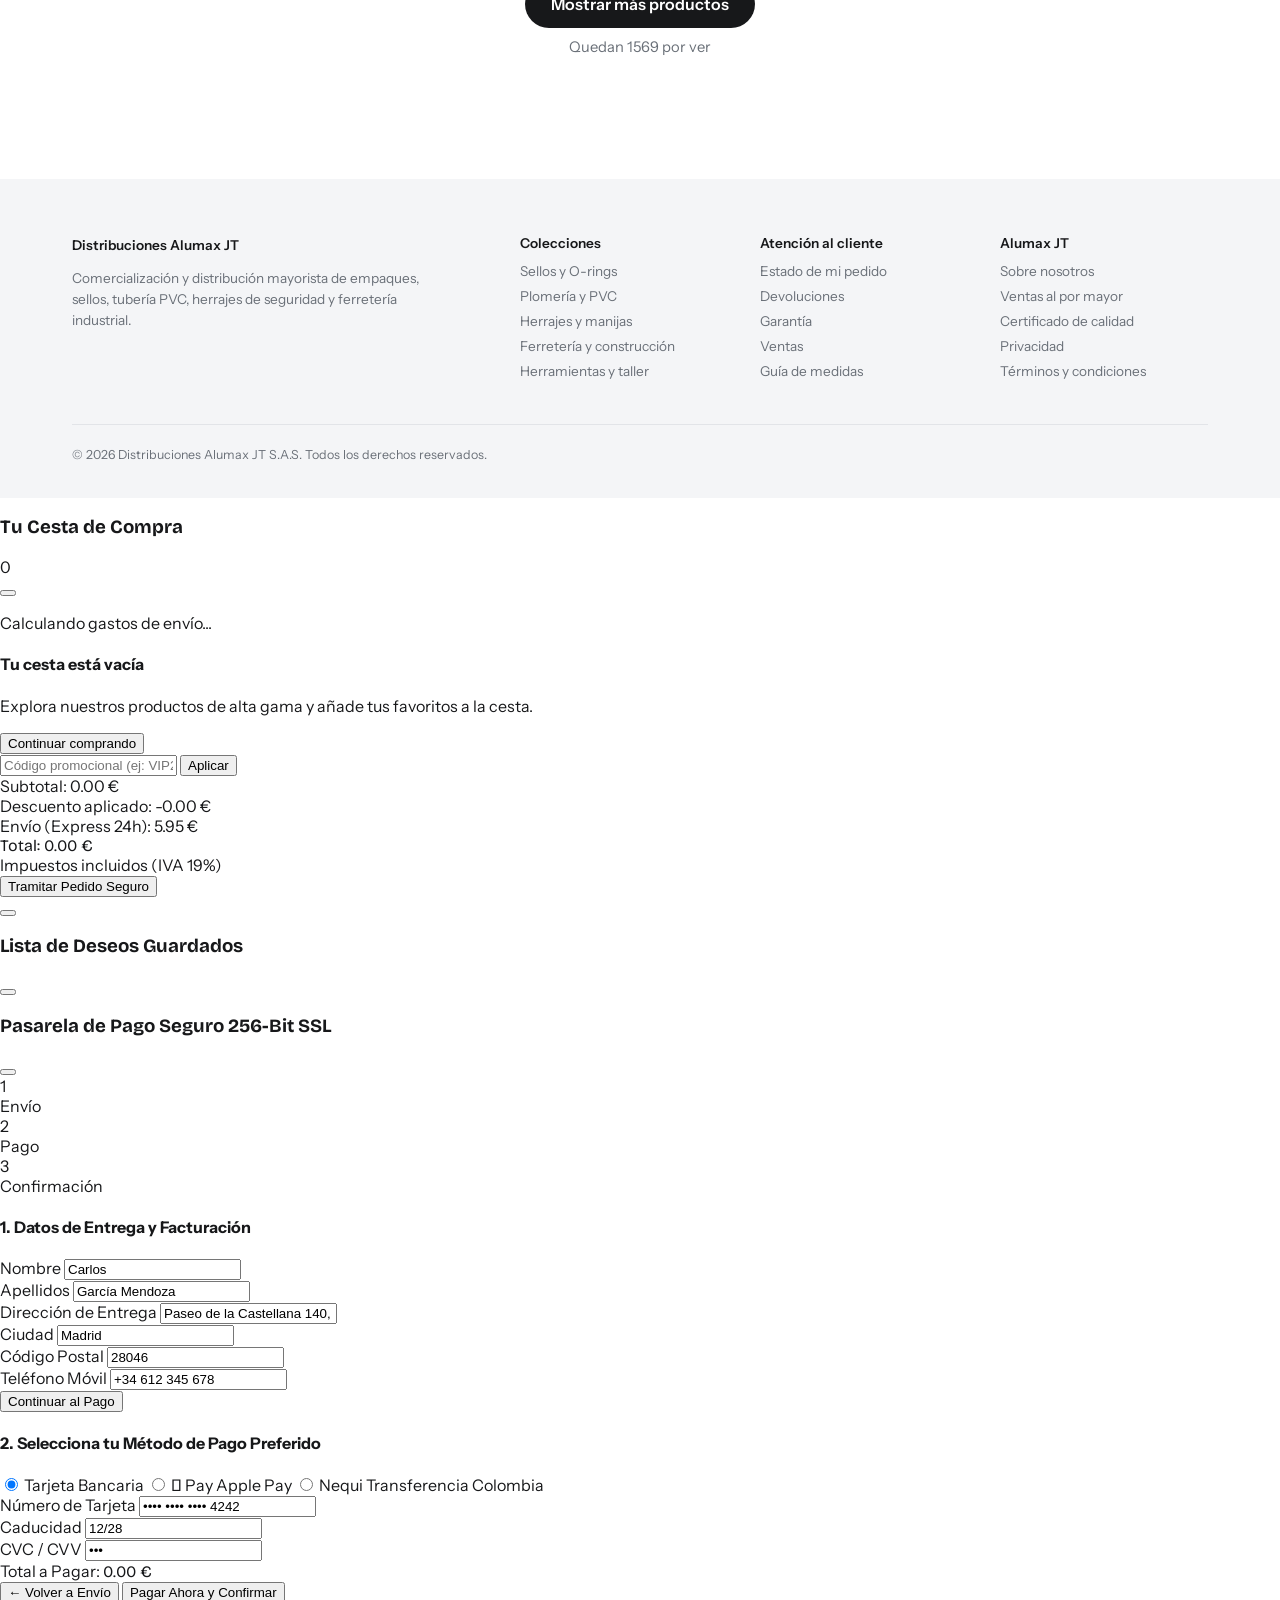
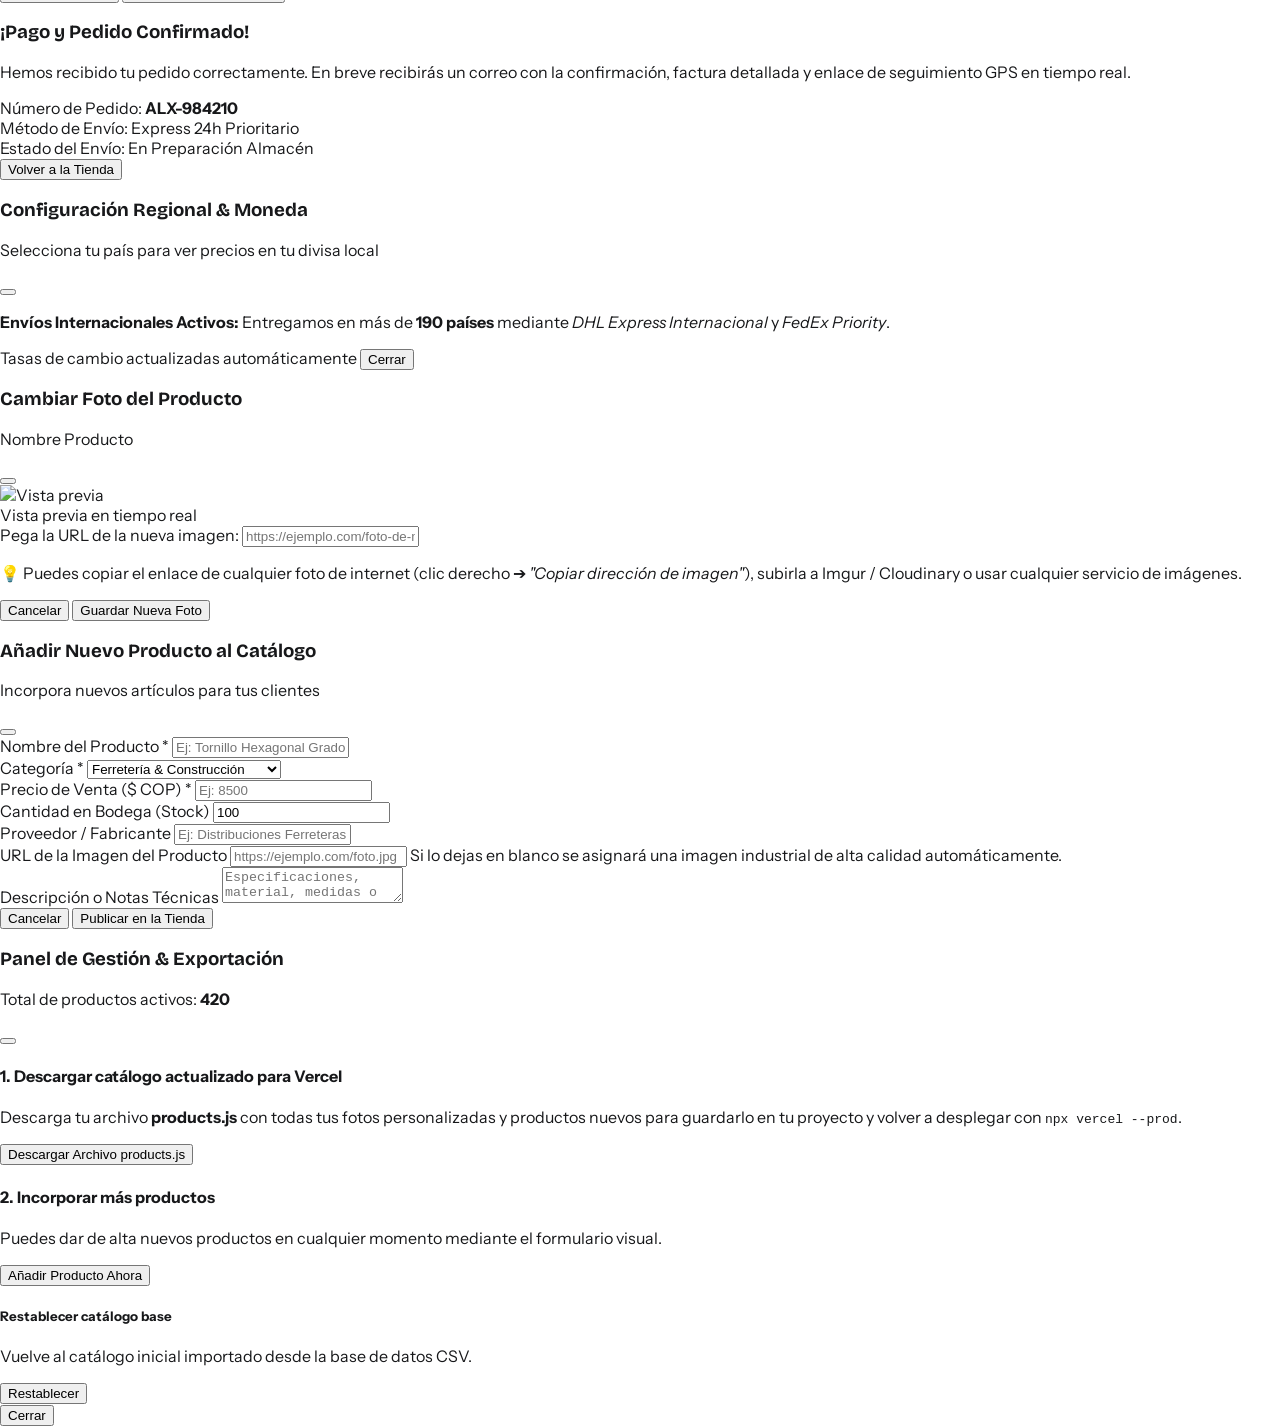
==== commit 47355e72: "Add files via upload" ====
--- a/index.html
+++ b/index.html
@@ -44,7 +44,6 @@
   <!-- Custom Stylesheet -->
   <link rel="stylesheet" href="styles.css" />
   <link rel="stylesheet" href="apple.css" />
-  <link rel="stylesheet" href="legal.css">
 </head>
 <body class="antialiased selection:bg-blue-600 selection:text-white">
 
@@ -256,11 +255,8 @@
             <li><a href="#">Sobre nosotros</a></li>
             <li><a href="#">Ventas al por mayor</a></li>
             <li><a href="#">Certificado de calidad</a></li>
-            <li><a href="/privacidad.html">Privacidad</a></li>
-            <li><a href="/terminos.html">Términos y condiciones</a></li>
-            <li><a href="/cookies.html">Política de cookies</a></li>
-            <li><a href="/reembolso.html">Devoluciones y garantía</a></li>
-            <li><a href="#" data-lg-cookies>Preferencias de cookies</a></li>
+            <li><a href="#">Privacidad</a></li>
+            <li><a href="#">Términos y condiciones</a></li>
           </ul>
         </div>
       </div>
@@ -750,6 +746,12 @@
                 <option value="herrajes-seguridad">Herrajes & Manijas</option>
                 <option value="ferreteria-industrial" selected>Ferretería & Construcción</option>
                 <option value="herramientas-agro">Herramientas & Taller</option>
+                <option value="riego-agro">Riego & Acoples Agrícolas</option>
+                <option value="sanitario-drenaje">Sanitario & Desagües</option>
+                <option value="tornilleria">Tornillería & Fijación</option>
+                <option value="electrico-conduit">Eléctrico & Conduit</option>
+                <option value="griferia-banio">Grifería & Baño</option>
+                <option value="cortinas-perfiles">Cortinas, Aluminio & Perfiles</option>
               </select>
             </div>
             <div>
@@ -877,9 +879,8 @@
 
   <!-- Application Logic Scripts -->
   <script src="products.js"></script>
+  <script src="productos-extra.js"></script>
   <script src="app.js"></script>
   <script src="supabase-sync.js"></script>
-  <script src="legal-config.js"></script>
-  <script src="legal.js"></script>
 </body>
 </html>
